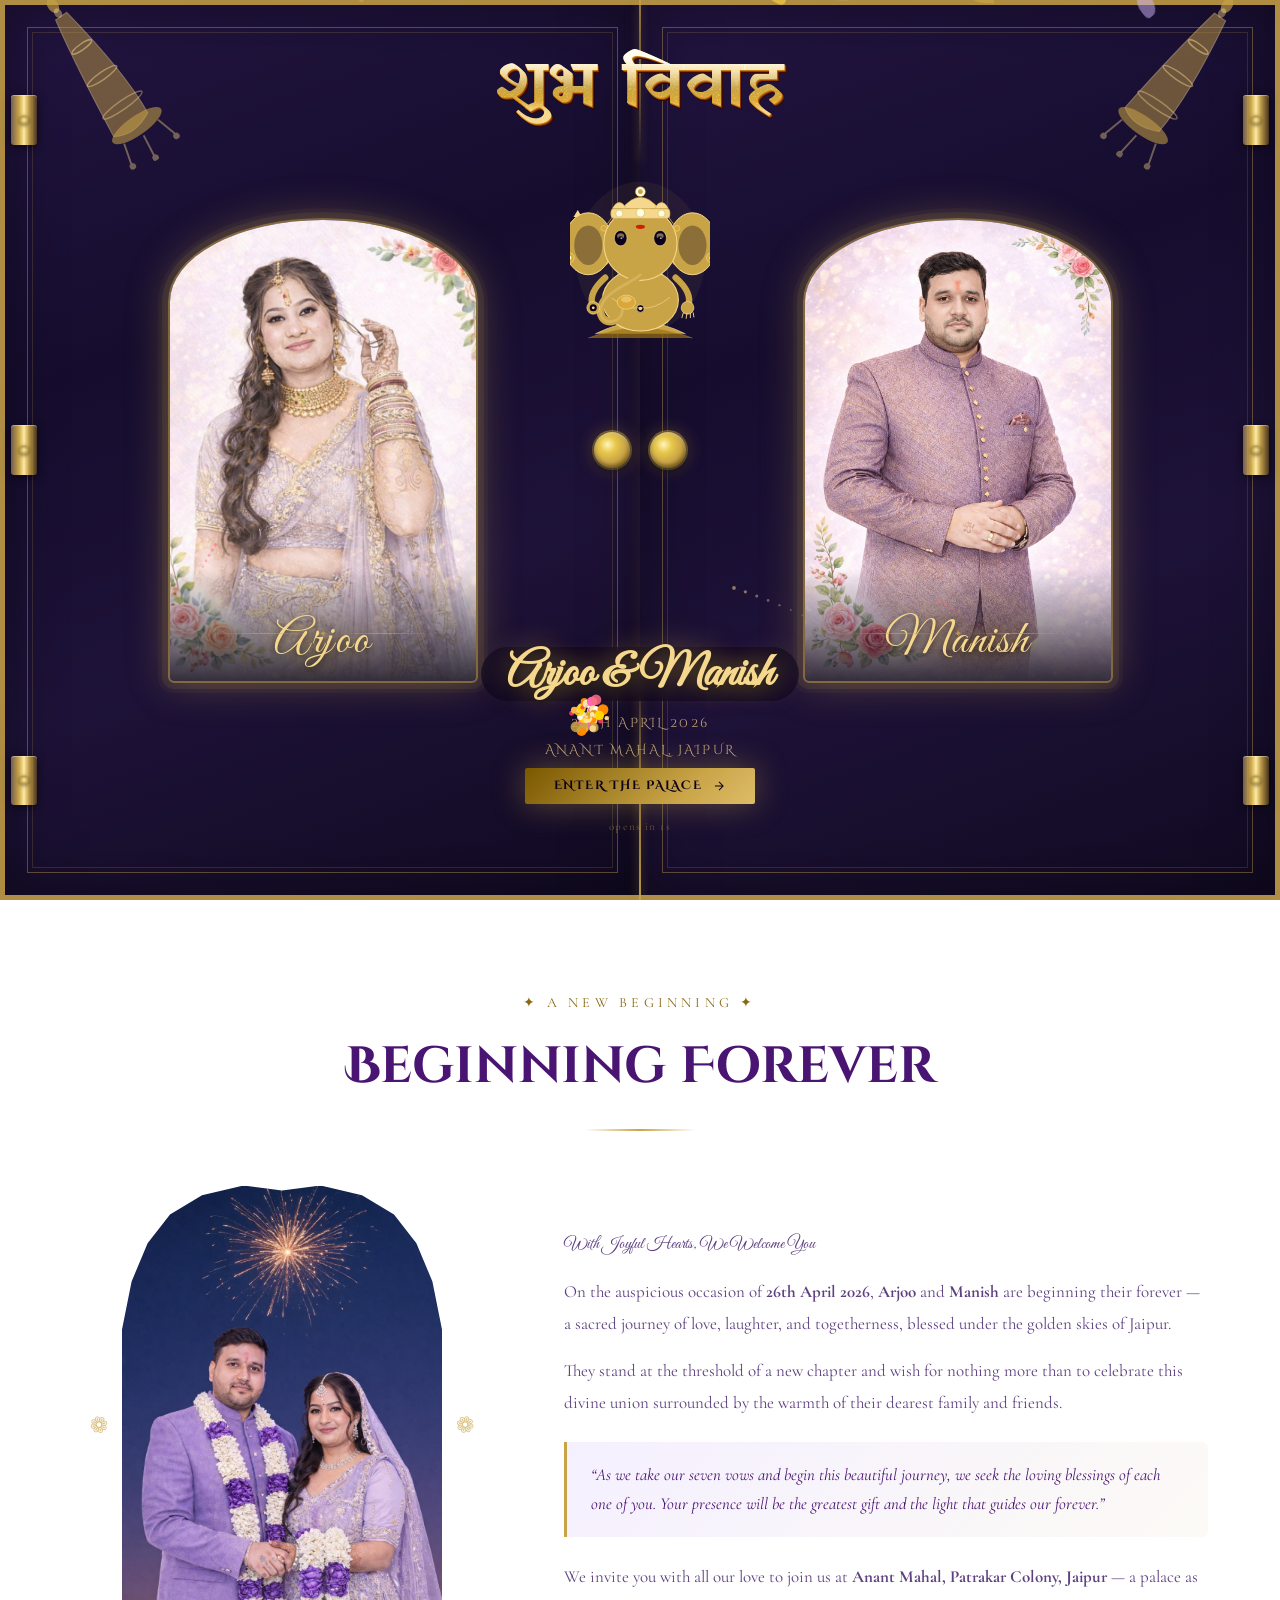
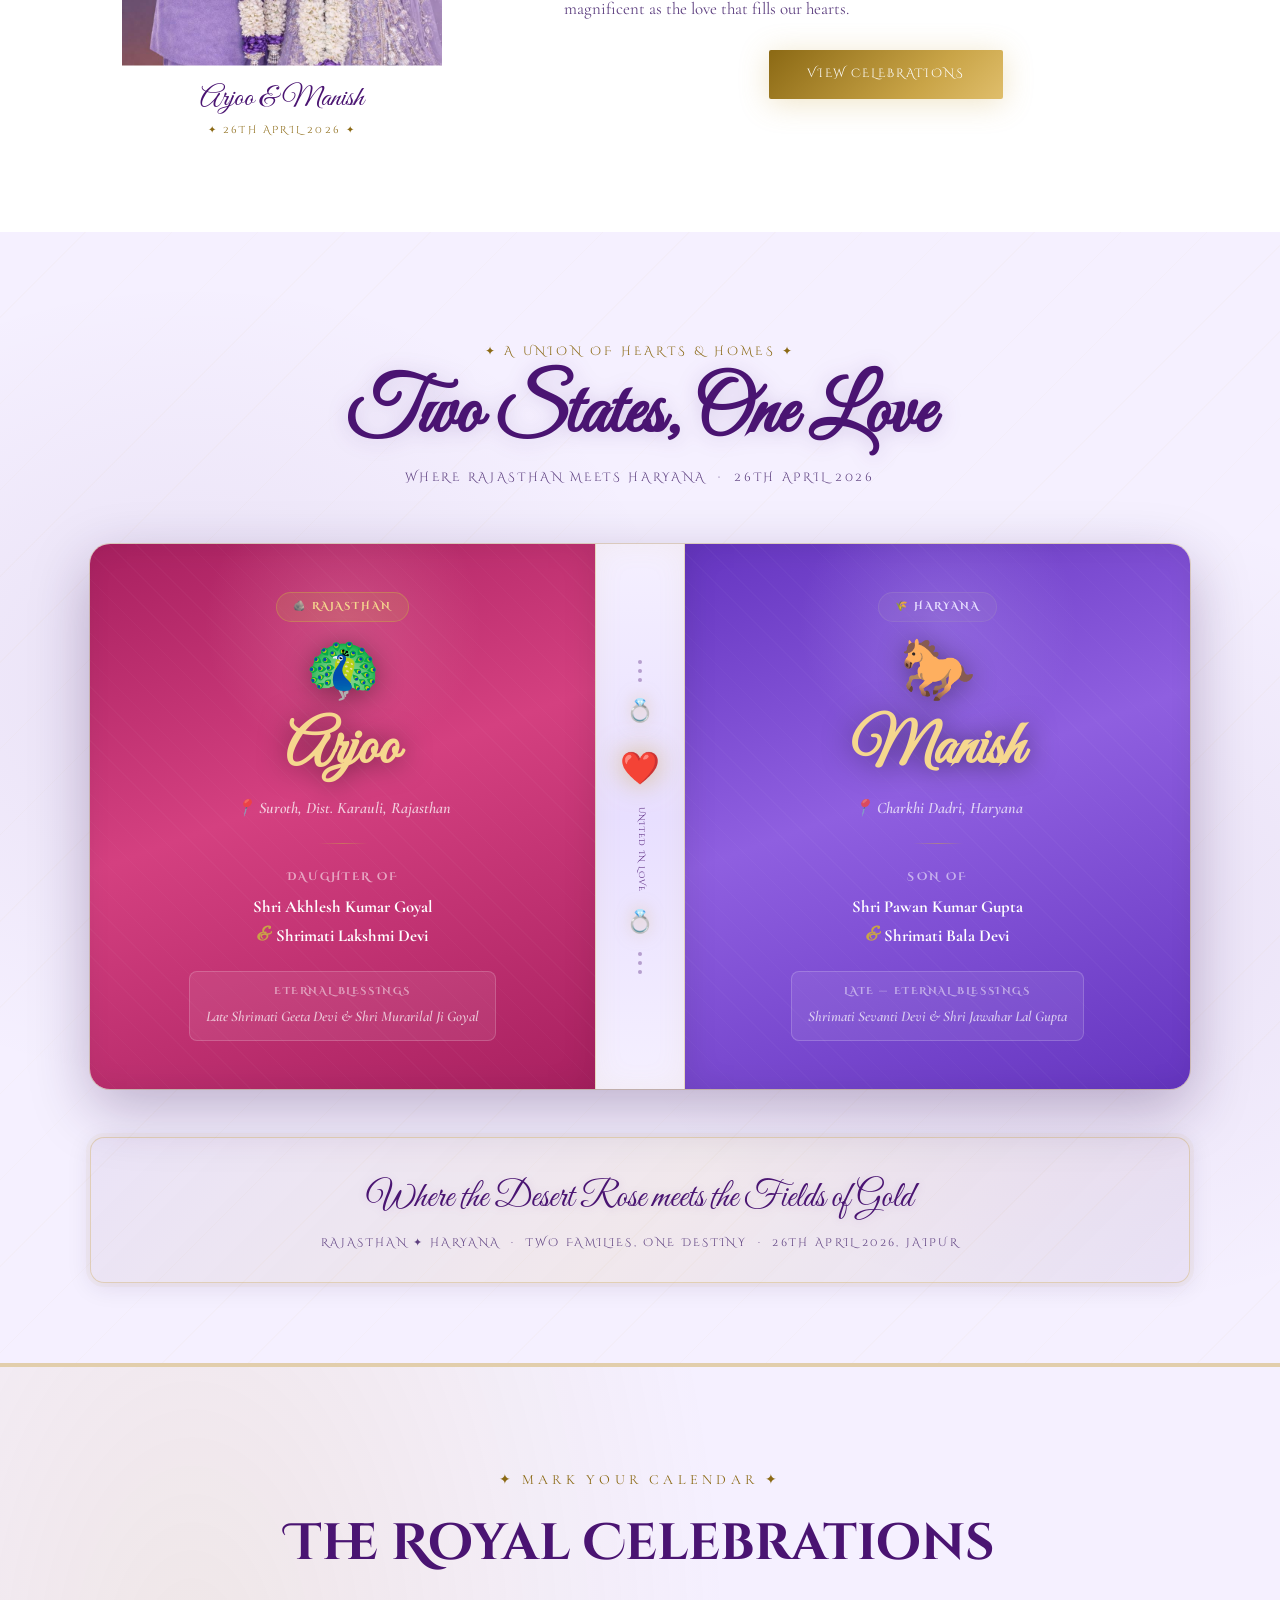
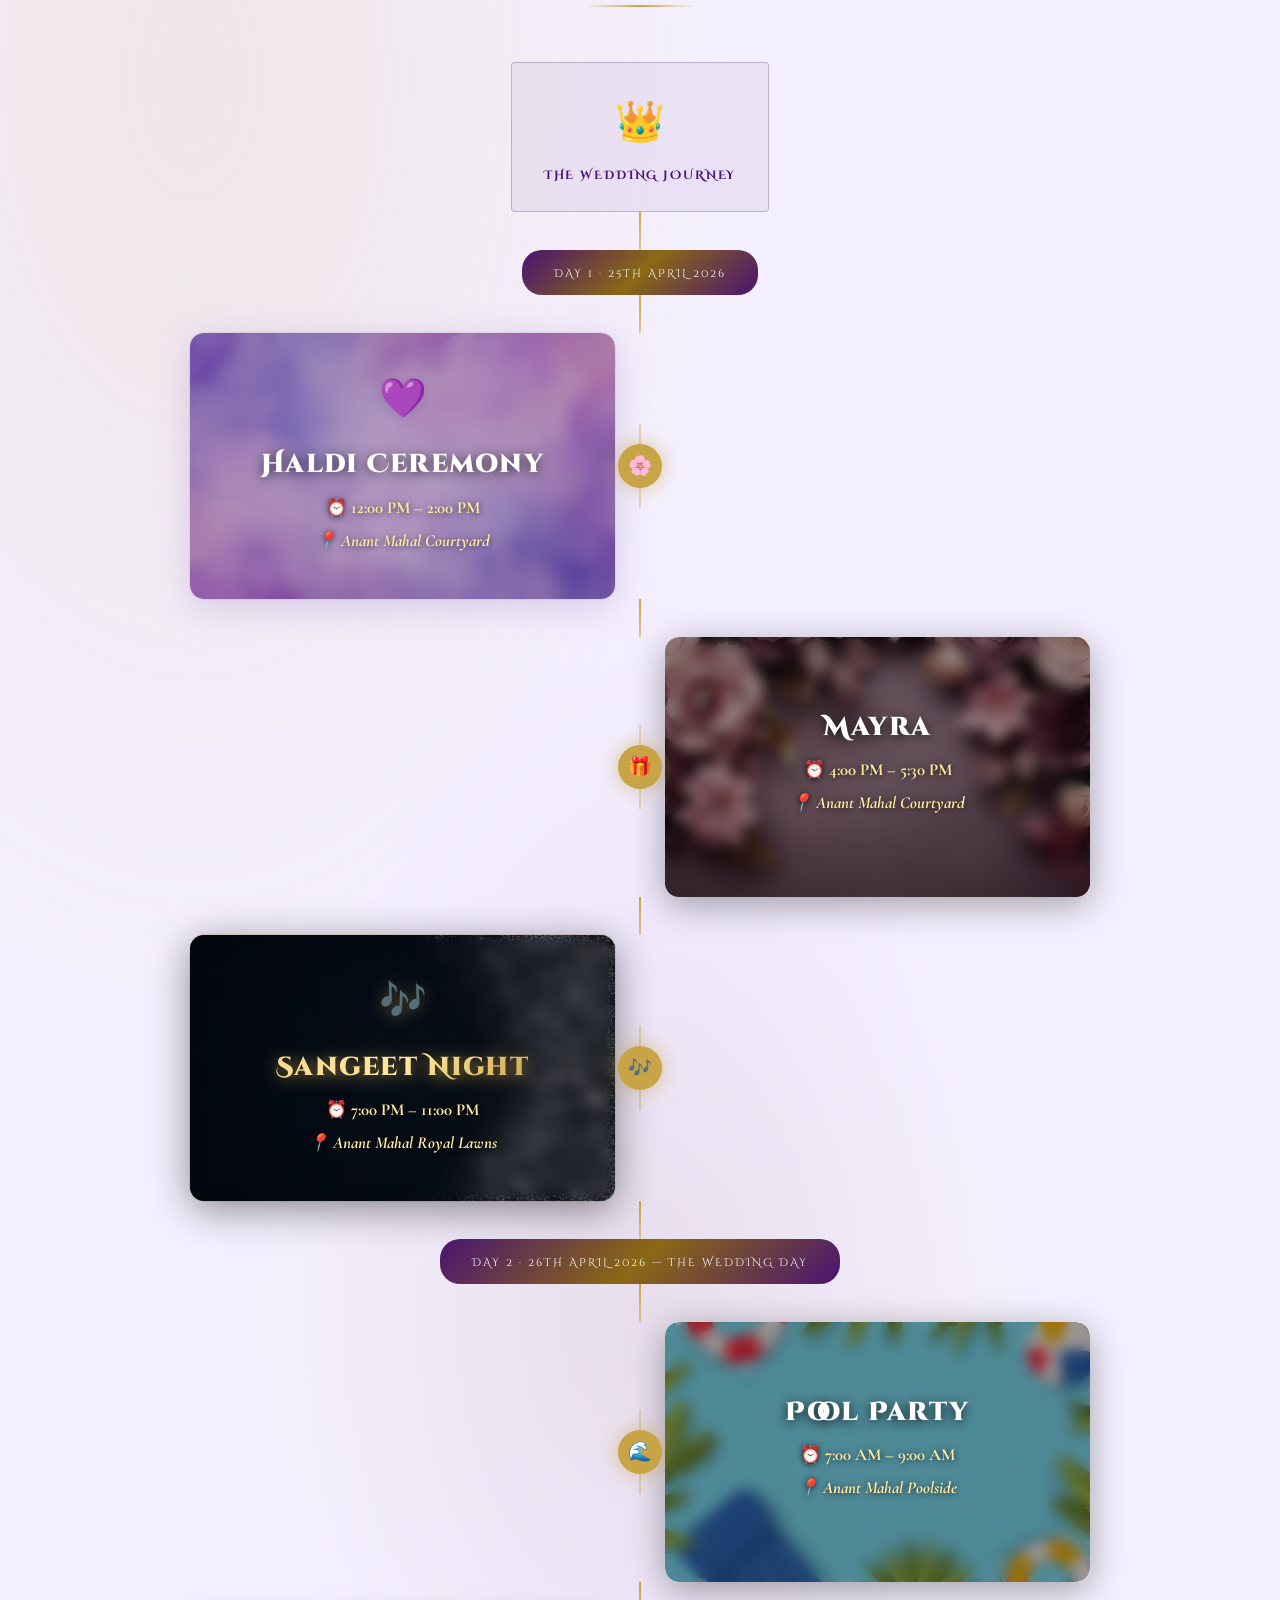
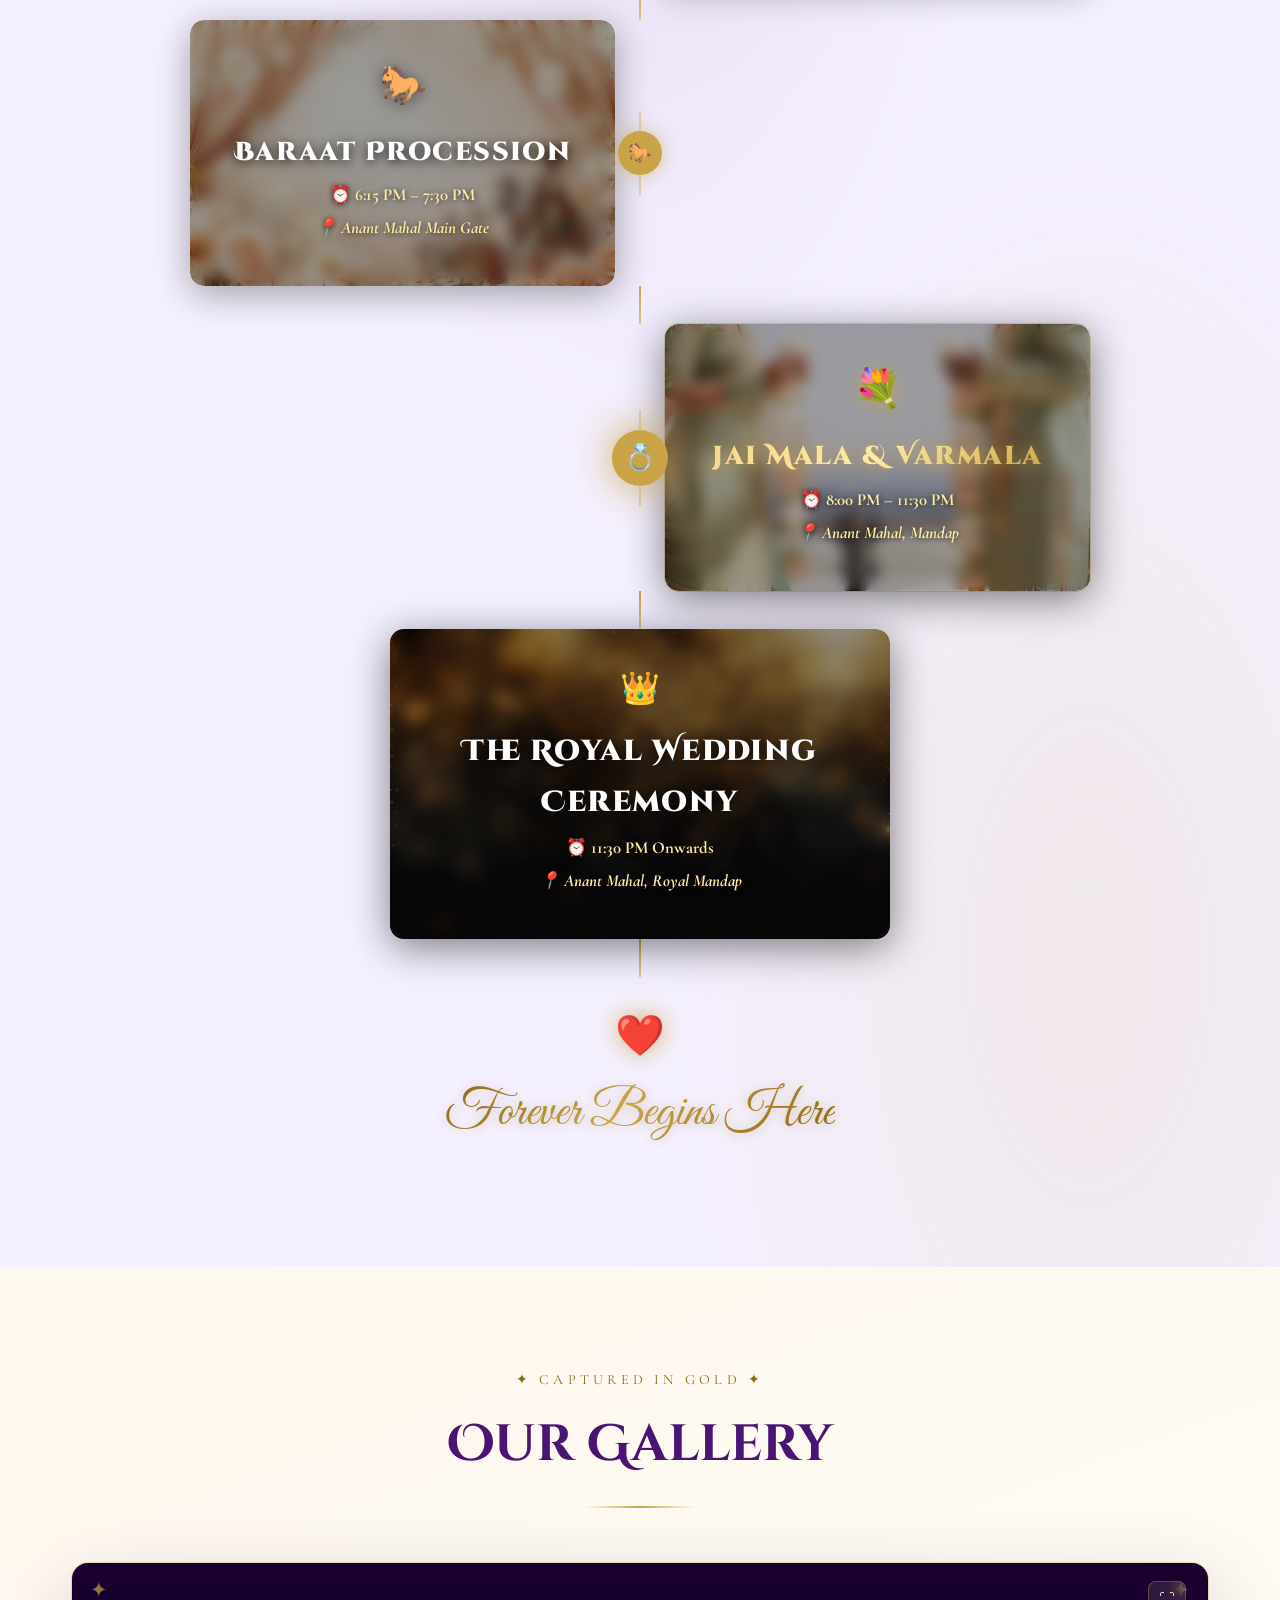
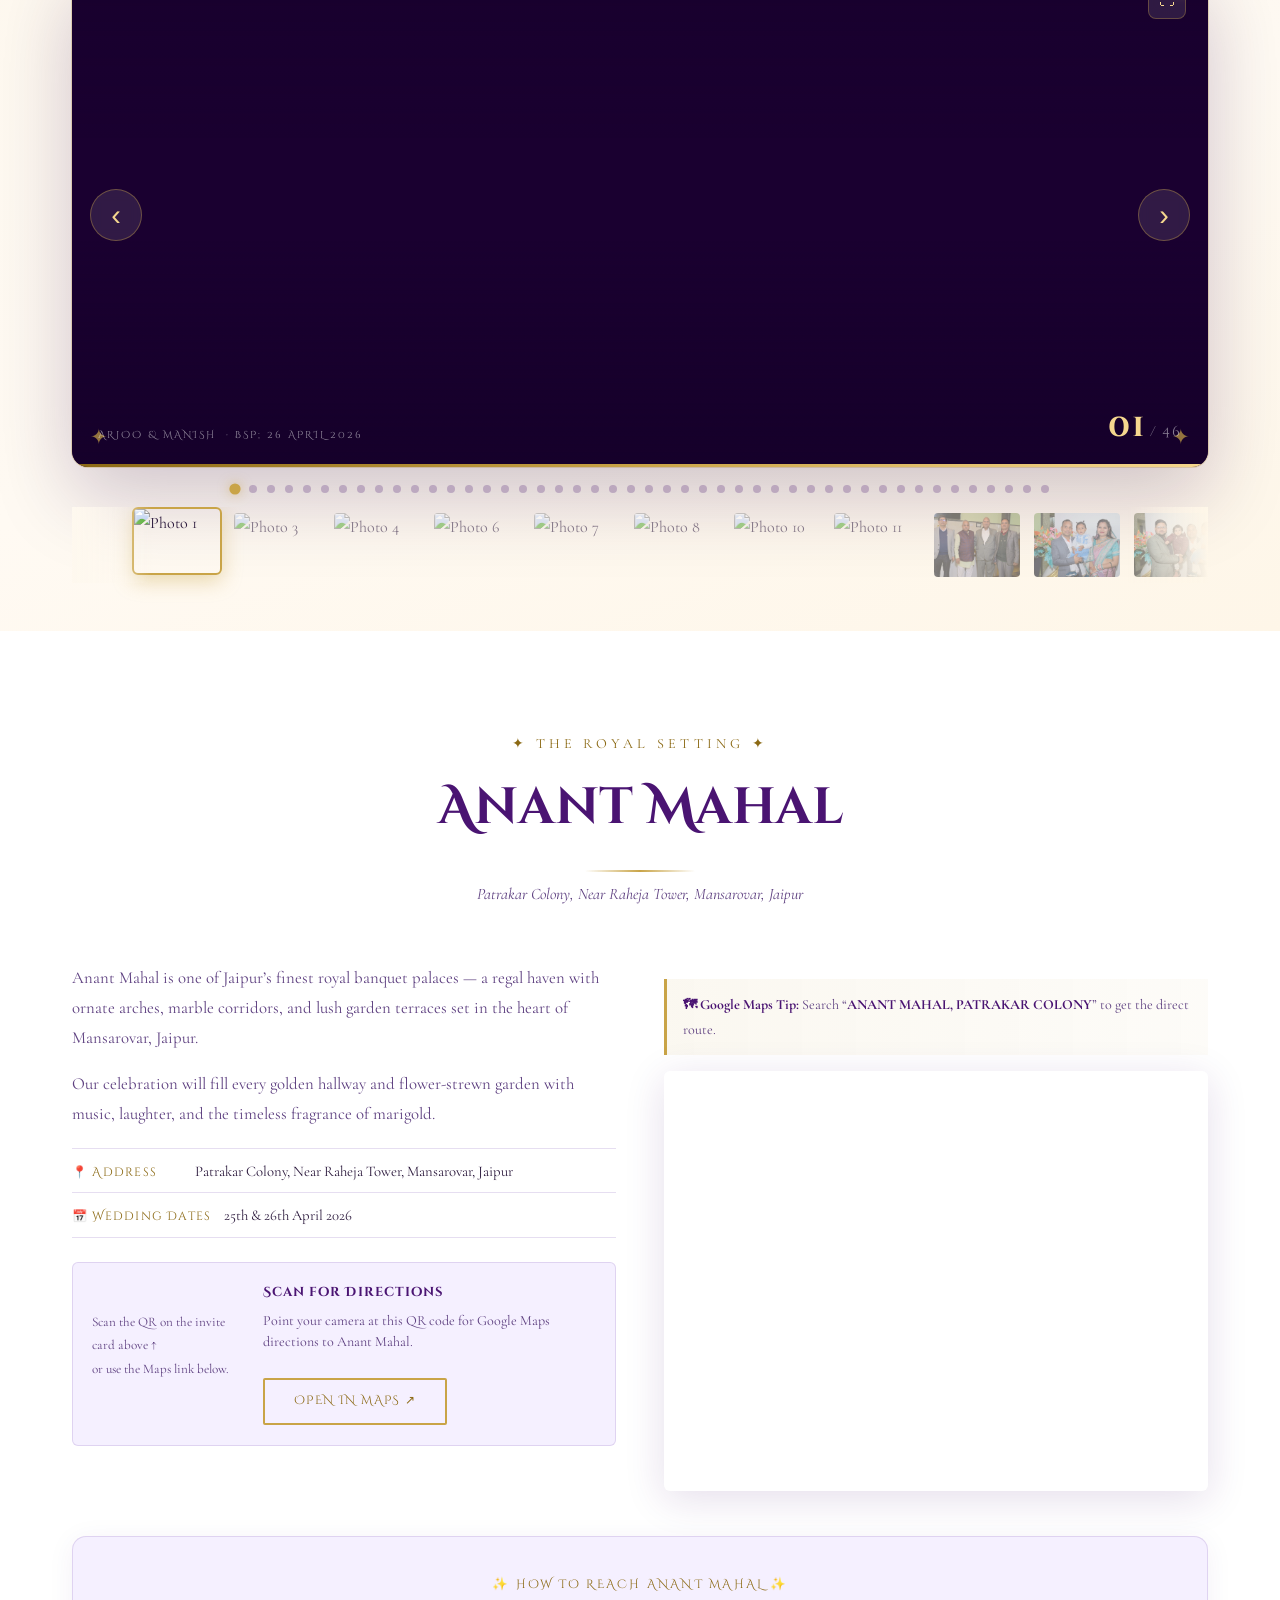
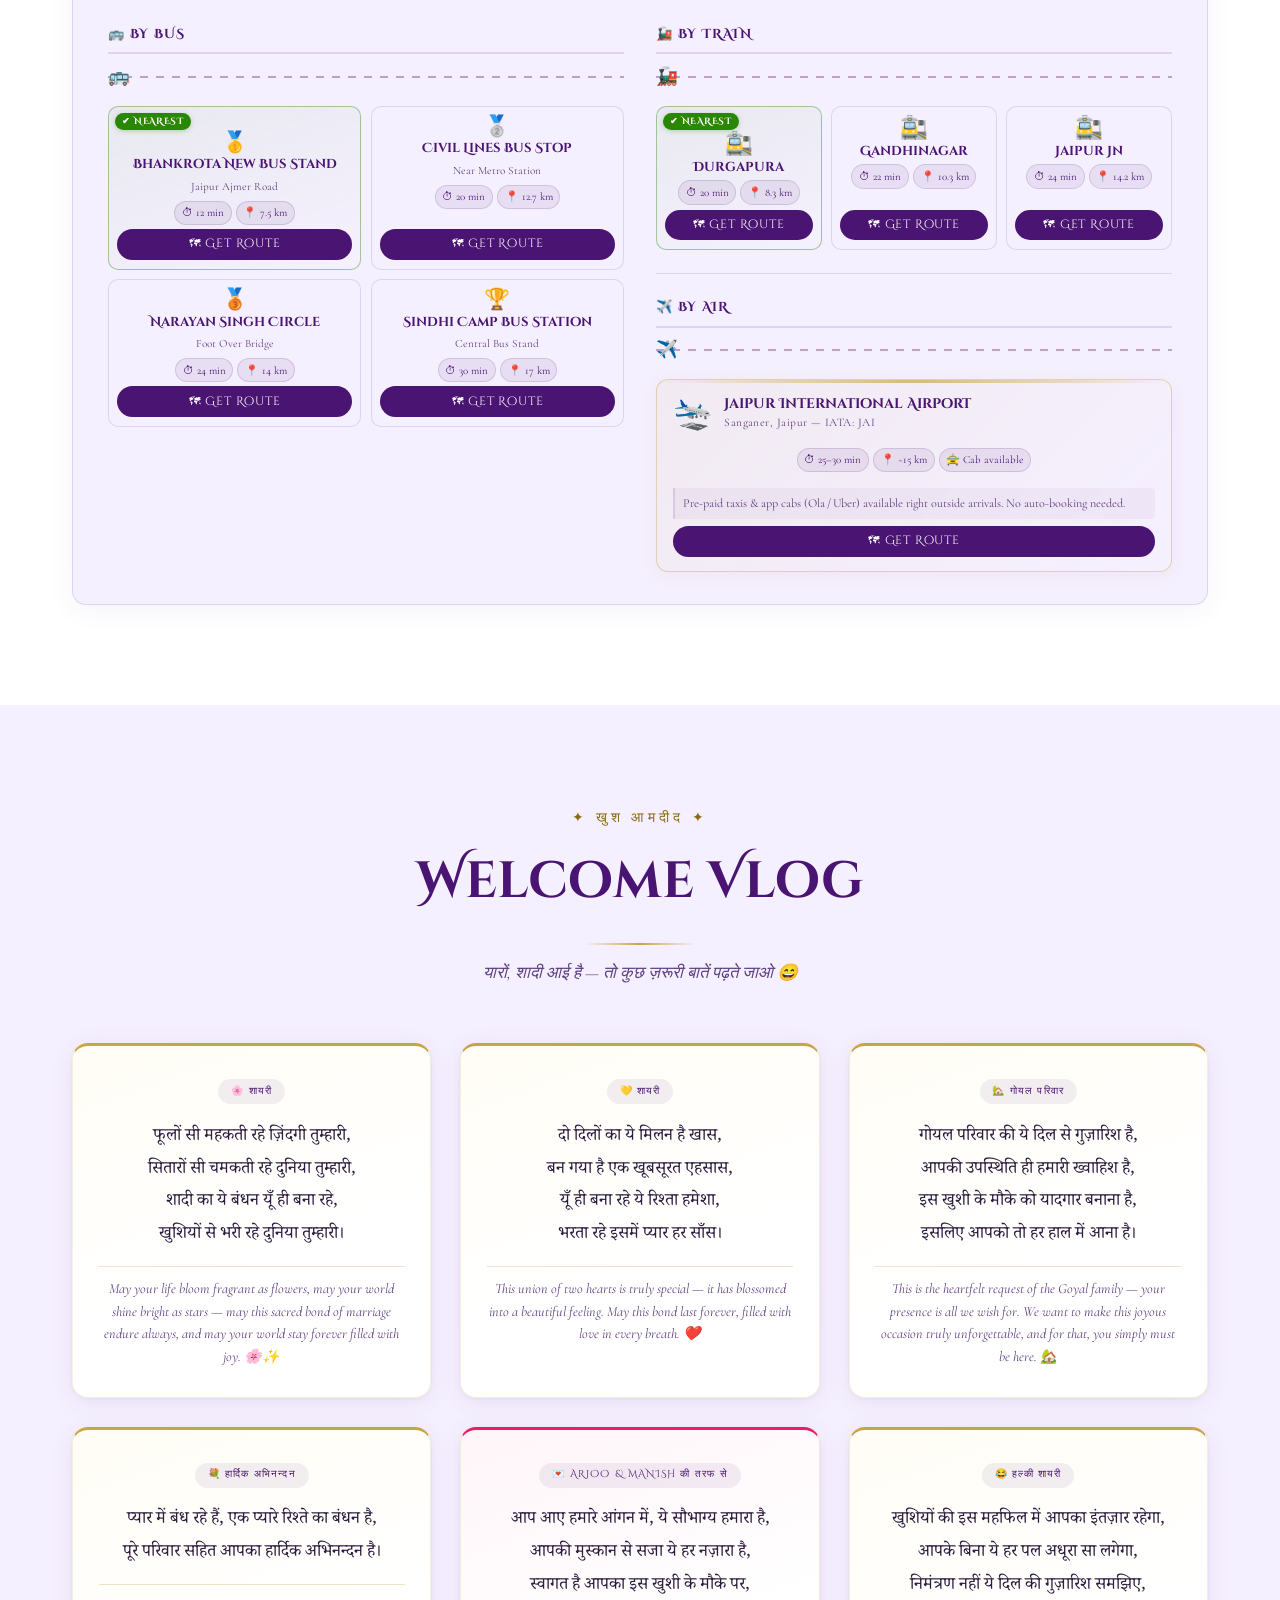
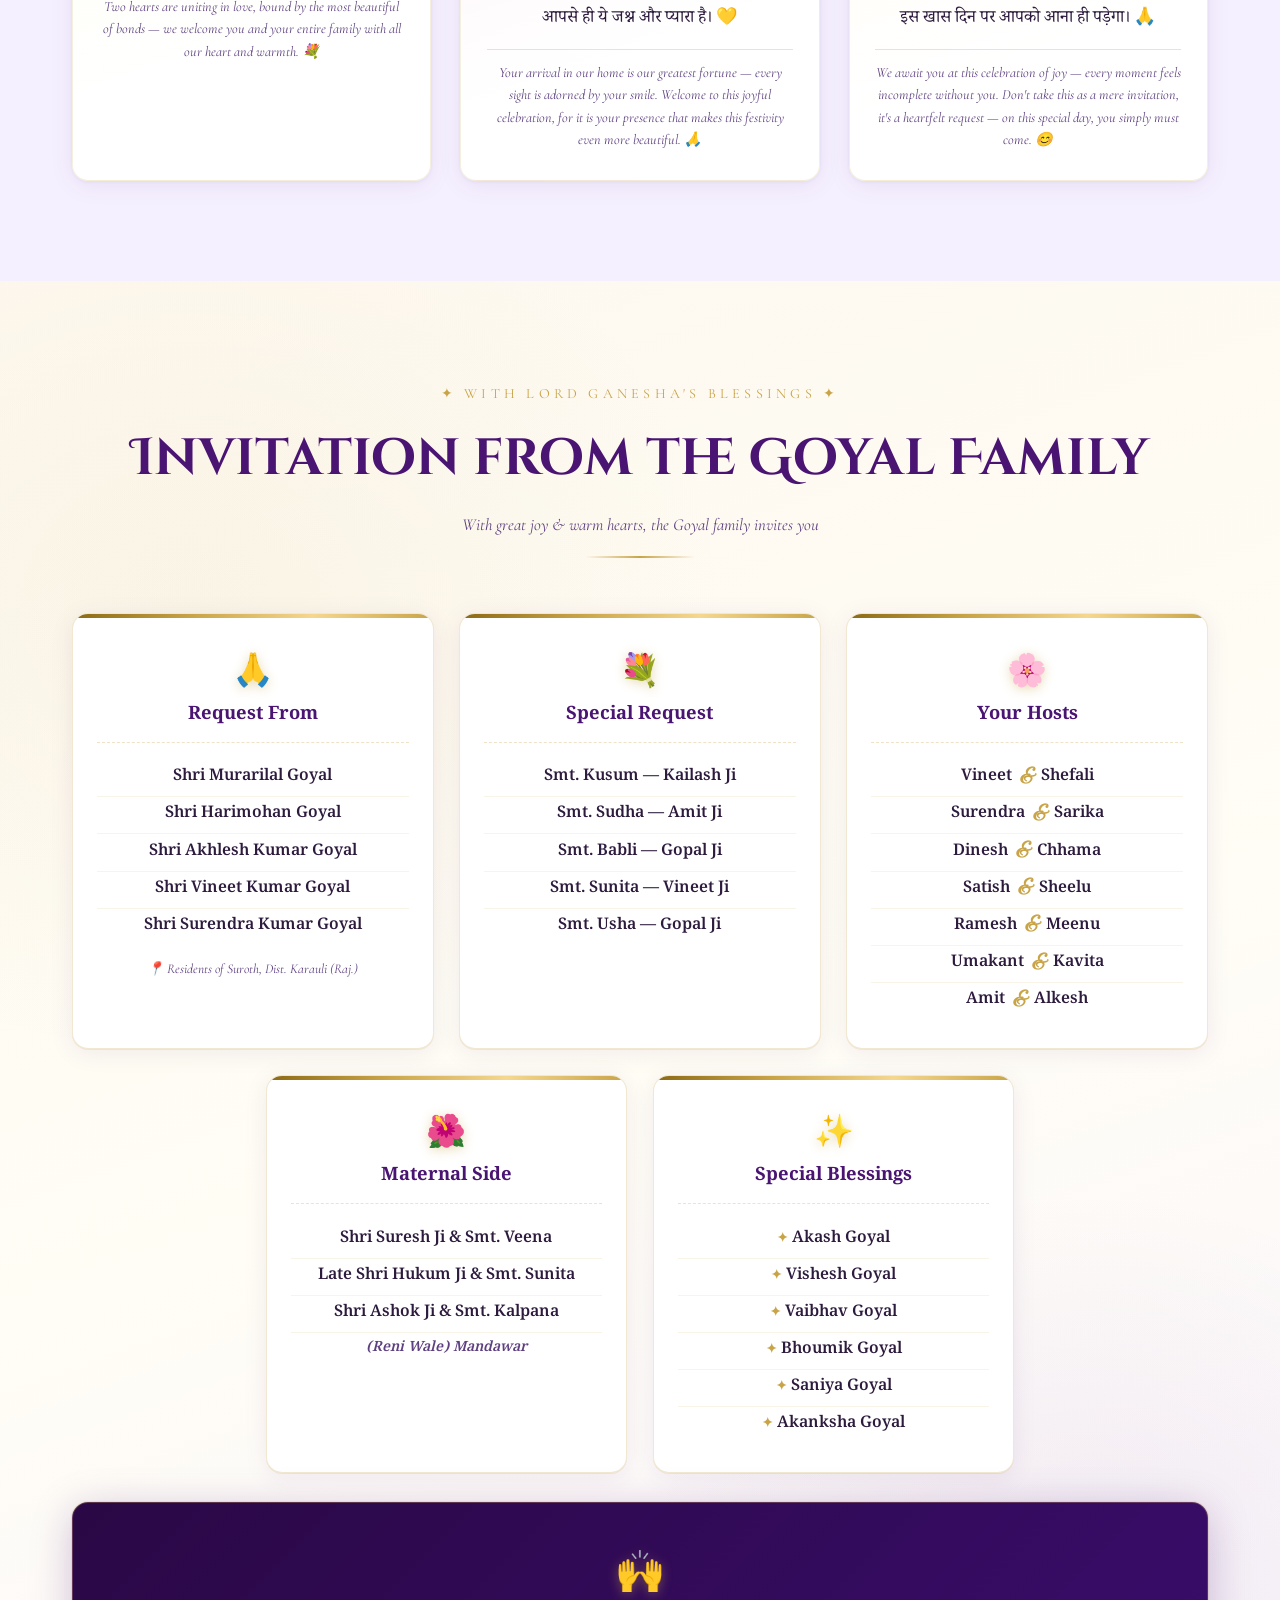
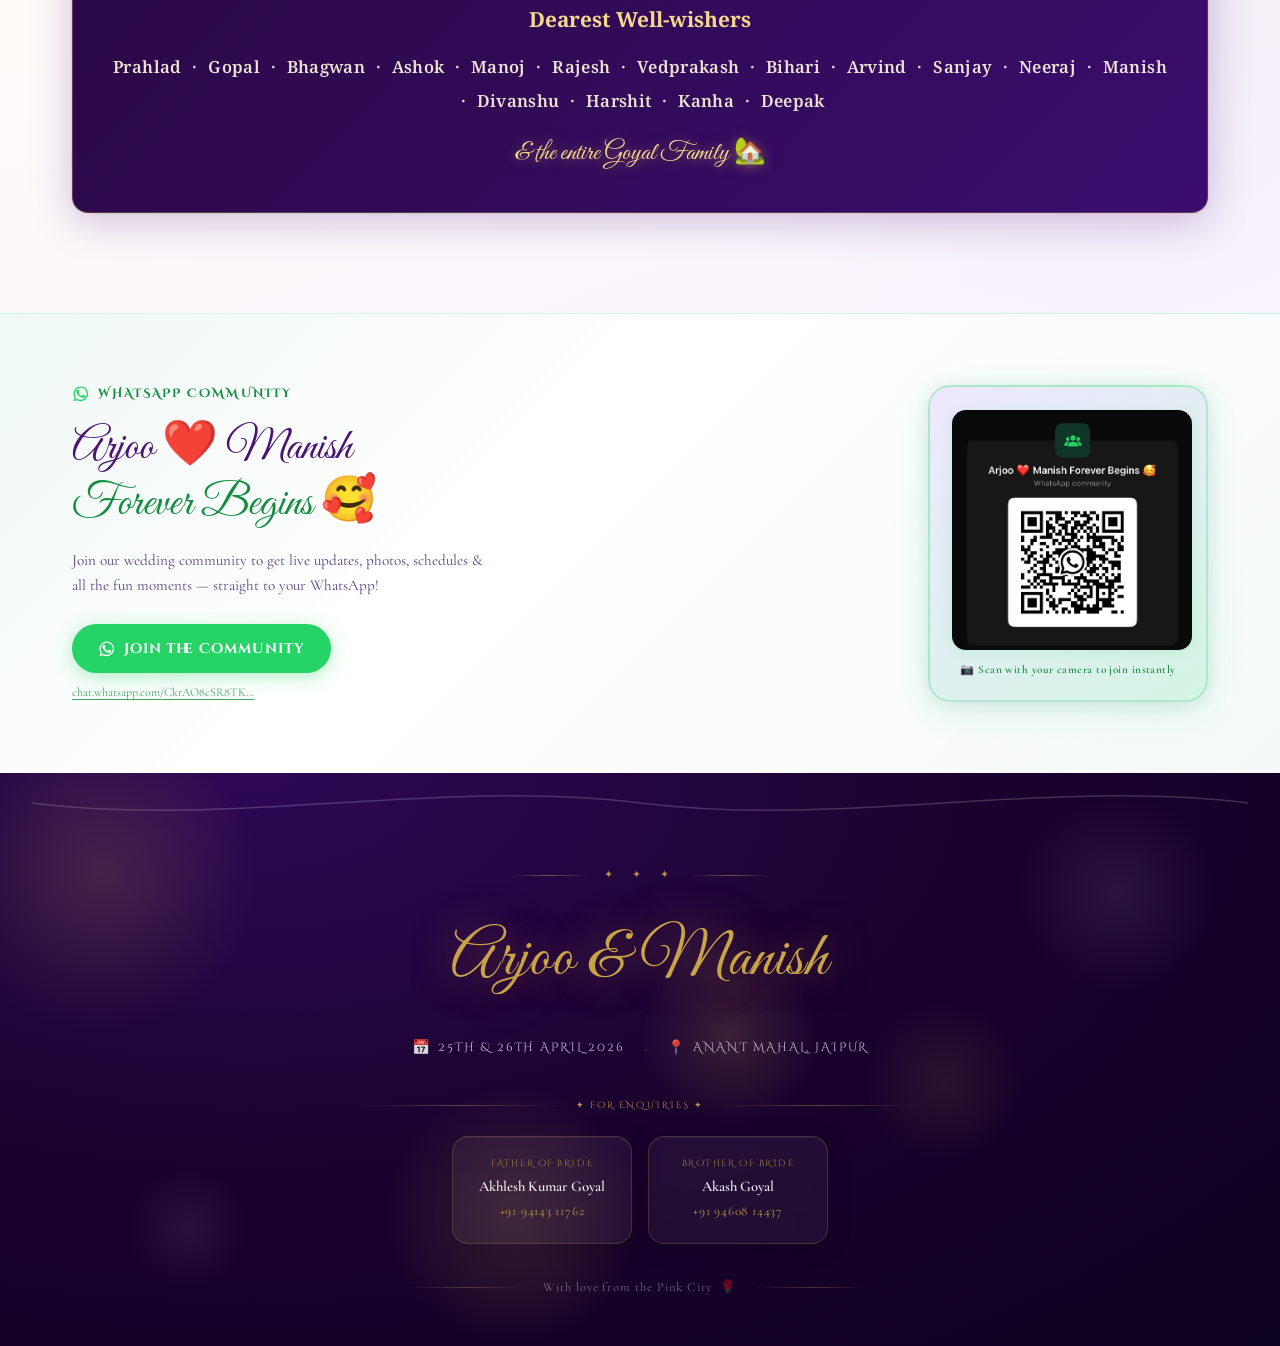
==== index.html @ 2f1358dc "chatbot" ====
<!DOCTYPE html>
<html lang="en">
<head>
  <meta charset="UTF-8" />
  <meta name="viewport" content="width=device-width, initial-scale=1.0, viewport-fit=cover" />
  <title>Arjoo &amp; Manish — A Royal Jaipur Wedding</title>
  <meta name="description" content="The royal wedding of Arjoo and Manish · 26 April 2026 · Anant Mahal, Patrakar Colony, Jaipur" />
  <link rel="preconnect" href="https://fonts.googleapis.com" />
  <link rel="preconnect" href="https://fonts.gstatic.com" crossorigin />
  <link href="https://fonts.googleapis.com/css2?family=Cinzel+Decorative:wght@400;700&family=Cormorant+Garamond:ital,wght@0,300;0,400;0,600;1,400&family=Great+Vibes&family=Yatra+One&family=Rozha+One&family=Noto+Serif+Devanagari:wght@400;600&display=swap" rel="stylesheet" />
  <link rel="stylesheet" href="https://unpkg.com/aos@2.3.4/dist/aos.css" />
  <link rel="stylesheet" href="css/gate.css" />
  <link rel="stylesheet" href="css/styles.css" />
  <link rel="stylesheet" href="css/union.css" />
  <link rel="stylesheet" href="css/effects.css" />
  <link rel="stylesheet" href="css/gallery.css" />
</head>
<body class="locked">

<!-- ===== GATE ENTRANCE (minimal calm redesign) ===== -->
<div id="gateOverlay" class="gate-overlay" role="dialog" aria-label="Entrance" aria-modal="true">

  <!-- Shehnai — top corners only (SVG injected by gate.js) -->
  <div class="gate-shehnai gshn-tl" aria-hidden="true"></div>
  <div class="gate-shehnai gshn-tr" aria-hidden="true"></div>

  <!-- Marigold toran — slides up after doors open (built by gate.js) -->
  <div id="gateGarland" class="gate-garland" aria-hidden="true"></div>

  <!-- Single centred column: शुभ विवाह → names → Ganesh → date → button -->
  <div class="gate-top-info">
    <!-- शुभ विवाह — 3D gold SVG, inline so it inherits page fonts -->
    <svg class="gate-pre" viewBox="0 0 800 300"
         width="800" height="300" overflow="hidden"
         xmlns="http://www.w3.org/2000/svg" aria-label="शुभ विवाह" role="img">
      <defs>
        <linearGradient id="svGold" x1="0" y1="72" x2="0" y2="198" gradientUnits="userSpaceOnUse">
          <stop offset="0%"   stop-color="#FFFDE0"/>
          <stop offset="22%"  stop-color="#F5D78E"/>
          <stop offset="55%"  stop-color="#C9A447"/>
          <stop offset="80%"  stop-color="#DAA838"/>
          <stop offset="100%" stop-color="#F5D78E"/>
        </linearGradient>
        <linearGradient id="svHigh" x1="0" y1="72" x2="0" y2="150" gradientUnits="userSpaceOnUse">
          <stop offset="0%"  stop-color="#ffffff" stop-opacity=".55"/>
          <stop offset="100%" stop-color="#ffffff" stop-opacity="0"/>
        </linearGradient>
        <filter id="svSparkle" x="-5%" y="-10%" width="110%" height="135%">
          <feTurbulence type="fractalNoise" baseFrequency=".78 .68" numOctaves="2" seed="7" result="noise"/>
          <feColorMatrix type="matrix"
            values="0 0 0 0 1  0 0 0 0 .82  0 0 0 0 .05  0 0 0 10 -6"
            in="noise" result="glitter"/>
          <feComposite in="glitter" in2="SourceGraphic" operator="in" result="masked"/>
          <!-- dim glitter to 28% before blending so it's a subtle sheen not a disco ball -->
          <feColorMatrix in="masked" type="matrix"
            values="1 0 0 0 0  0 1 0 0 0  0 0 1 0 0  0 0 0 0.28 0" result="soft"/>
          <feBlend in="SourceGraphic" in2="soft" mode="screen"/>
        </filter>
      </defs>

      <!-- 3D shadow stack (deepest → shallowest) -->
      <text font-family="'Yatra One','Noto Serif Devanagari',serif" font-size="148" text-anchor="middle" x="406" y="186" fill="#120100" textLength="680" lengthAdjust="spacingAndGlyphs">शुभ विवाह</text>
      <text font-family="'Yatra One','Noto Serif Devanagari',serif" font-size="148" text-anchor="middle" x="405" y="185" fill="#3D0900" textLength="680" lengthAdjust="spacingAndGlyphs">शुभ विवाह</text>
      <text font-family="'Yatra One','Noto Serif Devanagari',serif" font-size="148" text-anchor="middle" x="404" y="184" fill="#642000" textLength="680" lengthAdjust="spacingAndGlyphs">शुभ विवाह</text>
      <text font-family="'Yatra One','Noto Serif Devanagari',serif" font-size="148" text-anchor="middle" x="403" y="183" fill="#8C3C00" textLength="680" lengthAdjust="spacingAndGlyphs">शुभ विवाह</text>
      <text font-family="'Yatra One','Noto Serif Devanagari',serif" font-size="148" text-anchor="middle" x="402" y="182" fill="#B06200" textLength="680" lengthAdjust="spacingAndGlyphs">शुभ विवाह</text>
      <text font-family="'Yatra One','Noto Serif Devanagari',serif" font-size="148" text-anchor="middle" x="401" y="181" fill="#CA8020" textLength="680" lengthAdjust="spacingAndGlyphs">शुभ विवाह</text>

      <!-- top layer: gold gradient + glitter -->
      <text font-family="'Yatra One','Noto Serif Devanagari',serif" font-size="148" text-anchor="middle"
            x="400" y="180" fill="url(#svGold)" filter="url(#svSparkle)" textLength="680" lengthAdjust="spacingAndGlyphs">शुभ विवाह</text>
      <!-- bright top-surface highlight -->
      <text font-family="'Yatra One','Noto Serif Devanagari',serif" font-size="148" text-anchor="middle"
            x="400" y="180" fill="url(#svHigh)" textLength="680" lengthAdjust="spacingAndGlyphs">शुभ विवाह</text>
    </svg>
    <!-- Ganesh Ji — SVG injected by gate.js, lives in normal flow on desktop -->
    <div id="gateGanesh" class="gate-ganesh" role="img" aria-label="Ganesh Ji"></div>

    <!-- Name sits below the doors' midpoint, above the date/button -->
    <h1 class="gate-title">Arjoo &amp; Manish</h1>

    <p class="gate-date">26th April 2026</p>
    <p class="gate-place">Anant Mahal, Jaipur</p>
    <button class="gate-enter-btn" id="gateEnterBtn" aria-label="Enter">
      <span>Enter the Palace</span>
      <svg width="14" height="14" viewBox="0 0 24 24" fill="none" stroke="currentColor" stroke-width="1.8" aria-hidden="true"><path d="M5 12h14M12 5l7 7-7 7"/></svg>
    </button>
    <p class="gate-auto-text" id="gateAutoText">opens in <span id="gateCountdown">5</span>s</p>
  </div>

  <!-- Two simple door panels -->
  <div class="gate-stage">
    <span class="gate-seam-ornament" aria-hidden="true">✦</span>
    <div class="gate-door gate-left" id="gateLeft" aria-hidden="true">
      <div class="door-face">
        <div class="door-frame-deco" aria-hidden="true">
          <div class="door-hinges">
            <span class="door-hinge"></span>
            <span class="door-hinge"></span>
            <span class="door-hinge"></span>
          </div>
          <div class="door-handle"></div>
        </div>
        <div class="door-inset">
          <div class="door-portrait">
            <img src="assets/images/bride.jpeg" alt="Arjoo" />
          </div>
          <p class="door-name">Arjoo</p>
          <div class="door-rule"><span></span><em>&#10022;</em><span></span></div>
        </div>
      </div>
    </div>
    <div class="gate-door gate-right" id="gateRight" aria-hidden="true">
      <div class="door-face">
        <div class="door-frame-deco" aria-hidden="true">
          <div class="door-hinges">
            <span class="door-hinge"></span>
            <span class="door-hinge"></span>
            <span class="door-hinge"></span>
          </div>
          <div class="door-handle"></div>
        </div>
        <div class="door-inset">
          <div class="door-portrait">
            <img src="assets/images/groom.jpeg" alt="Manish" />
          </div>
          <p class="door-name">Manish</p>
          <div class="door-rule"><span></span><em>&#10022;</em><span></span></div>
        </div>
      </div>
    </div>
  </div><!-- /gate-stage -->

  <!-- Couple photo reveal — inside overlay, above doors, petals fall on top -->
  <div class="gate-couple" id="gateCouple" aria-hidden="true">

    <!-- Left golden botanical branch -->
    <div class="gate-branch gate-branch--left" aria-hidden="true">
      <svg viewBox="0 0 80 390" fill="none" xmlns="http://www.w3.org/2000/svg">
        <!-- Stem -->
        <path d="M68,18 Q71,98 67,195 Q63,292 68,372"
              stroke="#C9A447" stroke-width="1.2" opacity="0.72"/>
        <!-- Top ornament -->
        <circle cx="68" cy="13" r="4" stroke="#C9A447" stroke-width="1" opacity="0.65"/>
        <circle cx="68" cy="13" r="1.8" fill="#F5D78E" opacity="0.8"/>
        <!-- Branch 1 -->
        <path d="M68,58 Q48,52 20,46" stroke="#C9A447" stroke-width="1" opacity="0.70"/>
        <ellipse cx="17" cy="44" rx="7" ry="3" fill="#C9A447" opacity="0.50" transform="rotate(-14 17 44)"/>
        <circle cx="38" cy="50" r="1.8" fill="#F5D78E" opacity="0.60"/>
        <!-- Branch 2 -->
        <path d="M67,112 Q44,106 10,98" stroke="#C9A447" stroke-width="1" opacity="0.66"/>
        <ellipse cx="7" cy="96" rx="7" ry="3" fill="#C9A447" opacity="0.46" transform="rotate(-10 7 96)"/>
        <!-- Branch 3 (main / longest) -->
        <path d="M68,170 Q44,162 6,154" stroke="#C9A447" stroke-width="1.35" opacity="0.80"/>
        <ellipse cx="3" cy="152" rx="8" ry="3.5" fill="#C9A447" opacity="0.56" transform="rotate(-12 3 152)"/>
        <!-- Sub-branch off branch 3 -->
        <path d="M44,166 Q31,152 18,142" stroke="#C9A447" stroke-width="0.9" opacity="0.56"/>
        <ellipse cx="16" cy="140" rx="5.5" ry="2.5" fill="#C9A447" opacity="0.42" transform="rotate(-42 16 140)"/>
        <circle cx="29" cy="160" r="1.8" fill="#F5D78E" opacity="0.65"/>
        <!-- Diamond mid-stem -->
        <rect x="64.5" y="187" width="7" height="7" fill="#C9A447" opacity="0.62"
              transform="rotate(45 68 190.5)"/>
        <!-- Branch 4 -->
        <path d="M67,238 Q44,230 10,222" stroke="#C9A447" stroke-width="1.1" opacity="0.68"/>
        <ellipse cx="7" cy="220" rx="7" ry="3" fill="#C9A447" opacity="0.50" transform="rotate(-10 7 220)"/>
        <!-- Sub-branch off branch 4 -->
        <path d="M46,234 Q33,222 20,213" stroke="#C9A447" stroke-width="0.85" opacity="0.53"/>
        <circle cx="19" cy="212" r="2.2" fill="#C9A447" opacity="0.42"/>
        <circle cx="33" cy="229" r="1.8" fill="#F5D78E" opacity="0.58"/>
        <!-- Branch 5 -->
        <path d="M68,302 Q51,296 24,290" stroke="#C9A447" stroke-width="1" opacity="0.62"/>
        <ellipse cx="21" cy="288" rx="6.5" ry="3" fill="#C9A447" opacity="0.46" transform="rotate(-9 21 288)"/>
        <!-- Branch 6 (short / bottom) -->
        <path d="M68,354 Q57,351 40,348" stroke="#C9A447" stroke-width="0.9" opacity="0.48"/>
        <circle cx="38" cy="347" r="2.5" fill="#C9A447" opacity="0.40"/>
        <!-- Bottom ornament -->
        <circle cx="68" cy="373" r="3.5" stroke="#C9A447" stroke-width="0.9" opacity="0.50"/>
      </svg>
    </div>

    <!-- Photo + quote -->
    <div class="couple-main">
      <div class="couple-frame">
        <img src="assets/images/couple1.jpg" alt="Arjoo and Manish" class="couple-img" draggable="false"/>
      </div>
      <p class="couple-quote">&#10022;&ensp;Two souls, one eternal journey&ensp;&#10022;</p>
      <p class="couple-hashtag">#Arjoo_ka_man</p>
    </div>

    <!-- Right branch — same SVG, CSS mirrors it horizontally -->
    <div class="gate-branch gate-branch--right" aria-hidden="true">
      <svg viewBox="0 0 80 390" fill="none" xmlns="http://www.w3.org/2000/svg">
        <path d="M68,18 Q71,98 67,195 Q63,292 68,372"
              stroke="#C9A447" stroke-width="1.2" opacity="0.72"/>
        <circle cx="68" cy="13" r="4" stroke="#C9A447" stroke-width="1" opacity="0.65"/>
        <circle cx="68" cy="13" r="1.8" fill="#F5D78E" opacity="0.8"/>
        <path d="M68,58 Q48,52 20,46" stroke="#C9A447" stroke-width="1" opacity="0.70"/>
        <ellipse cx="17" cy="44" rx="7" ry="3" fill="#C9A447" opacity="0.50" transform="rotate(-14 17 44)"/>
        <circle cx="38" cy="50" r="1.8" fill="#F5D78E" opacity="0.60"/>
        <path d="M67,112 Q44,106 10,98" stroke="#C9A447" stroke-width="1" opacity="0.66"/>
        <ellipse cx="7" cy="96" rx="7" ry="3" fill="#C9A447" opacity="0.46" transform="rotate(-10 7 96)"/>
        <path d="M68,170 Q44,162 6,154" stroke="#C9A447" stroke-width="1.35" opacity="0.80"/>
        <ellipse cx="3" cy="152" rx="8" ry="3.5" fill="#C9A447" opacity="0.56" transform="rotate(-12 3 152)"/>
        <path d="M44,166 Q31,152 18,142" stroke="#C9A447" stroke-width="0.9" opacity="0.56"/>
        <ellipse cx="16" cy="140" rx="5.5" ry="2.5" fill="#C9A447" opacity="0.42" transform="rotate(-42 16 140)"/>
        <circle cx="29" cy="160" r="1.8" fill="#F5D78E" opacity="0.65"/>
        <rect x="64.5" y="187" width="7" height="7" fill="#C9A447" opacity="0.62"
              transform="rotate(45 68 190.5)"/>
        <path d="M67,238 Q44,230 10,222" stroke="#C9A447" stroke-width="1.1" opacity="0.68"/>
        <ellipse cx="7" cy="220" rx="7" ry="3" fill="#C9A447" opacity="0.50" transform="rotate(-10 7 220)"/>
        <path d="M46,234 Q33,222 20,213" stroke="#C9A447" stroke-width="0.85" opacity="0.53"/>
        <circle cx="19" cy="212" r="2.2" fill="#C9A447" opacity="0.42"/>
        <circle cx="33" cy="229" r="1.8" fill="#F5D78E" opacity="0.58"/>
        <path d="M68,302 Q51,296 24,290" stroke="#C9A447" stroke-width="1" opacity="0.62"/>
        <ellipse cx="21" cy="288" rx="6.5" ry="3" fill="#C9A447" opacity="0.46" transform="rotate(-9 21 288)"/>
        <path d="M68,354 Q57,351 40,348" stroke="#C9A447" stroke-width="0.9" opacity="0.48"/>
        <circle cx="38" cy="347" r="2.5" fill="#C9A447" opacity="0.40"/>
        <circle cx="68" cy="373" r="3.5" stroke="#C9A447" stroke-width="0.9" opacity="0.50"/>
      </svg>
    </div>

  </div>

  <!-- Petals container — LAST so it renders above everything including the photo -->
  <div id="petalsContainer" class="petals-container" aria-hidden="true"></div>

</div><!-- /gateOverlay -->

<!-- ===== NAVBAR ===== -->
<nav id="navbar" role="navigation" aria-label="Main navigation">
  <div class="nav-inner">
    <a href="#home" class="nav-logo" aria-label="Top">A &amp; M</a>
    <button class="nav-toggle" id="navToggle" aria-label="Toggle menu" aria-expanded="false" aria-controls="navMenu"><span></span><span></span><span></span></button>
    <ul class="nav-links" id="navMenu" role="list">
      <li><a href="#story">Our Story</a></li>
      <li><a href="#union">The Union</a></li>
      <li><a href="#events">Events</a></li>
      <li><a href="#gallery">Gallery</a></li>
      <li><a href="#venue">Venue</a></li>
      <li><a href="#vlog">Welcome</a></li>
      <li><a href="#family">Family</a></li>
      <li><a href="#whatsapp" class="nav-wa">📱 Join Us</a></li>
      <li><a href="#" class="nav-armaan" onclick="event.preventDefault();armaanOpen()" aria-label="Open Ask Armaan assistant">🤵 Ask Armaan</a></li>
    </ul>
  </div>
</nav>

<!-- ===== HERO ===== -->
<section id="home" class="hero" role="banner">
  <!-- Decorative gold corner brackets -->
  <div class="hero-corners" aria-hidden="true">
    <span class="hc hc-tl"></span>
    <span class="hc hc-tr"></span>
    <span class="hc hc-bl"></span>
    <span class="hc hc-br"></span>
  </div>
  <div class="hero-media">
    <video id="heroVideo" autoplay muted loop playsinline aria-hidden="true" poster="assets/images/hero-poster.jpg" style="display:none">
      <source src="assets/videos/hero.mp4" type="video/mp4" />
    </video>
    <div class="hero-overlay"></div>
  </div>
  <div class="hero-content">
    <p class="hero-pre" data-aos="fade-down">✦ A Royal Celebration ✦</p>
    <h1 class="hero-names" data-aos="zoom-in" data-aos-delay="200">Arjoo <span class="hero-amp">&amp;</span> Manish</h1>
    <div class="hero-ornament" data-aos="fade-up" data-aos-delay="400" aria-hidden="true">⸻ ✦ ⸻</div>
    <p class="hero-sub" data-aos="fade-up" data-aos-delay="500">Anant Mahal · Patrakar Colony · Jaipur</p>
    <p class="hero-date-text" data-aos="fade-up" data-aos-delay="600">26th April 2026</p>
    <div class="countdown" id="countdown" data-aos="fade-up" data-aos-delay="800" aria-label="Countdown">
      <div class="c-box"><span id="cDays">00</span><label>Days</label></div>
      <div class="c-box"><span id="cHours">00</span><label>Hours</label></div>
      <div class="c-box"><span id="cMins">00</span><label>Minutes</label></div>
      <div class="c-box"><span id="cSecs">00</span><label>Seconds</label></div>
    </div>
    <a href="#story" class="btn-royal" data-aos="zoom-in" data-aos-delay="1000">Begin the Journey ✦</a>
  </div>
  <div class="scroll-cue" aria-hidden="true"><span></span></div>
</section>

<!-- ===== OUR STORY ===== -->
<section id="story" class="story-section" aria-label="Our Story">
  <div class="container">
    <div class="section-header" data-aos="fade-up">
      <p class="sec-pre">✦ A New Beginning ✦</p>
      <h2 class="sec-title">Beginning Forever</h2>
      <div class="gold-rule"></div>
    </div>
    <div class="story-grid">
      <!-- Mughal Arch Frame -->
      <div class="royal-frame-wrap" data-aos="fade-right" data-aos-duration="1000">
        <div style="position:relative;display:inline-block">
          <div class="royal-arch-frame">
            <img src="assets/images/couple-new.jpeg" alt="Arjoo and Manish" loading="lazy" />
          </div>
          <!-- Gold decorative ornaments beside frame -->
          <span class="frame-ornament left">❁</span>
          <span class="frame-ornament right">❁</span>
        </div>
        <div class="arch-caption">
          <span>Arjoo &amp; Manish</span>
          <small>✦ 26th April 2026 ✦</small>
        </div>
      </div>

      <!-- Welcoming / Blessing text -->
      <div class="story-body" data-aos="fade-left" data-aos-delay="150">
        <p class="story-welcome">With Joyful Hearts, We Welcome You</p>

        <p>On the auspicious occasion of <strong>26th April 2026</strong>, <strong>Arjoo</strong> and <strong>Manish</strong> are beginning their forever — a sacred journey of love, laughter, and togetherness, blessed under the golden skies of Jaipur.</p>

        <p>They stand at the threshold of a new chapter and wish for nothing more than to celebrate this divine union surrounded by the warmth of their dearest family and friends.</p>

        <div class="blessings-box">
          <p>“As we take our seven vows and begin this beautiful journey, we seek the loving blessings of each one of you. Your presence will be the greatest gift and the light that guides our forever.”</p>
        </div>

        <p>We invite you with all our love to join us at <strong>Anant Mahal, Patrakar Colony, Jaipur</strong> — a palace as magnificent as the love that fills our hearts.</p>

        <div style="margin-top:1.6rem;text-align:center">
          <a href="#events" class="btn-royal">View Celebrations</a>
        </div>
      </div>
    </div>
  </div>
</section>

<!-- ===== TWO STATES ONE LOVE ===== -->
<section id="union" class="union-section" aria-label="Two States, One Love">
  <div class="container">

    <div class="union-header" data-aos="fade-up">
      <p class="union-pre">✦ A Union of Hearts &amp; Homes ✦</p>
      <h2 class="union-title">Two States, One Love</h2>
      <p class="union-tagline">Where Rajasthan Meets Haryana &nbsp;·&nbsp; 26th April 2026</p>
    </div>

    <div class="union-arena" data-aos="zoom-in" data-aos-duration="900">

      <!-- ══ ARJOO — RAJASTHAN ══ -->
      <div class="union-side rajasthan">
        <div class="union-state-badge">🪨 Rajasthan</div>
        <div class="union-motif">🦚</div>
        <h3 class="union-name">Arjoo</h3>
        <p class="union-location">📍 Suroth, Dist. Karauli, Rajasthan</p>
        <div class="union-rule"></div>
        <div class="union-parents">
          <p class="union-parents-label">Daughter of</p>
          <div class="union-parent-row">
            <span>Shri Akhlesh Kumar Goyal</span>
          </div>
          <div class="union-parent-row">
            <span class="union-parent-amp">&amp;</span>
            <span>Shrimati Lakshmi Devi</span>
          </div>
        </div>
        <div class="union-grandparents">
          <span>Eternal Blessings</span>
          Late Shrimati Geeta Devi &amp; Shri Murarilal Ji Goyal
        </div>
      </div>

      <!-- ══ CENTER PIN ══ -->
      <div class="union-pin">
        <div class="union-pin-dots"><span></span><span></span><span></span></div>
        <div class="union-pin-ring">💍</div>
        <div class="union-pin-heart">❤️</div>
        <div class="union-pin-text">United&nbsp;in&nbsp;Love</div>
        <div class="union-pin-ring">💍</div>
        <div class="union-pin-dots"><span></span><span></span><span></span></div>
      </div>

      <!-- ══ MANISH — HARYANA ══ -->
      <div class="union-side haryana">
        <div class="union-state-badge">🌾 Haryana</div>
        <div class="union-motif">🐎</div>
        <h3 class="union-name">Manish</h3>
        <p class="union-location">📍 Charkhi Dadri, Haryana</p>
        <div class="union-rule"></div>
        <div class="union-parents">
          <p class="union-parents-label">Son of</p>
          <div class="union-parent-row">
            <span>Shri Pawan Kumar Gupta</span>
          </div>
          <div class="union-parent-row">
            <span class="union-parent-amp">&amp;</span>
            <span>Shrimati Bala Devi</span>
          </div>
        </div>
        <div class="union-grandparents">
          <span>Late — Eternal Blessings</span>
          Shrimati Sevanti Devi &amp; Shri Jawahar Lal Gupta
        </div>
      </div>

    </div>

    <!-- Bottom banner -->
    <div class="union-banner" data-aos="fade-up" data-aos-delay="200">
      <p class="union-banner-title">Where the Desert Rose meets the Fields of Gold</p>
      <p class="union-banner-sub">Rajasthan ✦ Haryana &nbsp;&middot;&nbsp; Two families, one destiny &nbsp;&middot;&nbsp; 26th April 2026, Jaipur</p>
    </div>

  </div>
</section>

<!-- ===== EVENTS TREE TIMELINE ===== -->
<section id="events" class="events-section" aria-label="Wedding Events">
  <div class="events-bg" aria-hidden="true"></div>
  <div class="container">
    <div class="section-header" data-aos="fade-up">
      <p class="sec-pre">✦ Mark Your Calendar ✦</p>
      <h2 class="sec-title">The Royal Celebrations</h2>
      <div class="gold-rule"></div>
    </div>
    <div class="tree-timeline" role="list">
      <div class="tree-root" data-aos="zoom-in"><div class="root-icon">👑</div><p>The Wedding Journey</p></div>
      <div class="tree-connector"></div>
      <div class="tree-day-label" data-aos="fade-up"><span>Day 1 · 25th April 2026</span></div>
      <div class="tree-connector"></div>

      <!-- ① Haldi — LEFT -->
      <div class="tree-row" role="listitem">
        <article class="tree-card left haldi" data-aos="fade-right" data-aos-duration="700">
          <div class="tc-icon">💜</div><div class="tc-body"><h3>Haldi Ceremony</h3>
          <p class="tc-time">⏰ 12:00 PM – 2:00 PM</p><p class="tc-loc">📍 Anant Mahal Courtyard</p></div>
        </article>
        <div class="tree-node"><span>🌸</span></div>
        <div></div>
      </div>
      <div class="tree-connector"></div>

      <!-- ② Mayra Ceremony — RIGHT -->
      <div class="tree-row" role="listitem">
        <div></div>
        <div class="tree-node"><span>🎁</span></div>
        <article class="tree-card right mayra" data-aos="fade-left" data-aos-duration="700">
          <div class="tc-body"><h3>Mayra</h3>
          <p class="tc-time">⏰ 4:00 PM – 5:30 PM</p><p class="tc-loc">📍 Anant Mahal Courtyard</p></div>
        </article>
      </div>
      <div class="tree-connector"></div>

      <!-- ③ Sangeet — LEFT -->
      <div class="tree-row" role="listitem">
        <article class="tree-card left sangeet" data-aos="fade-right" data-aos-duration="800">
          <div class="tc-icon">🎶</div><div class="tc-body"><h3>Sangeet Night</h3>
          <p class="tc-time">⏰ 7:00 PM – 11:00 PM</p><p class="tc-loc">📍 Anant Mahal Royal Lawns</p></div>
        </article>
        <div class="tree-node"><span>🎶</span></div>
        <div></div>
      </div>
      <div class="tree-connector"></div>

      <div class="tree-day-label" data-aos="fade-up"><span>Day 2 · 26th April 2026 — The Wedding Day</span></div>
      <div class="tree-connector"></div>

      <!-- ① Pool Party — RIGHT -->
      <div class="tree-row" role="listitem">
        <div></div>
        <div class="tree-node"><span>🌊</span></div>
        <article class="tree-card right pool-party" data-aos="fade-left" data-aos-duration="700">
          <div class="tc-body"><h3>Pool Party</h3>
          <p class="tc-time">⏰ 7:00 AM – 9:00 AM</p><p class="tc-loc">📍 Anant Mahal Poolside</p></div>
        </article>
      </div>
      <div class="tree-connector"></div>

      <!-- ② Baraat — LEFT -->
      <div class="tree-row" role="listitem">
        <article class="tree-card left baraat" data-aos="fade-right" data-aos-duration="700">
          <div class="tc-icon">🐎</div><div class="tc-body"><h3>Baraat Procession</h3>
          <p class="tc-time">⏰ 6:15 PM – 7:30 PM</p><p class="tc-loc">📍 Anant Mahal Main Gate</p></div>
        </article>
        <div class="tree-node"><span>🐎</span></div>
        <div></div>
      </div>
      <div class="tree-connector"></div>

      <!-- ⑤ Jai Mala — RIGHT -->
      <div class="tree-row" role="listitem">
        <div></div>
        <div class="tree-node featured"><span>💍</span></div>
        <article class="tree-card right jaimala" data-aos="fade-left" data-aos-duration="700">
          <div class="tc-icon">💐</div><div class="tc-body"><h3>Jai Mala &amp; Varmala</h3>
          <p class="tc-time">⏰ 8:00 PM – 11:30 PM</p><p class="tc-loc">📍 Anant Mahal, Mandap</p></div>
        </article>
      </div>
      <div class="tree-connector"></div>

      <!-- ⑥ Wedding Ceremony — CENTER -->
      <div class="tree-row single" role="listitem">
        <article class="tree-card center grand reception" data-aos="zoom-in" data-aos-duration="900">
          <div class="grand-crown">👑</div>
          <div class="tc-body"><h3>The Royal Wedding Ceremony</h3>
          <p class="tc-time">⏰ 11:30 PM Onwards</p><p class="tc-loc">📍 Anant Mahal, Royal Mandap</p></div>
        </article>
      </div>
      <div class="tree-connector"></div>

      <div class="tree-end" data-aos="fade-up"><span>❤️</span><p>Forever begins here</p></div>
    </div>
  </div>
</section>

<!-- ===== GALLERY ===== -->
<section id="gallery" class="gallery-section" aria-label="Gallery">
  <div class="container">
    <div class="section-header" data-aos="fade-up">
      <p class="sec-pre">✦ Captured in Gold ✦</p>
      <h2 class="sec-title">Our Gallery</h2><div class="gold-rule"></div>
    </div>
    <div class="g-slider" data-aos="fade-up" data-aos-delay="150" aria-label="Wedding photo gallery" role="region">

      <!-- ── Main Stage ── -->
      <div class="g-stage">
        <div class="g-slides">
          <div class="g-slide" data-idx="0"><img class="g-img" src="assets/images/_DSC3765.JPG" alt="Arjoo &amp; Manish" /></div>
          <div class="g-slide" data-idx="1"><img class="g-img" src="assets/images/_DSC3966.JPG" alt="Arjoo &amp; Manish" /></div>
          <div class="g-slide" data-idx="2"><img class="g-img" src="assets/images/_DSC3973.JPG" alt="Arjoo &amp; Manish" /></div>
          <div class="g-slide" data-idx="3"><img class="g-img" src="assets/images/_DSC4015.JPG" alt="Arjoo &amp; Manish" /></div>
          <div class="g-slide" data-idx="4"><img class="g-img" src="assets/images/_DSC4029.JPG" alt="Arjoo &amp; Manish" /></div>
          <div class="g-slide" data-idx="5"><img class="g-img" src="assets/images/_DSC4085.JPG" alt="Arjoo &amp; Manish" /></div>
          <div class="g-slide" data-idx="6"><img class="g-img" src="assets/images/_DSC4062.JPG" alt="Arjoo &amp; Manish" /></div>
          <div class="g-slide" data-idx="7"><img class="g-img" src="assets/images/_DSC4058.JPG" alt="Arjoo &amp; Manish" /></div>
          <div class="g-slide" data-idx="8"><img class="g-img" src="assets/images/wa01.jpeg" alt="Arjoo &amp; Manish" /></div>
          <div class="g-slide" data-idx="9"><img class="g-img" src="assets/images/wa02.jpeg" alt="Arjoo &amp; Manish" /></div>
          <div class="g-slide" data-idx="10"><img class="g-img" src="assets/images/wa03.jpeg" alt="Arjoo &amp; Manish" /></div>
          <div class="g-slide" data-idx="11"><img class="g-img" src="assets/images/wa04.jpeg" alt="Arjoo &amp; Manish" /></div>
          <div class="g-slide" data-idx="12"><img class="g-img" src="assets/images/wa05.jpeg" alt="Arjoo &amp; Manish" /></div>
          <div class="g-slide" data-idx="13"><img class="g-img" src="assets/images/wa06.jpeg" alt="Arjoo &amp; Manish" /></div>
          <div class="g-slide" data-idx="14"><img class="g-img" src="assets/images/wa07.jpeg" alt="Arjoo &amp; Manish" /></div>
          <div class="g-slide" data-idx="15"><img class="g-img" src="assets/images/wa08.jpeg" alt="Arjoo &amp; Manish" /></div>
          <div class="g-slide" data-idx="16"><img class="g-img" src="assets/images/wa09.jpeg" alt="Arjoo &amp; Manish" /></div>
          <div class="g-slide" data-idx="17"><img class="g-img" src="assets/images/wa10.jpeg" alt="Arjoo &amp; Manish" /></div>
          <div class="g-slide" data-idx="18"><img class="g-img" src="assets/images/wa11.jpeg" alt="Arjoo &amp; Manish" /></div>
          <div class="g-slide" data-idx="19"><img class="g-img" src="assets/images/wa12.jpeg" alt="Arjoo &amp; Manish" /></div>
          <div class="g-slide" data-idx="20"><img class="g-img" src="assets/images/wa13.jpeg" alt="Arjoo &amp; Manish" /></div>
          <div class="g-slide" data-idx="21"><img class="g-img" src="assets/images/wa14.jpeg" alt="Arjoo &amp; Manish" /></div>
          <div class="g-slide" data-idx="22"><img class="g-img" src="assets/images/wa15.jpeg" alt="Arjoo &amp; Manish" /></div>
          <div class="g-slide" data-idx="23"><img class="g-img" src="assets/images/wa16.jpeg" alt="Arjoo &amp; Manish" /></div>
          <div class="g-slide" data-idx="24"><img class="g-img" src="assets/images/wa17.jpeg" alt="Arjoo &amp; Manish" /></div>
          <div class="g-slide" data-idx="25"><img class="g-img" src="assets/images/wa18.jpeg" alt="Arjoo &amp; Manish" /></div>
          <div class="g-slide" data-idx="26"><img class="g-img" src="assets/images/wa19.jpeg" alt="Arjoo &amp; Manish" /></div>
          <div class="g-slide" data-idx="27"><img class="g-img" src="assets/images/wa20.jpeg" alt="Arjoo &amp; Manish" /></div>
          <div class="g-slide" data-idx="28"><img class="g-img" src="assets/images/wa21.jpeg" alt="Arjoo &amp; Manish" /></div>
          <div class="g-slide" data-idx="29"><img class="g-img" src="assets/images/wa22.jpeg" alt="Arjoo &amp; Manish" /></div>
          <div class="g-slide" data-idx="30"><img class="g-img" src="assets/images/wa23.jpeg" alt="Arjoo &amp; Manish" /></div>
          <div class="g-slide" data-idx="31"><img class="g-img" src="assets/images/wa24.jpeg" alt="Arjoo &amp; Manish" /></div>
          <div class="g-slide" data-idx="32"><img class="g-img" src="assets/images/wa25.jpeg" alt="Arjoo &amp; Manish" /></div>
          <div class="g-slide" data-idx="33"><img class="g-img" src="assets/images/wa26.jpeg" alt="Arjoo &amp; Manish" /></div>
          <div class="g-slide" data-idx="34"><img class="g-img" src="assets/images/wa27.jpeg" alt="Arjoo &amp; Manish" /></div>
          <div class="g-slide" data-idx="35"><img class="g-img" src="assets/images/wa28.jpeg" alt="Arjoo &amp; Manish" /></div>
          <div class="g-slide" data-idx="36"><img class="g-img" src="assets/images/wa29.jpeg" alt="Arjoo &amp; Manish" /></div>
          <div class="g-slide" data-idx="37"><img class="g-img" src="assets/images/wa30.jpeg" alt="Arjoo &amp; Manish" /></div>
          <div class="g-slide" data-idx="38"><img class="g-img" src="assets/images/wa31.jpeg" alt="Arjoo &amp; Manish" /></div>
          <div class="g-slide" data-idx="39"><img class="g-img" src="assets/images/wa32.jpeg" alt="Arjoo &amp; Manish" /></div>
          <div class="g-slide" data-idx="40"><img class="g-img" src="assets/images/wa33.jpeg" alt="Arjoo &amp; Manish" /></div>
          <div class="g-slide" data-idx="41"><img class="g-img" src="assets/images/wa34.jpeg" alt="Arjoo &amp; Manish" /></div>
          <div class="g-slide" data-idx="42"><img class="g-img" src="assets/images/wa35.jpeg" alt="Arjoo &amp; Manish" /></div>
          <div class="g-slide" data-idx="43"><img class="g-img" src="assets/images/wa36.jpeg" alt="Arjoo &amp; Manish" /></div>
          <div class="g-slide" data-idx="44"><img class="g-img" src="assets/images/wa37.jpeg" alt="Arjoo &amp; Manish" /></div>
          <div class="g-slide" data-idx="45"><img class="g-img" src="assets/images/wa38.jpeg" alt="Arjoo &amp; Manish" /></div>
        </div>

        <!-- Gold corner ornaments -->
        <div class="g-corners" aria-hidden="true">
          <span class="gc tl">✦</span><span class="gc tr">✦</span>
          <span class="gc bl">✦</span><span class="gc br">✦</span>
        </div>

        <!-- Caption -->
        <p class="g-caption" aria-hidden="true">Arjoo &amp; Manish &nbsp;·
bsp; 26 April 2026</p>

        <!-- Counter -->
        <div class="g-counter" aria-live="polite" aria-label="Photo number">
          <span class="g-curr">01</span>
          <span class="g-sep">/</span>
          <span class="g-total">46</span>
        </div>

        <!-- Expand -->
        <button class="g-expand" aria-label="View photo fullscreen">⛶</button>

        <!-- Arrows -->
        <button class="g-arrow g-prev" aria-label="Previous photo">&#8249;</button>
        <button class="g-arrow g-next" aria-label="Next photo">&#8250;</button>

        <!-- Progress bar -->
        <div class="g-progress" aria-hidden="true"><div class="g-progress-bar"></div></div>
      </div>

      <!-- ── Dot nav ── -->
      <div class="g-dots" role="tablist" aria-label="Photo navigation">
        <button class="g-dot" role="tab" aria-label="Photo 1"></button>
        <button class="g-dot" role="tab" aria-label="Photo 2"></button>
        <button class="g-dot" role="tab" aria-label="Photo 3"></button>
        <button class="g-dot" role="tab" aria-label="Photo 4"></button>
        <button class="g-dot" role="tab" aria-label="Photo 5"></button>
        <button class="g-dot" role="tab" aria-label="Photo 6"></button>
        <button class="g-dot" role="tab" aria-label="Photo 7"></button>
        <button class="g-dot" role="tab" aria-label="Photo 8"></button>
        <button class="g-dot" role="tab" aria-label="Photo 9"></button>
        <button class="g-dot" role="tab" aria-label="Photo 10"></button>
        <button class="g-dot" role="tab" aria-label="Photo 11"></button>
        <button class="g-dot" role="tab" aria-label="Photo 12"></button>
        <button class="g-dot" role="tab" aria-label="Photo 13"></button>
        <button class="g-dot" role="tab" aria-label="Photo 14"></button>
        <button class="g-dot" role="tab" aria-label="Photo 15"></button>
        <button class="g-dot" role="tab" aria-label="Photo 16"></button>
        <button class="g-dot" role="tab" aria-label="Photo 17"></button>
        <button class="g-dot" role="tab" aria-label="Photo 18"></button>
        <button class="g-dot" role="tab" aria-label="Photo 19"></button>
        <button class="g-dot" role="tab" aria-label="Photo 20"></button>
        <button class="g-dot" role="tab" aria-label="Photo 21"></button>
        <button class="g-dot" role="tab" aria-label="Photo 22"></button>
        <button class="g-dot" role="tab" aria-label="Photo 23"></button>
        <button class="g-dot" role="tab" aria-label="Photo 24"></button>
        <button class="g-dot" role="tab" aria-label="Photo 25"></button>
        <button class="g-dot" role="tab" aria-label="Photo 26"></button>
        <button class="g-dot" role="tab" aria-label="Photo 27"></button>
        <button class="g-dot" role="tab" aria-label="Photo 28"></button>
        <button class="g-dot" role="tab" aria-label="Photo 29"></button>
        <button class="g-dot" role="tab" aria-label="Photo 30"></button>
        <button class="g-dot" role="tab" aria-label="Photo 31"></button>
        <button class="g-dot" role="tab" aria-label="Photo 32"></button>
        <button class="g-dot" role="tab" aria-label="Photo 33"></button>
        <button class="g-dot" role="tab" aria-label="Photo 34"></button>
        <button class="g-dot" role="tab" aria-label="Photo 35"></button>
        <button class="g-dot" role="tab" aria-label="Photo 36"></button>
        <button class="g-dot" role="tab" aria-label="Photo 37"></button>
        <button class="g-dot" role="tab" aria-label="Photo 38"></button>
        <button class="g-dot" role="tab" aria-label="Photo 39"></button>
        <button class="g-dot" role="tab" aria-label="Photo 40"></button>
        <button class="g-dot" role="tab" aria-label="Photo 41"></button>
        <button class="g-dot" role="tab" aria-label="Photo 42"></button>
        <button class="g-dot" role="tab" aria-label="Photo 43"></button>
        <button class="g-dot" role="tab" aria-label="Photo 44"></button>
        <button class="g-dot" role="tab" aria-label="Photo 45"></button>
        <button class="g-dot" role="tab" aria-label="Photo 46"></button>
      </div>

      <!-- ── Film strip ── -->
      <div class="g-strip-wrap">
        <div class="g-strip">
          <div class="g-thumb"><img src="assets/images/_DSC3765.JPG" alt="Photo 1" loading="lazy" /></div>
          <div class="g-thumb"><img src="assets/images/_DSC3966.JPG" alt="Photo 3" loading="lazy" /></div>
          <div class="g-thumb"><img src="assets/images/_DSC3973.JPG" alt="Photo 4" loading="lazy" /></div>
          <div class="g-thumb"><img src="assets/images/_DSC4015.JPG" alt="Photo 6" loading="lazy" /></div>
          <div class="g-thumb"><img src="assets/images/_DSC4029.JPG" alt="Photo 7" loading="lazy" /></div>
          <div class="g-thumb"><img src="assets/images/_DSC4085.JPG" alt="Photo 8" loading="lazy" /></div>
          <div class="g-thumb"><img src="assets/images/_DSC4062.JPG" alt="Photo 10" loading="lazy" /></div>
          <div class="g-thumb"><img src="assets/images/_DSC4058.JPG" alt="Photo 11" loading="lazy" /></div>
          <div class="g-thumb"><img src="assets/images/wa01.jpeg" alt="Photo 13" loading="lazy" /></div>
          <div class="g-thumb"><img src="assets/images/wa02.jpeg" alt="Photo 14" loading="lazy" /></div>
          <div class="g-thumb"><img src="assets/images/wa03.jpeg" alt="Photo 15" loading="lazy" /></div>
          <div class="g-thumb"><img src="assets/images/wa04.jpeg" alt="Photo 16" loading="lazy" /></div>
          <div class="g-thumb"><img src="assets/images/wa05.jpeg" alt="Photo 17" loading="lazy" /></div>
          <div class="g-thumb"><img src="assets/images/wa06.jpeg" alt="Photo 18" loading="lazy" /></div>
          <div class="g-thumb"><img src="assets/images/wa07.jpeg" alt="Photo 19" loading="lazy" /></div>
          <div class="g-thumb"><img src="assets/images/wa08.jpeg" alt="Photo 20" loading="lazy" /></div>
          <div class="g-thumb"><img src="assets/images/wa09.jpeg" alt="Photo 21" loading="lazy" /></div>
          <div class="g-thumb"><img src="assets/images/wa10.jpeg" alt="Photo 22" loading="lazy" /></div>
          <div class="g-thumb"><img src="assets/images/wa11.jpeg" alt="Photo 23" loading="lazy" /></div>
          <div class="g-thumb"><img src="assets/images/wa12.jpeg" alt="Photo 24" loading="lazy" /></div>
          <div class="g-thumb"><img src="assets/images/wa13.jpeg" alt="Photo 25" loading="lazy" /></div>
          <div class="g-thumb"><img src="assets/images/wa14.jpeg" alt="Photo 26" loading="lazy" /></div>
          <div class="g-thumb"><img src="assets/images/wa15.jpeg" alt="Photo 27" loading="lazy" /></div>
          <div class="g-thumb"><img src="assets/images/wa16.jpeg" alt="Photo 28" loading="lazy" /></div>
          <div class="g-thumb"><img src="assets/images/wa17.jpeg" alt="Photo 29" loading="lazy" /></div>
          <div class="g-thumb"><img src="assets/images/wa18.jpeg" alt="Photo 30" loading="lazy" /></div>
          <div class="g-thumb"><img src="assets/images/wa19.jpeg" alt="Photo 31" loading="lazy" /></div>
          <div class="g-thumb"><img src="assets/images/wa20.jpeg" alt="Photo 32" loading="lazy" /></div>
          <div class="g-thumb"><img src="assets/images/wa21.jpeg" alt="Photo 33" loading="lazy" /></div>
          <div class="g-thumb"><img src="assets/images/wa22.jpeg" alt="Photo 34" loading="lazy" /></div>
          <div class="g-thumb"><img src="assets/images/wa23.jpeg" alt="Photo 35" loading="lazy" /></div>
          <div class="g-thumb"><img src="assets/images/wa24.jpeg" alt="Photo 36" loading="lazy" /></div>
          <div class="g-thumb"><img src="assets/images/wa25.jpeg" alt="Photo 37" loading="lazy" /></div>
          <div class="g-thumb"><img src="assets/images/wa26.jpeg" alt="Photo 38" loading="lazy" /></div>
          <div class="g-thumb"><img src="assets/images/wa27.jpeg" alt="Photo 39" loading="lazy" /></div>
          <div class="g-thumb"><img src="assets/images/wa28.jpeg" alt="Photo 40" loading="lazy" /></div>
          <div class="g-thumb"><img src="assets/images/wa29.jpeg" alt="Photo 41" loading="lazy" /></div>
          <div class="g-thumb"><img src="assets/images/wa30.jpeg" alt="Photo 42" loading="lazy" /></div>
          <div class="g-thumb"><img src="assets/images/wa31.jpeg" alt="Photo 43" loading="lazy" /></div>
          <div class="g-thumb"><img src="assets/images/wa32.jpeg" alt="Photo 44" loading="lazy" /></div>
          <div class="g-thumb"><img src="assets/images/wa33.jpeg" alt="Photo 45" loading="lazy" /></div>
          <div class="g-thumb"><img src="assets/images/wa34.jpeg" alt="Photo 46" loading="lazy" /></div>
          <div class="g-thumb"><img src="assets/images/wa35.jpeg" alt="Photo 47" loading="lazy" /></div>
          <div class="g-thumb"><img src="assets/images/wa36.jpeg" alt="Photo 48" loading="lazy" /></div>
          <div class="g-thumb"><img src="assets/images/wa37.jpeg" alt="Photo 49" loading="lazy" /></div>
          <div class="g-thumb"><img src="assets/images/wa38.jpeg" alt="Photo 50" loading="lazy" /></div>
        </div>
      </div>

    </div>
  </div>
</section>

<!-- ===== VENUE ===== -->
<section id="venue" class="venue-section" aria-label="Venue">
  <div class="container">
    <div class="section-header" data-aos="fade-up">
      <p class="sec-pre">✦ The Royal Setting ✦</p>
      <h2 class="sec-title">Anant Mahal</h2><div class="gold-rule"></div>
      <p class="venue-tagline-top">Patrakar Colony, Near Raheja Tower, Mansarovar, Jaipur</p>
    </div>
    <div class="venue-grid">

      <!-- LEFT: description + quick facts + QR -->
      <div class="venue-info" data-aos="fade-right">
        <p>Anant Mahal is one of Jaipur’s finest royal banquet palaces — a regal haven with ornate arches, marble corridors, and lush garden terraces set in the heart of Mansarovar, Jaipur.</p>
        <p>Our celebration will fill every golden hallway and flower-strewn garden with music, laughter, and the timeless fragrance of marigold.</p>
        <div class="venue-deets">
          <div class="vd"><span class="vd-l">📍 Address</span><span>Patrakar Colony, Near Raheja Tower, Mansarovar, Jaipur</span></div>
          <div class="vd"><span class="vd-l">📅 Wedding Dates</span><span>25th &amp; 26th April 2026</span></div>
        </div>
        <div class="venue-qr-block" data-aos="fade-up">
          <div id="qrCode"></div>
          <div class="qr-text">
            <h4>Scan for Directions</h4>
            <p>Point your camera at this QR code for Google Maps directions to Anant Mahal.</p>
            <a href="https://maps.app.goo.gl/TnrJqUGxTUnnCfHn9" target="_blank" rel="noopener" class="btn-outline" style="margin-top:.6rem;display:inline-block">Open in Maps ↗</a>
          </div>
        </div>
      </div>

      <!-- RIGHT: tip + map (full height, clean) -->
      <div class="venue-map" data-aos="fade-left">
        <div class="venue-tip" style="margin-bottom:1rem">
          <strong>🗺 Google Maps Tip:</strong> Search “<strong>ANANT MAHAL, PATRAKAR COLONY</strong>” to get the direct route.
        </div>
        <div class="venue-map-wrap">
          <iframe
            src="https://www.google.com/maps/embed?pb=!1m18!1m12!1m3!1d4107.07084893575!2d75.7337716!3d26.837424499999997!2m3!1f0!2f0!3f0!3m2!1i1024!2i768!4f13.1!3m3!1m2!1s0x396db53beb4ab939%3A0x7dc21e9162faf521!2sAnant%20Mahal!5e1!3m2!1sen!2sin!4v1775116371909!5m2!1sen!2sin"
            width="100%" height="420" style="border:0" allowfullscreen loading="lazy"
            referrerpolicy="no-referrer-when-downgrade"
            title="Anant Mahal, Patrakar Colony, Jaipur" aria-label="Map of Anant Mahal Jaipur">
          </iframe>
        </div>
      </div>

    </div><!-- end venue-grid -->

    <!-- ──── HOW TO REACH US — full-width band below the grid ──── -->
    <div class="vgh-band" data-aos="fade-up" data-aos-delay="100">
      <div class="vgh-band-header">
        <span class="vgh-eyebrow">✨ How to Reach Anant Mahal ✨</span>
      </div>

      <div class="vgh-cols">

        <!-- LEFT: Bus (2×2 grid) -->
        <div class="vgh-col">
          <p class="vgh-col-title">🚌 By Bus</p>
          <div class="rail-track-wrap" aria-hidden="true">
            <div class="rail-track"></div>
            <span class="bus-anim">🚌</span>
          </div>
          <div class="bus-stands-list">
            <div class="bus-card bus-card--nearest">
              <span class="bus-medal">🥇</span>
              <p class="bus-name">Bhankrota New Bus Stand</p>
              <p class="bus-sub">Jaipur Ajmer Road</p>
              <div class="rail-chips">
                <span class="chip">⏱ 12 min</span>
                <span class="chip">📍 7.5 km</span>
              </div>
              <a class="rail-dir-btn" href="https://www.google.com/maps/dir/Anant+Mahal,+Patrakar+Colony,+Jaipur/Bhankrota+New+Bus+Stand,+Jaipur" target="_blank" rel="noopener">🗺 Get Route</a>
            </div>
            <div class="bus-card">
              <span class="bus-medal">🥈</span>
              <p class="bus-name">Civil Lines Bus Stop</p>
              <p class="bus-sub">Near Metro Station</p>
              <div class="rail-chips">
                <span class="chip">⏱ 20 min</span>
                <span class="chip">📍 12.7 km</span>
              </div>
              <a class="rail-dir-btn" href="https://www.google.com/maps/dir/Anant+Mahal,+Patrakar+Colony,+Jaipur/Civil+Lines+Metro+Station,+Jaipur" target="_blank" rel="noopener">🗺 Get Route</a>
            </div>
            <div class="bus-card">
              <span class="bus-medal">🥉</span>
              <p class="bus-name">Narayan Singh Circle</p>
              <p class="bus-sub">Foot Over Bridge</p>
              <div class="rail-chips">
                <span class="chip">⏱ 24 min</span>
                <span class="chip">📍 14 km</span>
              </div>
              <a class="rail-dir-btn" href="https://www.google.com/maps/dir/Anant+Mahal,+Patrakar+Colony,+Jaipur/Narayan+Singh+Circle,+Jaipur" target="_blank" rel="noopener">🗺 Get Route</a>
            </div>
            <div class="bus-card">
              <span class="bus-medal">🏆</span>
              <p class="bus-name">Sindhi Camp Bus Station</p>
              <p class="bus-sub">Central Bus Stand</p>
              <div class="rail-chips">
                <span class="chip">⏱ 30 min</span>
                <span class="chip">📍 17 km</span>
              </div>
              <a class="rail-dir-btn" href="https://www.google.com/maps/dir/Anant+Mahal,+Patrakar+Colony,+Jaipur/Sindhi+Camp+Bus+Station,+Jaipur" target="_blank" rel="noopener">🗺 Get Route</a>
            </div>
          </div>
        </div>

        <!-- RIGHT: Train (top) + Airport (bottom) stacked -->
        <div class="vgh-right-stack">

          <!-- Train -->
          <div class="vgh-col">
            <p class="vgh-col-title">🚂 By Train</p>
            <div class="rail-track-wrap" aria-hidden="true">
              <div class="rail-track"></div>
              <span class="rail-train">🚂</span>
            </div>
            <div class="rail-stations-list">
              <div class="rail-card rail-card--nearest">
                <span class="rail-icon">🚉</span>
                <p class="rail-name">Durgapura</p>
                <div class="rail-chips">
                  <span class="chip">⏱ 20 min</span>
                  <span class="chip">📍 8.3 km</span>
                </div>
                <a class="rail-dir-btn" href="https://www.google.com/maps/dir/Anant+Mahal,+Patrakar+Colony,+Jaipur/Durgapura+Railway+Station,+Jaipur" target="_blank" rel="noopener">🗺 Get Route</a>
              </div>
              <div class="rail-card">
                <span class="rail-icon">🚉</span>
                <p class="rail-name">Gandhinagar</p>
                <div class="rail-chips">
                  <span class="chip">⏱ 22 min</span>
                  <span class="chip">📍 10.3 km</span>
                </div>
                <a class="rail-dir-btn" href="https://www.google.com/maps/dir/Anant+Mahal,+Patrakar+Colony,+Jaipur/Gandhinagar+Railway+Station,+Jaipur" target="_blank" rel="noopener">🗺 Get Route</a>
              </div>
              <div class="rail-card">
                <span class="rail-icon">🚉</span>
                <p class="rail-name">Jaipur Jn</p>
                <div class="rail-chips">
                  <span class="chip">⏱ 24 min</span>
                  <span class="chip">📍 14.2 km</span>
                </div>
                <a class="rail-dir-btn" href="https://www.google.com/maps/dir/Anant+Mahal,+Patrakar+Colony,+Jaipur/Jaipur+Junction+Railway+Station" target="_blank" rel="noopener">🗺 Get Route</a>
              </div>
            </div>
          </div>

          <!-- Subtle rule between train and airport -->
          <div class="vgh-stack-rule" aria-hidden="true"></div>

          <!-- Airport -->
          <div class="vgh-col">
            <p class="vgh-col-title">✈️ By Air</p>
            <div class="rail-track-wrap" aria-hidden="true">
              <div class="rail-track"></div>
              <span class="air-anim">✈️</span>
            </div>
            <div class="airport-card">
              <div class="airport-card-top">
                <span class="airport-icon">🛬</span>
                <div>
                  <p class="airport-name">Jaipur International Airport</p>
                  <p class="airport-sub">Sanganer, Jaipur &mdash; IATA: JAI</p>
                </div>
              </div>
              <div class="rail-chips" style="justify-content:center;margin:.5rem 0">
                <span class="chip">⏱ 25–30 min</span>
                <span class="chip">📍 ~15 km</span>
                <span class="chip">🚖 Cab available</span>
              </div>
              <p class="airport-note">Pre-paid taxis &amp; app cabs (Ola&thinsp;/&thinsp;Uber) available right outside arrivals. No auto-booking needed.</p>
              <a class="rail-dir-btn airport-dir-btn"
                 href="https://www.google.com/maps/dir/Jaipur+International+Airport/Anant+Mahal,+Patrakar+Colony,+Jaipur"
                 target="_blank" rel="noopener">🗺 Get Route</a>
            </div>
          </div>

        </div><!-- end vgh-right-stack -->

      </div><!-- end vgh-cols -->
    </div><!-- end vgh-band -->
  </div>
</section>

<!-- ===== WELCOME VLOG ===== -->
<section id="vlog" class="vlog-section" aria-label="Welcome Vlog">
  <div class="container">

    <div class="section-header" data-aos="fade-up">
      <p class="sec-pre">✦ खुश आमदीद ✦</p>
      <h2 class="sec-title">Welcome Vlog</h2>
      <div class="gold-rule"></div>
      <p class="vlog-subtitle">यारों, शादी आई है — तो कुछ ज़रूरी बातें पढ़ते जाओ 😄</p>
    </div>

    <div class="vlog-grid">

      <!-- Opening shayari -->
      <div class="vlog-card vc-shayari" data-aos="fade-up" data-aos-delay="100">
        <span class="vc-tag">🌸 शायरी</span>
        <p class="vc-hindi">फूलों सी महकती रहे ज़िंदगी तुम्हारी,<br>सितारों सी चमकती रहे दुनिया तुम्हारी,<br>शादी का ये बंधन यूँ ही बना रहे,<br>खुशियों से भरी रहे दुनिया तुम्हारी।</p>
        <p class="vc-trans">May your life bloom fragrant as flowers, may your world shine bright as stars — may this sacred bond of marriage endure always, and may your world stay forever filled with joy. 🌸✨</p>
      </div>

      <!-- Romantic shayari -->
      <div class="vlog-card vc-shayari" data-aos="fade-up" data-aos-delay="200">
        <span class="vc-tag">💛 शायरी</span>
        <p class="vc-hindi">दो दिलों का ये मिलन है खास,<br>बन गया है एक खूबसूरत एहसास,<br>यूँ ही बना रहे ये रिश्ता हमेशा,<br>भरता रहे इसमें प्यार हर साँस।</p>
        <p class="vc-trans">This union of two hearts is truly special — it has blossomed into a beautiful feeling. May this bond last forever, filled with love in every breath. ❤️</p>
      </div>

      <!-- Funny warnings -->
      <div class="vlog-card vc-shayari" data-aos="fade-up" data-aos-delay="300">
        <span class="vc-tag">🏡 गोयल परिवार</span>
        <p class="vc-hindi">गोयल परिवार की ये दिल से गुज़ारिश है,<br>आपकी उपस्थिति ही हमारी ख्वाहिश है,<br>इस खुशी के मौके को यादगार बनाना है,<br>इसलिए आपको तो हर हाल में आना है।</p>
        <p class="vc-trans">This is the heartfelt request of the Goyal family — your presence is all we wish for. We want to make this joyous occasion truly unforgettable, and for that, you simply must be here. 🏡</p>
      </div>

      <!-- Shayari 6 -->
      <div class="vlog-card vc-shayari" data-aos="fade-up" data-aos-delay="400">
        <span class="vc-tag">💐 हार्दिक अभिनन्दन</span>
        <p class="vc-hindi">प्यार में बंध रहे हैं, एक प्यारे रिश्ते का बंधन है,<br>पूरे परिवार सहित आपका हार्दिक अभिनन्दन है।</p>
        <p class="vc-trans">Two hearts are uniting in love, bound by the most beautiful of bonds — we welcome you and your entire family with all our heart and warmth. 💐</p>
      </div>

      <!-- Couple's note -->
      <div class="vlog-card vc-note" data-aos="fade-up" data-aos-delay="500">
        <span class="vc-tag">💌 Arjoo &amp; Manish की तरफ से</span>
        <p class="vc-hindi">आप आए हमारे आंगन में, ये सौभाग्य हमारा है,<br>आपकी मुस्कान से सजा ये हर नज़ारा है,<br>स्वागत है आपका इस खुशी के मौके पर,<br>आपसे ही ये जश्न और प्यारा है। 💛</p>
        <p class="vc-trans">Your arrival in our home is our greatest fortune — every sight is adorned by your smile. Welcome to this joyful celebration, for it is your presence that makes this festivity even more beautiful. 🙏</p>
      </div>

      <!-- Light-hearted shayari -->
      <div class="vlog-card vc-shayari" data-aos="fade-up" data-aos-delay="600">
        <span class="vc-tag">😂 हल्की शायरी</span>
        <p class="vc-hindi">खुशियों की इस महफिल में आपका इंतज़ार रहेगा,<br>आपके बिना ये हर पल अधूरा सा लगेगा,<br>निमंत्रण नहीं ये दिल की गुज़ारिश समझिए,<br>इस खास दिन पर आपको आना ही पड़ेगा। 🙏</p>
        <p class="vc-trans">We await you at this celebration of joy — every moment feels incomplete without you. Don't take this as a mere invitation, it's a heartfelt request — on this special day, you simply must come. 😊</p>
      </div>

      <!-- Dance floor rules -->


    </div>
  </div>
</section>

<!-- ===== FAMILY INVITATION ===== -->
<section id="family" class="family-section" aria-label="Family Invitation">
  <div class="container">

    <div class="section-header" data-aos="fade-up">
      <p class="sec-pre" style="color:var(--gold)">✦ With Lord Ganesha's Blessings ✦</p>
      <h2 class="sec-title" style="color:var(--plum)">Invitation from the Goyal Family</h2>
      <p class="family-subtitle">With great joy &amp; warm hearts, the Goyal family invites you</p>
      <div class="gold-rule"></div>
    </div>

    <div class="family-grid">

      <!-- Request from -->
      <div class="fam-card fam-vinati" data-aos="fade-up" data-aos-delay="100">
        <div class="fam-card-header">
          <span class="fam-icon">🙏</span>
          <h3 class="fam-cat">Request From</h3>
        </div>
        <ul class="fam-names">
          <li>Shri Murarilal Goyal</li>
          <li>Shri Harimohan Goyal</li>
          <li>Shri Akhlesh Kumar Goyal</li>
          <li>Shri Vineet Kumar Goyal</li>
          <li>Shri Surendra Kumar Goyal</li>
        </ul>
        <p class="fam-location">📍 Residents of Suroth, Dist. Karauli (Raj.)</p>
      </div>

      <!-- Special Request -->
      <div class="fam-card fam-aagrah" data-aos="fade-up" data-aos-delay="150">
        <div class="fam-card-header">
          <span class="fam-icon">💐</span>
          <h3 class="fam-cat">Special Request</h3>
        </div>
        <ul class="fam-names">
          <li>Smt. Kusum — Kailash Ji</li>
          <li>Smt. Sudha — Amit Ji</li>
          <li>Smt. Babli — Gopal Ji</li>
          <li>Smt. Sunita — Vineet Ji</li>
          <li>Smt. Usha — Gopal Ji</li>
        </ul>
      </div>

      <!-- Your Hosts -->
      <div class="fam-card fam-swagat" data-aos="fade-up" data-aos-delay="200">
        <div class="fam-card-header">
          <span class="fam-icon">🌸</span>
          <h3 class="fam-cat">Your Hosts</h3>
        </div>
        <ul class="fam-names fam-names--pairs">
          <li><span>Vineet</span><span class="fam-amp">&amp;</span><span>Shefali</span></li>
          <li><span>Surendra</span><span class="fam-amp">&amp;</span><span>Sarika</span></li>
          <li><span>Dinesh</span><span class="fam-amp">&amp;</span><span>Chhama</span></li>
          <li><span>Satish</span><span class="fam-amp">&amp;</span><span>Sheelu</span></li>
          <li><span>Ramesh</span><span class="fam-amp">&amp;</span><span>Meenu</span></li>
          <li><span>Umakant</span><span class="fam-amp">&amp;</span><span>Kavita</span></li>
          <li><span>Amit</span><span class="fam-amp">&amp;</span><span>Alkesh</span></li>
        </ul>
      </div>

      <!-- Maternal Side -->
      <div class="fam-card fam-nanihal" data-aos="fade-up" data-aos-delay="250">
        <div class="fam-card-header">
          <span class="fam-icon">🌺</span>
          <h3 class="fam-cat">Maternal Side</h3>
        </div>
        <ul class="fam-names">
          <li>Shri Suresh Ji &amp; Smt. Veena</li>
          <li>Late Shri Hukum Ji &amp; Smt. Sunita</li>
          <li>Shri Ashok Ji &amp; Smt. Kalpana</li>
          <li class="fam-note">(Reni Wale) Mandawar</li>
        </ul>
      </div>

      <!-- Special Blessings -->
      <div class="fam-card fam-anugrahi" data-aos="fade-up" data-aos-delay="300">
        <div class="fam-card-header">
          <span class="fam-icon">✨</span>
          <h3 class="fam-cat">Special Blessings</h3>
        </div>
        <ul class="fam-names fam-names--stars">
          <li>Akash Goyal</li>
          <li>Vishesh Goyal</li>
          <li>Vaibhav Goyal</li>
          <li>Bhoumik Goyal</li>
          <li>Saniya Goyal</li>
          <li>Akanksha Goyal</li>
        </ul>
      </div>

    </div>

    <!-- Dearest Well-wishers — full width -->
    <div class="fam-darshan" data-aos="fade-up" data-aos-delay="350">
      <span class="fam-icon">🙌</span>
      <h3 class="fam-cat">Dearest Well-wishers</h3>
      <p class="fam-darshan-names">
        Prahlad &nbsp;·&nbsp; Gopal &nbsp;·&nbsp; Bhagwan &nbsp;·&nbsp; Ashok &nbsp;·&nbsp; Manoj &nbsp;·&nbsp;
        Rajesh &nbsp;·&nbsp; Vedprakash &nbsp;·&nbsp; Bihari &nbsp;·&nbsp; Arvind &nbsp;·&nbsp;
        Sanjay &nbsp;·&nbsp; Neeraj &nbsp;·&nbsp; Manish &nbsp;·&nbsp; Divanshu &nbsp;·&nbsp;
        Harshit &nbsp;·&nbsp; Kanha &nbsp;·&nbsp; Deepak
      </p>
      <p class="fam-darshan-closing">&amp; the entire Goyal Family 🏡</p>
    </div>

  </div>
</section>

<!-- ===== WHATSAPP COMMUNITY ===== -->
<section id="whatsapp" class="wa-section" aria-label="WhatsApp Community">
  <div class="container">
    <div class="wa-band" data-aos="fade-up">

      <!-- LEFT: text + CTA -->
      <div class="wa-text">
        <div class="wa-eyebrow">
          <svg class="wa-icon" viewBox="0 0 24 24" fill="currentColor" aria-hidden="true"><path d="M17.472 14.382c-.297-.149-1.758-.867-2.03-.967-.273-.099-.471-.148-.67.15-.197.297-.767.966-.94 1.164-.173.199-.347.223-.644.075-.297-.15-1.255-.463-2.39-1.475-.883-.788-1.48-1.761-1.653-2.059-.173-.297-.018-.458.13-.606.134-.133.298-.347.446-.52.149-.174.198-.298.298-.497.099-.198.05-.371-.025-.52-.075-.149-.669-1.612-.916-2.207-.242-.579-.487-.5-.669-.51-.173-.008-.371-.01-.57-.01-.198 0-.52.074-.792.372-.272.297-1.04 1.016-1.04 2.479 0 1.462 1.065 2.875 1.213 3.074.149.198 2.096 3.2 5.077 4.487.709.306 1.262.489 1.694.625.712.227 1.36.195 1.871.118.571-.085 1.758-.719 2.006-1.413.248-.694.248-1.289.173-1.413-.074-.124-.272-.198-.57-.347z"/><path d="M12.004 2C6.472 2 2 6.477 2 12.01a10 10 0 0 0 1.37 5.104L2 22l5.01-1.35A9.978 9.978 0 0 0 12.004 22C17.535 22 22 17.523 22 12.01 22 6.477 17.535 2 12.004 2zm0 18.18a8.19 8.19 0 0 1-4.187-1.148l-.3-.178-3.113.838.842-3.063-.196-.314A8.2 8.2 0 0 1 3.82 12.01C3.82 7.48 7.48 3.82 12.004 3.82c4.522 0 8.18 3.66 8.18 8.19 0 4.523-3.658 8.17-8.18 8.17z"/></svg>
          <span>WhatsApp Community</span>
        </div>
        <h2 class="wa-title">Arjoo <span class="wa-heart">❤️</span> Manish<br><em>Forever Begins</em> 🥰</h2>
        <p class="wa-desc">Join our wedding community to get live updates, photos, schedules &amp; all the fun moments — straight to your WhatsApp!</p>
        <div class="wa-actions">
          <a href="https://chat.whatsapp.com/CkrAO8cSR8TKoxgeAxbOzB"
             target="_blank" rel="noopener"
             class="wa-btn" aria-label="Join WhatsApp Community">
            <svg viewBox="0 0 24 24" fill="currentColor" aria-hidden="true"><path d="M17.472 14.382c-.297-.149-1.758-.867-2.03-.967-.273-.099-.471-.148-.67.15-.197.297-.767.966-.94 1.164-.173.199-.347.223-.644.075-.297-.15-1.255-.463-2.39-1.475-.883-.788-1.48-1.761-1.653-2.059-.173-.297-.018-.458.13-.606.134-.133.298-.347.446-.52.149-.174.198-.298.298-.497.099-.198.05-.371-.025-.52-.075-.149-.669-1.612-.916-2.207-.242-.579-.487-.5-.669-.51-.173-.008-.371-.01-.57-.01-.198 0-.52.074-.792.372-.272.297-1.04 1.016-1.04 2.479 0 1.462 1.065 2.875 1.213 3.074.149.198 2.096 3.2 5.077 4.487.709.306 1.262.489 1.694.625.712.227 1.36.195 1.871.118.571-.085 1.758-.719 2.006-1.413.248-.694.248-1.289.173-1.413-.074-.124-.272-.198-.57-.347z"/><path d="M12.004 2C6.472 2 2 6.477 2 12.01a10 10 0 0 0 1.37 5.104L2 22l5.01-1.35A9.978 9.978 0 0 0 12.004 22C17.535 22 22 17.523 22 12.01 22 6.477 17.535 2 12.004 2zm0 18.18a8.19 8.19 0 0 1-4.187-1.148l-.3-.178-3.113.838.842-3.063-.196-.314A8.2 8.2 0 0 1 3.82 12.01C3.82 7.48 7.48 3.82 12.004 3.82c4.522 0 8.18 3.66 8.18 8.19 0 4.523-3.658 8.17-8.18 8.17z"/></svg>
            Join the Community
          </a>
          <a href="https://chat.whatsapp.com/CkrAO8cSR8TKoxgeAxbOzB"
             target="_blank" rel="noopener" class="wa-link">
            chat.whatsapp.com/CkrAO8cSR8TK&hellip;
          </a>
        </div>
      </div>

      <!-- RIGHT: QR code -->
      <div class="wa-qr-wrap">
        <div class="wa-qr-card">
          <img src="assets/images/whatsapp-qr.jpeg"
               alt="Scan to join Arjoo &amp; Manish WhatsApp Community"
               class="wa-qr-img"
               loading="lazy" />
          <p class="wa-qr-hint">📷 Scan with your camera to join instantly</p>
        </div>
      </div>

    </div>
  </div>
</section>

<footer class="site-footer" role="contentinfo">

  <!-- top wave separator -->
  <div class="footer-wave" aria-hidden="true">
    <svg viewBox="0 0 1440 60" preserveAspectRatio="none" xmlns="http://www.w3.org/2000/svg">
      <path d="M0,30 C240,55 480,5 720,30 C960,55 1200,5 1440,30"
            fill="none" stroke="rgba(255,255,255,0.18)" stroke-width="1.5"/>
    </svg>
  </div>

  <!-- bokeh blobs (decorative, CSS-animated) -->
  <div class="footer-bokeh" aria-hidden="true">
    <span></span><span></span><span></span>
    <span></span><span></span><span></span>
  </div>

  <!-- ornament row -->
  <div class="footer-orn-row" aria-hidden="true">
    <span class="footer-orn-line"></span>
    <span class="footer-orn-gems">✦ ✦ ✦</span>
    <span class="footer-orn-line"></span>
  </div>

  <!-- couple names -->
  <p class="footer-names">Arjoo &amp; Manish</p>

  <!-- date + venue -->
  <div class="footer-meta">
    <span class="footer-meta-item"><span class="footer-meta-icon">📅</span>25th &amp; 26th April 2026</span>
    <span class="footer-meta-dot" aria-hidden="true">·</span>
    <span class="footer-meta-item"><span class="footer-meta-icon">📍</span>Anant Mahal, Jaipur</span>
  </div>

  <!-- contacts -->
  <div class="footer-contacts">
    <div class="footer-rule" aria-hidden="true">
      <span class="footer-rule-line"></span>
      <span class="footer-rule-label">✦ For Enquiries ✦</span>
      <span class="footer-rule-line"></span>
    </div>
    <div class="footer-contact-grid">
      <a href="tel:+919414311762" class="footer-contact-card">
        <span class="fc-role">Father of Bride</span>
        <span class="fc-name">Akhlesh Kumar Goyal</span>
        <span class="fc-phone">+91 94143 11762</span>
      </a>
      <a href="tel:+919460814437" class="footer-contact-card">
        <span class="fc-role">Brother of Bride</span>
        <span class="fc-name">Akash Goyal</span>
        <span class="fc-phone">+91 94608 14437</span>
      </a>
    </div>
  </div>

  <!-- sign-off -->
  <div class="footer-signoff">
    <span class="footer-signoff-line" aria-hidden="true"></span>
    <p class="footer-copy">With love from the Pink City &nbsp;🌹</p>
    <span class="footer-signoff-line" aria-hidden="true"></span>
  </div>

</footer>

<!-- Lightbox -->
<div id="lightbox" class="lightbox" role="dialog" aria-modal="true" hidden>
  <button id="lbClose" class="lb-close" aria-label="Close">×</button>
  <img id="lbImg" src="" alt="" />
</div>

<script src="https://unpkg.com/aos@2.3.4/dist/aos.js"></script>
<script src="js/gate.js"></script>
<script src="js/main.js"></script>
<script src="js/armaan.js"></script>
<script src="js/effects.js"></script>
<script src="js/gallery.js"></script>
<script>
  /* Inline QR — generates directions QR client-side */
  (function(){
    const el = document.getElementById('qrCode');
    if (!el) return;
    const url = 'https://maps.app.goo.gl/TnrJqUGxTUnnCfHn9';
    /* Simple module-7 QR placeholder image via Google Charts-compatible SVG */
    const img = document.createElement('img');
    img.src = 'https://api.qrserver.com/v1/create-qr-code/?size=130x130&data=' + encodeURIComponent(url) + '&color=4A1472&bgcolor=FFFFFF';
    img.alt = 'QR code for Anant Mahal directions';
    img.width = 130; img.height = 130;
    img.style.cssText = 'border:3px solid #C9A447;border-radius:4px;display:block';
    img.onerror = function(){
      /* If API blocked, show fallback text link */
      el.innerHTML = '<p style="font-size:.82rem;color:var(--text-mid)">Scan the QR on the invite card above ↑<br/>or use the Maps link below.</p>';
    };
    el.appendChild(img);
  })();
</script>

</body>
</html>
---- css/gate.css ----
/*
  gate.css — Minimal Calm Gate
  Arjoo & Manish · Anant Mahal, Jaipur
  Two clean dark panels · gold monograms · soft petal fall
*/

/* ══ OVERLAY ════════════════════════════════════════════════════════ */
.gate-overlay {
  position: fixed; inset: 0; z-index: 9999;
  display: flex; flex-direction: column;
  align-items: center; justify-content: flex-start;
  padding-top: clamp(.8rem, 2vh, 1.8rem);
  overflow: hidden;
  /* Deep velvet midnight — dark plum-navy base */
  background: radial-gradient(
    ellipse 80% 70% at 50% 48%,
    #2A1848 0%,
    #1A0F32 40%,
    #100920 72%,
    #080514 100%
  );
  transition: opacity 1.4s ease, transform 1s ease;
}
/* Warm golden candlelight glow layers */
.gate-overlay::before {
  content: '';
  position: absolute; inset: 0; z-index: 0; pointer-events: none;
  background:
    /* Strong gold bloom at centre — where the couple appears */
    radial-gradient(ellipse 65% 55% at 50% 48%,
      rgba(201,164,71,.55) 0%,
      rgba(201,164,71,.20) 45%,
      transparent 70%),
    /* Warm honey shimmer at top */
    radial-gradient(ellipse 100% 35% at 50% 0%,
      rgba(220,180,80,.30) 0%, transparent 65%),
    /* Soft diya glow — bottom corners */
    radial-gradient(ellipse 50% 30% at 8%  95%,
      rgba(201,164,71,.22) 0%, transparent 60%),
    radial-gradient(ellipse 50% 30% at 92% 95%,
      rgba(201,164,71,.22) 0%, transparent 60%);
}
.gate-overlay.exit {
  opacity: 0; transform: scale(1.04);
  pointer-events: none; transition: opacity 1.4s ease, transform 1s ease;
}

/* ══ PETALS ══════════════════════════════════════════════════════════ */
.petals-container { position: absolute; inset: 0; pointer-events: none; z-index: 9; }
.petal-css {
  position: absolute; top: -30px;
  opacity: 0; user-select: none;
  animation: petalFall linear infinite;
  border-radius: 80% 0 80% 0;
  transform-origin: center bottom;
}
@keyframes petalFall {
  0%   { opacity: 0;   transform: translateY(-10px) rotate(0deg)   scale(.7); }
  8%   { opacity: .85; }
  88%  { opacity: .6;  }
  100% { opacity: 0;   transform: translateY(108vh) rotate(540deg) scale(1.1); }
}

/* ══ TOP INFO — centred column over the doors ══════════════════════ */
.gate-top-info {
  position: relative; z-index: 10;
  pointer-events: all;
  text-align: center;
  width: 100%;
  max-width: min(560px, 90vw);
  /* fill the remaining viewport height so name+date can be pushed to bottom */
  height: calc(100dvh - clamp(.8rem, 2vh, 1.8rem));
  padding: clamp(.4rem,1vh,.8rem) 1rem clamp(3rem, 7vh, 5rem); /* bigger bottom padding = group sits higher */
  display: flex; flex-direction: column; align-items: center;
  gap: clamp(.2rem, .5vh, .45rem);
  background: none;
  transition: opacity .5s ease;
}


.gate-pre {
  display: block;
  width: min(340px, 78vw);   /* scaled down — was 560px, too wide on desktop */
  height: auto;
  margin: 0 auto clamp(.5rem, 1.2vh, 1rem) auto;
  animation:
    shubhReveal   1.3s cubic-bezier(.22,1,.36,1) .1s both,
    shubhImgGlow  3.6s ease-in-out 1.4s infinite;
}
.gate-title {
  font-family: 'Great Vibes', cursive;
  font-size: clamp(2rem, 3.8vw, 3rem);
  color: #F5D78E;
  text-shadow:
    0 0 28px rgba(201,164,71,.70),
    0 2px 8px rgba(0,0,0,.80);
  line-height: 1;
  margin-top: auto;   /* ← spacer: pushes name+date+button down to bottom zone */
  margin-bottom: clamp(.3rem, .8vh, .55rem);
  padding: .2rem 1.6rem;
  /* subtle dark pill so name reads clearly over the door seam */
  background: rgba(10, 1, 24, 0.55);
  border-radius: 2rem;
  backdrop-filter: blur(4px);
  text-transform: capitalize;
  animation: gUp 1.2s ease .3s both;
}
.gate-date {
  font-family: 'Cinzel Decorative', serif;
  font-size: clamp(.65rem, 1.1vw, .80rem);
  color: rgba(245,215,142,.75);
  letter-spacing: .18em; text-transform: uppercase;
  margin-top: 0;
  margin-bottom: 0;
  animation: gUp 1.4s ease .5s both;
}
.gate-place {
  font-family: 'Cinzel Decorative', serif;
  font-size: clamp(.65rem, 1.1vw, .80rem);
  color: rgba(245,215,142,.75);
  letter-spacing: .18em; text-transform: uppercase;
  margin: 0;
  animation: gUp 1.4s ease .6s both;
}
.gate-enter-btn {
  display: inline-flex; align-items: center; gap: .6rem;
  padding: .6rem 1.8rem;
  background: linear-gradient(135deg, #7A5800, #C9A447, #F5D78E, #C9A447, #7A5800);
  background-size: 300% 100%;
  color: #0B011A; font-weight: 600;
  border: none; border-radius: 2px; cursor: pointer;
  font-family: 'Cinzel Decorative', serif;
  font-size: clamp(.65rem, 1.1vw, .78rem);
  letter-spacing: .14em; text-transform: uppercase;
  box-shadow: 0 0 32px rgba(201,164,71,.4);
  transition: all .4s ease;
  animation: gUp 1.4s ease .9s both, goldPulse 3s ease 2s infinite;
}
.gate-enter-btn:hover {
  background-position: right center; transform: translateY(-2px);
  box-shadow: 0 0 55px rgba(201,164,71,.7);
}
.gate-enter-btn:focus-visible { outline: 2px solid #C9A447; outline-offset: 3px; }
.gate-auto-text {
  margin-top: .55rem;
  color: rgba(201,164,71,.45);
  font-size: .7rem; letter-spacing: .1em;
  animation: gUp 1.4s ease 1.1s both;
}

/* ══ DOOR STAGE ══════════════════════════════════════════════════════ */
.gate-stage {
  position: absolute; inset: 0;
  display: flex; z-index: 4;
}
.gate-door {
  flex: 1;
  transition: transform 2s cubic-bezier(0.77, 0, 0.18, 1);
}
.gate-left  { transform-origin: left center; }
.gate-right { transform-origin: right center; }
.gate-left.open  { transform: translateX(-100%); }
.gate-right.open { transform: translateX(100%);  }

.door-face {
  width: 100%; height: 100%;
  background: linear-gradient(160deg,
    #221440 0%,
    #160D2E 35%,
    #1E1238 65%,
    #110A22 100%);
  display: flex; align-items: center; justify-content: center;
  position: relative;
  /* Depth shadow only — no all-sides border (that caused the centre bar) */
  box-shadow: inset 0 0 60px rgba(0,0,0,.40);
}
/* Left door: gold frame on outer(left) + top + bottom, NOT on right/inner edge */
.gate-left .door-face {
  border-top:    5px solid rgba(201,164,71,.85);
  border-left:   5px solid rgba(201,164,71,.85);
  border-bottom: 5px solid rgba(201,164,71,.85);
  border-right:  none;
  box-shadow:
    inset 0 0 60px rgba(0,0,0,.40),
    -4px 0 20px rgba(201,164,71,.15);
}
/* Right door: gold frame on outer(right) + top + bottom, NOT on left/inner edge */
.gate-right .door-face {
  border-top:    5px solid rgba(201,164,71,.85);
  border-right:  5px solid rgba(201,164,71,.85);
  border-bottom: 5px solid rgba(201,164,71,.85);
  border-left:   none;
  box-shadow:
    inset 0 0 60px rgba(0,0,0,.40),
    4px 0 20px rgba(201,164,71,.15);
}
/* Inner decorative border line */
.door-face::before {
  content: '';
  position: absolute;
  inset: 22px;
  border: 1px solid rgba(201,164,71,.40);
  pointer-events: none;
  z-index: 1;
}
/* Innermost echo line */
.door-face::after {
  content: '';
  position: absolute;
  inset: 27px;
  border: 1px solid rgba(201,164,71,.18);
  pointer-events: none;
  z-index: 1;
}

/* ══ GATE DECORATION: hinges + handle ══════════════════════ */
.door-frame-deco {
  position: absolute;
  inset: 0;
  pointer-events: none;
  z-index: 6;
}

/* Hinge strip — 3 hinges stacked vertically on outer edge */
.door-hinges {
  position: absolute;
  top: 0; bottom: 0;
  display: flex;
  flex-direction: column;
  justify-content: space-between;
  padding: clamp(40px, 10vh, 90px) 0;
}
.gate-left  .door-hinges { left: 6px; align-items: flex-start; }
.gate-right .door-hinges { right: 6px; align-items: flex-end; }

.door-hinge {
  display: block;
  width:  clamp(14px, 2.2vw, 26px);
  height: clamp(34px, 5.5vh, 64px);
  border-radius: 3px;
  background: linear-gradient(
    to right,
    rgba(245,215,142,.4),
    rgba(201,164,71,1) 30%,
    rgba(255,235,160,1) 50%,
    rgba(201,164,71,.9) 70%,
    rgba(120,90,20,.5)
  );
  box-shadow:
    0 2px 8px rgba(0,0,0,.55),
    inset 0 1px 0 rgba(255,255,255,.35);
  position: relative;
}
/* Central screw dot */
.door-hinge::after {
  content: '';
  position: absolute;
  top: 50%; left: 50%;
  transform: translate(-50%, -50%);
  width: clamp(5px, .9vw, 9px);
  height: clamp(5px, .9vw, 9px);
  border-radius: 50%;
  background: radial-gradient(circle, #FFE9A0 0%, #8B6914 100%);
  box-shadow: 0 1px 4px rgba(0,0,0,.6);
}

/* Round door knob on inner edge */
.door-handle {
  position: absolute;
  top: 50%; 
  transform: translateY(-50%);
  width:  clamp(18px, 2.8vw, 36px);
  height: clamp(18px, 2.8vw, 36px);
  border-radius: 50%;
  background: radial-gradient(
    circle at 38% 35%,
    #FFF5C0 0%,
    #E8C84A 25%,
    #C9A447 55%,
    #8B6914 85%,
    #5A4010 100%
  );
  box-shadow:
    0 3px 10px rgba(0,0,0,.65),
    0 0 0 2px rgba(201,164,71,.5),
    0 0 18px rgba(201,164,71,.4),
    inset 0 -2px 4px rgba(0,0,0,.4),
    inset 0 1px 3px rgba(255,255,255,.4);
}
.gate-left  .door-handle { right: 10px; }
.gate-right .door-handle { left:  10px; }

/* ── Diamond ornament at junction of bottom seam ── */
.gate-seam-ornament {
  position: absolute;
  bottom: 26%;
  left: 50%;
  transform: translateX(-50%) translateY(50%);
  color: rgba(201,164,71,.80);
  font-size: .7rem;
  line-height: 1;
  z-index: 6;
  pointer-events: none;
  text-shadow: 0 0 12px rgba(201,164,71,.9), 0 0 24px rgba(201,164,71,.5);
  animation: seam-pulse 3s ease-in-out infinite;
}
@keyframes seam-pulse {
  0%, 100% { opacity: .8; text-shadow: 0 0 12px rgba(201,164,71,.9); }
  50%       { opacity: 1;  text-shadow: 0 0 20px rgba(201,164,71,1), 0 0 40px rgba(201,164,71,.5); }
}

/* ── Top seam: short gold hairline fading down from the top ── */
.gate-stage::before {
  content: '';
  position: absolute;
  top: 0;
  left: 50%; width: 2px;
  height: 18%;
  transform: translateX(-50%);
  background: linear-gradient(
    to bottom,
    rgba(201,164,71,.70) 0%,
    rgba(201,164,71,.45) 55%,
    transparent 100%
  );
  box-shadow: 0 0 8px rgba(201,164,71,.35);
  z-index: 5;
  pointer-events: none;
}

/* ── Bottom seam: rises from floor with ✦ diamond cap ── */
.gate-stage::after {
  content: '';
  position: absolute;
  bottom: 0;
  left: 50%; width: 2px;
  height: 26%;
  transform: translateX(-50%);
  background: linear-gradient(
    to bottom,
    transparent 0%,
    rgba(201,164,71,.45) 30%,
    rgba(201,164,71,.75) 70%,
    rgba(201,164,71,.90) 100%
  );
  box-shadow: 0 0 10px rgba(201,164,71,.45);
  z-index: 5;
  pointer-events: none;
}

/* Inset bordered rectangle — the calm frame on each door */
/* ── Arch-shaped portrait frame — fills the door panel ── */
.door-inset {
  width:  clamp(140px, 38vw, 310px);
  /* aspect-ratio matches the actual 2:3 portrait images — zero side-crop */
  aspect-ratio: 2 / 3;
  max-height: calc(68vh - 80px);  /* safety: never taller than usable door */
  border: 2px solid rgba(201,164,71,.6);
  border-radius: 50% 50% 6px 6px / 18% 18% 6px 6px;
  box-shadow:
    0 0 0 6px  rgba(201,164,71,.09),
    0 0 0 10px rgba(201,164,71,.04),
    0 0 40px   rgba(201,164,71,.35),
    inset 0 0 50px rgba(0,0,0,.45);
  position: relative;
  overflow: hidden;
  display: block;
}
/* no inner echo border on arch */
.door-inset::before { display: none; }

/* Photo fills the entire arch */
.door-portrait {
  width: 100%; height: 100%;
  border-radius: 0;
  border: none;
  box-shadow: none;
  overflow: hidden;
  display: block;
  position: relative;
}
.door-portrait img {
  width: 100%; height: 100%;
  object-fit: cover;
  object-position: top center;
  display: block;
  transition: transform .9s ease;
}
.gate-door:hover .door-portrait img { transform: scale(1.06); }

/* Name — glamorous overlay at bottom of arch */
.door-name {
  position: absolute;
  bottom: 0; left: 0; right: 0;
  padding: 3rem 0 1rem;
  text-align: center;
  background: linear-gradient(to top,
    rgba(5,0,15,.80) 0%,
    rgba(5,0,15,.35) 55%,
    transparent      100%);
  font-family: 'Great Vibes', cursive;
  font-size: clamp(2rem, 4.5vw, 3rem);
  color: #F5D78E;
  text-shadow:
    0 0 22px rgba(201,164,71,.9),
    0 2px 6px rgba(0,0,0,.7);
  line-height: 1;
  letter-spacing: .04em;
  text-transform: capitalize;
  z-index: 2;
}

/* Ornament rule — sits just above the name */
.door-rule {
  position: absolute;
  bottom: 2.6rem;
  left: 14%; right: 14%;
  z-index: 3;
  display: flex; align-items: center; gap: .5rem;
}
.door-rule span {
  flex: 1; height: 1px;
  background: linear-gradient(to right,
    transparent, rgba(201,164,71,.65), transparent);
}
.door-rule em {
  font-style: normal;
  color: rgba(201,164,71,.8);
  font-size: .65rem; line-height: 1;
}

/* ══ COUPLE PHOTO REVEAL ══════════════════════════════ */
/* Outer row: [branch] [photo+quote] [branch] */
.gate-couple {
  position: absolute;
  top: 50%; left: 50%;
  transform: translateX(-50%) translateY(-48%) scale(0.8);
  width: min(700px, 94vw);  /* wide enough for branches + photo           */
  z-index: 8;               /* doors=4, photo=8, petals=9 (fall ON photo) */
  pointer-events: none;
  opacity: 0;               /* JS fades in when doors open                */
  display: flex;
  align-items: center;
  gap: clamp(.6rem, 2vw, 1.6rem);
}

/* Centre column — photo + quote */
.couple-main {
  flex: 0 0 auto;
  width: clamp(200px, 36%, 270px);
  display: flex;
  flex-direction: column;
  align-items: center;
}

/* Branch columns */
.gate-branch {
  flex: 1;
  min-width: 0;
  display: flex;
  align-items: center;
  justify-content: center;
}
.gate-branch svg {
  width: 100%;
  height: auto;
  max-height: clamp(260px, 42vh, 360px);
}
/* Mirror the right branch horizontally */
.gate-branch--right svg { transform: scaleX(-1); }

/* Quote beneath the photo */
.couple-quote {
  font-family: 'Great Vibes', cursive;
  font-size: clamp(1rem, 2.2vw, 1.35rem);
  color: rgba(245,215,142,.80);
  text-align: center;
  margin-top: .65rem;
  line-height: 1.45;
  text-shadow: 0 0 22px rgba(201,164,71,.45);
  letter-spacing: .02em;
}

.couple-hashtag {
  font-family: 'Great Vibes', cursive;
  font-size: clamp(1.8rem, 3.5vw, 2.6rem);
  color: #F5D78E;
  text-align: center;
  margin: .7rem 0 0;
  line-height: 1.2;
  text-shadow:
    0 0 18px rgba(245,215,142,.80),
    0 0 40px rgba(201,164,71,.50);
  letter-spacing: .01em;
  position: relative;
  z-index: 10;
  padding: .15rem 1.2rem;
}
/* Dark pill sits behind the text, hides the gate seam line */
.couple-hashtag::before {
  content: '';
  position: absolute;
  inset: 0;
  background: rgba(11,1,26,.72);
  border-radius: 2rem;
  z-index: -1;
}
/* Dark pill sits behind the gradient text, hides the gate seam line */
.couple-hashtag::before {
  content: '';
  position: absolute;
  inset: 0;
  background: rgba(11,1,26,.72);
  border-radius: 2rem;
  z-index: -1;
}

/* The arch-shaped image frame — done in pure CSS */
.couple-frame {
  position: relative;
  width: 100%;
  aspect-ratio: 2 / 3;                /* exact match to couple1.jpg 2:3 ratio */
  border-radius: 50% 50% 0 0 / 42% 42% 0 0;  /* dome arch at the top        */
  overflow: hidden;
  /* Multi-layer inset box-shadow for gold arch border + outer glow        */
  box-shadow:
    inset 0 0 0 3px  #C9A447,
    inset 0 0 0 8px  rgba(11,1,26,.7),
    inset 0 0 0 11px rgba(201,164,71,.45),
    0 0 0 2px rgba(201,164,71,.3),
    0 0 45px rgba(201,164,71,.55),      /* gold glow (moved from filter)     */
    0 22px 60px rgba(0,0,0,.9);        /* depth shadow                      */
}
/* Warm golden veil over the photo for depth */
.couple-frame::after {
  content: '';
  position: absolute; inset: 0; pointer-events: none;
  background: radial-gradient(ellipse 80% 60% at 50% 0%,
    rgba(201,164,71,.13) 0%, transparent 65%);
}
/* Tiny keystone diamond gem at the apex */
.couple-frame::before {
  content: '';
  position: absolute; top: -1px; left: 50%;
  transform: translateX(-50%) rotate(45deg);
  width: 12px; height: 12px;
  background: linear-gradient(135deg, #F5D78E, #C9A447);
  box-shadow: 0 0 10px rgba(201,164,71,.8);
  z-index: 2;
}

.couple-img {
  width: 100%; height: 100%;
  object-fit: cover; object-position: center top;
  display: block;
}


/* ══ KEYFRAMES ═══════════════════════════════════════════════════════ */
/* शुभ विवाह entrance */
/* gold glow for <img> element */
@keyframes shubhImgGlow {
  0%,100% { filter: drop-shadow(0 0 10px rgba(212,168,50,.50))
                    drop-shadow(0 2px 24px rgba(201,164,71,.25)); }
  50%     { filter: drop-shadow(0 0 28px rgba(255,220,80,.90))
                    drop-shadow(0 2px 55px rgba(201,164,71,.55)); }
}
@keyframes shubhReveal {
  0%   { opacity:0; transform:scale(.84) translateY(22px); }
  70%  { opacity:1; transform:scale(1.05) translateY(-5px); }
  100% { opacity:1; transform:scale(1)    translateY(0); }
}
/* gold colour pulse — invitation-card warm glow */
  50% {
    color: #FFFDE0;
    text-shadow: 0 0 36px rgba(255,253,224,.95), 0 0 75px rgba(201,164,71,.55),
                 0 0 120px rgba(201,164,71,.20);
  }
}
/* glow halo breath */
  50%     { text-shadow:
    0 0 42px rgba(245,215,142,1),
    0 0 90px rgba(201,164,71,.55),
    0 0 150px rgba(201,164,71,.18); }
}

@keyframes gUp {
  from { opacity: 0; transform: translateY(18px); }
  to   { opacity: 1; transform: translateY(0); }
}
@keyframes goldPulse {
  0%,100% { box-shadow: 0 0 32px rgba(201,164,71,.45); }
  50%     { box-shadow: 0 0 58px rgba(201,164,71,.85); }
}
@keyframes ganeshFloat {
  /* In-flow element: just translate Y, no X needed */
  0%,100% { transform: translateY(0); }
  50%     { transform: translateY(-7px); }
}
@keyframes ganeshGlow {
  0%,100% { filter: drop-shadow(0 0 14px rgba(201,164,71,.55)); }
  50%     { filter: drop-shadow(0 0 36px rgba(245,215,142,.90)); }
}
@keyframes shehnaiShimmer {
  0%,100% { opacity: 0.82; }
  50%     { opacity: 1; }
}
@keyframes garlandDrop {
  from { transform: translateY(100%); opacity: 0; }
  to   { transform: translateY(0);    opacity: 1; }
}

/* ══ GANESH JI — in normal flex flow on desktop ══════════════════════ */
.gate-ganesh {
  position: relative;            /* in-flow, centred by parent flex  */
  z-index: 6;
  text-align: center;
  pointer-events: none;
  display: flex; flex-direction: column; align-items: center;
  gap: 0;
  margin-top: clamp(.4rem, 1vh, .9rem);     /* tightened — was clamp(.8rem, 2vh, 1.8rem) */
  margin-bottom: clamp(.5rem, 1.2vh, 1rem); /* tightened — was clamp(1.2rem, 3vh, 2.4rem) */
  animation: ganeshFloat 3.5s ease-in-out infinite,
             ganeshGlow  3.5s ease-in-out infinite;
  transition: opacity 1.2s ease, transform 1.2s ease;
  animation-delay: 0s, 0s;
}
.ganesh-svg {
  width: clamp(100px, 11vw, 150px);   /* was clamp(130px, 18vw, 195px) — too tall on desktop */
  height: auto;
  display: block;
}

/* Mobile-only शुभ विवाह label inside Ganesh element — same shimmer */
.ganesh-shubh-mobile {
  display: none;
  width: min(280px, 88vw);
  height: auto;
  order: 1;
  margin: 0 auto .6rem;
  animation:
    shubhReveal   1.2s cubic-bezier(.22,1,.36,1) .2s both,
    shubhImgGlow  3.6s ease-in-out 1.4s infinite;
}
/* ══ SHEHNAI CORNERS ══════════════════════════════════════════════════ */
.gate-shehnai {
  position: absolute;
  z-index: 5;
  width: clamp(38px, 5.5vw, 68px);
  pointer-events: none;
  animation: shehnaiShimmer 4s ease-in-out infinite;
  transition: opacity 0.8s ease;
}
.gate-shehnai svg { width: 100%; height: auto; display: block; }
/* Top corners: mouthpiece toward corner, bell points inward */
.gshn-tl { top: clamp(8px,2vh,20px);    left: clamp(8px,2vw,20px);  transform: rotate(-35deg); transform-origin: top    left;  }
.gshn-tr { top: clamp(8px,2vh,20px);    right: clamp(8px,2vw,20px); transform: rotate(35deg);  transform-origin: top    right; }
/* Bottom corners: bell at floor, mouthpiece tilts toward center */
.gshn-bl { bottom: clamp(8px,2vh,20px); left: clamp(8px,2vw,20px);  transform: rotate(35deg);  transform-origin: bottom left;  }
.gshn-br { bottom: clamp(8px,2vh,20px); right: clamp(8px,2vw,20px); transform: rotate(-35deg); transform-origin: bottom right; }
/* Stagger shimmer so all 4 don't pulse identically */
.gshn-tr { animation-delay: 0.8s; }
.gshn-bl { animation-delay: 1.6s; }
.gshn-br { animation-delay: 2.4s; }

/* ══ GARLAND / TORAN ══════════════════════════════════════════════════ */
.gate-garland {
  position: absolute;
  bottom: 0; left: 0; right: 0;
  z-index: 6;
  pointer-events: none;
  transform: translateY(110%);          /* hidden below screen           */
  opacity: 0;
  transition: transform .9s cubic-bezier(.34,1.56,.64,1), opacity .8s ease;
}
.gate-garland.visible {
  transform: translateY(0);
  opacity: 1;
}
.gate-garland svg {
  width: 100%;
  height: clamp(60px, 12vh, 115px);
  display: block;
}

/* ══ RESPONSIVE ══════════════════════════════════════════════════════ */
@media (max-width: 900px) {
  .gate-title      { font-size: clamp(2rem, 6vw, 3rem); }
  .gate-enter-btn  { padding: .6rem 1.6rem; }
  .door-inset  {
    width:      clamp(100px, 28vw, 210px);
    max-width:  calc(50vw - 30px);
    max-height: calc(60vh - 80px);
    /* aspect-ratio keeps 2:3 — no height needed */
  }
  .door-name   { font-size: clamp(1.6rem, 3.5vw, 2.4rem); padding: 2.2rem 0 .8rem; }
  .door-rule   { bottom: 2rem; }
  .door-hinge  { width: 18px; height: 44px; }
  .door-handle { width: 24px; height: 24px; }
}

/*
  Mobile: text block moves to the BOTTOM of the screen.
  - Takes it out of flex flow → absolute positioning
  - Gradient flips upward so it fades into the dark bg nicely
  - Couple photo keeps the upper 55% of the screen to itself
  - Enter button sits at thumb-friendly lower zone
*/
@media (max-width: 600px) {
  .gate-top-info {
    position: absolute;
    top: auto; bottom: clamp(2rem, 5vh, 3.5rem); /* lifted off screen bottom */
    left: 0; right: 0;
    max-width: 100%;
    height: auto; /* reset desktop full-height trick */
    padding: 1.4rem 1.2rem calc(1.6rem + env(safe-area-inset-bottom, 0px));
    background: linear-gradient(to top,
      rgba(11,1,26,.97) 0%,
      rgba(11,1,26,.88) 50%,
      rgba(11,1,26,.40) 80%,
      transparent 100%);
    border-radius: 0;
    gap: .25rem;
  }

  /* reset auto-margin — mobile stacks naturally */
  .gate-title { margin-top: 0; background: none; backdrop-filter: none; padding: .1rem .6rem; }
  .gate-date  { margin-top: 0; }

  /* Hide desktop शुभ विवाह in info block — it lives in Ganesh element on mobile */
  .gate-pre          { display: none; }
  .gate-title        { font-size: clamp(2.2rem, 11vw, 3.2rem); margin: 0; }
  .gate-date         { font-size: .75rem; letter-spacing: .14em; margin-bottom: .4rem; }
  .gate-place        { font-size: .75rem; letter-spacing: .14em; margin-top: .4rem; }
  .gate-enter-btn    { padding: .65rem 1.6rem; font-size: .72rem; letter-spacing: .12em; }
  .gate-auto-text    { font-size: .58rem; margin-top: .2rem; }

  /* Ganesh: break OUT of gate-top-info — fixed to viewport top */
  .gate-ganesh {
    position: fixed;
    top: 5vh; left: 50%;
    transform: translateX(-50%);
    animation: ganeshGlow 3.5s ease-in-out infinite;
    flex-direction: column;    /* shubh-mobile text goes ABOVE svg via order */
  }
  .ganesh-svg          { width: clamp(80px, 20vw, 118px); order: 2; }
  .ganesh-shubh-mobile { display: block; order: 1;         /* appears above SVG */ }

  /* Doors tighter on mobile — arch scales down */
  .door-inset  {
    width:     clamp(68px, 28vw, 118px);
    max-width: calc(50vw - 26px);
    max-height: calc(65vh - 80px);
    /* aspect-ratio 2/3 inherited — no explicit height */
  }
  .door-name   { font-size: clamp(1.1rem, 4.5vw, 1.6rem); padding: 1.5rem 0 .45rem; }
  .door-rule   { bottom: 1.2rem; left: 10%; right: 10%; }
  /* Hinges tiny, hide handle on very small */
  .door-hinge  { width: 10px; height: 26px; }
  .door-handle { width: 14px; height: 14px; }

  /* Shehnai smaller */
  .gate-shehnai { width: clamp(26px, 5.5vw, 40px); }

  /* Photo: no branches on mobile */
  .gate-branch  { display: none; }
  .couple-main  { width: 100%; }
  .gate-couple  { top: 38%; width: min(200px, 56vw); gap: 0; }
  .couple-quote { font-size: clamp(.85rem, 4.5vw, 1.05rem); margin-top: .5rem; }
  .couple-hashtag { font-size: clamp(1.6rem, 8vw, 2.1rem); margin-top: 1.6rem; }
}

@media (prefers-reduced-motion: reduce) {
  .gate-door       { transition-duration: .01ms !important; }
  .petal-css       { animation: none !important; }
  .gate-ganesh     { animation: none !important; }
  .gate-shehnai    { animation: none !important; }
}
---- css/styles.css ----
/* ============================================================
   styles.css — White & Lavender Royal Theme
   Arjoo & Manish · Anant Mahal, Jaipur
============================================================ */

:root {
  --gold:      #C9A447;
  --gold-lt:   #F5D78E;
  --gold-dk:   #8B6914;
  --plum:      #4A1472;    /* replaces maroon */
  --plum-dp:   #2A0845;    /* replaces maroon-dp */
  --lav:       #9B7EC8;    /* lavender accent */
  --lav-lt:    #E8DFFF;    /* very light lavender */
  --lav-pale:  #F5F0FF;    /* page background */
  --white:     #FFFFFF;
  --off-white: #FDFBFF;
  --text:      #2D1B3E;    /* deep plum text */
  --text-mid:  #5E4080;    /* medium purple text */
  --border:    rgba(155,126,200,0.25);
  --ff-serif:  'Cormorant Garamond', Georgia, serif;
  --ff-disp:   'Cinzel Decorative', serif;
  --ff-script: 'Great Vibes', cursive;
  --ease:      cubic-bezier(0.25,0.46,0.45,0.94);
  --shadow:    0 8px 40px rgba(74,20,114,0.12);
  --shadow-gold: 0 4px 30px rgba(201,164,71,0.3);
}

*, *::before, *::after { box-sizing: border-box; margin: 0; padding: 0; }
html { scroll-behavior: smooth; overflow-x: hidden; max-width: 100%; }
body { font-family: var(--ff-serif); background: var(--off-white); color: var(--text); line-height: 1.78; overflow-x: hidden; max-width: 100%; }
img { display: block; width: 100%; height: 100%; object-fit: cover; }
a { text-decoration: none; color: inherit; }
ul { list-style: none; }

/* ── Shared ────────────────────────────────────────────────── */
.container { max-width: 1200px; margin: 0 auto; padding: 0 2rem; }
.section-header { text-align: center; margin-bottom: 55px; }
.sec-pre { color: var(--gold-dk); font-size: 0.88rem; letter-spacing: 0.3em; text-transform: uppercase; margin-bottom: 0.4rem; font-family: var(--ff-serif); }
.sec-title { font-family: var(--ff-disp); font-size: clamp(1.8rem,5vw,3.2rem); color: var(--plum); font-weight: 700; }
.gold-rule { width: 110px; height: 2px; background: linear-gradient(90deg,transparent,var(--gold),transparent); margin: 1rem auto 0; }

.btn-royal {
  display: inline-flex; align-items: center; gap: 0.5rem;
  padding: 0.85rem 2.4rem;
  background: linear-gradient(135deg, var(--gold-dk), var(--gold), var(--gold-lt), var(--gold), var(--gold-dk));
  background-size: 300% 100%;
  color: #fff; border: none; border-radius: 2px; cursor: pointer;
  font-family: var(--ff-disp); font-size: 0.76rem; letter-spacing: 0.15em; text-transform: uppercase;
  box-shadow: var(--shadow-gold); transition: all 0.4s var(--ease);
}
.btn-royal:hover { background-position: right center; transform: translateY(-2px); box-shadow: 0 8px 40px rgba(201,164,71,0.5); }
.btn-royal:focus-visible { outline: 3px solid var(--gold); outline-offset: 3px; }
.btn-outline {
  display: inline-block; padding: 0.72rem 1.8rem;
  border: 2px solid var(--gold); color: var(--gold-dk);
  font-family: var(--ff-disp); font-size: 0.72rem; letter-spacing: 0.12em; text-transform: uppercase;
  border-radius: 2px; transition: all 0.3s;
}
.btn-outline:hover { background: var(--gold); color: #fff; }

/* ── NAV ───────────────────────────────────────────────────── */
#navbar { position: fixed; top:0; left:0; right:0; z-index:900; padding:1.2rem 0; transition:all .4s; }
#navbar.scrolled { background: rgba(250,248,255,0.97); backdrop-filter:blur(12px); padding:.65rem 0; box-shadow:0 2px 24px rgba(74,20,114,0.12); }
.nav-inner { max-width:1200px; margin:0 auto; padding:0 2rem; display:flex; align-items:center; justify-content:space-between; }
.nav-logo { font-family:var(--ff-script); font-size:2.2rem; color:var(--gold); }
.nav-links { display:flex; gap:2.5rem; align-items:center; }
.nav-links a { font-family:var(--ff-disp); font-size:0.66rem; letter-spacing:.15em; text-transform:uppercase; color:var(--plum); transition:color .3s; position:relative; }
.nav-links a::after { content:''; position:absolute; bottom:-4px; left:0; right:0; height:1px; background:var(--gold); transform:scaleX(0); transform-origin:center; transition:transform .3s; }
.nav-links a:hover,
.nav-links a.active { color:var(--gold-dk); }
.nav-links a:hover::after { transform:scaleX(1); }
.nav-cta { color:var(--gold-dk) !important; }
.nav-wa {
  background: #25D366 !important;
  color: #fff !important;
  padding: .3rem .85rem !important;
  border-radius: 2rem;
  line-height: 1;
  box-shadow: 0 2px 10px rgba(37,211,102,.35);
  transition: background .2s, box-shadow .2s !important;
}
.nav-wa:hover { background: #128C3E !important; box-shadow: 0 4px 16px rgba(37,211,102,.45) !important; color: #fff !important; }
.nav-wa::after { display: none !important; } /* no underline on pill */
.nav-toggle { display:none; flex-direction:column; gap:5px; background:none; border:none; cursor:pointer; padding:4px; }
.nav-toggle span { display:block; width:24px; height:2px; background:var(--plum); border-radius:2px; transition:all .3s; }


.hero { position:relative; height:100vh; min-height:680px; display:flex; align-items:center; justify-content:center; overflow:hidden; }
.hero-media {
  position:absolute; inset:0;
  /* Light lavender + warm golden-white — soft, airy, royal */
  background: linear-gradient(135deg,
    #F8F2FF 0%,
    #EFE6FF 20%,
    #FDF8F0 45%,
    #F5EDFF 70%,
    #FFF9F0 100%);
}
.hero-media video { width:100%; height:100%; object-fit:cover; }
.hero-overlay {
  position:absolute; inset:0;
  /* Subtle shimmer veil — light, not dark */
  background: linear-gradient(to bottom,
    rgba(201,164,71,.06) 0%,
    rgba(155,126,200,.08) 40%,
    rgba(201,164,71,.10) 100%);
}
.hero-content { position:relative; z-index:2; text-align:center; padding:2rem; }
.hero-pre { color:var(--text-mid); font-size:.9rem; letter-spacing:.4em; text-transform:uppercase; margin-bottom:.8rem; }
.hero-names {
  font-family:var(--ff-script); font-size:clamp(4.5rem,13vw,10rem);
  color: var(--plum-dp);
  line-height:1;
  text-shadow: 0 2px 24px rgba(201,164,71,.3), 0 1px 0 rgba(255,255,255,.8);
  margin-bottom:.3rem;
  text-transform: capitalize;
}
.hero-amp { color:var(--gold); }
.hero-ornament { color:var(--gold-dk); letter-spacing:.6em; font-size:1.1rem; margin:.4rem 0; }
.hero-sub { font-family:var(--ff-disp); color:var(--text-mid); font-size:clamp(.7rem,2vw,.92rem); letter-spacing:.18em; text-transform:uppercase; margin-bottom:.3rem; }
.hero-date-text { font-family:var(--ff-serif); font-style:italic; font-size:clamp(1rem,2.5vw,1.3rem); color:var(--gold-dk); margin-bottom:2rem; }

.countdown { display:flex; justify-content:center; gap:1.2rem; margin-bottom:2.5rem; }
.c-box { text-align:center; min-width:72px; background:rgba(255,255,255,.70); border:1px solid rgba(201,164,71,.5); border-radius:3px; padding:.8rem 1rem; backdrop-filter:blur(8px); box-shadow: 0 2px 12px rgba(155,126,200,.12); }
.c-box span { display:block; font-family:var(--ff-disp); font-size:2.2rem; color:var(--gold-dk); line-height:1; }
.c-box label { font-size:.6rem; letter-spacing:.2em; text-transform:uppercase; color:var(--text-mid); margin-top:.3rem; display:block; }
.scroll-cue { position:absolute; bottom:2rem; left:50%; transform:translateX(-50%); }
.scroll-cue span { display:block; width:1px; height:55px; background:linear-gradient(to bottom,var(--gold),transparent); animation:scrlPulse 2s ease-in-out infinite; }
@keyframes scrlPulse{0%,100%{opacity:1;transform:scaleY(1)}50%{opacity:.35;transform:scaleY(.6)}}

/* ── WHATSAPP COMMUNITY ─────────────────────────────────── */
.wa-section {
  padding: 70px 0;
  background: linear-gradient(135deg,
    rgba(37,211,102,.06) 0%,
    rgba(255,255,255,1) 40%,
    rgba(37,211,102,.04) 100%);
  border-top: 1px solid rgba(37,211,102,.18);
}
.wa-band {
  display: grid;
  grid-template-columns: 1fr auto;
  gap: 3rem;
  align-items: center;
}
.wa-eyebrow {
  display: inline-flex;
  align-items: center;
  gap: .5rem;
  font-family: var(--ff-disp);
  font-size: .72rem;
  letter-spacing: .18em;
  text-transform: uppercase;
  color: #128C3E;
  margin-bottom: 1rem;
  font-weight: 700;
}
.wa-icon { width: 1.1rem; height: 1.1rem; color: #25D366; flex-shrink: 0; }
.wa-title {
  font-family: var(--ff-script);
  font-size: clamp(1.8rem, 4vw, 2.8rem);
  color: var(--plum);
  line-height: 1.25;
  margin: 0 0 1rem;
  font-weight: 400;
}
.wa-title em { font-style: normal; color: #128C3E; }
.wa-heart { display: inline-block; animation: heartbeat 1.4s ease infinite; }
@keyframes heartbeat {
  0%,100% { transform: scale(1); }
  14%      { transform: scale(1.25); }
  28%      { transform: scale(1); }
  42%      { transform: scale(1.15); }
  70%      { transform: scale(1); }
}
.wa-desc { font-size: .95rem; color: var(--text-mid); line-height: 1.65; margin: 0 0 1.6rem; max-width: 420px; }
.wa-actions { display: flex; flex-direction: column; gap: .55rem; align-items: flex-start; }
.wa-btn {
  display: inline-flex;
  align-items: center;
  gap: .55rem;
  padding: .75rem 1.6rem;
  background: #25D366;
  color: #fff;
  font-family: var(--ff-disp);
  font-size: .88rem;
  font-weight: 700;
  letter-spacing: .06em;
  border-radius: 2rem;
  text-decoration: none;
  box-shadow: 0 4px 18px rgba(37,211,102,.35);
  transition: background .2s, transform .2s, box-shadow .2s;
}
.wa-btn svg { width: 1.1rem; height: 1.1rem; flex-shrink: 0; }
.wa-btn:hover { background: #128C3E; transform: translateY(-2px); box-shadow: 0 8px 24px rgba(37,211,102,.40); }
.wa-link { font-size: .75rem; color: #128C3E; text-decoration: underline; text-underline-offset: 3px; word-break: break-all; opacity: .8; }
.wa-link:hover { opacity: 1; }
.wa-qr-wrap { flex-shrink: 0; }
.wa-qr-card {
  background: linear-gradient(145deg, #ede8ff 0%, #d4f5e4 100%);
  border: 2px solid rgba(37,211,102,.28);
  border-radius: 22px;
  padding: 1.4rem;
  box-shadow: 0 8px 36px rgba(37,211,102,.16), 0 2px 16px rgba(155,126,200,.18);
  text-align: center;
  max-width: 280px;
}
.wa-qr-img { width: 240px; height: 240px; object-fit: cover; border-radius: 14px; display: block; margin: 0 auto; box-shadow: 0 2px 12px rgba(37,211,102,.15); }
.wa-qr-hint { font-size: .70rem; color: #128C3E; margin: .75rem 0 0; letter-spacing: .04em; line-height: 1.4; font-weight: 600; }
@media (max-width: 700px) {
  .wa-band { grid-template-columns: 1fr; text-align: center; }
  .wa-actions { align-items: center; }
  .wa-desc { max-width: 100%; margin-left: auto; margin-right: auto; }
  .wa-qr-wrap { display: flex; justify-content: center; }
  .wa-qr-card { max-width: 240px; }
  .wa-qr-img { width: 200px; height: 200px; }
  .wa-eyebrow { justify-content: center; }
}

/* ── FOOTER ────────────────────────────────────────────────── */
.story-section { padding: 90px 0; background: var(--white); }
.story-grid { display: grid; grid-template-columns: 420px 1fr; gap: 4.5rem; align-items: center; }

/* — Mughal Arch frame for couple photo — */
.royal-frame-wrap {
  display: flex; flex-direction: column; align-items: center; gap: 1.2rem;
}
.royal-arch-frame {
  position: relative;
  width: 320px;
  /* Mughal pointed arch via clip-path */
  clip-path: polygon(
    0% 100%,
    0% 30%,
    3% 20%,
    8% 12%,
    15% 6%,
    25% 2%,
    38% 0%,
    50% 1%,
    62% 0%,
    75% 2%,
    85% 6%,
    92% 12%,
    97% 20%,
    100% 30%,
    100% 100%
  );
  overflow: hidden;
  box-shadow: 0 20px 60px rgba(74,20,114,.22);
}
.royal-arch-frame img {
  width: 100%; height: 100%;
  aspect-ratio: 2 / 3;
  object-fit: cover; object-position: top center;
  display: block; transition: transform .8s;
}
.royal-arch-frame:hover img { transform: scale(1.04); }
/* Gold border ring around arch using outline technique */
.royal-arch-border {
  position: absolute; inset: 0;
  clip-path: polygon(
    0% 100%, 0% 30%, 3% 20%, 8% 12%, 15% 6%, 25% 2%, 38% 0%,
    50% 1%, 62% 0%, 75% 2%, 85% 6%, 92% 12%, 97% 20%, 100% 30%, 100% 100%
  );
  border: 3px solid rgba(201,164,71,.6);
  pointer-events: none; z-index: 2;
}
/* Decorative arch caption below photo */
.arch-caption {
  text-align: center;
}
.arch-caption span {
  font-family: var(--ff-script);
  font-size: 1.8rem;
  color: var(--plum);
  display: block;
  line-height: 1;
  text-transform: capitalize;
}
.arch-caption small {
  font-family: var(--ff-disp);
  font-size: .62rem;
  letter-spacing: .22em;
  text-transform: uppercase;
  color: var(--gold-dk);
}
/* Gold ornament frame: SVG overlay on sides */
.frame-ornament {
  position: absolute;
  font-size: 1.4rem; color: var(--gold);
  opacity: .65; pointer-events: none;
}
.frame-ornament.left  { left: -2rem; top: 50%; transform: translateY(-50%) rotate(-15deg); }
.frame-ornament.right { right: -2rem; top: 50%; transform: translateY(-50%) rotate(15deg); }

.story-welcome { font-family: var(--ff-script); font-size: 2rem; color: var(--plum); margin-bottom: 1rem; }
.story-body p { font-size: 1.06rem; color: var(--text-mid); margin-bottom: 1rem; line-height: 1.85; }
.blessings-box {
  margin: 1.5rem 0;
  padding: 1.2rem 1.5rem;
  background: linear-gradient(135deg, var(--lav-pale), rgba(201,164,71,.05));
  border-left: 3px solid var(--gold);
  border-radius: 0 6px 6px 0;
}
.blessings-box p {
  font-family: var(--ff-serif);
  font-style: italic;
  font-size: 1.05rem !important;
  color: var(--plum) !important;
  margin: 0 !important;
  line-height: 1.7;
}

/* ── HERO CORNER BRACKETS ──────────────────────────────────── */
.hero-corners { position:absolute; inset:0; pointer-events:none; z-index:3; }
.hc {
  position:absolute;
  width: clamp(36px, 5vw, 64px);
  height: clamp(36px, 5vw, 64px);
  border-color: rgba(201,164,71,.7);
  border-style: solid;
}
/* corner bracket thickness = 2px, length = full width/height of .hc */
.hc-tl { top:clamp(16px,2.5vw,32px); left:clamp(16px,2.5vw,32px); border-width:2px 0 0 2px; border-radius:2px 0 0 0; }
.hc-tr { top:clamp(16px,2.5vw,32px); right:clamp(16px,2.5vw,32px); border-width:2px 2px 0 0; border-radius:0 2px 0 0; }
.hc-bl { bottom:clamp(16px,2.5vw,32px); left:clamp(16px,2.5vw,32px); border-width:0 0 2px 2px; border-radius:0 0 0 2px; }
.hc-br { bottom:clamp(16px,2.5vw,32px); right:clamp(16px,2.5vw,32px); border-width:0 2px 2px 0; border-radius:0 0 2px 0; }
/* diamond dot at each corner apex */
.hc::before {
  content:'';
  position:absolute;
  width:6px; height:6px;
  background:var(--gold);
  transform:rotate(45deg);
  opacity:.9;
}
.hc-tl::before { top:-3px; left:-3px; }
.hc-tr::before { top:-3px; right:-3px; }
.hc-bl::before { bottom:-3px; left:-3px; }
.hc-br::before { bottom:-3px; right:-3px; }
/* inner tick marks (aesthetic) */
.hc::after {
  content:'';
  position:absolute;
  background:rgba(201,164,71,.45);
}
.hc-tl::after,.hc-tr::after { top:clamp(8px,1.2vw,14px); width:1px; height:clamp(8px,1.2vw,14px); }
.hc-bl::after,.hc-br::after { bottom:clamp(8px,1.2vw,14px); width:1px; height:clamp(8px,1.2vw,14px); }
.hc-tl::after { left:0; }
.hc-tr::after { right:0; }
.hc-bl::after { left:0; }
.hc-br::after { right:0; }



/* ── HERO SECTION ───────────────────────────────────────────── */
.events-section {
  padding: 100px 0;
  background: var(--lav-pale);
  position: relative;
  overflow: hidden;
  border-top: 4px solid rgba(201,164,71,.45);
}
/* warm gold shimmer layers */
.events-section::before {
  content: '';
  position: absolute;
  inset: 0;
  background:
    radial-gradient(ellipse 70% 50% at 15% 10%,  rgba(201,164,71,.13) 0%, transparent 60%),
    radial-gradient(ellipse 55% 45% at 85% 90%,  rgba(201,164,71,.11) 0%, transparent 60%),
    radial-gradient(ellipse 40% 35% at 50% 50%,  rgba(155,126,200,.12) 0%, transparent 70%);
  pointer-events: none;
  z-index: 0;
}
/* subtle diagonal silk sheen */
.events-section::after {
  content: '';
  position: absolute;
  inset: 0;
  background: repeating-linear-gradient(
    135deg,
    transparent 0px,
    transparent 60px,
    rgba(255,255,255,.018) 60px,
    rgba(255,255,255,.018) 61px
  );
  pointer-events: none;
  z-index: 0;
}
.events-section > * { position: relative; z-index: 1; }
.events-bg { position:absolute; top:50%; left:50%; transform:translate(-50%,-50%); width:900px; height:900px; border-radius:50%; background:radial-gradient(circle, rgba(201,164,71,.07) 0%, transparent 65%); pointer-events:none; z-index: 0; }
.tree-timeline { max-width:900px; margin:0 auto; display:flex; flex-direction:column; align-items:center; }
.tree-root { text-align:center; padding:1.5rem 2rem; border:1px solid rgba(74,20,114,.25); border-radius:4px; background:rgba(74,20,114,.06); }
.tree-root .root-icon { font-size:2.5rem; margin-bottom:.4rem; }
.tree-root p { font-family:var(--ff-disp); color:var(--plum); font-size:.78rem; letter-spacing:.15em; text-transform:uppercase; font-weight:600; }
.tree-day-label { background:linear-gradient(135deg,var(--plum),var(--gold-dk),var(--plum)); padding:.5rem 2rem; border-radius:20px; }
.tree-day-label span { font-family:var(--ff-disp); font-size:.7rem; letter-spacing:.18em; color:#fff; text-transform:uppercase; }
.tree-connector { width:2px; min-height:38px; background:linear-gradient(to bottom,var(--gold),rgba(201,164,71,.2)); flex-shrink:0; }
.tree-row { width:100%; display:grid; grid-template-columns:1fr 50px 1fr; align-items:center; }
.tree-row.single { grid-template-columns:1fr; }
.tree-node { display:flex; flex-direction:column; align-items:center; justify-content:center; }
.tree-node span { display:flex; align-items:center; justify-content:center; width:44px; height:44px; background:var(--gold); border-radius:50%; font-size:1.2rem; box-shadow:0 0 20px rgba(201,164,71,.6); position:relative; z-index:2; }
.tree-node.featured span { width:56px; height:56px; font-size:1.6rem; box-shadow:0 0 40px rgba(201,164,71,.95); }
.tree-node::before, .tree-node::after { content:''; display:block; width:2px; flex:1; min-height:20px; background:rgba(201,164,71,.35); }
.tree-card { background:rgba(255,255,255,.72); border:1px solid rgba(201,164,71,.25); border-radius:6px; padding:1.5rem 1.4rem; transition:all .4s var(--ease); backdrop-filter:blur(4px); }
.tree-card:hover { border-color:var(--gold); transform:translateY(-4px); box-shadow:0 16px 50px rgba(74,20,114,.15); }
.tree-card.left  { border-right:3px solid rgba(201,164,71,.28); border-radius:6px 0 0 6px; }
.tree-card.right { border-left:3px solid rgba(201,164,71,.28); border-radius:0 6px 6px 0; }
.tree-card.center { max-width:500px; margin:0 auto; text-align:center; border-color:rgba(201,164,71,.4); }
.tree-card.grand { border-color:var(--gold); background:rgba(201,164,71,.1); box-shadow:0 0 60px rgba(201,164,71,.2); }
.grand-crown { font-size:2rem; text-align:center; margin-bottom:.5rem; }

/* ── Timeline Animations ── */
@keyframes nodeGlow {
  0%, 100% { box-shadow: 0 0 20px rgba(201,164,71,.6); }
  50%       { box-shadow: 0 0 40px rgba(201,164,71,1), 0 0 60px rgba(201,164,71,.4); }
}
@keyframes nodePop {
  0%   { transform: scale(0) rotate(-15deg); opacity: 0; }
  70%  { transform: scale(1.15) rotate(4deg); }
  100% { transform: scale(1) rotate(0deg); opacity: 1; }
}
@keyframes shimmer {
  0%   { background-position: -200% center; }
  100% { background-position: 200% center; }
}
@keyframes floatCard {
  0%, 100% { transform: translateY(0); }
  50%       { transform: translateY(-5px); }
}

/* Node pop-in on scroll via AOS wrapper + always-on glow pulse */
.tree-node span {
  animation: nodeGlow 3s ease-in-out infinite;
}
.tree-node.featured span {
  animation: nodeGlow 2s ease-in-out infinite;
}
/* Gold shimmer line through the connector */
.tree-connector {
  background: linear-gradient(
    to bottom,
    var(--gold),
    rgba(201,164,71,.15) 60%,
    var(--gold)
  );
  background-size: 100% 300%;
  animation: shimmer 4s linear infinite;
}

/* ── Haldi — Lavender watercolor bg + readable text ── */
.tree-card.haldi {
  background: url('../assets/images/haldi-bg.png') center/cover no-repeat;
  border: none;
  border-radius: 14px;
  padding: 2rem 1.8rem;
  position: relative;
  overflow: hidden;
  box-shadow:
    0 8px 36px rgba(120,90,170,.25),
    0 0 0 1px rgba(160,140,200,.15);
}
.tree-card.haldi::before {
  content: '';
  position: absolute;
  inset: 0;
  background: rgba(60,20,100,.40);
  backdrop-filter: blur(7px);
  -webkit-backdrop-filter: blur(7px);
  border-radius: inherit;
  pointer-events: none;
  z-index: 0;
}
.tree-card.haldi > * {
  position: relative;
  z-index: 1;
}
.tree-card.haldi:hover {
  transform: translateY(-6px) scale(1.01);
  box-shadow:
    0 20px 56px rgba(120,90,170,.32),
    0 0 0 1.5px rgba(160,140,200,.25);
}
.tree-card.haldi {
  min-height: 260px;
  display: flex;
  flex-direction: column;
  align-items: center;
  justify-content: center;
  text-align: center;
}
.tree-card.haldi h3 {
  color: #fff;
  font-size: 1.6rem;
  font-weight: 800;
  letter-spacing: .05em;
  text-shadow: 0 2px 12px rgba(0,0,0,.7);
}
.tree-card.haldi .tc-icon {
  font-size: 2.4rem;
  filter: drop-shadow(0 2px 5px rgba(80,50,130,.25));
}
.tree-card.haldi .tc-time {
  color: #FFE9A0;
  font-size: 1.05rem;
  font-weight: 700;
  text-shadow: 0 1px 6px rgba(0,0,0,.7);
}
.tree-card.haldi .tc-loc {
  color: #FFE9A0;
  font-size: 1.05rem;
  font-weight: 700;
  text-shadow: 0 1px 6px rgba(0,0,0,.7);
}
.tree-card.haldi .tc-details li {
  color: #2E1248;
  font-size: 0.92rem;
  font-weight: 700;
  line-height: 1.7;
  text-shadow: 0 1px 2px rgba(255,255,255,.5);
}
.tree-card.haldi .tc-details li::marker {
  color: #4A1472;
}
.tree-card.haldi .tc-body {
  width: 100%;
  display: flex;
  flex-direction: column;
  align-items: center;
}
.tree-card.haldi .tc-details {
  list-style-position: inside;
  padding-left: 0;
  text-align: center;
}

/* ── Mayra Ceremony — Full-image bg, centered white text ── */
.tree-card.mayra {
  background: url('../assets/images/mayra.png') 30% center/cover no-repeat;
  border: none;
  border-radius: 14px;
  padding: 2rem 1.8rem;
  min-height: 260px;
  position: relative;
  overflow: hidden;
  display: flex;
  flex-direction: column;
  align-items: center;
  justify-content: center;
  text-align: center;
  box-shadow:
    0 8px 36px rgba(0,0,0,.35),
    0 0 0 1px rgba(255,255,255,.12);
}
.tree-card.mayra::before {
  content: '';
  position: absolute;
  inset: 0;
  background: rgba(0,0,0,.40);
  backdrop-filter: blur(7px);
  -webkit-backdrop-filter: blur(7px);
  border-radius: inherit;
  pointer-events: none;
  z-index: 0;
}
.tree-card.mayra > * {
  position: relative;
  z-index: 1;
}
.tree-card.mayra:hover {
  transform: translateY(-6px) scale(1.01);
  box-shadow:
    0 20px 56px rgba(0,0,0,.50),
    0 0 0 1.5px rgba(255,255,255,.18);
}
.tree-card.mayra h3 {
  color: #ffffff;
  background: none;
  -webkit-text-fill-color: #ffffff;
  font-size: 1.6rem;
  font-weight: 800;
  letter-spacing: .06em;
  text-shadow: 0 2px 12px rgba(0,0,0,.8);
}
.tree-card.mayra .tc-icon {
  font-size: 2.4rem;
  filter: drop-shadow(0 2px 8px rgba(0,0,0,.5));
}
.tree-card.mayra .tc-time {
  color: #FFE9A0;
  font-size: 1.05rem;
  font-weight: 700;
  text-shadow: 0 1px 6px rgba(0,0,0,.8);
}
.tree-card.mayra .tc-loc {
  color: #FFE9A0;
  font-size: 1.05rem;
  font-weight: 700;
  text-shadow: 0 1px 6px rgba(0,0,0,.8);
}
.tree-card.mayra .tc-details li {
  color: #ffffff;
  font-size: 0.92rem;
  font-weight: 700;
  line-height: 1.7;
  text-shadow: 0 1px 3px rgba(0,0,0,.75);
}
.tree-card.mayra .tc-details li::marker {
  color: rgba(255,255,255,.9);
}
.tree-card.mayra .tc-body {
  width: 100%;
  display: flex;
  flex-direction: column;
  align-items: center;
}
.tree-card.mayra .tc-details {
  list-style-position: inside;
  padding-left: 0;
  text-align: center;
}
.tree-row .tree-card.mayra { border-radius:14px; border:none; }

/* ── Pool Party — Full-image bg, centered white bold text ── */
.tree-card.pool-party {
  background: url('../assets/images/party.avif') 40% center/cover no-repeat;
  border: none;
  border-radius: 14px;
  padding: 2rem 1.8rem;
  min-height: 260px;
  position: relative;
  overflow: hidden;
  display: flex;
  flex-direction: column;
  align-items: center;
  justify-content: center;
  text-align: center;
  box-shadow:
    0 8px 36px rgba(0,0,0,.35),
    0 0 0 1px rgba(255,255,255,.12);
}
.tree-card.pool-party::before {
  content: '';
  position: absolute;
  inset: 0;
  background: rgba(0,0,0,.38);
  backdrop-filter: blur(7px);
  -webkit-backdrop-filter: blur(7px);
  border-radius: inherit;
  pointer-events: none;
  z-index: 0;
}
.tree-card.pool-party > * {
  position: relative;
  z-index: 1;
}
.tree-card.pool-party:hover {
  transform: translateY(-6px) scale(1.01);
  box-shadow:
    0 20px 56px rgba(0,0,0,.50),
    0 0 0 1.5px rgba(255,255,255,.18);
}
.tree-card.pool-party h3 {
  color: #ffffff;
  font-size: 1.6rem;
  font-weight: 800;
  letter-spacing: .06em;
  text-shadow: 0 2px 12px rgba(0,0,0,.85);
}
.tree-card.pool-party .tc-time,
.tree-card.pool-party .tc-loc {
  color: #FFE9A0;
  font-size: 1.05rem;
  font-weight: 700;
  text-shadow: 0 1px 6px rgba(0,0,0,.8);
}
.tree-card.pool-party .tc-details li {
  color: #ffffff;
  font-size: 0.92rem;
  font-weight: 700;
  line-height: 1.7;
  text-shadow: 0 1px 3px rgba(0,0,0,.75);
}
.tree-card.pool-party .tc-details li::marker {
  color: rgba(255,255,255,.9);
}
.tree-card.pool-party .tc-body {
  width: 100%;
  display: flex;
  flex-direction: column;
  align-items: center;
}
.tree-card.pool-party .tc-details {
  list-style-position: inside;
  padding-left: 0;
  text-align: center;
}
.tree-row .tree-card.pool-party { border-radius:14px; border:none; }

/* ── Baraat Procession — Full-image bg, centered white bold text ── */
.tree-card.baraat {
  background: url('../assets/images/barat.jpeg') center/cover no-repeat;
  border: none;
  border-radius: 14px;
  padding: 2rem 1.8rem;
  min-height: 260px;
  position: relative;
  overflow: hidden;
  display: flex;
  flex-direction: column;
  align-items: center;
  justify-content: center;
  text-align: center;
  box-shadow:
    0 8px 36px rgba(0,0,0,.35),
    0 0 0 1px rgba(255,255,255,.12);
}
.tree-card.baraat::before {
  content: '';
  position: absolute;
  inset: 0;
  background: rgba(0,0,0,.40);
  backdrop-filter: blur(7px);
  -webkit-backdrop-filter: blur(7px);
  border-radius: inherit;
  pointer-events: none;
  z-index: 0;
}
.tree-card.baraat > * {
  position: relative;
  z-index: 1;
}
.tree-card.baraat:hover {
  transform: translateY(-6px) scale(1.01);
  box-shadow:
    0 20px 56px rgba(0,0,0,.52),
    0 0 0 1.5px rgba(255,255,255,.18);
}
.tree-card.baraat h3 {
  color: #ffffff;
  font-size: 1.6rem;
  font-weight: 800;
  letter-spacing: .06em;
  text-shadow: 0 2px 12px rgba(0,0,0,.85);
}
.tree-card.baraat .tc-icon {
  font-size: 2.4rem;
  filter: drop-shadow(0 2px 8px rgba(0,0,0,.5));
}
.tree-card.baraat .tc-time,
.tree-card.baraat .tc-loc {
  color: #FFE9A0;
  font-size: 1.05rem;
  font-weight: 700;
  text-shadow: 0 1px 6px rgba(0,0,0,.8);
}
.tree-card.baraat .tc-details li {
  color: #ffffff;
  font-size: 0.92rem;
  font-weight: 700;
  line-height: 1.7;
  text-shadow: 0 1px 3px rgba(0,0,0,.75);
}
.tree-card.baraat .tc-details {
  list-style-position: inside;
  padding-left: 0;
  text-align: center;
}
.tree-card.baraat .tc-body {
  width: 100%;
  display: flex;
  flex-direction: column;
  align-items: center;
}
.tree-row .tree-card.baraat { border-radius:14px; border:none; }

/* ── Jai Mala / Varmala card ────────────────────────────── */
.tree-card.jaimala {
  background: url('../assets/images/varmala.jpg') center/cover no-repeat;
  border: none !important;
  border-radius: 14px !important;
  padding: 2rem 1.8rem;
  position: relative;
  overflow: hidden;
  min-height: 260px;
  display: flex;
  flex-direction: column;
  align-items: center;
  justify-content: center;
  text-align: center;
  box-shadow:
    0 8px 40px rgba(0,0,0,.5),
    0 0 0 1px rgba(201,164,71,.35);
}
.tree-card.jaimala::before {
  content: '';
  position: absolute;
  inset: 0;
  background: rgba(0,0,0,.35);
  backdrop-filter: blur(7px);
  -webkit-backdrop-filter: blur(7px);
  border-radius: inherit;
  pointer-events: none;
  z-index: 0;
}
.tree-card.jaimala > * {
  position: relative;
  z-index: 1;
}
.tree-card.jaimala:hover {
  transform: translateY(-6px) scale(1.01);
  box-shadow:
    0 24px 64px rgba(0,0,0,.6),
    0 0 30px rgba(201,164,71,.3),
    0 0 0 1.5px rgba(201,164,71,.45);
}
.tree-card.jaimala h3 {
  background: linear-gradient(135deg, #F5D78E, #FFE9A0, #C9A447);
  -webkit-background-clip: text;
  -webkit-text-fill-color: transparent;
  background-clip: text;
  font-size: 1.6rem;
  font-weight: 800;
  letter-spacing: .06em;
  filter: drop-shadow(0 2px 8px rgba(201,164,71,.8));
}
.tree-card.jaimala .tc-icon {
  font-size: 2.4rem;
  filter: drop-shadow(0 2px 8px rgba(201,164,71,.6));
}
.tree-card.jaimala .tc-time {
  color: #FFE9A0;
  font-size: 1.05rem;
  font-weight: 700;
  text-shadow: 0 1px 6px rgba(0,0,0,.8);
}
.tree-card.jaimala .tc-loc {
  color: #FFE9A0;
  font-size: 1.05rem;
  font-weight: 700;
  text-shadow: 0 1px 6px rgba(0,0,0,.8);
}
.tree-card.jaimala .tc-details li {
  color: #FFE4A0;
  font-size: 0.92rem;
  font-weight: 700;
  line-height: 1.7;
  text-shadow: 0 1px 3px rgba(0,0,0,.7);
}
.tree-card.jaimala .tc-details li::marker {
  color: #C9A447;
}
.tree-card.jaimala .tc-body {
  width: 100%;
  display: flex;
  flex-direction: column;
  align-items: center;
}
.tree-card.jaimala .tc-details {
  list-style-position: inside;
  padding-left: 0;
  text-align: center;
}
.tree-row .tree-card.jaimala { border-radius:14px; border:none; }

/* ── Grand Reception card ────────────────────────────── */
.tree-card.reception {
  background: url('../assets/images/reception.jpg') center/cover no-repeat;
  border: none !important;
  border-radius: 14px !important;
  padding: 2rem 1.8rem;
  position: relative;
  overflow: hidden;
  min-height: 260px;
  display: flex;
  flex-direction: column;
  align-items: center;
  justify-content: center;
  text-align: center;
  box-shadow:
    0 8px 40px rgba(0,0,0,.5),
    0 0 0 1px rgba(255,255,255,.15);
}
.tree-card.reception::before {
  content: '';
  position: absolute;
  inset: 0;
  background: rgba(0,0,0,.40);
  backdrop-filter: blur(7px);
  -webkit-backdrop-filter: blur(7px);
  border-radius: inherit;
  pointer-events: none;
  z-index: 0;
}
.tree-card.reception > * {
  position: relative;
  z-index: 1;
}
.tree-card.reception:hover {
  transform: translateY(-6px) scale(1.01);
  box-shadow:
    0 24px 64px rgba(0,0,0,.6),
    0 0 30px rgba(255,255,255,.1),
    0 0 0 1.5px rgba(255,255,255,.2);
}
.tree-card.reception h3 {
  color: #ffffff;
  font-size: 1.8rem;
  font-weight: 800;
  letter-spacing: .05em;
  text-shadow: 0 2px 12px rgba(0,0,0,.85);
  margin-bottom: .3rem;
}
.tree-card.reception .tc-icon {
  font-size: 2.8rem;
  filter: drop-shadow(0 2px 10px rgba(0,0,0,.6));
  margin-bottom: .4rem;
}
.tree-card.reception .tc-subtitle {
  color: #FFE9A0;
  font-size: 1.5rem;
  font-weight: 600;
  text-shadow: 0 1px 8px rgba(0,0,0,.8);
  margin-bottom: .5rem;
}
.tree-card.reception .tc-time,
.tree-card.reception .tc-loc {
  color: #FFE9A0;
  font-size: 1.05rem;
  font-weight: 700;
  text-shadow: 0 1px 6px rgba(0,0,0,.8);
}
.tree-card.reception .tc-details li {
  color: #ffffff;
  font-size: 0.96rem;
  font-weight: 700;
  line-height: 1.8;
  text-shadow: 0 1px 4px rgba(0,0,0,.75);
}
.tree-card.reception .tc-details li::marker {
  color: rgba(255,255,255,.9);
}
.tree-card.reception .tc-body {
  width: 100%;
  display: flex;
  flex-direction: column;
  align-items: center;
}
.tree-card.reception .tc-details {
  list-style-position: inside;
  padding-left: 0;
  text-align: center;
}
.tree-row .tree-card.reception { border-radius:14px; border:none; }

/* ── Sangeet Night — Black & gold glitter bg ── */
.tree-card.sangeet {
  background: url('../assets/images/sangeet.avif') center/cover no-repeat;
  border: none !important;
  border-radius: 14px !important;
  padding: 2rem 1.8rem;
  position: relative;
  overflow: hidden;
  box-shadow:
    0 8px 40px rgba(0,0,0,.45),
    0 0 0 1px rgba(201,164,71,.2);
}
.tree-card.sangeet::before {
  content: '';
  position: absolute;
  inset: 0;
  background: rgba(0,0,0,.25);
  backdrop-filter: blur(7px);
  -webkit-backdrop-filter: blur(7px);
  border-radius: inherit;
  pointer-events: none;
  z-index: 0;
}
.tree-card.sangeet > * {
  position: relative;
  z-index: 1;
}
.tree-card.sangeet:hover {
  transform: translateY(-6px) scale(1.01);
  box-shadow:
    0 24px 64px rgba(0,0,0,.55),
    0 0 30px rgba(201,164,71,.2),
    0 0 0 1.5px rgba(201,164,71,.3);
}
.tree-card.sangeet {
  min-height: 260px;
  display: flex;
  flex-direction: column;
  align-items: center;
  justify-content: center;
  text-align: center;
}
.tree-card.sangeet::before {
  background: rgba(0,0,0,.42) !important;
  backdrop-filter: blur(7px) !important;
  -webkit-backdrop-filter: blur(7px) !important;
}
.tree-card.sangeet h3 {
  background: linear-gradient(135deg, #F5D78E, #FFE9A0, #C9A447);
  -webkit-background-clip: text;
  -webkit-text-fill-color: transparent;
  background-clip: text;
  font-size: 1.6rem;
  font-weight: 800;
  letter-spacing: .06em;
  filter: drop-shadow(0 2px 8px rgba(201,164,71,.8));
}
.tree-card.sangeet .tc-icon {
  font-size: 2.4rem;
  filter: drop-shadow(0 2px 8px rgba(201,164,71,.5));
}
.tree-card.sangeet .tc-time {
  color: #FFE9A0;
  font-size: 1.05rem;
  font-weight: 700;
  text-shadow: 0 1px 6px rgba(0,0,0,.8);
}
.tree-card.sangeet .tc-loc {
  color: #FFE9A0;
  font-size: 1.05rem;
  font-weight: 700;
  text-shadow: 0 1px 6px rgba(0,0,0,.8);
}
.tree-card.sangeet .tc-details li {
  color: #FFE4A0;
  font-size: 0.92rem;
  font-weight: 700;
  line-height: 1.7;
  text-shadow: 0 1px 3px rgba(0,0,0,.7);
}
.tree-card.sangeet .tc-details li::marker {
  color: #C9A447;
}
.tree-card.sangeet .tc-body {
  width: 100%;
  display: flex;
  flex-direction: column;
  align-items: center;
}
.tree-card.sangeet .tc-details {
  list-style-position: inside;
  padding-left: 0;
  text-align: center;
}

.tc-icon { font-size:1.8rem; margin-bottom:.6rem; }
.tree-card h3 { font-family:var(--ff-disp); color:var(--plum); font-size:.98rem; margin-bottom:.3rem; }
.tc-subtitle { font-family:var(--ff-script); color:var(--gold-dk); font-size:1.4rem; margin-bottom:.5rem; }
.tc-time { color:var(--text-mid); font-size:.87rem; margin-bottom:.2rem; }
.tc-loc  { color:var(--gold-dk); font-size:.84rem; font-style:italic; margin-bottom:.7rem; }
.tc-details { padding-left:1rem; }
.tc-details li { color:var(--text); font-size:.86rem; line-height:1.6; list-style:disc; }
.tree-card.center .tc-details { display:inline-block; text-align:left; }
.tree-end { text-align:center; padding:1.5rem 1rem; }
.tree-end span { font-size:2.5rem; display:block; filter:drop-shadow(0 0 12px rgba(201,164,71,.8)); margin-bottom:.6rem; }
.tree-end p {
  font-family: var(--ff-script);
  font-size: clamp(2.2rem, 4.5vw, 3.2rem);
  line-height: 1.2;
  margin-top: .4rem;
  text-transform: capitalize;
  /* Rich gold gradient — readable on light lavender bg */
  background: linear-gradient(135deg, var(--gold-dk) 0%, var(--gold) 45%, var(--gold-dk) 100%);
  -webkit-background-clip: text;
  -webkit-text-fill-color: transparent;
  background-clip: text;
  filter: drop-shadow(0 1px 6px rgba(139,105,20,.35));
}

/* ── GALLERY ──────────────────────────────────────────────────── */
.gallery-section { padding:100px 0; background: linear-gradient(160deg, #FEF8EE 0%, #FFFAF3 60%, #FEF6E8 100%); }
.gallery-grid { display:grid; grid-template-columns:repeat(3,1fr); gap:10px; margin-bottom:3.5rem; }
.gi { position:relative; overflow:hidden; border-radius:3px; cursor:pointer; background:linear-gradient(135deg,var(--plum),var(--plum-dp)); aspect-ratio: 2/3; }
.gi.tall { aspect-ratio: 1/2; }
.gi.wide { grid-column:span 2; aspect-ratio: 4/3; }
.gi img { width:100%; height:100%; object-fit:cover; transition:transform .6s; }
.gi:hover img { transform:scale(1.08); }
.gi-hover { position:absolute;inset:0;background:rgba(42,8,69,.52);display:flex;align-items:center;justify-content:center;font-size:2rem;color:var(--gold-lt);opacity:0;transition:opacity .4s; }
.gi:hover .gi-hover,.gi:focus-visible .gi-hover { opacity:1; }
.gi:focus-visible { outline:3px solid var(--gold); outline-offset:2px; }
.video-grid { display:grid; grid-template-columns:repeat(3,1fr); gap:1.2rem; }
.vid-wrap { border-radius:4px; overflow:hidden; box-shadow:0 8px 30px rgba(74,20,114,0.15); background:var(--plum-dp); }
.vid-wrap video { width:100%; aspect-ratio:16/9; display:block; }
.vid-wrap p { padding:.6rem 1rem; font-family:var(--ff-disp); font-size:.7rem; letter-spacing:.1em; color:var(--gold); text-align:center; }

/* ── VENUE ────────────────────────────────────────────────────── */
.venue-section { padding:100px 0; background:var(--white); }
.venue-grid { display:grid; grid-template-columns:1fr 1fr; gap:3rem; align-items:start; }
.venue-tagline-top { color:var(--text-mid); font-style:italic; font-size:1rem; margin-top:.5rem; }
.venue-info p { color:var(--text-mid); font-size:1.05rem; margin-bottom:1rem; }
.venue-deets { margin:1.2rem 0; border-top:1px solid var(--border); }
/* Horizontal key-value rows — much more compact */
.vd { display:flex; flex-direction:row; align-items:baseline; gap:.8rem; padding:.55rem 0; border-bottom:1px solid var(--border); }
.vd-l { color:var(--gold-dk); font-size:.76rem; letter-spacing:.1em; font-family:var(--ff-disp); flex-shrink:0; min-width:110px; }
.vd span:last-child { color:var(--text); font-size:.92rem; }
.venue-map-wrap { border-radius:6px; overflow:hidden; box-shadow:0 8px 40px rgba(74,20,114,0.14); }
.venue-map-wrap iframe { display:block; border-radius:6px; filter:contrast(.92) saturate(1.1); }

/* QR code block */
.venue-qr-block { margin-top:1.5rem; display:flex; align-items:center; gap:1.2rem; padding:1.2rem; background:var(--lav-pale); border:1px solid var(--border); border-radius:6px; }
#qrCode canvas, #qrCode img { border:3px solid var(--gold); border-radius:4px; }
.qr-text h4 { font-family:var(--ff-disp); font-size:.8rem; color:var(--plum); letter-spacing:.08em; margin-bottom:.3rem; }
.qr-text p { font-size:.88rem; color:var(--text-mid); line-height:1.5; }
.venue-tip { margin-top:1rem; padding:.8rem 1rem; background:linear-gradient(90deg,rgba(201,164,71,.08),rgba(201,164,71,.04)); border-left:3px solid var(--gold); font-size:.88rem; color:var(--text-mid); }
.venue-tip strong { color:var(--plum); }

/* ── How to Reach Us — full-width transport band ────────── */
.vgh-band {
  margin-top: 2.8rem;
  padding: 2rem 2.2rem;
  background: var(--lav-pale);
  border: 1px solid var(--border);
  border-radius: 14px;
  box-shadow: 0 4px 28px rgba(74,20,114,.06);
}
.vgh-band-header {
  text-align: center;
  margin-bottom: 1.6rem;
}
.vgh-eyebrow {
  font-family: var(--ff-disp);
  font-size: .78rem;
  letter-spacing: .18em;
  text-transform: uppercase;
  color: var(--gold-dk);
}
/* Left: Bus (2×2) | Right: Train stacked above Airport */
.vgh-cols {
  display: grid;
  grid-template-columns: 1fr 1fr;
  gap: 2rem;
  align-items: start;
}
/* Right column — train on top, airport below */
.vgh-right-stack {
  display: flex;
  flex-direction: column;
}
/* Soft rule between train and airport in the right stack */
.vgh-stack-rule {
  height: 1px;
  background: var(--border);
  margin: 1.4rem 0;
}
.vgh-divider {
  background: var(--border);
  align-self: stretch;
}
.vgh-col {
  display: flex;
  flex-direction: column;
  gap: .6rem;
}
.vgh-col-title {
  font-family: var(--ff-disp);
  font-size: .82rem;
  font-weight: 700;
  letter-spacing: .10em;
  text-transform: uppercase;
  color: var(--plum);
  margin: 0 0 .1rem;
  padding-bottom: .4rem;
  border-bottom: 2px solid var(--border);
}
.rail-stations-label {
  font-family: var(--ff-disp);
  font-size: .72rem;
  letter-spacing: .12em;
  text-transform: uppercase;
  color: var(--gold-dk);
  margin-bottom: .7rem;
  display: none; /* replaced by vgh-col-title */
}

/* Dashed track with animated train */
.rail-track-wrap {
  position: relative;
  height: 22px;
  margin-bottom: .55rem;
  overflow: hidden;
}
.rail-track {
  position: absolute;
  top: 50%;
  left: 0; right: 0;
  height: 2px;
  background: repeating-linear-gradient(
    to right,
    var(--plum) 0, var(--plum) 8px,
    transparent 8px, transparent 16px
  );
  opacity: .35;
  transform: translateY(-50%);
}
.rail-train {
  position: absolute;
  top: 50%;
  transform: translateY(-50%);
  font-size: 1.1rem;
  line-height: 1;
  animation: trainRide 5s linear infinite;
  will-change: left;
}
@keyframes trainRide {
  from { left: -1.4rem; }
  to   { left: calc(100% + .2rem); }
}

/* 3-column compact grid */
.rail-stations-list {
  display: grid;
  grid-template-columns: repeat(3, 1fr);
  gap: .6rem;
}
.rail-card {
  display: flex;
  flex-direction: column;
  align-items: center;
  text-align: center;
  gap: .3rem;
  padding: .6rem .5rem .55rem;
  background: var(--lav-pale);
  border: 1px solid var(--border);
  border-radius: 10px;
  overflow: hidden;      /* same on all cards — prevents Durgapura looking narrower */
  position: relative;    /* needed for ::before stamp on --nearest */
  transition: box-shadow .25s, border-color .25s, transform .2s;
}
.rail-card:hover {
  border-color: var(--gold);
  box-shadow: 0 4px 16px rgba(201,164,71,.14);
  transform: translateY(-2px);
}
.rail-card--nearest {
  border-color: rgba(42,135,3,.40);
  background: linear-gradient(160deg, rgba(42,135,3,.06) 0%, var(--lav-pale) 100%);
  padding-top: 1.6rem; /* room for the ✔ Nearest pill */
}
/* ✓ Nearest pill — top-left, no rotation, green on both card types */
.rail-card--nearest::before {
  content: '✔ Nearest';
  position: absolute;
  top: .38rem;
  left: .38rem;
  padding: .15rem .45rem;
  border-radius: 20px;
  background: #2a8703;
  color: #fff;
  font-family: var(--ff-disp);
  font-size: .56rem;
  font-weight: 700;
  letter-spacing: .08em;
  text-transform: uppercase;
  box-shadow: 0 1px 5px rgba(42,135,3,.30);
  line-height: 1.4;
}
.rail-icon { font-size: 1.4rem; line-height: 1; }
.rail-name {
  font-family: var(--ff-disp);
  font-size: .82rem;
  font-weight: 600;
  color: var(--plum);
  margin: 0;
  line-height: 1.2;
}
.rail-chips {
  display: flex;
  flex-wrap: wrap;
  justify-content: center;
  gap: .25rem;
}
.chip {
  display: inline-block;
  padding: .1rem .42rem;
  border-radius: 20px;
  font-size: .68rem;
  background: rgba(74,20,114,.08);
  color: var(--plum);
  border: 1px solid rgba(74,20,114,.15);
  white-space: nowrap;
}

.rail-dir-btn {
  margin-top: auto;              /* sticks to card bottom — all 3 align */
  display: inline-flex;
  align-items: center;
  justify-content: center;
  gap: .3rem;
  width: 100%;                   /* fills card → identical width on all */
  padding: .32rem 0;
  background: var(--plum);
  color: #fff;
  font-family: var(--ff-disp);
  font-size: .72rem;
  letter-spacing: .07em;
  border-radius: 20px;
  text-decoration: none;
  white-space: nowrap;
  transition: background .2s, transform .2s, box-shadow .2s;
}
.rail-dir-btn:hover {
  background: var(--gold-dk);
  transform: translateY(-2px);
  box-shadow: 0 4px 12px rgba(201,164,71,.28);
}
/* ── Train cards: responsive grid breakpoints ─────────────────────
   NEVER use flex-direction:row on cards that have overflow:hidden —
   the parent clips children pushed past its right edge. Always column.
   Control density via grid-template-columns only.
────────────────────────────────────────────────── */
@media (max-width: 480px) {
  /* 3-col train → 1-col stacked; button is full-width, always visible */
  .rail-stations-list { grid-template-columns: 1fr; gap: .45rem; }
  /* tighten the card padding a touch so it’s compact but readable */
  .rail-card { padding: .5rem .65rem; gap: .25rem; }
}
@media (prefers-reduced-motion: reduce) {
  .rail-train { animation: none; left: 0; }
}

/* ── Bus Stands block ────────────────────────────── */
.bus-stands-block {
  margin: 1.1rem 0 1rem;
}
/* Animated bus — same track, different vehicle */
.bus-anim {
  position: absolute;
  top: 50%;
  transform: translateY(-50%);
  font-size: 1.1rem;
  line-height: 1;
  animation: busRide 6s linear infinite;
  will-change: left;
}
@keyframes busRide {
  from { left: -1.4rem; }
  to   { left: calc(100% + .2rem); }
}
/* 2×2 grid for 4 stands */
.bus-stands-list {
  display: grid;
  grid-template-columns: repeat(2, 1fr);
  gap: .6rem;
}
/* Cards reuse .rail-card styles — just add medal + sub */
.bus-card {
  display: flex;
  flex-direction: column;
  align-items: center;
  text-align: center;
  gap: .25rem;
  padding: .6rem .5rem .55rem;
  background: var(--lav-pale);
  border: 1px solid var(--border);
  border-radius: 10px;
  overflow: hidden;      /* same on all cards — consistent rendering */
  position: relative;
  transition: box-shadow .25s, border-color .25s, transform .2s;
}
.bus-card:hover {
  border-color: var(--gold);
  box-shadow: 0 4px 16px rgba(201,164,71,.14);
  transform: translateY(-2px);
}
/* Gold corner stamp on nearest bus stand */
.bus-card--nearest {
  border-color: rgba(42,135,3,.40);
  background: linear-gradient(160deg, rgba(42,135,3,.06) 0%, var(--lav-pale) 100%);
  padding-top: 1.6rem; /* room for the ✔ Nearest pill */
}
.bus-card--nearest::before {
  content: '✔ Nearest';
  position: absolute;
  top: .38rem;
  left: .38rem;
  padding: .15rem .45rem;
  border-radius: 20px;
  background: #2a8703;
  color: #fff;
  font-family: var(--ff-disp);
  font-size: .56rem;
  font-weight: 700;
  letter-spacing: .08em;
  text-transform: uppercase;
  box-shadow: 0 1px 5px rgba(42,135,3,.30);
  line-height: 1.4;
}
.bus-medal {
  font-size: 1.3rem;
  line-height: 1;
}
.bus-name {
  font-family: var(--ff-disp);
  font-size: .80rem;
  font-weight: 600;
  color: var(--plum);
  margin: 0;
  line-height: 1.2;
}
.bus-sub {
  font-size: .70rem;
  color: var(--text-mid);
  margin: 0;
}
@media (prefers-reduced-motion: reduce) {
  .bus-anim { animation: none; left: 0; }
}
@media (max-width: 480px) {
  /* Bus stays 2-col — each card ~160px is fine in column layout */
  /* 1-col only below 360px (tiny phones) */
  .bus-card { padding: .5rem .55rem; gap: .2rem; }
}
@media (max-width: 360px) {
  .bus-stands-list { grid-template-columns: 1fr; gap: .45rem; }
}

/* ── Airport column ──────────────────────────────── */
.air-anim {
  position: absolute;
  top: 50%;
  transform: translateY(-50%);
  font-size: 1.1rem;
  line-height: 1;
  animation: airFly 7s linear infinite;
  will-change: left;
}
@keyframes airFly {
  from { left: -1.4rem; }
  to   { left: calc(100% + .2rem); }
}
/* Featured airport card */
.airport-card {
  display: flex;
  flex-direction: column;
  gap: .45rem;
  padding: .9rem 1rem;
  background: linear-gradient(135deg, rgba(201,164,71,.07) 0%, var(--lav-pale) 100%);
  border: 1.5px solid rgba(201,164,71,.40);
  border-radius: 12px;
  box-shadow: 0 4px 20px rgba(201,164,71,.10);
  position: relative;
  overflow: hidden;
}
/* Subtle gold shimmer stripe at top */
.airport-card::before {
  content: '';
  position: absolute;
  top: 0; left: 0; right: 0;
  height: 3px;
  background: linear-gradient(to right, transparent, var(--gold), transparent);
  opacity: .70;
}
.airport-card-top {
  display: flex;
  align-items: center;
  gap: .7rem;
}
.airport-icon { font-size: 2rem; line-height: 1; flex-shrink: 0; }
.airport-name {
  font-family: var(--ff-disp);
  font-size: .88rem;
  font-weight: 700;
  color: var(--plum);
  margin: 0;
  line-height: 1.25;
}
.airport-sub {
  font-size: .72rem;
  color: var(--text-mid);
  margin: 0;
  letter-spacing: .04em;
}
.airport-note {
  font-size: .76rem;
  color: var(--text-mid);
  line-height: 1.5;
  margin: 0;
  padding: .4rem .5rem;
  background: rgba(74,20,114,.04);
  border-left: 2px solid var(--border);
  border-radius: 0 4px 4px 0;
}
.airport-dir-btn {
  align-self: stretch;
  text-align: center;
}
@media (prefers-reduced-motion: reduce) {
  .air-anim { animation: none; left: 0; }
}

/* ── WELCOME VLOG ────────────────────────────────────────────── */
.vlog-section { padding: 100px 0; background: var(--lav-pale); }
.vlog-subtitle {
  font-size: 1.05rem; color: var(--text-mid); margin-top: .8rem;
  font-style: italic;
}
.vlog-grid {
  display: grid;
  grid-template-columns: repeat(3, 1fr);
  gap: 1.8rem;
  margin-top: 3rem;
}
.vlog-card {
  background: #fff;
  border-radius: 16px;
  padding: 1.8rem 1.6rem;
  position: relative;
  box-shadow: 0 4px 24px rgba(74,20,114,.08), 0 1px 4px rgba(74,20,114,.06);
  border: 1px solid rgba(201,164,71,.18);
  transition: transform .3s, box-shadow .3s;
  text-align: center;        /* centres tag pill + shayari + translation */
}
.vlog-card:hover {
  transform: translateY(-4px);
  box-shadow: 0 12px 36px rgba(74,20,114,.13), 0 2px 8px rgba(201,164,71,.12);
}
/* Subtle colour tints per card type */
.vc-shayari { border-top: 3px solid var(--gold); background: linear-gradient(160deg,#fffdf5 0%,#fff 60%); }
.vc-note    { border-top: 3px solid #E91E63;    background: linear-gradient(160deg,#fff5f8 0%,#fff 60%); }
/* Tag pill */
.vc-tag {
  display: inline-block;
  font-family: var(--ff-disp);
  font-size: .62rem;
  letter-spacing: .12em;
  text-transform: uppercase;
  color: var(--plum);
  background: rgba(74,20,114,.07);
  border-radius: 2rem;
  padding: .22rem .8rem;
  margin-bottom: 1.1rem;
}
/* Hindi shayari text */
.vc-hindi {
  font-family: 'Noto Serif', 'Noto Serif Devanagari', serif;
  font-size: 1.08rem;
  line-height: 1.9;
  color: var(--text);
  margin: 0 0 .8rem;
  text-align: center;
}
/* English translation */
.vc-trans {
  font-size: .88rem;
  color: var(--text-mid);
  font-style: italic;
  line-height: 1.6;
  margin: 0;
  text-align: center;
  border-top: 1px solid rgba(201,164,71,.30);
  padding-top: .7rem;
}
/* Bullet list cards */

@media (max-width: 900px) {
  .vlog-grid { grid-template-columns: repeat(2, 1fr); }
}
@media (max-width: 600px) {
  .vlog-grid { grid-template-columns: 1fr; gap: 1.2rem; }
  .vlog-card { padding: 1.4rem 1.2rem; }
}

/* ── FAMILY INVITATION ───────────────────────────────── */
.family-section {
  padding: 100px 0;
  background: linear-gradient(160deg, #fdf8ef 0%, #fffdf5 50%, #f9f4ff 100%);
  position: relative;
}
.family-section::before {
  content: '';
  position: absolute;
  inset: 0;
  background:
    radial-gradient(ellipse 60% 40% at 15% 20%, rgba(201,164,71,.07) 0%, transparent 70%),
    radial-gradient(ellipse 50% 35% at 85% 80%, rgba(74,20,114,.06) 0%, transparent 70%);
  pointer-events: none;
}
.family-subtitle {
  font-family: var(--ff-serif);
  font-style: italic;
  color: var(--text-mid);
  font-size: 1.05rem;
  margin: .4rem 0 1rem;
}
.family-grid {
  display: grid;
  grid-template-columns: repeat(6, 1fr);
  gap: 1.6rem;
  margin-bottom: 1.8rem;
}
.fam-card { grid-column: span 2; }
/* centre the lone pair on row 2 */
.fam-card:nth-child(4) { grid-column: 2 / 4; }
.fam-card:nth-child(5) { grid-column: 4 / 6; }
.fam-card {
  background: #ffffff;
  border-radius: 16px;
  padding: 1.8rem 1.5rem;
  border: 1.5px solid rgba(201,164,71,.25);
  box-shadow: 0 4px 24px rgba(74,20,114,.08), 0 1px 0 rgba(201,164,71,.15);
  transition: transform .35s var(--ease), box-shadow .35s var(--ease);
  position: relative;
  overflow: hidden;
}
.fam-card::before {
  content: '';
  position: absolute;
  top: 0; left: 0; right: 0;
  height: 4px;
  background: linear-gradient(90deg, var(--gold-dk), var(--gold), var(--gold-lt), var(--gold));
  border-radius: 16px 16px 0 0;
}
.fam-card:hover {
  transform: translateY(-5px);
  box-shadow: 0 12px 40px rgba(74,20,114,.14), 0 0 0 1.5px rgba(201,164,71,.35);
}
.fam-card-header {
  text-align: center;
  margin-bottom: 1.1rem;
  padding-bottom: .8rem;
  border-bottom: 1px dashed rgba(201,164,71,.3);
}
.fam-icon {
  display: block;
  font-size: 2rem;
  margin-bottom: .3rem;
  filter: drop-shadow(0 2px 6px rgba(201,164,71,.4));
}
.fam-cat {
  font-family: 'Noto Serif', 'Noto Serif Devanagari', serif;
  font-size: 1.15rem;
  font-weight: 700;
  color: var(--plum);
  margin: 0;
  line-height: 1.3;
}
.fam-cat-en {
  font-family: var(--ff-disp);
  font-size: .62rem;
  letter-spacing: .15em;
  text-transform: uppercase;
  color: var(--gold-dk);
  margin: .2rem 0 0;
}
.fam-names {
  list-style: none;
  padding: 0;
  margin: 0;
}
.fam-names li {
  font-family: 'Noto Serif', 'Noto Serif Devanagari', serif;
  font-size: 1rem;
  font-weight: 600;
  color: var(--text);
  padding: .38rem 0;
  border-bottom: 1px solid rgba(201,164,71,.12);
  text-align: center;
  line-height: 1.5;
}
.fam-names li:last-child { border-bottom: none; }
.fam-names--pairs li {
  display: flex;
  align-items: center;
  justify-content: center;
  gap: .5rem;
}
.fam-amp {
  color: var(--gold);
  font-family: var(--ff-script);
  font-size: 1.3rem;
  line-height: 1;
}
.fam-names--stars li::before {
  content: '✦ ';
  color: var(--gold);
  font-size: .8rem;
}
.fam-note {
  font-size: .88rem !important;
  color: var(--text-mid) !important;
  font-style: italic;
}
.fam-location {
  font-size: .84rem;
  color: var(--text-mid);
  text-align: center;
  margin-top: .8rem;
  font-style: italic;
}
/* Darshana block — full width */
.fam-darshan {
  background: linear-gradient(135deg, var(--plum-dp), #3a0d6e);
  border-radius: 16px;
  padding: 2.2rem 2rem;
  text-align: center;
  border: 1.5px solid rgba(201,164,71,.3);
  box-shadow: 0 8px 40px rgba(74,20,114,.25), 0 0 0 1px rgba(201,164,71,.15);
}
.fam-darshan .fam-icon { font-size: 2.4rem; }
.fam-darshan .fam-cat {
  color: var(--gold-lt);
  font-size: 1.3rem;
  margin: .3rem 0 0;
}
.fam-darshan .fam-cat-en { color: var(--gold); }
.fam-darshan-names {
  font-family: 'Noto Serif', 'Noto Serif Devanagari', serif;
  font-size: 1.05rem;
  font-weight: 600;
  color: rgba(255,245,220,.92);
  line-height: 2;
  margin: 1rem 0 .6rem;
  letter-spacing: .02em;
}
.fam-darshan-closing {
  font-family: var(--ff-script);
  font-size: 1.6rem;
  color: var(--gold-lt);
  margin: 0;
  filter: drop-shadow(0 1px 6px rgba(201,164,71,.5));
}
/* Responsive */
@media (max-width: 900px) {
  .family-grid { grid-template-columns: repeat(2, 1fr); }
  .fam-card { grid-column: span 1; }
  .fam-card:nth-child(4),
  .fam-card:nth-child(5) { grid-column: span 1; }
}
@media (max-width: 580px) {
  .family-grid { grid-template-columns: 1fr; gap: 1.2rem; }
  .fam-card,
  .fam-card:nth-child(4),
  .fam-card:nth-child(5) { grid-column: span 1; }
  .fam-darshan { padding: 1.8rem 1.2rem; }
  .fam-darshan-names { font-size: .95rem; }
}

/* ── FOOTER ────────────────────────────────────────────────── */
.site-footer {
  background: radial-gradient(ellipse at 20% 0%, #2e0855 0%, #1a022e 50%, #0d0120 100%);
  text-align: center;
  padding: 0 2rem 3rem;
  position: relative;
  overflow: hidden;
}

/* Wave top */
.footer-wave { line-height:0; margin-bottom:2rem; }
.footer-wave svg { width:100%; display:block; height:60px; }

/* Bokeh blobs */
.footer-bokeh { position: absolute; inset: 0; pointer-events: none; z-index: 0; }
.footer-bokeh span {
  position: absolute;
  border-radius: 50%;
  background: radial-gradient(circle, rgba(201,164,71,.18) 0%, transparent 70%);
  animation: bokehFloat 8s ease-in-out infinite;
}
.footer-bokeh span:nth-child(1) { width:320px; height:320px; top:-60px;  left:-60px;  animation-delay:0s; }
.footer-bokeh span:nth-child(2) { width:200px; height:200px; top:20px;   right:5%;   animation-delay:2s;  background:radial-gradient(circle,rgba(155,126,200,.14) 0%,transparent 70%); }
.footer-bokeh span:nth-child(3) { width:260px; height:260px; bottom:0;   left:30%;   animation-delay:1s; }
.footer-bokeh span:nth-child(4) { width:160px; height:160px; top:40%;    right:20%;  animation-delay:3s;  background:radial-gradient(circle,rgba(201,164,71,.10) 0%,transparent 70%); }
.footer-bokeh span:nth-child(5) { width:120px; height:120px; bottom:10%; left:10%;   animation-delay:4s;  background:radial-gradient(circle,rgba(155,126,200,.12) 0%,transparent 70%); }
.footer-bokeh span:nth-child(6) { width:180px; height:180px; top:30%;    left:50%;   animation-delay:5s; }
@keyframes bokehFloat {
  0%,100% { transform: translateY(0) scale(1); opacity:.7; }
  50%      { transform: translateY(-18px) scale(1.06); opacity:1; }
}

/* Everything above bokeh */
.site-footer > *:not(.footer-wave):not(.footer-bokeh) { position: relative; z-index: 1; }

/* ✦ ─── ✦ ─── ✦ ornament row */
.footer-orn-row {
  display: flex;
  align-items: center;
  justify-content: center;
  gap: .9rem;
  margin-bottom: 1.2rem;
}
.footer-orn-line {
  flex: 1;
  max-width: 80px;
  height: 1px;
  background: linear-gradient(to right, transparent, rgba(201,164,71,.5), transparent);
  display: block;
}
.footer-orn-gems {
  color: var(--gold);
  font-size: .7rem;
  letter-spacing: .5rem;
  opacity: .85;
}

/* Couple names */
.footer-names {
  font-family: var(--ff-script);
  font-size: clamp(2.2rem, 8vw, 4rem);
  color: var(--gold);
  margin-bottom: .8rem;
  white-space: nowrap;
  text-shadow: 0 0 40px rgba(201,164,71,.5), 0 0 80px rgba(201,164,71,.2);
  letter-spacing: .02em;
}

/* Date + venue meta row */
.footer-meta {
  display: flex;
  align-items: center;
  justify-content: center;
  flex-wrap: wrap;
  gap: .6rem 1.2rem;
  margin-bottom: 2rem;
}
.footer-meta-item {
  display: inline-flex;
  align-items: center;
  gap: .4rem;
  font-family: var(--ff-disp);
  font-size: .72rem;
  letter-spacing: .16em;
  text-transform: uppercase;
  color: var(--lav-lt);
  opacity: .85;
}
.footer-meta-icon { font-size: .9rem; }
.footer-meta-dot  { color: rgba(201,164,71,.4); font-size: 1.2rem; }

/* ── For Enquiries rule */
.footer-contacts { margin: 0 auto 2rem; max-width: 560px; }
.footer-rule {
  display: flex;
  align-items: center;
  gap: .8rem;
  margin-bottom: 1.4rem;
}
.footer-rule-line {
  flex: 1;
  height: 1px;
  background: linear-gradient(to right, transparent, rgba(201,164,71,.4), transparent);
  display: block;
}
.footer-rule-label {
  font-family: var(--ff-disp);
  font-size: .58rem;
  letter-spacing: .22em;
  text-transform: uppercase;
  color: var(--gold);
  white-space: nowrap;
  opacity: .9;
}

/* Contact grid */
.footer-contact-grid { display:flex; gap:1rem; justify-content:center; flex-wrap:wrap; }
.footer-contact-card {
  text-decoration: none;
  display: flex;
  flex-direction: column;
  align-items: center;
  gap: .3rem;
  background: rgba(255,255,255,.05);
  border: 1px solid rgba(201,164,71,.22);
  border-radius: 16px;
  padding: 1.2rem 1.6rem;
  min-width: 180px;
  backdrop-filter: blur(12px);
  -webkit-backdrop-filter: blur(12px);
  transition: background .25s, border-color .25s, transform .25s, box-shadow .25s;
  box-shadow: 0 4px 24px rgba(0,0,0,.2), inset 0 1px 0 rgba(255,255,255,.06);
}
.footer-contact-card:hover {
  background: rgba(201,164,71,.10);
  border-color: rgba(201,164,71,.55);
  transform: translateY(-4px);
  box-shadow: 0 12px 32px rgba(201,164,71,.18), inset 0 1px 0 rgba(255,255,255,.08);
}
.fc-role  { font-family:var(--ff-disp); font-size:.54rem; letter-spacing:.18em; text-transform:uppercase; color:var(--gold); opacity:.75; }
.fc-name  { font-family:var(--ff-serif); font-size:.92rem; font-weight:600; color:rgba(255,255,255,.9); line-height:1.3; }
.fc-phone { font-size:.82rem; color:var(--gold); letter-spacing:.06em; opacity:.9; }

/* Sign-off row */
.footer-signoff {
  display: flex;
  align-items: center;
  justify-content: center;
  gap: 1rem;
  margin-top: 1.5rem;
}
.footer-signoff-line {
  flex: 1;
  max-width: 120px;
  height: 1px;
  background: linear-gradient(to right, transparent, rgba(201,164,71,.3), transparent);
  display: block;
}
.footer-copy {
  font-size: .78rem;
  color: rgba(232,223,255,.45);
  letter-spacing: .08em;
  white-space: nowrap;
}

@media (max-width: 500px) {
  .footer-names  { white-space: normal; }
  .footer-meta   { flex-direction: column; gap: .4rem; }
  .footer-meta-dot { display: none; }
  .footer-contact-card { min-width: 140px; padding: 1rem 1.2rem; }
}


/* ── ASK ARMAAN CHAT WIDGET ────────────────────────────────── */
#armaan-widget {
  position: fixed;
  bottom: 1.5rem;
  right: 1.5rem;
  z-index: 9500;
  font-family: var(--ff-disp);
  display: flex;
  flex-direction: column;
  align-items: flex-end;
  gap: .75rem;
}

/* ─ Pill toggle button ─ */
#armaan-toggle {
  display: flex;
  align-items: center;
  gap: .45rem;
  padding: .55rem 1.1rem .55rem .85rem;
  border-radius: 2rem;
  background: linear-gradient(135deg, var(--gold), var(--gold-lt));
  border: none;
  cursor: pointer;
  color: var(--plum-dp);
  font-family: var(--ff-disp);
  font-size: .82rem;
  font-weight: 700;
  letter-spacing: .05em;
  box-shadow: 0 4px 20px rgba(201,164,71,.45);
  transition: transform .2s, box-shadow .2s;
  white-space: nowrap;
}
#armaan-toggle:hover       { transform: translateY(-2px); box-shadow: 0 6px 28px rgba(201,164,71,.65); }
#armaan-toggle svg         { width: 18px; height: 18px; stroke: var(--plum-dp); flex-shrink: 0; }
.armaan-toggle-label       { pointer-events: none; }

/* ─ Chat window: hidden by default; visible when widget has .armaan-open ─ */
#armaan-chat {
  display: none;                    /* <-- single source of truth, no hidden attr needed */
  flex-direction: column;
  width: 340px;
  max-height: 520px;
  background: #FFFBF0;
  border-radius: 18px;
  box-shadow: 0 8px 40px rgba(201,164,71,.22), 0 2px 12px rgba(74,20,114,.10);
  overflow: hidden;
  border: 1px solid rgba(201,164,71,.35);
  transform-origin: bottom right;
}
#armaan-widget.armaan-open #armaan-chat {
  display: flex;
  animation: armaanSlideUp .22s ease;
}
@keyframes armaanSlideUp {
  from { opacity: 0; transform: translateY(10px) scale(.97); }
  to   { opacity: 1; transform: translateY(0)    scale(1); }
}

/* ─ Header ─ */
#armaan-header {
  background: linear-gradient(135deg, var(--gold-dk), var(--gold), var(--gold-lt));
  padding: .85rem 1rem;
  display: flex;
  align-items: center;
  justify-content: space-between;
  flex-shrink: 0;
}
.armaan-header-info { display: flex; align-items: center; gap: .65rem; }
.armaan-avatar {
  width: 36px; height: 36px;
  background: rgba(255,255,255,.28);
  border-radius: 50%;
  display: flex;
  align-items: center;
  justify-content: center;
  font-size: 1.1rem;
  flex-shrink: 0;
  border: 1.5px solid rgba(255,255,255,.45);
}
#armaan-header strong { display: block; color: var(--plum-dp); font-size: .82rem; letter-spacing: .06em; }
#armaan-header span   { color: rgba(42,8,69,.65); font-size: .65rem; }

/* ─ Close button (SVG ×) ─ */
#armaan-close {
  width: 30px; height: 30px;
  display: flex;
  align-items: center;
  justify-content: center;
  background: rgba(42,8,69,.12);
  border: none;
  border-radius: 50%;
  cursor: pointer;
  flex-shrink: 0;
  transition: background .18s;
  padding: 0;
}
#armaan-close:hover       { background: rgba(42,8,69,.22); }
#armaan-close svg          { width: 14px; height: 14px; stroke: var(--plum-dp); }

/* ─ Messages ─ */
#armaan-messages {
  flex: 1;
  overflow-y: auto;
  padding: 1rem .9rem;
  display: flex;
  flex-direction: column;
  gap: .6rem;
  scroll-behavior: smooth;
  background: #FFFBF0;
}
#armaan-messages::-webkit-scrollbar       { width: 4px; }
#armaan-messages::-webkit-scrollbar-thumb { background: rgba(201,164,71,.35); border-radius: 4px; }

/* ─ Bubbles ─ */
.armaan-msg { display: flex; }
.armaan-msg--bot  { justify-content: flex-start; }
.armaan-msg--user { justify-content: flex-end; }
.armaan-bubble {
  max-width: 82%;
  padding: .6rem .85rem;
  border-radius: 14px;
  font-size: .78rem;
  line-height: 1.55;
}
/* bot: soft warm cream-gold */
.armaan-msg--bot  .armaan-bubble { background: #FFF3D6; color: var(--plum-dp); border-bottom-left-radius: 4px; }
/* user: light gold — richer but same family */
.armaan-msg--user .armaan-bubble { background: var(--gold-lt); color: var(--plum-dp); border-bottom-right-radius: 4px; }

/* ─ Links ─ */
.armaan-link {
  display: inline-block;
  margin-top: .3rem;
  color: var(--gold-dk);
  font-weight: 700;
  text-decoration: underline;
  text-underline-offset: 2px;
  font-size: .76rem;
}
.armaan-msg--user .armaan-link { color: var(--gold-dk); }
.armaan-link--wa {
  background: #25D366;
  color: #fff !important;
  text-decoration: none;
  padding: .3rem .8rem;
  border-radius: 20px;
  font-size: .74rem;
}
.armaan-link--wa:hover { background: #128C3E; }

/* ─ Quick replies ─ */
.armaan-qr-row { display: flex; flex-wrap: wrap; gap: .4rem; padding: 0 .1rem; }
.armaan-qr-btn {
  background: #fff;
  border: 1.5px solid rgba(201,164,71,.5);
  border-radius: 20px;
  padding: .32rem .75rem;
  font-family: var(--ff-disp);
  font-size: .7rem;
  color: var(--gold-dk);
  cursor: pointer;
  letter-spacing: .04em;
  transition: background .18s, border-color .18s, color .18s;
}
.armaan-qr-btn:hover:not(:disabled) { background: linear-gradient(135deg, var(--gold-dk), var(--gold)); border-color: var(--gold); color: #fff; }
.armaan-qr-btn:disabled { opacity: .45; cursor: default; }

/* ─ Input row ─ */
#armaan-input-row {
  display: flex;
  align-items: center;
  gap: .4rem;
  padding: .7rem .8rem;
  border-top: 1px solid rgba(201,164,71,.3);
  background: #FFFBF0;
  flex-shrink: 0;
}
#armaan-input {
  flex: 1;
  border: 1.5px solid rgba(201,164,71,.4);
  border-radius: 20px;
  padding: .45rem .85rem;
  font-family: var(--ff-disp);
  font-size: .76rem;
  color: var(--text);
  outline: none;
  background: #fff;
  transition: border-color .2s, box-shadow .2s;
}
#armaan-input:focus { border-color: var(--gold); box-shadow: 0 0 0 3px rgba(201,164,71,.18); }
#armaan-send {
  width: 34px; height: 34px;
  border-radius: 50%;
  background: linear-gradient(135deg, var(--gold-dk), var(--gold));
  border: none;
  cursor: pointer;
  display: flex;
  align-items: center;
  justify-content: center;
  flex-shrink: 0;
  transition: background .2s, transform .2s;
}
#armaan-send:hover  { opacity: .82; transform: scale(1.08); }
#armaan-send svg    { width: 16px; height: 16px; fill: #fff; }

/* ─ Navbar link ─ */
.nav-armaan {
  background: linear-gradient(135deg, var(--gold), var(--gold-lt)) !important;
  color: var(--plum-dp) !important;
  padding: .3rem .9rem !important;
  border-radius: 2rem !important;
  font-weight: 700 !important;
  letter-spacing: .04em;
  box-shadow: 0 2px 12px rgba(201,164,71,.35);
  transition: opacity .2s, transform .2s !important;
  text-decoration: none;
}
.nav-armaan:hover { opacity: .88; transform: translateY(-1px); }

/* ─ Mobile ─ */
@media (max-width: 400px) {
  #armaan-chat { width: calc(100vw - 2rem); }
}

/* ── LIGHTBOX ───────────────────────────────────────────────────── */
.lightbox { position:fixed;inset:0;z-index:9990;background:rgba(0,0,0,.92);display:flex;align-items:center;justify-content:center;padding:2rem; }
.lightbox[hidden] { display:none; }
.lightbox img { max-width:90vw;max-height:85vh;object-fit:contain;border:1px solid var(--gold);box-shadow:0 0 40px rgba(201,164,71,.3); }
.lb-close { position:absolute;top:1.5rem;right:2rem;background:none;border:none;color:var(--gold);font-size:2.5rem;cursor:pointer;transition:transform .2s; }
.lb-close:hover { transform:scale(1.2); }

/* ── RESPONSIVE ────────────────────────────────────────── */
@media (max-width:900px) {
  .story-grid { grid-template-columns:1fr; gap:2.5rem; }
  .story-grid { justify-items: center; }
  .royal-arch-frame, .royal-arch-frame img { width: 260px; }
  .royal-arch-frame img { height: 340px; }
  .venue-grid { grid-template-columns:1fr; gap:2.5rem; }
  .vgh-cols { grid-template-columns:1fr; gap:1.4rem; }
  .vgh-right-stack { gap:0; } /* stack-rule provides spacing */
  .vgh-band { padding:1.4rem 1.2rem; }
  .form-row { grid-template-columns:1fr; }
  .gallery-grid { grid-template-columns:repeat(2,1fr); }
  .gi.wide { grid-column:span 2; }
  .tree-row { grid-template-columns:1fr 40px 1fr; }
  .video-grid { grid-template-columns:1fr; }
  .nav-links { display:none;position:absolute;top:100%;left:0;right:0;background:rgba(250,248,255,.97);flex-direction:column;gap:0;padding:1rem 0;box-shadow:0 8px 24px rgba(74,20,114,.12); }
  .nav-links.open { display:flex; }
  .nav-links a { padding:.75rem 2rem; }
  .nav-links li:last-child { padding:.5rem 1.5rem; }
  .nav-wa { display:block; text-align:center; border-radius:2rem; margin: 0 1.5rem; padding:.6rem 1rem !important; }
  .nav-toggle { display:flex; }
  .venue-qr-block { flex-direction:column; text-align:center; }
}
@media (max-width:640px) {
  .container { padding: 0 1.2rem; }   /* 2rem → 1.2rem saves 25px each side */
  .venue-section { padding: 60px 0; } /* 100px → 60px on phones */
  .vgh-band { padding: 1.1rem 1rem; }
  /* venue-deets: keep row but shrink label min-width */
  .vd-l { min-width: 90px; font-size: .70rem; }
  .vd span:last-child { font-size: .85rem; }
  .tree-row { grid-template-columns:1fr; }
  .tree-row > div:empty { display:none; }
  .tree-row .tree-card.left,.tree-row .tree-card.right { border-radius:6px;border:1px solid rgba(201,164,71,.22); }
  .tree-row .tree-card.haldi { border-radius:14px; border:none; }
  .tree-row .tree-card.sangeet { border-radius:14px; border:none; }
  .tree-node { display:none; }
  .gallery-grid { grid-template-columns:1fr; }
  .gi.tall,.gi.wide { grid-column:auto; grid-row:auto; aspect-ratio: 2/3; }
  .video-grid { grid-template-columns:1fr; }

  /* ── Hero mobile — all scaled proportionally ────────────── */
  .hero-names    { font-size: clamp(3rem, 14vw, 4.5rem); }
  .hero-pre      { font-size: clamp(.6rem, 2.8vw, .8rem); letter-spacing:.22em; margin-bottom:.5rem; }
  .hero-sub      { font-size: clamp(.55rem, 2.6vw, .75rem); letter-spacing:.1em; }
  .hero-date-text{ font-size: clamp(.85rem, 3.8vw, 1.1rem); margin-bottom:1.2rem; }
  .hero-ornament { font-size:.8rem; margin:.2rem 0; }
  .hero-content  { padding:1.2rem; }

  /* Countdown: too big on mobile — scale everything down */
  .countdown     { gap:.5rem; margin-bottom:1.5rem; flex-wrap:wrap; justify-content:center; }
  .c-box         { min-width: clamp(52px,18vw,68px); padding:.5rem .55rem; }
  .c-box span    { font-size: clamp(1.3rem,6vw,1.8rem); }
  .c-box label   { font-size: clamp(.45rem,2vw,.58rem); letter-spacing:.1em; margin-top:.2rem; }

  /* Corner brackets: smaller on mobile */
  .hc { width:28px; height:28px; }
  .hc-tl { top:10px; left:10px; }
  .hc-tr { top:10px; right:10px; }
  .hc-bl { bottom:10px; left:10px; }
  .hc-br { bottom:10px; right:10px; }
  /* footer — each line stays on one row */
  .footer-sub { font-size:.65rem; letter-spacing:.08em; }
}
@media (max-width:480px) {
  .container { padding: 0 1rem; }     /* tightest padding for small phones */
  /* venue quick-facts: go vertical so label+value never squeeze */
  .vd { flex-direction: column; gap: .1rem; padding: .5rem 0; }
  .vd-l { min-width: unset; }
  /* vgh-band even tighter */
  .vgh-band { padding: 1rem .85rem; }
  /* Airport note: smaller font */
  .airport-note { font-size: .70rem; }
  /* Section headers: tighten up */
  .sec-title { font-size: clamp(1.6rem, 7vw, 2.2rem); }
}
@media (prefers-reduced-motion:reduce) {
  *,*::before,*::after{animation-duration:.01ms!important;transition-duration:.01ms!important;}
  html{scroll-behavior:auto;}
}
---- css/union.css ----
/* ═══════════════════════════════════════════════════════════
   UNION SECTION  —  Where Two States Become One
   Rajasthan  ♥  Haryana  ·  theme: plum + gold
═══════════════════════════════════════════════════════════ */

/* ── Section wrapper ── */
.union-section {
  position: relative;
  padding: 110px 0 80px;
  overflow: hidden;
  background: var(--lav-pale);
}

/* plum glow wash — matches story / family sections */
.union-section::before {
  content: '';
  position: absolute;
  inset: 0;
  background:
    radial-gradient(ellipse 60% 55% at 15% 40%, rgba(74, 20, 114, .07) 0%, transparent 65%),
    radial-gradient(ellipse 60% 55% at 85% 60%, rgba(74, 20, 114, .07) 0%, transparent 65%),
    radial-gradient(ellipse 40% 35% at 50% 50%, rgba(201,164,71, .06) 0%, transparent 60%);
  pointer-events: none;
  z-index: 0;
}

/* diagonal silk-sheen line — same subtle texture as events section */
.union-section::after {
  content: '';
  position: absolute;
  inset: 0;
  background: repeating-linear-gradient(
    135deg,
    transparent 0px, transparent 60px,
    rgba(201,164,71,.03) 60px, rgba(201,164,71,.03) 61px
  );
  pointer-events: none;
  z-index: 0;
}

.union-section > * { position: relative; z-index: 1; }

/* ── Section header ── */
.union-header {
  text-align: center;
  margin-bottom: 3.5rem;
}
.union-pre {
  font-family: var(--ff-disp);
  font-size: .72rem;
  letter-spacing: .28em;
  text-transform: uppercase;
  color: var(--gold-dk);
  margin-bottom: .5rem;
}
.union-title {
  font-family: var(--ff-script);
  font-size: clamp(2.8rem, 6vw, 4.8rem);
  color: var(--plum);
  line-height: 1.15;
  margin-bottom: .5rem;
  filter: drop-shadow(0 2px 10px rgba(74,20,114,.18));
}
.union-tagline {
  font-family: var(--ff-disp);
  font-size: .76rem;
  letter-spacing: .22em;
  text-transform: uppercase;
  color: var(--text-mid);
}

/* ── Main arena: two sides + center pin ── */
.union-arena {
  display: grid;
  grid-template-columns: 1fr auto 1fr;
  gap: 0;
  align-items: stretch;
  max-width: 1100px;
  margin: 0 auto 3rem;
  border-radius: 20px;
  overflow: hidden;
  box-shadow:
    0 20px 60px rgba(42, 8, 69, .28),
    0 0 0 1px rgba(201,164,71,.3);
}

/* ── Shared panel base ── */
.union-side {
  padding: 3rem 2.4rem;
  position: relative;
  overflow: hidden;
  display: flex;
  flex-direction: column;
  align-items: center;
  text-align: center;
  gap: .4rem;
}

/* Rajasthan — plum-maroon: plum meets saffron warmth */
.union-side.rajasthan {
  background: linear-gradient(160deg, #A82060 0%, #D44080 45%, #A82060 100%);
  box-shadow: inset -6px 0 30px rgba(0,0,0,.08);
}
/* Haryana — bright purple */
.union-side.haryana {
  background: linear-gradient(160deg, #6535C0 0%, #8F5FE0 45%, #6535C0 100%);
  box-shadow: inset 6px 0 30px rgba(0,0,0,.08);
}

/* subtle diagonal weave — same as before */
.union-side::before {
  content: '';
  position: absolute;
  inset: 0;
  background: repeating-linear-gradient(
    45deg,
    transparent 0px, transparent 18px,
    rgba(255,255,255,.025) 18px, rgba(255,255,255,.025) 19px
  );
  pointer-events: none;
}

/* gold radial crown from top */
.union-side::after {
  content: '';
  position: absolute;
  top: -60px; left: 50%; transform: translateX(-50%);
  width: 280px; height: 280px;
  border-radius: 50%;
  pointer-events: none;
}
.union-side.rajasthan::after {
  background: radial-gradient(circle, rgba(255,180,200,.22) 0%, transparent 70%);
}
.union-side.haryana::after {
  background: radial-gradient(circle, rgba(200,180,255,.25) 0%, transparent 70%);
}

/* ── State badge ── */
.union-state-badge {
  display: inline-flex;
  align-items: center;
  gap: .5rem;
  padding: .3rem 1rem;
  border-radius: 50px;
  font-family: var(--ff-disp);
  font-size: .62rem;
  letter-spacing: .2em;
  text-transform: uppercase;
  font-weight: 700;
  margin-bottom: .8rem;
  position: relative;
  z-index: 1;
}
/* Rajasthan badge — saffron-gold */
.rajasthan .union-state-badge {
  background: rgba(201,164,71,.18);
  border: 1px solid rgba(201,164,71,.45);
  color: var(--gold-lt);
}
/* Haryana badge — lavender */
.haryana .union-state-badge {
  background: rgba(155,126,200,.2);
  border: 1px solid rgba(155,126,200,.45);
  color: var(--lav-lt);
}

/* ── Motif icon ── */
.union-motif {
  font-size: 3.8rem;
  margin-bottom: .5rem;
  filter: drop-shadow(0 4px 14px rgba(0,0,0,.4));
  position: relative; z-index: 1;
  line-height: 1;
}

/* ── Name display ── */
.union-name {
  font-family: var(--ff-script);
  font-size: clamp(2.6rem, 5vw, 3.8rem);
  color: var(--gold-lt);
  line-height: 1.1;
  font-weight: 700;
  text-transform: capitalize;
  position: relative; z-index: 1;
  filter: drop-shadow(0 2px 14px rgba(0,0,0,.5));
}
.union-nickname {
  font-family: var(--ff-disp);
  font-size: .78rem;
  letter-spacing: .18em;
  text-transform: uppercase;
  font-weight: 600;
  position: relative; z-index: 1;
}
.rajasthan .union-nickname { color: rgba(245,215,142,.9); }
.haryana   .union-nickname { color: rgba(232,223,255,.9); }

/* ── Location ── */
.union-location {
  display: inline-flex;
  align-items: center;
  gap: .3rem;
  font-family: var(--ff-serif);
  font-style: italic;
  font-size: 1rem;
  font-weight: 600;
  color: rgba(255,255,255,.75);
  margin: .3rem 0;
  position: relative; z-index: 1;
}

/* ── Divider rule ── */
.union-rule {
  width: 50px;
  height: 1px;
  background: linear-gradient(90deg, transparent, rgba(201,164,71,.5), transparent);
  margin: .6rem auto;
  position: relative; z-index: 1;
}

/* ── Parents block ── */
.union-parents {
  position: relative; z-index: 1;
  margin-top: .4rem;
}
.union-parents-label {
  font-family: var(--ff-disp);
  font-size: .68rem;
  letter-spacing: .2em;
  text-transform: uppercase;
  color: rgba(255,255,255,.55);
  font-weight: 600;
  margin-bottom: .5rem;
}
.union-parent-row {
  display: flex;
  align-items: center;
  justify-content: center;
  gap: .4rem;
  font-family: var(--ff-serif);
  font-size: 1.05rem;
  color: #ffffff;
  line-height: 1.6;
  font-weight: 700;
}
.union-parent-row + .union-parent-row { margin-top: .15rem; }
.union-parent-amp {
  font-family: var(--ff-script);
  font-size: 1.2rem;
  line-height: 1;
  color: var(--gold);
}

/* ── Grandparents blessing ── */
.union-grandparents {
  margin-top: .9rem;
  padding: .7rem 1rem;
  border-radius: 8px;
  font-family: var(--ff-serif);
  font-style: italic;
  font-size: .92rem;
  font-weight: 600;
  color: rgba(255,255,255,.7);
  position: relative; z-index: 1;
  line-height: 1.65;
  background: rgba(255,255,255,.08);
  border: 1px solid rgba(255,255,255,.18);
}
.union-grandparents span {
  display: block;
  font-family: var(--ff-disp);
  font-size: .62rem;
  letter-spacing: .16em;
  text-transform: uppercase;
  color: rgba(255,255,255,.5);
  font-weight: 600;
  margin-bottom: .3rem;
  font-style: normal;
}

/* ── Center connector pin ── */
.union-pin {
  display: flex;
  flex-direction: column;
  align-items: center;
  justify-content: center;
  width: 90px;
  background: linear-gradient(180deg, var(--lav-pale) 0%, var(--lav-lt) 50%, var(--lav-pale) 100%);
  border-left:  1px solid rgba(201,164,71,.35);
  border-right: 1px solid rgba(201,164,71,.35);
  gap: .6rem;
  padding: 2rem 0;
  flex-shrink: 0;
  box-shadow: inset 0 0 30px rgba(201,164,71,.08);
}
.union-pin-heart {
  font-size: 2rem;
  filter: drop-shadow(0 0 14px rgba(201,164,71,.7));
  animation: heartbeat 2.2s ease-in-out infinite;
}
@keyframes heartbeat {
  0%, 100% { transform: scale(1); }
  14%       { transform: scale(1.18); }
  28%       { transform: scale(1); }
  42%       { transform: scale(1.1); }
}
.union-pin-text {
  font-family: var(--ff-disp);
  font-size: .48rem;
  letter-spacing: .16em;
  text-transform: uppercase;
  color: var(--plum);
  writing-mode: vertical-rl;
  text-orientation: mixed;
}
.union-pin-ring {
  font-size: 1.4rem;
  filter: drop-shadow(0 0 8px rgba(201,164,71,.5));
}
.union-pin-dots {
  display: flex;
  flex-direction: column;
  gap: 5px;
}
.union-pin-dots span {
  display: block;
  width: 4px; height: 4px;
  border-radius: 50%;
  background: rgba(74,20,114,.35);
  margin: 0 auto;
}

/* ── Bottom banner ── */
.union-banner {
  max-width: 1100px;
  margin: 0 auto;
  padding: 1.8rem 2rem;
  border-radius: 14px;
  background: linear-gradient(135deg,
    rgba(74,20,114,.06) 0%,
    rgba(201,164,71,.1) 50%,
    rgba(74,20,114,.06) 100%
  );
  border: 1px solid rgba(201,164,71,.35);
  text-align: center;
  box-shadow: 0 4px 24px rgba(42,8,69,.1), 0 0 0 4px rgba(201,164,71,.05);
}
.union-banner-title {
  font-family: var(--ff-script);
  font-size: clamp(1.4rem, 3vw, 2.2rem);
  color: var(--plum);
  filter: drop-shadow(0 1px 4px rgba(74,20,114,.15));
  margin-bottom: .3rem;
}
.union-banner-sub {
  font-family: var(--ff-disp);
  font-size: .66rem;
  letter-spacing: .22em;
  text-transform: uppercase;
  color: var(--text-mid);
}

/* ── Responsive ── */
@media (max-width: 820px) {
  .union-arena {
    grid-template-columns: 1fr;
    grid-template-rows: auto auto auto;
  }
  .union-pin {
    width: 100%;
    flex-direction: row;
    padding: 1rem 2rem;
    border-left: none; border-right: none;
    border-top:    1px solid rgba(201,164,71,.2);
    border-bottom: 1px solid rgba(201,164,71,.2);
    justify-content: center;
  }
  .union-pin-text { writing-mode: horizontal-tb; }
  .union-pin-dots { flex-direction: row; }
  .union-side { padding: 2.4rem 1.6rem; }
}
@media (max-width: 480px) {
  .union-section { padding: 80px 0 60px; }
  .union-name { font-size: 2.2rem; }
}
---- css/effects.css ----
/* ═══════════════════════════════════════════════════════════
   effects.css — Page-level ambient effects
   Fireworks canvas · Falling petals · Hero sparkles
═══════════════════════════════════════════════════════════ */

/* ── Fireworks canvas ── */
#fireworksCanvas {
  position: fixed;
  inset: 0;
  width: 100%;
  height: 100%;
  pointer-events: none;
  z-index: 9999;
}

/* ── Page-level falling petals ── */
.page-petal {
  position: fixed;
  top: -40px;
  pointer-events: none;
  z-index: 9998;
  font-size: 1.1rem;
  animation: pagePetalFall linear forwards;
  will-change: transform, opacity;
  user-select: none;
}

@keyframes pagePetalFall {
  0% {
    transform: translateY(0) rotate(0deg) translateX(0px);
    opacity: 1;
  }
  70% { opacity: .85; }
  100% {
    transform: translateY(105vh) rotate(720deg) translateX(var(--drift, 60px));
    opacity: 0;
  }
}

/* ── Hero ambient sparkles ── */
.hero-sparkle {
  position: absolute;
  pointer-events: none;
  color: var(--gold-lt, #F5D78E);
  font-size: .7rem;
  animation: sparkleFloat ease-in-out infinite;
  will-change: transform, opacity;
  z-index: 3;
}

@keyframes sparkleFloat {
  0%   { opacity: 0;   transform: translateY(0)     scale(.6); }
  30%  { opacity: 1;   transform: translateY(-14px) scale(1); }
  60%  { opacity: .6;  transform: translateY(-26px) scale(.9); }
  100% { opacity: 0;   transform: translateY(-40px) scale(.5); }
}

/* ── Scroll shimmer burst ── */
.shimmer-burst {
  position: fixed;
  pointer-events: none;
  z-index: 9997;
  font-size: .6rem;
  color: #F5D78E;
  animation: shimmerBurst .8s ease-out forwards;
  user-select: none;
}

@keyframes shimmerBurst {
  0%   { opacity: 1; transform: scale(1)   translateY(0); }
  100% { opacity: 0; transform: scale(2.5) translateY(-30px); }
}

/* ── Reduce motion respect ── */
@media (prefers-reduced-motion: reduce) {
  .page-petal,
  .hero-sparkle,
  .shimmer-burst { animation: none !important; }
  #fireworksCanvas { display: none; }
}
---- css/gallery.css ----
/* ═══════════════════════════════════════════════════════════
   gallery.css — Cinematic slider · Ken Burns · Film strip
   Manish & Arjoo  ·  26 April 2026
═══════════════════════════════════════════════════════════ */

/* ── Section ── */
.gallery-section {
  padding: 100px 0 0;
  background: linear-gradient(160deg, #FEF8EE 0%, #FFFAF3 60%, #FEF6E8 100%);
  overflow: hidden;
}
.gallery-section .container { max-width: 1200px; }

/* ── Slider wrapper ── */
.g-slider { position: relative; user-select: none; }

/* ══════════════════════════════════════
   MAIN STAGE
══════════════════════════════════════ */
.g-stage {
  position: relative;
  height: 56vh;
  min-height: 380px;
  max-height: 600px;
  overflow: hidden;
  border-radius: 16px;
  box-shadow:
    0 30px 80px rgba(42,8,69,.22),
    0 0 0 1px rgba(201,164,71,.3);
  background: #1a0030;
}

/* slides stack */
.g-slides { position: absolute; inset: 0; }

.g-slide {
  position: absolute;
  inset: 0;
  opacity: 0;
  transition: opacity 1.1s cubic-bezier(.4,0,.2,1);
  z-index: 1;
}
.g-slide.active  { opacity: 1; z-index: 2; }
.g-slide.leaving { opacity: 0; z-index: 1; }

/* ── Ken Burns on the image ── */
.g-img {
  width: 100%; height: 100%;
  object-fit: contain;        /* show full portrait photo — no cropping */
  object-position: center;
  display: block;
  transform-origin: center;
  will-change: transform;
}
/* 4 KB variants cycle round-robin */
.g-slide.active .g-img.kb-1 { animation: kb1 9s ease-in-out forwards; }
.g-slide.active .g-img.kb-2 { animation: kb2 9s ease-in-out forwards; }
.g-slide.active .g-img.kb-3 { animation: kb3 9s ease-in-out forwards; }
.g-slide.active .g-img.kb-4 { animation: kb4 9s ease-in-out forwards; }

@keyframes kb1 {
  0%   { transform: scale(1)    translate(0,    0); }
  100% { transform: scale(1.12) translate(-2%,  -1.5%); }
}
@keyframes kb2 {
  0%   { transform: scale(1.1)  translate(2%,   1%); }
  100% { transform: scale(1)    translate(-1%, -0.5%); }
}
@keyframes kb3 {
  0%   { transform: scale(1.06) translate(-3%,  0); }
  100% { transform: scale(1.1)  translate(2%,  -1%); }
}
@keyframes kb4 {
  0%   { transform: scale(1.08) translate(2%,  -1%); }
  100% { transform: scale(1)    translate(-2%,  1%); }
}

/* ── Dark gradient overlay (bottom) ── */
.g-stage::after {
  content: '';
  position: absolute;
  inset: 0;
  background:
    linear-gradient(to top, rgba(20,0,40,.7) 0%, transparent 45%),
    linear-gradient(to bottom, rgba(20,0,40,.25) 0%, transparent 35%);
  pointer-events: none;
  z-index: 3;
}

/* ── Gold corner ornaments ── */
.g-corners { position: absolute; inset: 18px; pointer-events: none; z-index: 5; }
.gc {
  position: absolute;
  color: var(--gold);
  font-size: 1.3rem;
  opacity: .7;
  line-height: 1;
}
.gc.tl { top: 0;  left: 0;  }
.gc.tr { top: 0;  right: 0; }
.gc.bl { bottom: 0; left: 0; }
.gc.br { bottom: 0; right: 0; }

/* ── Photo counter ── */
.g-counter {
  position: absolute;
  bottom: 22px;
  right: 26px;
  z-index: 6;
  display: flex;
  align-items: baseline;
  gap: 4px;
  font-family: var(--ff-disp);
  letter-spacing: .12em;
}
.g-curr { font-size: 2rem; color: var(--gold-lt); font-weight: 700; line-height: 1; }
.g-sep  { font-size: .9rem; color: rgba(255,255,255,.4); }
.g-total{ font-size: .9rem; color: rgba(255,255,255,.5); }

/* ── Caption slot (bottom-left) ── */
.g-caption {
  position: absolute;
  bottom: 22px;
  left: 26px;
  z-index: 6;
  font-family: var(--ff-disp);
  font-size: .62rem;
  letter-spacing: .2em;
  text-transform: uppercase;
  color: rgba(255,255,255,.55);
}

/* ── Arrows ── */
.g-arrow {
  position: absolute;
  top: 50%;
  transform: translateY(-50%);
  z-index: 7;
  background: rgba(255,255,255,.1);
  border: 1px solid rgba(201,164,71,.4);
  backdrop-filter: blur(6px);
  color: var(--gold-lt);
  font-size: 1.8rem;
  width: 52px; height: 52px;
  border-radius: 50%;
  cursor: pointer;
  display: flex; align-items: center; justify-content: center;
  transition: all .3s;
  line-height: 1;
}
.g-arrow:hover {
  background: rgba(201,164,71,.22);
  border-color: var(--gold);
  transform: translateY(-50%) scale(1.08);
}
.g-prev { left: 18px; }
.g-next { right: 18px; }
.g-arrow:focus-visible { outline: 2px solid var(--gold); outline-offset: 3px; }

/* ── Expand / fullscreen ── */
.g-expand {
  position: absolute;
  top: 18px;
  right: 22px;
  z-index: 7;
  background: rgba(255,255,255,.1);
  border: 1px solid rgba(201,164,71,.35);
  backdrop-filter: blur(6px);
  color: var(--gold-lt);
  font-size: 1rem;
  width: 38px; height: 38px;
  border-radius: 8px;
  cursor: pointer;
  display: flex; align-items: center; justify-content: center;
  transition: all .3s;
}
.g-expand:hover { background: rgba(201,164,71,.22); border-color: var(--gold); }

/* ── Progress bar ── */
.g-progress {
  position: absolute;
  bottom: 0; left: 0; right: 0;
  height: 3px;
  background: rgba(255,255,255,.12);
  z-index: 8;
}
.g-progress-bar {
  height: 100%;
  width: 0;
  background: linear-gradient(90deg, var(--gold-dk), var(--gold), var(--gold-lt));
  transition: width linear;
}

/* ══════════════════════════════════════
   DOT NAVIGATION
══════════════════════════════════════ */
.g-dots {
  display: flex;
  justify-content: center;
  align-items: center;
  gap: 10px;
  padding: 18px 0 14px;
}
.g-dot {
  width: 8px; height: 8px;
  border-radius: 50%;
  background: rgba(74,20,114,.25);
  border: none;
  cursor: pointer;
  padding: 0;
  transition: all .35s;
}
.g-dot.active {
  background: var(--gold);
  transform: scale(1.4);
  box-shadow: 0 0 8px rgba(201,164,71,.6);
}
.g-dot:hover:not(.active) { background: var(--lav); transform: scale(1.2); }

/* ══════════════════════════════════════
   FILM STRIP
══════════════════════════════════════ */
.g-strip-wrap {
  overflow: hidden;
  padding: 0 0 48px;
  position: relative;
}
.g-strip-wrap::before,
.g-strip-wrap::after {
  content: '';
  position: absolute;
  top: 0; bottom: 48px;
  width: 80px;
  z-index: 2;
  pointer-events: none;
}
.g-strip-wrap::before {
  left: 0;
  background: linear-gradient(to right, #FEF8EE, transparent);
}
.g-strip-wrap::after {
  right: 0;
  background: linear-gradient(to left, #FEF6E8, transparent);
}

.g-strip {
  display: flex;
  gap: 10px;
  padding: 4px 60px;
  transition: transform .5s cubic-bezier(.4,0,.2,1);
  will-change: transform;
}

.g-thumb {
  flex-shrink: 0;
  width: 90px;
  height: 68px;
  border-radius: 6px;
  overflow: hidden;
  cursor: pointer;
  border: 2px solid transparent;
  transition: all .35s;
  opacity: .55;
  position: relative;
}
.g-thumb img {
  width: 100%; height: 100%;
  object-fit: cover;
  display: block;
  transition: transform .4s;
}
.g-thumb:hover { opacity: .85; transform: translateY(-3px); }
.g-thumb:hover img { transform: scale(1.08); }
.g-thumb.active {
  border-color: var(--gold);
  opacity: 1;
  transform: translateY(-4px);
  box-shadow: 0 6px 20px rgba(201,164,71,.4);
}

/* ── Responsive ── */
@media (max-width: 768px) {
  .g-stage {
    height: auto;
    min-height: unset;
    max-height: unset;
    aspect-ratio: 4 / 3;
    border-radius: 10px;
  }
  .g-img { object-fit: contain; }
  .g-arrow { width: 40px; height: 40px; font-size: 1.4rem; }
  .g-curr { font-size: 1.5rem; }
  .g-thumb { width: 68px; height: 52px; }
}
@media (max-width: 480px) {
  .g-stage { aspect-ratio: 3 / 2; }
  .g-counter { bottom: 14px; right: 14px; }
  .g-caption { display: none; }
  .g-arrow { display: none; }
}

/* ── Reduced motion ── */
@media (prefers-reduced-motion: reduce) {
  .g-slide { transition: opacity .3s; }
  .g-img   { animation: none !important; }
}
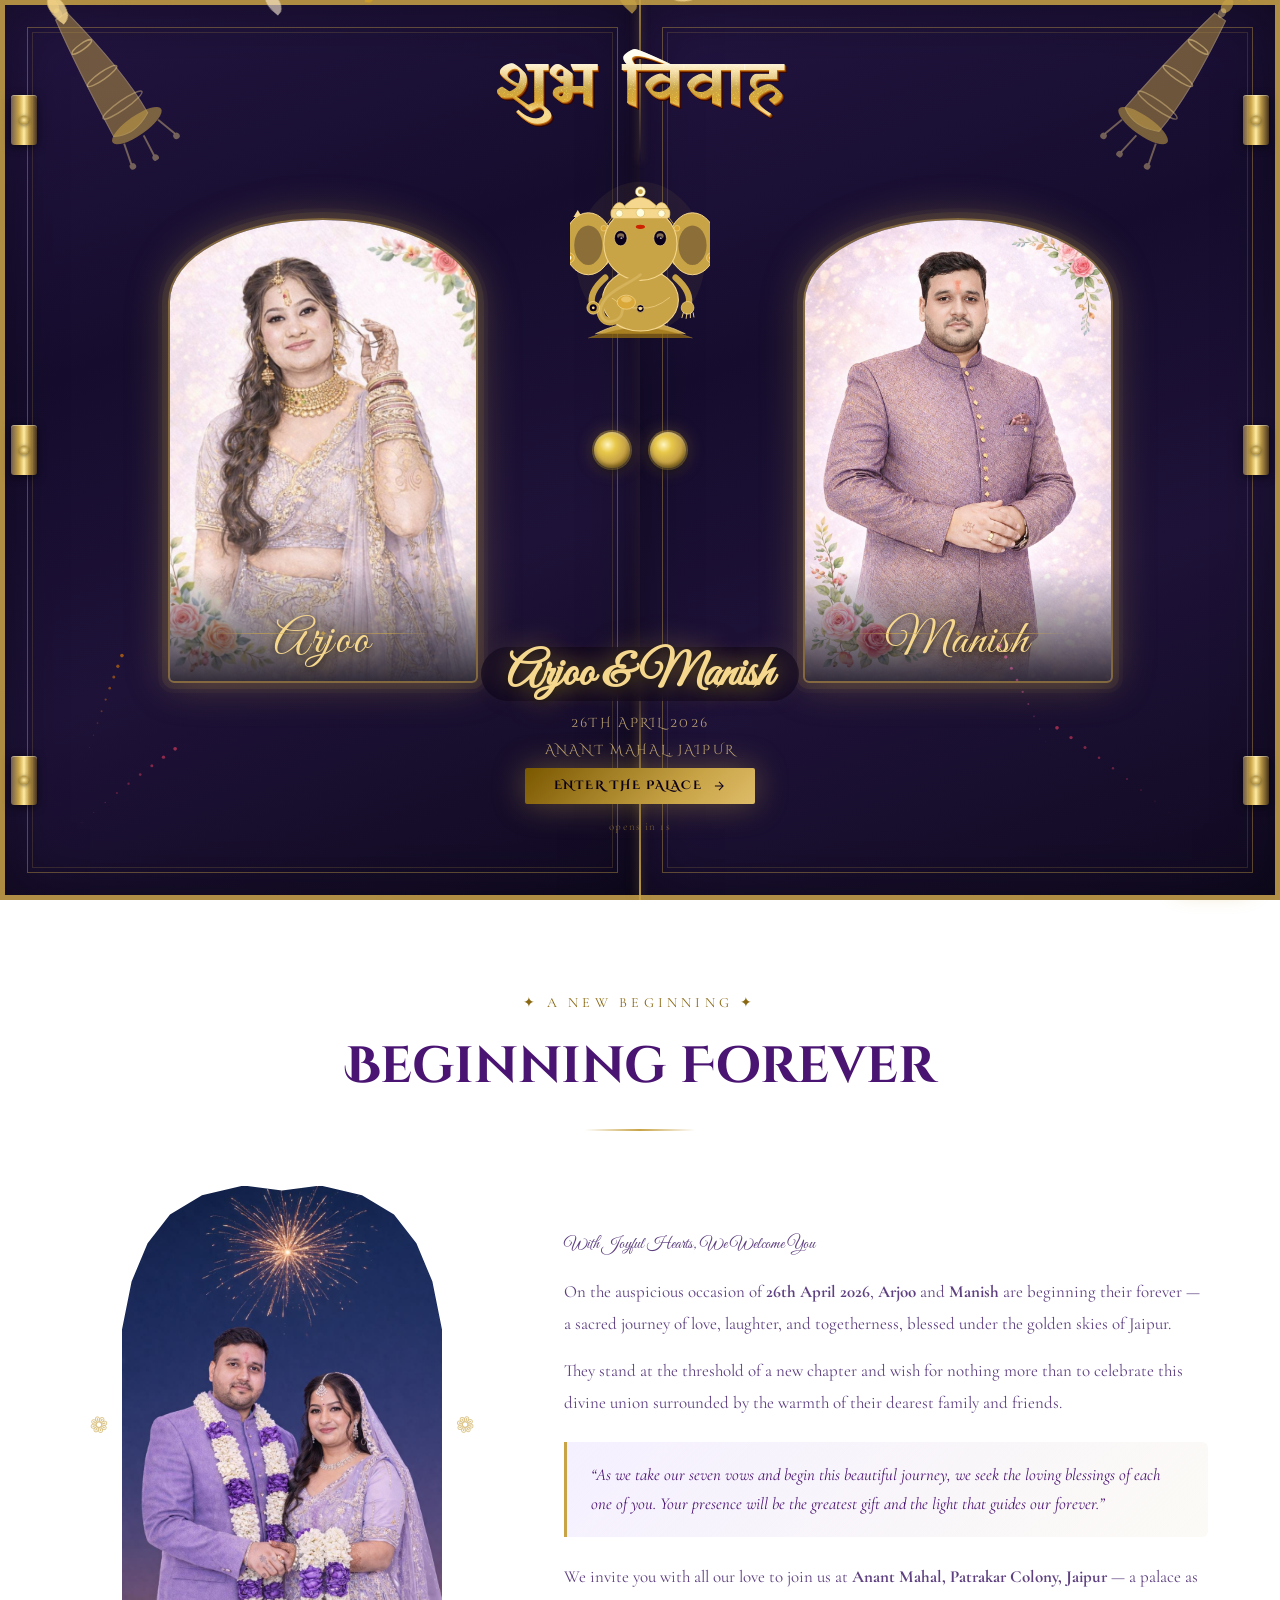
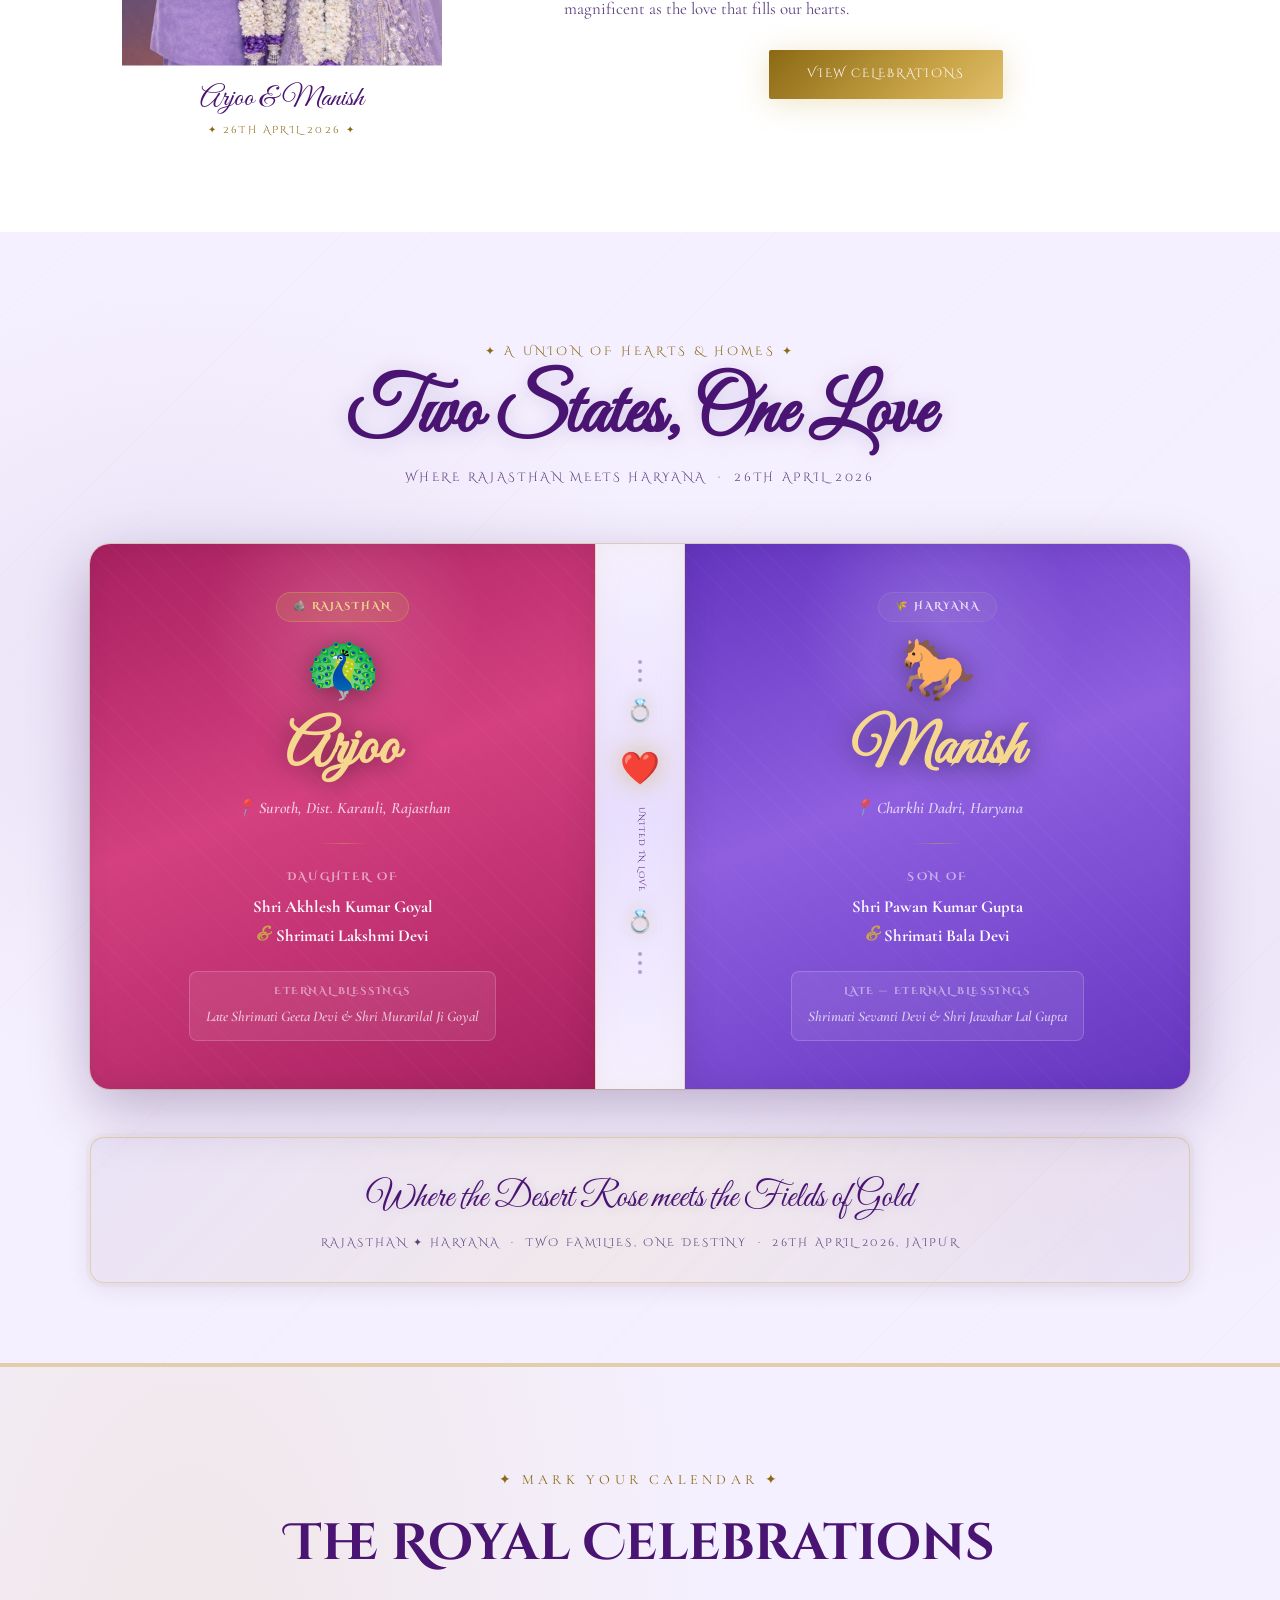
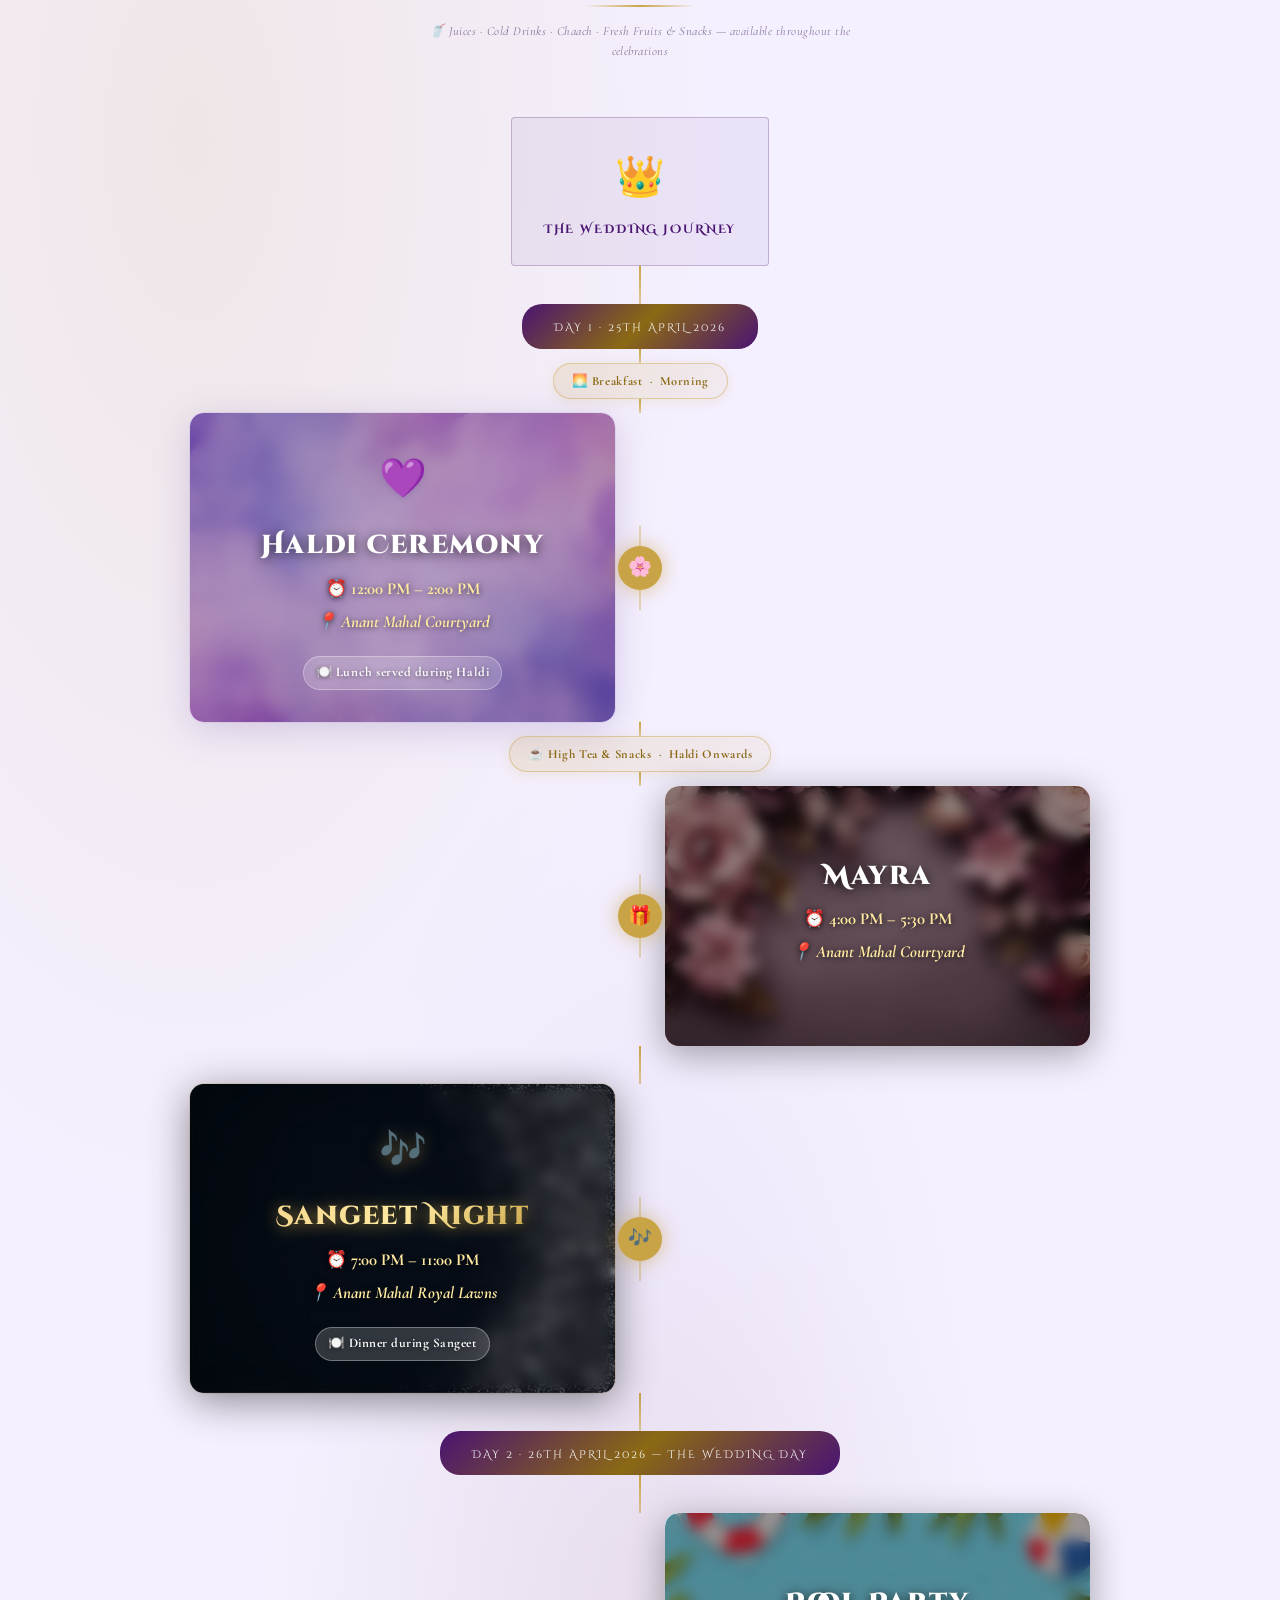
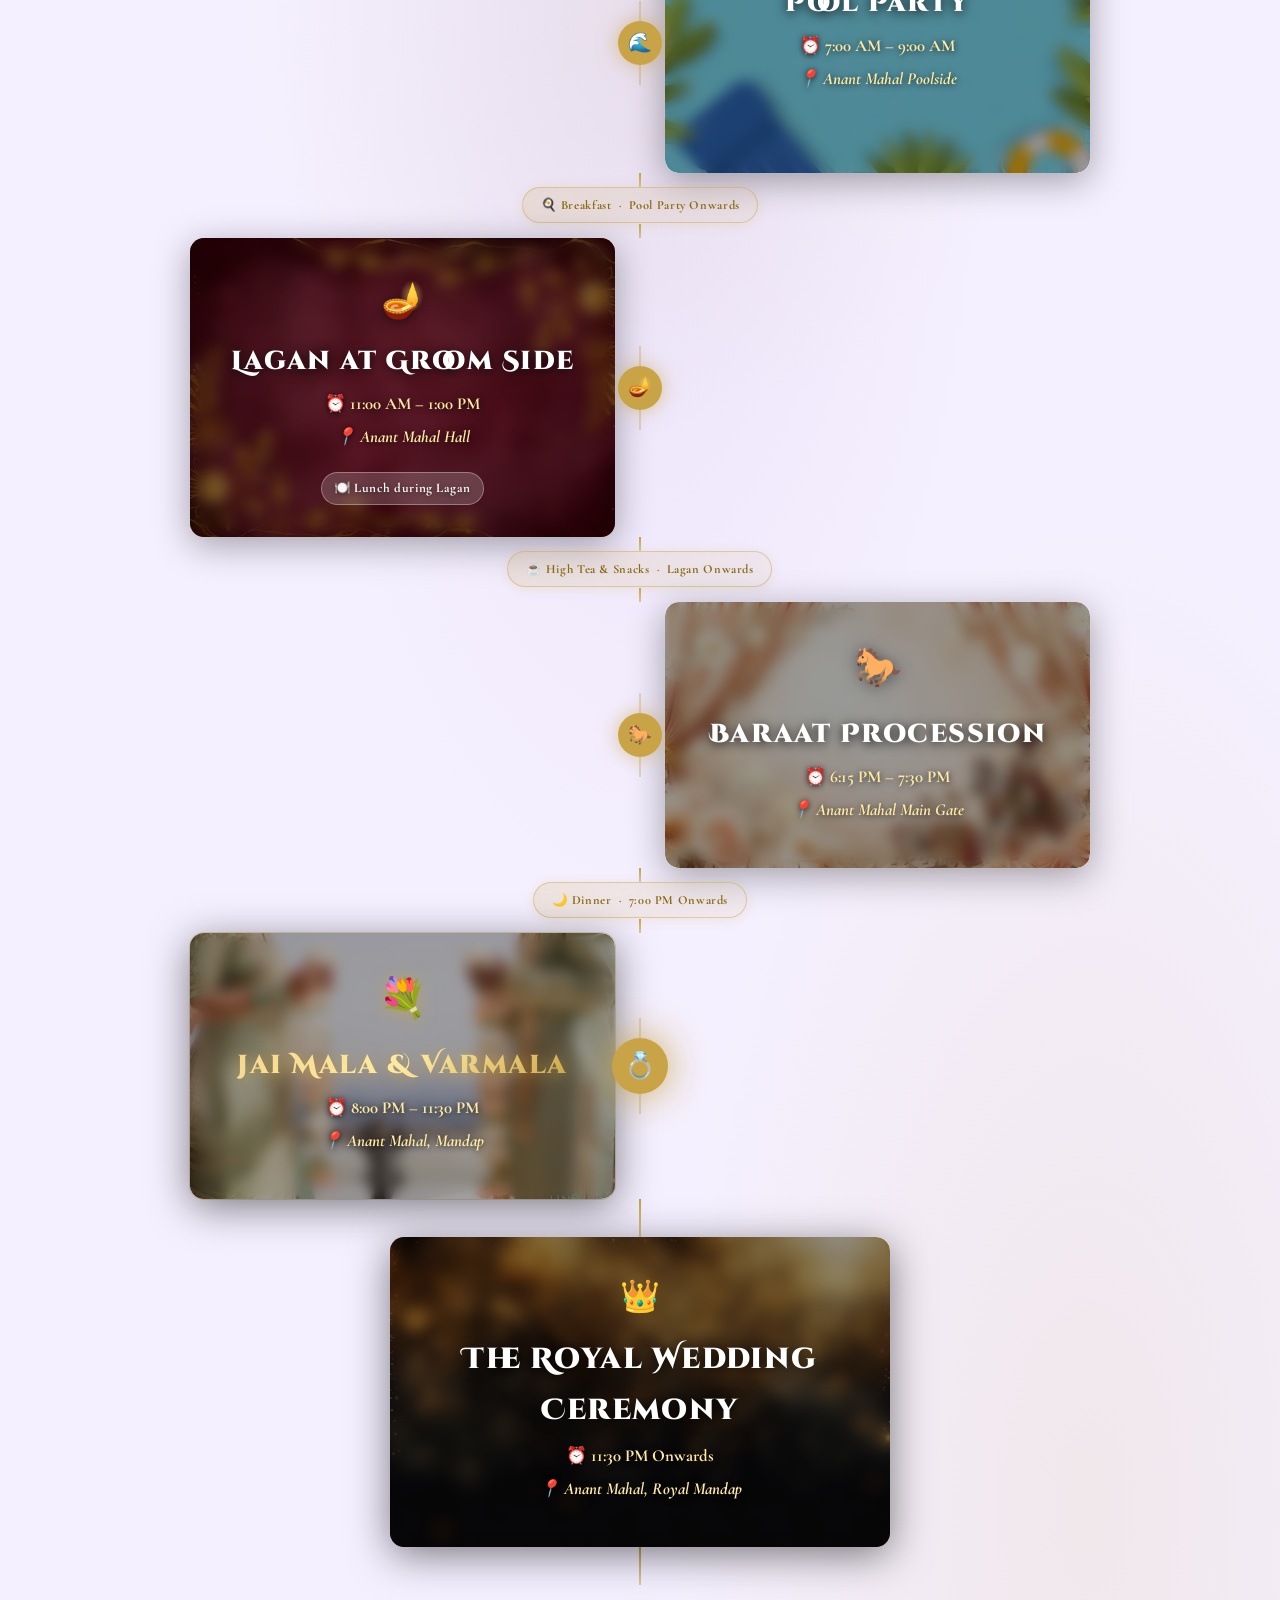
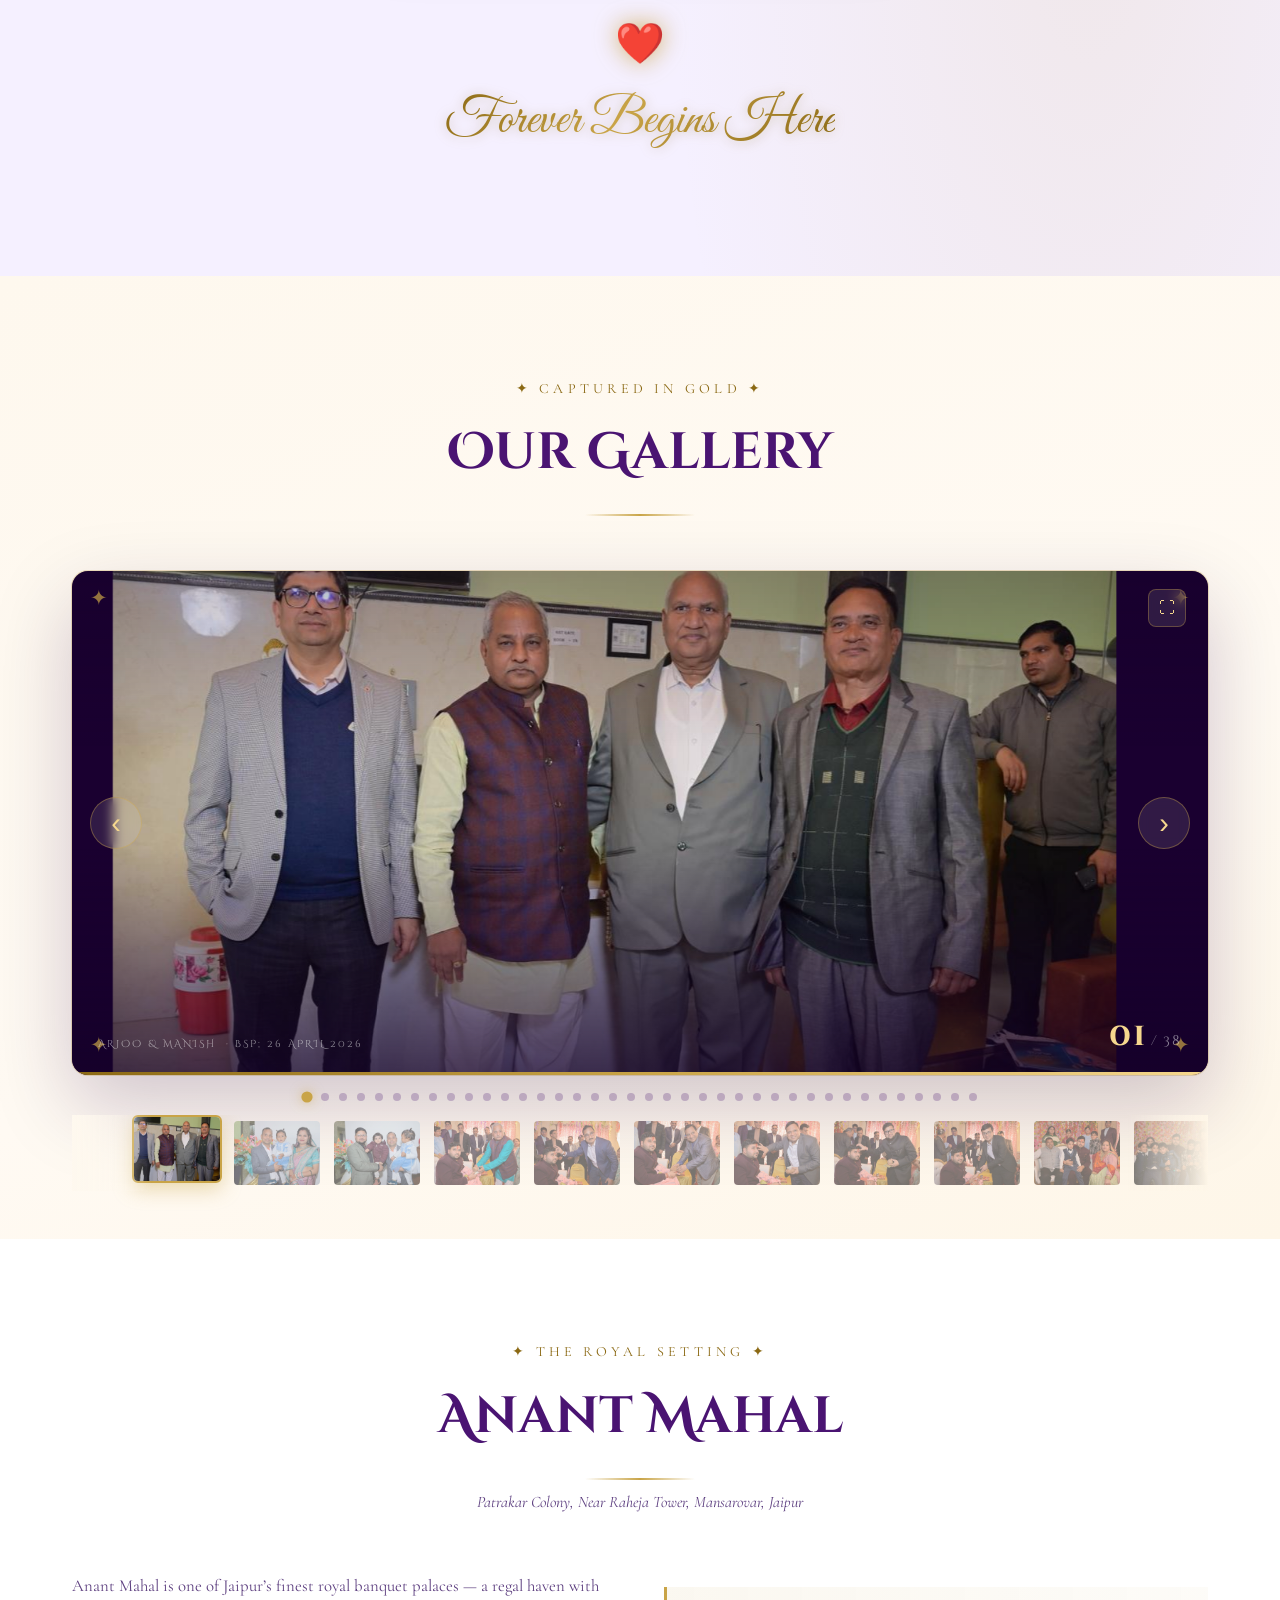
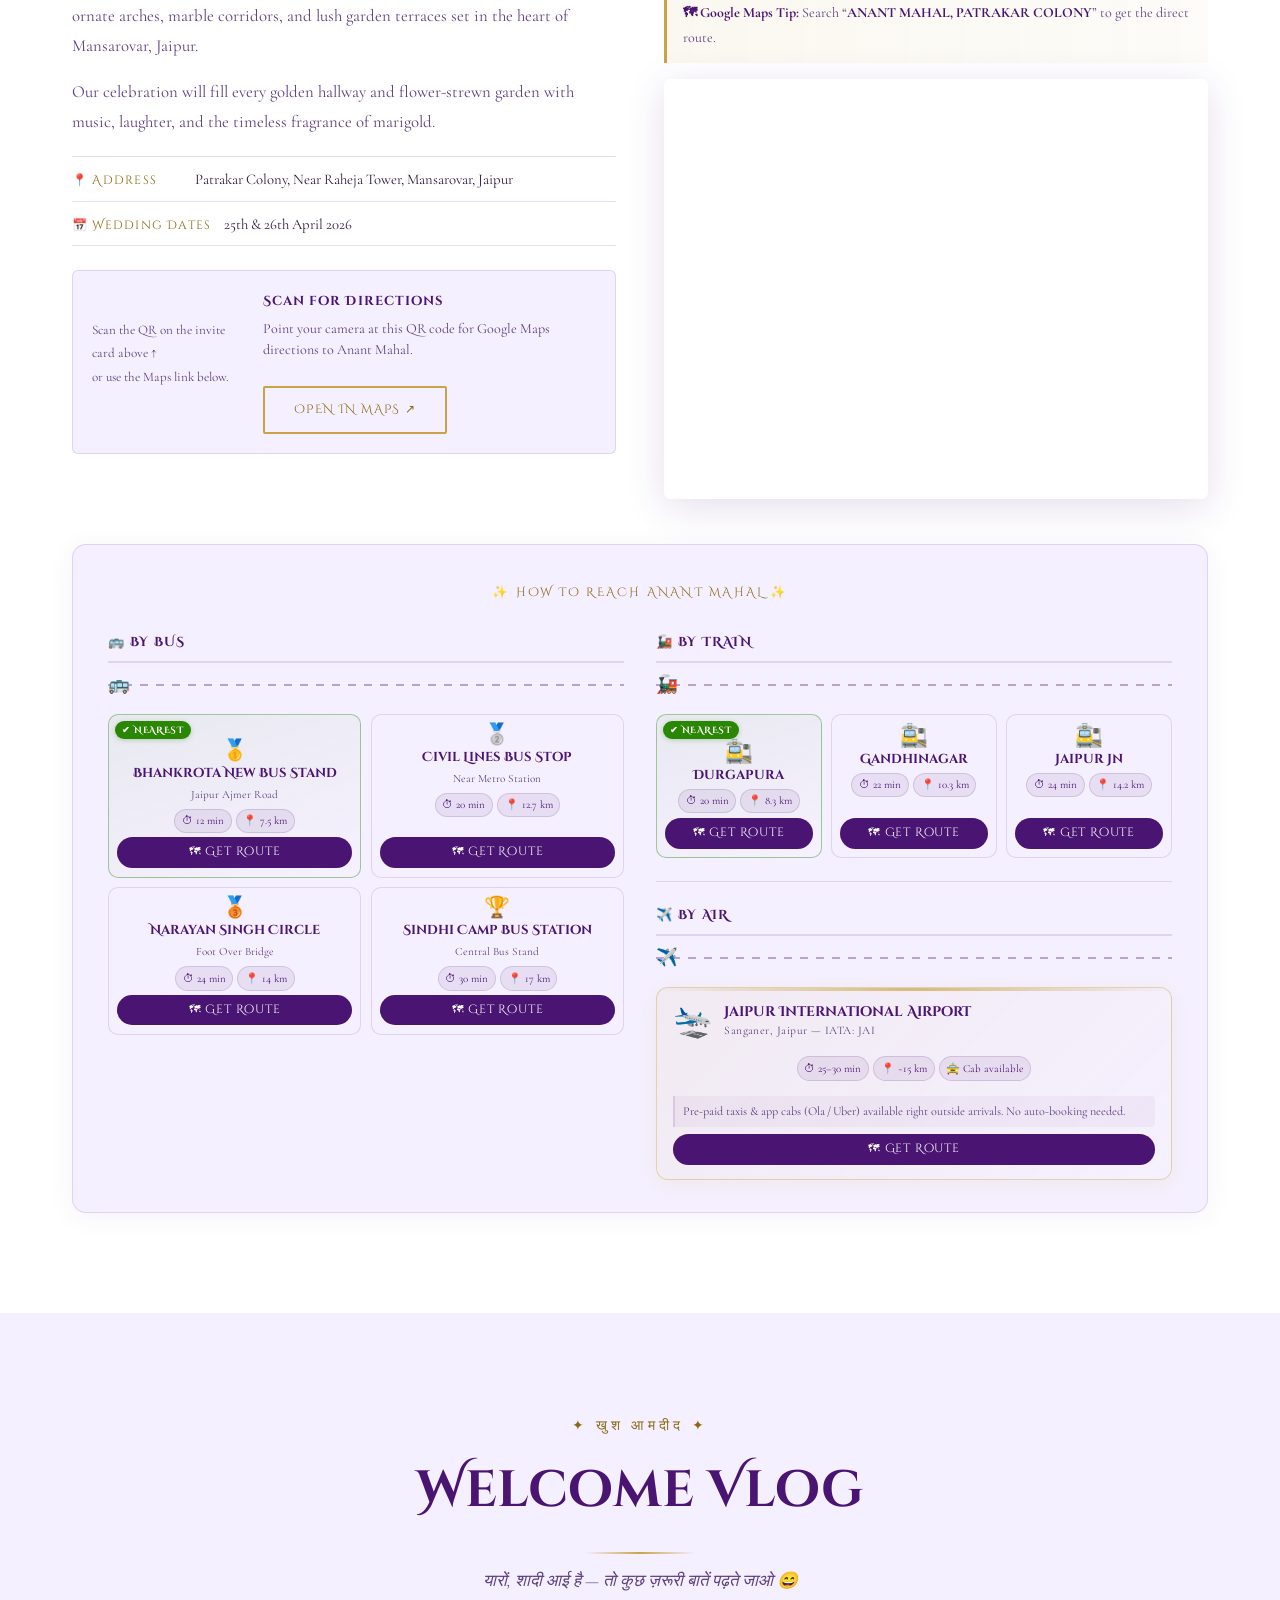
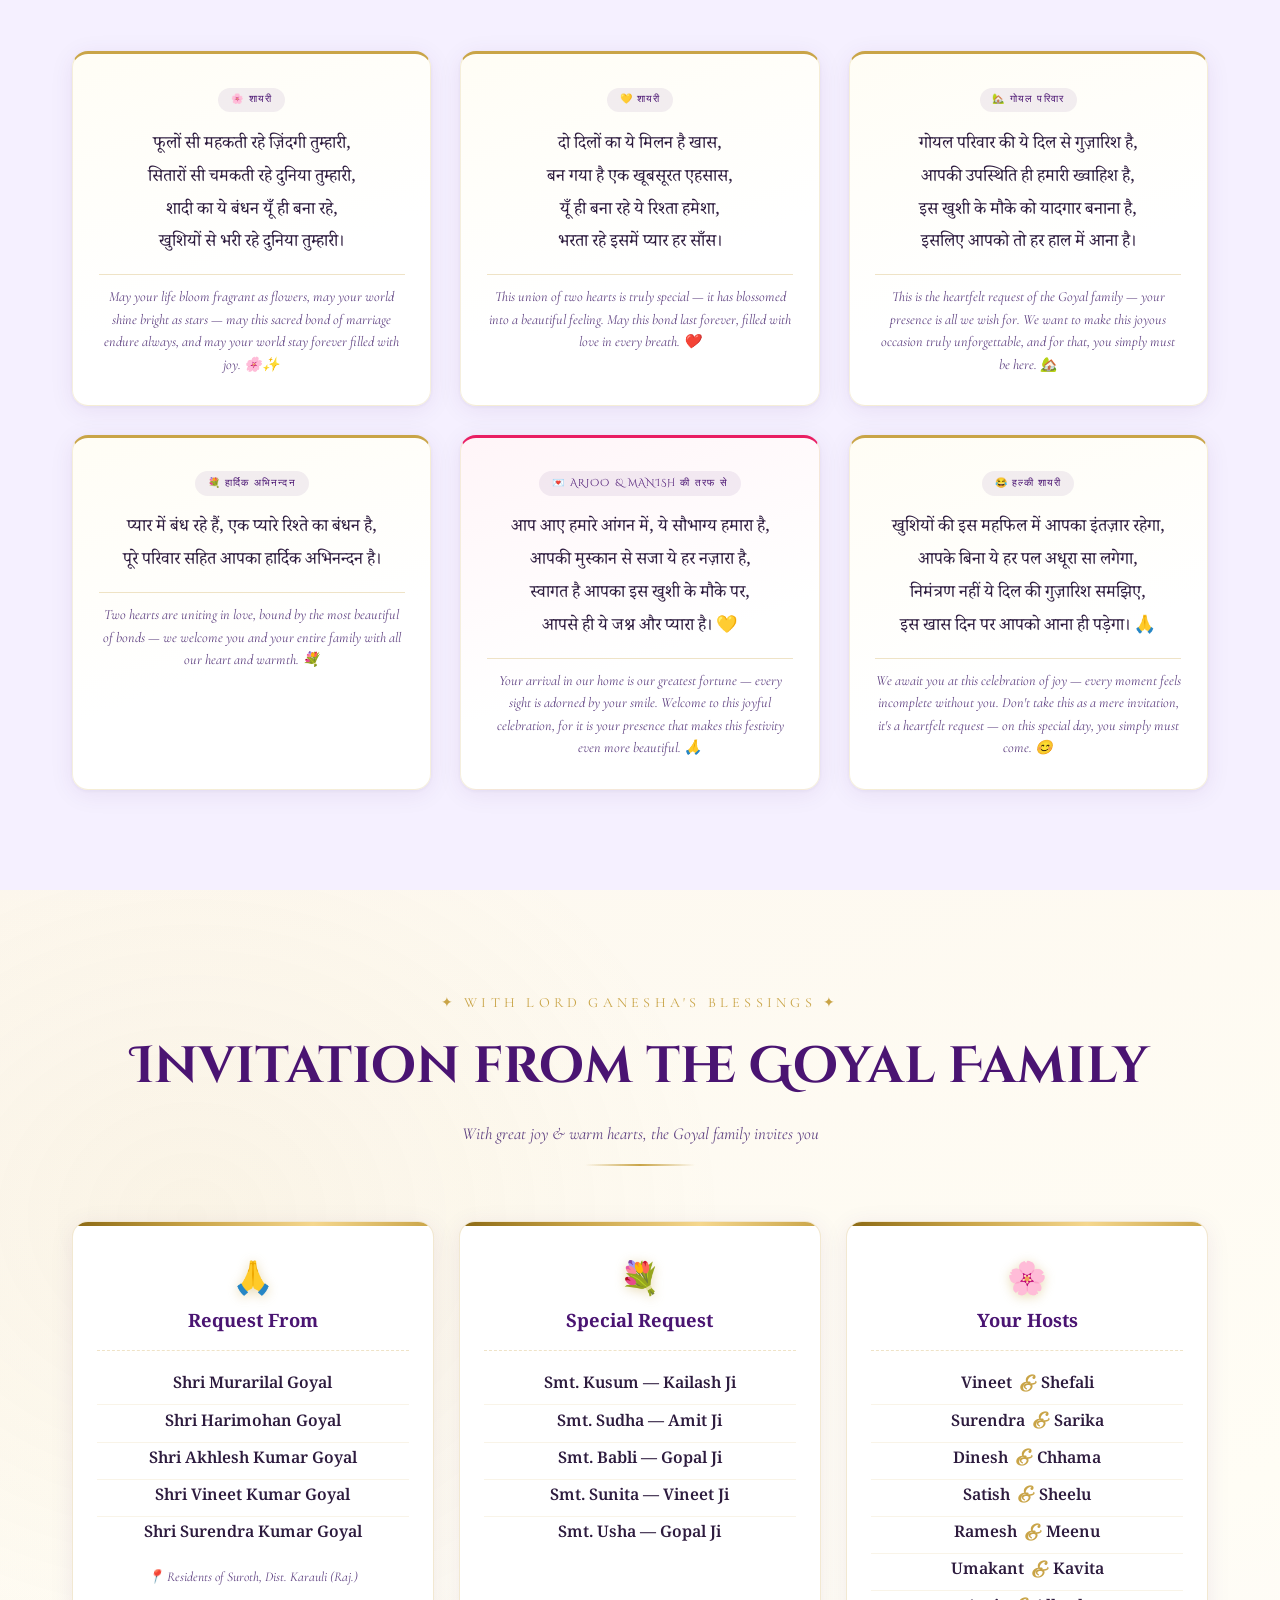
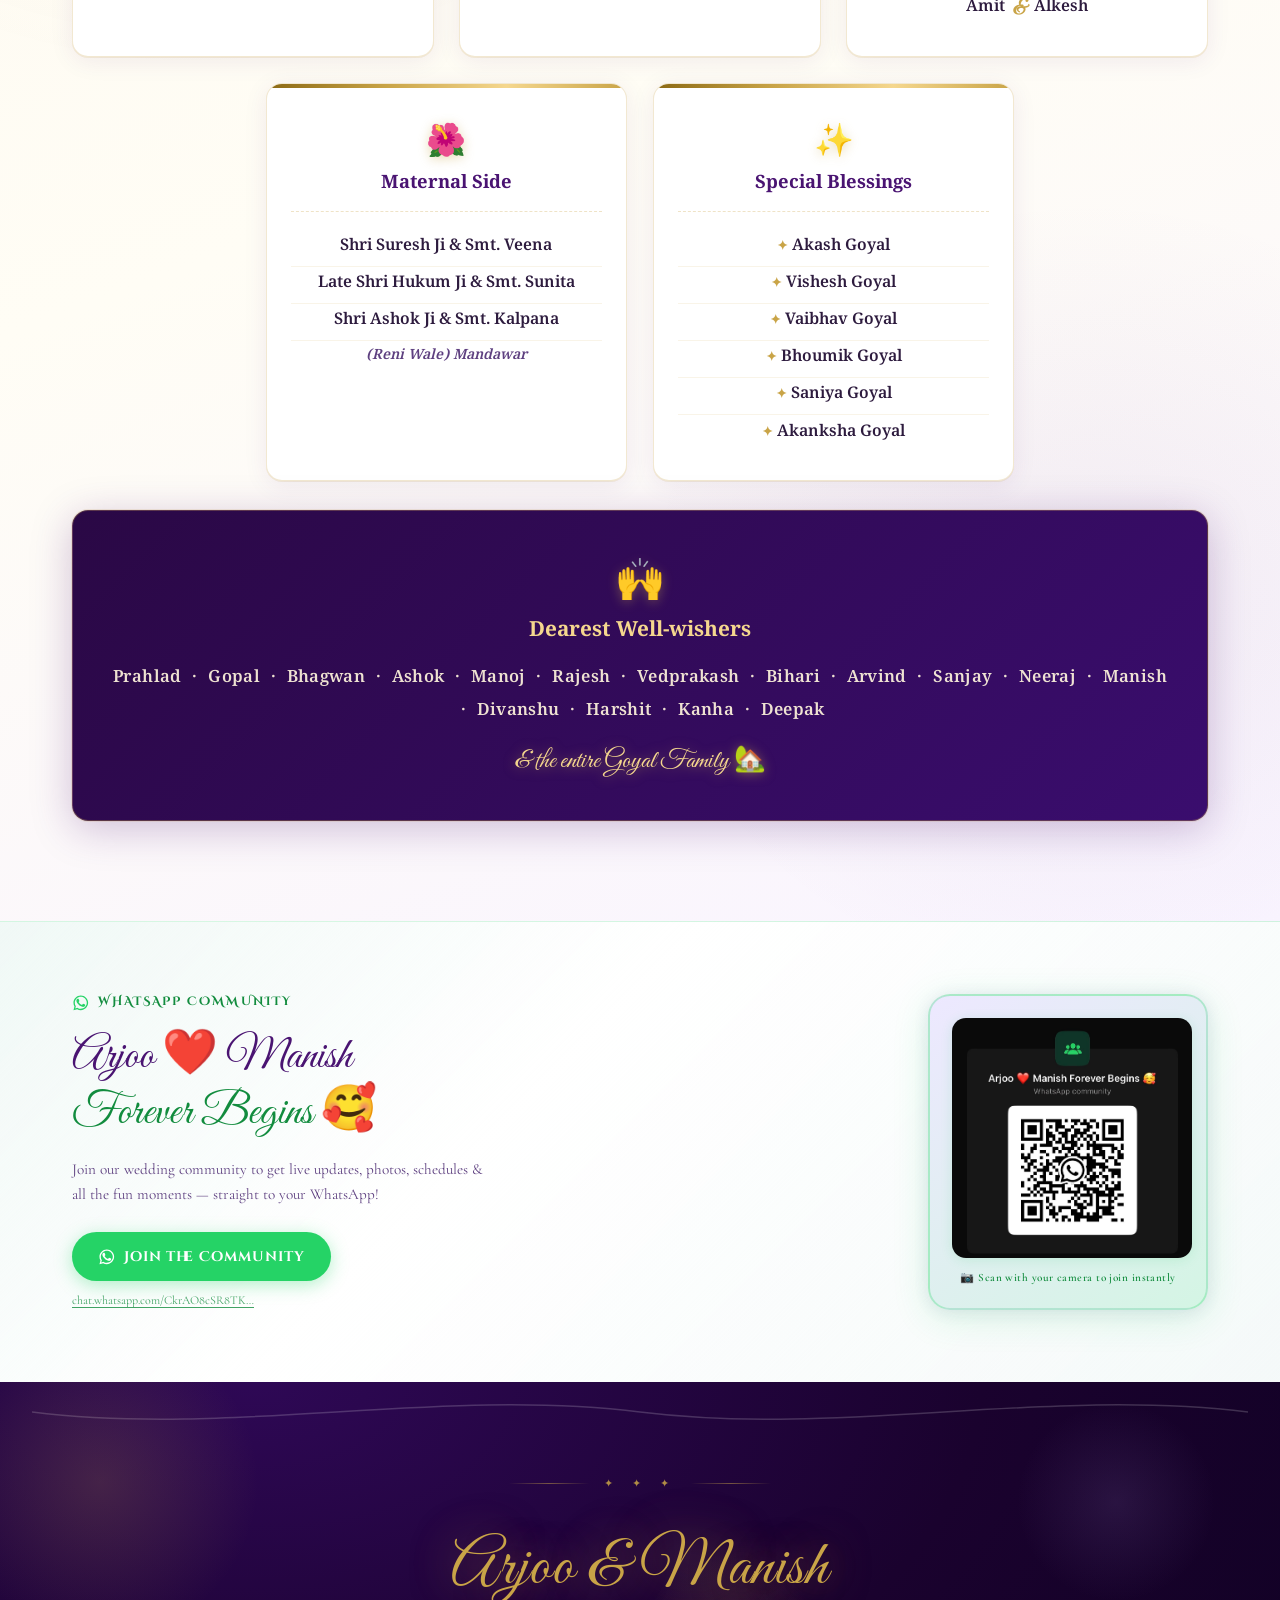
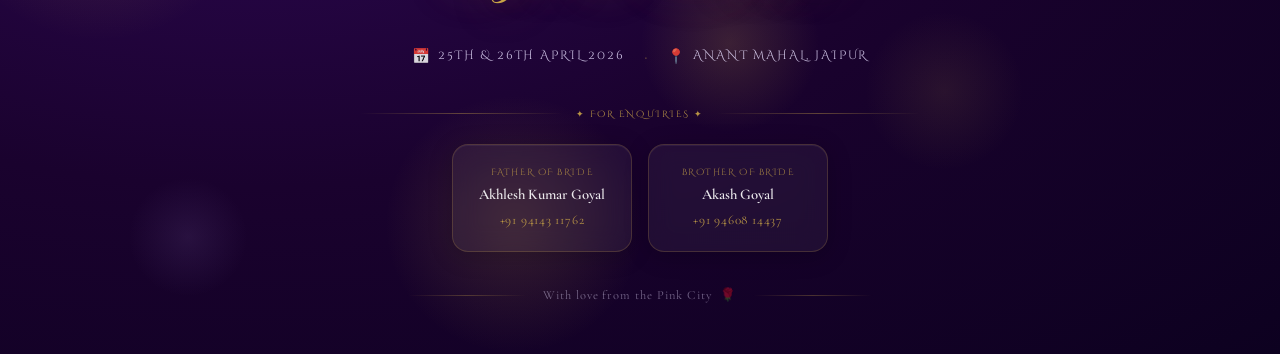
==== commit 6a25d13d: "chatbot" ====
--- a/index.html
+++ b/index.html
@@ -411,23 +411,29 @@
       <p class="sec-pre">✦ Mark Your Calendar ✦</p>
       <h2 class="sec-title">The Royal Celebrations</h2>
       <div class="gold-rule"></div>
+      <p class="sec-refresh-note" data-aos="fade-up">🥤 Juices &middot; Cold Drinks &middot; Chaach &middot; Fresh Fruits &amp; Snacks — available throughout the celebrations</p>
     </div>
     <div class="tree-timeline" role="list">
       <div class="tree-root" data-aos="zoom-in"><div class="root-icon">👑</div><p>The Wedding Journey</p></div>
       <div class="tree-connector"></div>
       <div class="tree-day-label" data-aos="fade-up"><span>Day 1 · 25th April 2026</span></div>
-      <div class="tree-connector"></div>
+      <div class="tree-connector tree-connector--sm"></div>
+      <div class="tree-food-break" data-aos="fade-up">🌅 Breakfast &nbsp;·&nbsp; Morning</div>
+      <div class="tree-connector tree-connector--sm"></div>
 
       <!-- ① Haldi — LEFT -->
       <div class="tree-row" role="listitem">
         <article class="tree-card left haldi" data-aos="fade-right" data-aos-duration="700">
           <div class="tc-icon">💜</div><div class="tc-body"><h3>Haldi Ceremony</h3>
-          <p class="tc-time">⏰ 12:00 PM – 2:00 PM</p><p class="tc-loc">📍 Anant Mahal Courtyard</p></div>
+          <p class="tc-time">⏰ 12:00 PM – 2:00 PM</p><p class="tc-loc">📍 Anant Mahal Courtyard</p>
+          <p class="tc-meal">🍽️ Lunch served during Haldi</p></div>
         </article>
         <div class="tree-node"><span>🌸</span></div>
         <div></div>
       </div>
-      <div class="tree-connector"></div>
+      <div class="tree-connector tree-connector--sm"></div>
+      <div class="tree-food-break" data-aos="fade-up">☕ High Tea &amp; Snacks &nbsp;·&nbsp; Haldi Onwards</div>
+      <div class="tree-connector tree-connector--sm"></div>
 
       <!-- ② Mayra Ceremony — RIGHT -->
       <div class="tree-row" role="listitem">
@@ -444,7 +450,8 @@
       <div class="tree-row" role="listitem">
         <article class="tree-card left sangeet" data-aos="fade-right" data-aos-duration="800">
           <div class="tc-icon">🎶</div><div class="tc-body"><h3>Sangeet Night</h3>
-          <p class="tc-time">⏰ 7:00 PM – 11:00 PM</p><p class="tc-loc">📍 Anant Mahal Royal Lawns</p></div>
+          <p class="tc-time">⏰ 7:00 PM – 11:00 PM</p><p class="tc-loc">📍 Anant Mahal Royal Lawns</p>
+          <p class="tc-meal">🍽️ Dinner during Sangeet</p></div>
         </article>
         <div class="tree-node"><span>🎶</span></div>
         <div></div>
@@ -463,27 +470,46 @@
           <p class="tc-time">⏰ 7:00 AM – 9:00 AM</p><p class="tc-loc">📍 Anant Mahal Poolside</p></div>
         </article>
       </div>
-      <div class="tree-connector"></div>
-
-      <!-- ② Baraat — LEFT -->
+      <div class="tree-connector tree-connector--sm"></div>
+      <div class="tree-food-break" data-aos="fade-up">🍳 Breakfast &nbsp;·&nbsp; Pool Party Onwards</div>
+      <div class="tree-connector tree-connector--sm"></div>
+
+      <!-- ② Lagan at Groom Side — LEFT -->
       <div class="tree-row" role="listitem">
-        <article class="tree-card left baraat" data-aos="fade-right" data-aos-duration="700">
+        <article class="tree-card left lagan" data-aos="fade-right" data-aos-duration="700">
+          <div class="tc-icon">🪔</div>
+          <div class="tc-body"><h3>Lagan at Groom Side</h3>
+          <p class="tc-time">⏰ 11:00 AM – 1:00 PM</p><p class="tc-loc">📍 Anant Mahal Hall</p>
+          <p class="tc-meal">🍽️ Lunch during Lagan</p></div>
+        </article>
+        <div class="tree-node"><span>🪔</span></div>
+        <div></div>
+      </div>
+      <div class="tree-connector tree-connector--sm"></div>
+      <div class="tree-food-break" data-aos="fade-up">☕ High Tea &amp; Snacks &nbsp;·&nbsp; Lagan Onwards</div>
+      <div class="tree-connector tree-connector--sm"></div>
+
+      <!-- ③ Baraat — RIGHT -->
+      <div class="tree-row" role="listitem">
+        <div></div>
+        <div class="tree-node"><span>🐎</span></div>
+        <article class="tree-card right baraat" data-aos="fade-left" data-aos-duration="700">
           <div class="tc-icon">🐎</div><div class="tc-body"><h3>Baraat Procession</h3>
           <p class="tc-time">⏰ 6:15 PM – 7:30 PM</p><p class="tc-loc">📍 Anant Mahal Main Gate</p></div>
         </article>
-        <div class="tree-node"><span>🐎</span></div>
-        <div></div>
-      </div>
-      <div class="tree-connector"></div>
-
-      <!-- ⑤ Jai Mala — RIGHT -->
+      </div>
+      <div class="tree-connector tree-connector--sm"></div>
+      <div class="tree-food-break" data-aos="fade-up">🌙 Dinner &nbsp;·&nbsp; 7:00 PM Onwards</div>
+      <div class="tree-connector tree-connector--sm"></div>
+
+      <!-- ④ Jai Mala — LEFT -->
       <div class="tree-row" role="listitem">
-        <div></div>
-        <div class="tree-node featured"><span>💍</span></div>
-        <article class="tree-card right jaimala" data-aos="fade-left" data-aos-duration="700">
+        <article class="tree-card left jaimala" data-aos="fade-right" data-aos-duration="700">
           <div class="tc-icon">💐</div><div class="tc-body"><h3>Jai Mala &amp; Varmala</h3>
           <p class="tc-time">⏰ 8:00 PM – 11:30 PM</p><p class="tc-loc">📍 Anant Mahal, Mandap</p></div>
         </article>
+        <div class="tree-node featured"><span>💍</span></div>
+        <div></div>
       </div>
       <div class="tree-connector"></div>
 
@@ -514,52 +540,44 @@
       <!-- ── Main Stage ── -->
       <div class="g-stage">
         <div class="g-slides">
-          <div class="g-slide" data-idx="0"><img class="g-img" src="assets/images/_DSC3765.JPG" alt="Arjoo &amp; Manish" /></div>
-          <div class="g-slide" data-idx="1"><img class="g-img" src="assets/images/_DSC3966.JPG" alt="Arjoo &amp; Manish" /></div>
-          <div class="g-slide" data-idx="2"><img class="g-img" src="assets/images/_DSC3973.JPG" alt="Arjoo &amp; Manish" /></div>
-          <div class="g-slide" data-idx="3"><img class="g-img" src="assets/images/_DSC4015.JPG" alt="Arjoo &amp; Manish" /></div>
-          <div class="g-slide" data-idx="4"><img class="g-img" src="assets/images/_DSC4029.JPG" alt="Arjoo &amp; Manish" /></div>
-          <div class="g-slide" data-idx="5"><img class="g-img" src="assets/images/_DSC4085.JPG" alt="Arjoo &amp; Manish" /></div>
-          <div class="g-slide" data-idx="6"><img class="g-img" src="assets/images/_DSC4062.JPG" alt="Arjoo &amp; Manish" /></div>
-          <div class="g-slide" data-idx="7"><img class="g-img" src="assets/images/_DSC4058.JPG" alt="Arjoo &amp; Manish" /></div>
-          <div class="g-slide" data-idx="8"><img class="g-img" src="assets/images/wa01.jpeg" alt="Arjoo &amp; Manish" /></div>
-          <div class="g-slide" data-idx="9"><img class="g-img" src="assets/images/wa02.jpeg" alt="Arjoo &amp; Manish" /></div>
-          <div class="g-slide" data-idx="10"><img class="g-img" src="assets/images/wa03.jpeg" alt="Arjoo &amp; Manish" /></div>
-          <div class="g-slide" data-idx="11"><img class="g-img" src="assets/images/wa04.jpeg" alt="Arjoo &amp; Manish" /></div>
-          <div class="g-slide" data-idx="12"><img class="g-img" src="assets/images/wa05.jpeg" alt="Arjoo &amp; Manish" /></div>
-          <div class="g-slide" data-idx="13"><img class="g-img" src="assets/images/wa06.jpeg" alt="Arjoo &amp; Manish" /></div>
-          <div class="g-slide" data-idx="14"><img class="g-img" src="assets/images/wa07.jpeg" alt="Arjoo &amp; Manish" /></div>
-          <div class="g-slide" data-idx="15"><img class="g-img" src="assets/images/wa08.jpeg" alt="Arjoo &amp; Manish" /></div>
-          <div class="g-slide" data-idx="16"><img class="g-img" src="assets/images/wa09.jpeg" alt="Arjoo &amp; Manish" /></div>
-          <div class="g-slide" data-idx="17"><img class="g-img" src="assets/images/wa10.jpeg" alt="Arjoo &amp; Manish" /></div>
-          <div class="g-slide" data-idx="18"><img class="g-img" src="assets/images/wa11.jpeg" alt="Arjoo &amp; Manish" /></div>
-          <div class="g-slide" data-idx="19"><img class="g-img" src="assets/images/wa12.jpeg" alt="Arjoo &amp; Manish" /></div>
-          <div class="g-slide" data-idx="20"><img class="g-img" src="assets/images/wa13.jpeg" alt="Arjoo &amp; Manish" /></div>
-          <div class="g-slide" data-idx="21"><img class="g-img" src="assets/images/wa14.jpeg" alt="Arjoo &amp; Manish" /></div>
-          <div class="g-slide" data-idx="22"><img class="g-img" src="assets/images/wa15.jpeg" alt="Arjoo &amp; Manish" /></div>
-          <div class="g-slide" data-idx="23"><img class="g-img" src="assets/images/wa16.jpeg" alt="Arjoo &amp; Manish" /></div>
-          <div class="g-slide" data-idx="24"><img class="g-img" src="assets/images/wa17.jpeg" alt="Arjoo &amp; Manish" /></div>
-          <div class="g-slide" data-idx="25"><img class="g-img" src="assets/images/wa18.jpeg" alt="Arjoo &amp; Manish" /></div>
-          <div class="g-slide" data-idx="26"><img class="g-img" src="assets/images/wa19.jpeg" alt="Arjoo &amp; Manish" /></div>
-          <div class="g-slide" data-idx="27"><img class="g-img" src="assets/images/wa20.jpeg" alt="Arjoo &amp; Manish" /></div>
-          <div class="g-slide" data-idx="28"><img class="g-img" src="assets/images/wa21.jpeg" alt="Arjoo &amp; Manish" /></div>
-          <div class="g-slide" data-idx="29"><img class="g-img" src="assets/images/wa22.jpeg" alt="Arjoo &amp; Manish" /></div>
-          <div class="g-slide" data-idx="30"><img class="g-img" src="assets/images/wa23.jpeg" alt="Arjoo &amp; Manish" /></div>
-          <div class="g-slide" data-idx="31"><img class="g-img" src="assets/images/wa24.jpeg" alt="Arjoo &amp; Manish" /></div>
-          <div class="g-slide" data-idx="32"><img class="g-img" src="assets/images/wa25.jpeg" alt="Arjoo &amp; Manish" /></div>
-          <div class="g-slide" data-idx="33"><img class="g-img" src="assets/images/wa26.jpeg" alt="Arjoo &amp; Manish" /></div>
-          <div class="g-slide" data-idx="34"><img class="g-img" src="assets/images/wa27.jpeg" alt="Arjoo &amp; Manish" /></div>
-          <div class="g-slide" data-idx="35"><img class="g-img" src="assets/images/wa28.jpeg" alt="Arjoo &amp; Manish" /></div>
-          <div class="g-slide" data-idx="36"><img class="g-img" src="assets/images/wa29.jpeg" alt="Arjoo &amp; Manish" /></div>
-          <div class="g-slide" data-idx="37"><img class="g-img" src="assets/images/wa30.jpeg" alt="Arjoo &amp; Manish" /></div>
-          <div class="g-slide" data-idx="38"><img class="g-img" src="assets/images/wa31.jpeg" alt="Arjoo &amp; Manish" /></div>
-          <div class="g-slide" data-idx="39"><img class="g-img" src="assets/images/wa32.jpeg" alt="Arjoo &amp; Manish" /></div>
-          <div class="g-slide" data-idx="40"><img class="g-img" src="assets/images/wa33.jpeg" alt="Arjoo &amp; Manish" /></div>
-          <div class="g-slide" data-idx="41"><img class="g-img" src="assets/images/wa34.jpeg" alt="Arjoo &amp; Manish" /></div>
-          <div class="g-slide" data-idx="42"><img class="g-img" src="assets/images/wa35.jpeg" alt="Arjoo &amp; Manish" /></div>
-          <div class="g-slide" data-idx="43"><img class="g-img" src="assets/images/wa36.jpeg" alt="Arjoo &amp; Manish" /></div>
-          <div class="g-slide" data-idx="44"><img class="g-img" src="assets/images/wa37.jpeg" alt="Arjoo &amp; Manish" /></div>
-          <div class="g-slide" data-idx="45"><img class="g-img" src="assets/images/wa38.jpeg" alt="Arjoo &amp; Manish" /></div>
+          <div class="g-slide" data-idx="0"><img class="g-img" src="assets/images/wa01.jpeg" alt="Arjoo &amp; Manish" /></div>
+          <div class="g-slide" data-idx="1"><img class="g-img" src="assets/images/wa02.jpeg" alt="Arjoo &amp; Manish" /></div>
+          <div class="g-slide" data-idx="2"><img class="g-img" src="assets/images/wa03.jpeg" alt="Arjoo &amp; Manish" /></div>
+          <div class="g-slide" data-idx="3"><img class="g-img" src="assets/images/wa04.jpeg" alt="Arjoo &amp; Manish" /></div>
+          <div class="g-slide" data-idx="4"><img class="g-img" src="assets/images/wa05.jpeg" alt="Arjoo &amp; Manish" /></div>
+          <div class="g-slide" data-idx="5"><img class="g-img" src="assets/images/wa06.jpeg" alt="Arjoo &amp; Manish" /></div>
+          <div class="g-slide" data-idx="6"><img class="g-img" src="assets/images/wa07.jpeg" alt="Arjoo &amp; Manish" /></div>
+          <div class="g-slide" data-idx="7"><img class="g-img" src="assets/images/wa08.jpeg" alt="Arjoo &amp; Manish" /></div>
+          <div class="g-slide" data-idx="8"><img class="g-img" src="assets/images/wa09.jpeg" alt="Arjoo &amp; Manish" /></div>
+          <div class="g-slide" data-idx="9"><img class="g-img" src="assets/images/wa10.jpeg" alt="Arjoo &amp; Manish" /></div>
+          <div class="g-slide" data-idx="10"><img class="g-img" src="assets/images/wa11.jpeg" alt="Arjoo &amp; Manish" /></div>
+          <div class="g-slide" data-idx="11"><img class="g-img" src="assets/images/wa12.jpeg" alt="Arjoo &amp; Manish" /></div>
+          <div class="g-slide" data-idx="12"><img class="g-img" src="assets/images/wa13.jpeg" alt="Arjoo &amp; Manish" /></div>
+          <div class="g-slide" data-idx="13"><img class="g-img" src="assets/images/wa14.jpeg" alt="Arjoo &amp; Manish" /></div>
+          <div class="g-slide" data-idx="14"><img class="g-img" src="assets/images/wa15.jpeg" alt="Arjoo &amp; Manish" /></div>
+          <div class="g-slide" data-idx="15"><img class="g-img" src="assets/images/wa16.jpeg" alt="Arjoo &amp; Manish" /></div>
+          <div class="g-slide" data-idx="16"><img class="g-img" src="assets/images/wa17.jpeg" alt="Arjoo &amp; Manish" /></div>
+          <div class="g-slide" data-idx="17"><img class="g-img" src="assets/images/wa18.jpeg" alt="Arjoo &amp; Manish" /></div>
+          <div class="g-slide" data-idx="18"><img class="g-img" src="assets/images/wa19.jpeg" alt="Arjoo &amp; Manish" /></div>
+          <div class="g-slide" data-idx="19"><img class="g-img" src="assets/images/wa20.jpeg" alt="Arjoo &amp; Manish" /></div>
+          <div class="g-slide" data-idx="20"><img class="g-img" src="assets/images/wa21.jpeg" alt="Arjoo &amp; Manish" /></div>
+          <div class="g-slide" data-idx="21"><img class="g-img" src="assets/images/wa22.jpeg" alt="Arjoo &amp; Manish" /></div>
+          <div class="g-slide" data-idx="22"><img class="g-img" src="assets/images/wa23.jpeg" alt="Arjoo &amp; Manish" /></div>
+          <div class="g-slide" data-idx="23"><img class="g-img" src="assets/images/wa24.jpeg" alt="Arjoo &amp; Manish" /></div>
+          <div class="g-slide" data-idx="24"><img class="g-img" src="assets/images/wa25.jpeg" alt="Arjoo &amp; Manish" /></div>
+          <div class="g-slide" data-idx="25"><img class="g-img" src="assets/images/wa26.jpeg" alt="Arjoo &amp; Manish" /></div>
+          <div class="g-slide" data-idx="26"><img class="g-img" src="assets/images/wa27.jpeg" alt="Arjoo &amp; Manish" /></div>
+          <div class="g-slide" data-idx="27"><img class="g-img" src="assets/images/wa28.jpeg" alt="Arjoo &amp; Manish" /></div>
+          <div class="g-slide" data-idx="28"><img class="g-img" src="assets/images/wa29.jpeg" alt="Arjoo &amp; Manish" /></div>
+          <div class="g-slide" data-idx="29"><img class="g-img" src="assets/images/wa30.jpeg" alt="Arjoo &amp; Manish" /></div>
+          <div class="g-slide" data-idx="30"><img class="g-img" src="assets/images/wa31.jpeg" alt="Arjoo &amp; Manish" /></div>
+          <div class="g-slide" data-idx="31"><img class="g-img" src="assets/images/wa32.jpeg" alt="Arjoo &amp; Manish" /></div>
+          <div class="g-slide" data-idx="32"><img class="g-img" src="assets/images/wa33.jpeg" alt="Arjoo &amp; Manish" /></div>
+          <div class="g-slide" data-idx="33"><img class="g-img" src="assets/images/wa34.jpeg" alt="Arjoo &amp; Manish" /></div>
+          <div class="g-slide" data-idx="34"><img class="g-img" src="assets/images/wa35.jpeg" alt="Arjoo &amp; Manish" /></div>
+          <div class="g-slide" data-idx="35"><img class="g-img" src="assets/images/wa36.jpeg" alt="Arjoo &amp; Manish" /></div>
+          <div class="g-slide" data-idx="36"><img class="g-img" src="assets/images/wa37.jpeg" alt="Arjoo &amp; Manish" /></div>
+          <div class="g-slide" data-idx="37"><img class="g-img" src="assets/images/wa38.jpeg" alt="Arjoo &amp; Manish" /></div>
         </div>
 
         <!-- Gold corner ornaments -->
@@ -576,7 +594,7 @@
         <div class="g-counter" aria-live="polite" aria-label="Photo number">
           <span class="g-curr">01</span>
           <span class="g-sep">/</span>
-          <span class="g-total">46</span>
+          <span class="g-total">38</span>
         </div>
 
         <!-- Expand -->
@@ -630,65 +648,49 @@
         <button class="g-dot" role="tab" aria-label="Photo 36"></button>
         <button class="g-dot" role="tab" aria-label="Photo 37"></button>
         <button class="g-dot" role="tab" aria-label="Photo 38"></button>
-        <button class="g-dot" role="tab" aria-label="Photo 39"></button>
-        <button class="g-dot" role="tab" aria-label="Photo 40"></button>
-        <button class="g-dot" role="tab" aria-label="Photo 41"></button>
-        <button class="g-dot" role="tab" aria-label="Photo 42"></button>
-        <button class="g-dot" role="tab" aria-label="Photo 43"></button>
-        <button class="g-dot" role="tab" aria-label="Photo 44"></button>
-        <button class="g-dot" role="tab" aria-label="Photo 45"></button>
-        <button class="g-dot" role="tab" aria-label="Photo 46"></button>
       </div>
 
       <!-- ── Film strip ── -->
       <div class="g-strip-wrap">
         <div class="g-strip">
-          <div class="g-thumb"><img src="assets/images/_DSC3765.JPG" alt="Photo 1" loading="lazy" /></div>
-          <div class="g-thumb"><img src="assets/images/_DSC3966.JPG" alt="Photo 3" loading="lazy" /></div>
-          <div class="g-thumb"><img src="assets/images/_DSC3973.JPG" alt="Photo 4" loading="lazy" /></div>
-          <div class="g-thumb"><img src="assets/images/_DSC4015.JPG" alt="Photo 6" loading="lazy" /></div>
-          <div class="g-thumb"><img src="assets/images/_DSC4029.JPG" alt="Photo 7" loading="lazy" /></div>
-          <div class="g-thumb"><img src="assets/images/_DSC4085.JPG" alt="Photo 8" loading="lazy" /></div>
-          <div class="g-thumb"><img src="assets/images/_DSC4062.JPG" alt="Photo 10" loading="lazy" /></div>
-          <div class="g-thumb"><img src="assets/images/_DSC4058.JPG" alt="Photo 11" loading="lazy" /></div>
-          <div class="g-thumb"><img src="assets/images/wa01.jpeg" alt="Photo 13" loading="lazy" /></div>
-          <div class="g-thumb"><img src="assets/images/wa02.jpeg" alt="Photo 14" loading="lazy" /></div>
-          <div class="g-thumb"><img src="assets/images/wa03.jpeg" alt="Photo 15" loading="lazy" /></div>
-          <div class="g-thumb"><img src="assets/images/wa04.jpeg" alt="Photo 16" loading="lazy" /></div>
-          <div class="g-thumb"><img src="assets/images/wa05.jpeg" alt="Photo 17" loading="lazy" /></div>
-          <div class="g-thumb"><img src="assets/images/wa06.jpeg" alt="Photo 18" loading="lazy" /></div>
-          <div class="g-thumb"><img src="assets/images/wa07.jpeg" alt="Photo 19" loading="lazy" /></div>
-          <div class="g-thumb"><img src="assets/images/wa08.jpeg" alt="Photo 20" loading="lazy" /></div>
-          <div class="g-thumb"><img src="assets/images/wa09.jpeg" alt="Photo 21" loading="lazy" /></div>
-          <div class="g-thumb"><img src="assets/images/wa10.jpeg" alt="Photo 22" loading="lazy" /></div>
-          <div class="g-thumb"><img src="assets/images/wa11.jpeg" alt="Photo 23" loading="lazy" /></div>
-          <div class="g-thumb"><img src="assets/images/wa12.jpeg" alt="Photo 24" loading="lazy" /></div>
-          <div class="g-thumb"><img src="assets/images/wa13.jpeg" alt="Photo 25" loading="lazy" /></div>
-          <div class="g-thumb"><img src="assets/images/wa14.jpeg" alt="Photo 26" loading="lazy" /></div>
-          <div class="g-thumb"><img src="assets/images/wa15.jpeg" alt="Photo 27" loading="lazy" /></div>
-          <div class="g-thumb"><img src="assets/images/wa16.jpeg" alt="Photo 28" loading="lazy" /></div>
-          <div class="g-thumb"><img src="assets/images/wa17.jpeg" alt="Photo 29" loading="lazy" /></div>
-          <div class="g-thumb"><img src="assets/images/wa18.jpeg" alt="Photo 30" loading="lazy" /></div>
-          <div class="g-thumb"><img src="assets/images/wa19.jpeg" alt="Photo 31" loading="lazy" /></div>
-          <div class="g-thumb"><img src="assets/images/wa20.jpeg" alt="Photo 32" loading="lazy" /></div>
-          <div class="g-thumb"><img src="assets/images/wa21.jpeg" alt="Photo 33" loading="lazy" /></div>
-          <div class="g-thumb"><img src="assets/images/wa22.jpeg" alt="Photo 34" loading="lazy" /></div>
-          <div class="g-thumb"><img src="assets/images/wa23.jpeg" alt="Photo 35" loading="lazy" /></div>
-          <div class="g-thumb"><img src="assets/images/wa24.jpeg" alt="Photo 36" loading="lazy" /></div>
-          <div class="g-thumb"><img src="assets/images/wa25.jpeg" alt="Photo 37" loading="lazy" /></div>
-          <div class="g-thumb"><img src="assets/images/wa26.jpeg" alt="Photo 38" loading="lazy" /></div>
-          <div class="g-thumb"><img src="assets/images/wa27.jpeg" alt="Photo 39" loading="lazy" /></div>
-          <div class="g-thumb"><img src="assets/images/wa28.jpeg" alt="Photo 40" loading="lazy" /></div>
-          <div class="g-thumb"><img src="assets/images/wa29.jpeg" alt="Photo 41" loading="lazy" /></div>
-          <div class="g-thumb"><img src="assets/images/wa30.jpeg" alt="Photo 42" loading="lazy" /></div>
-          <div class="g-thumb"><img src="assets/images/wa31.jpeg" alt="Photo 43" loading="lazy" /></div>
-          <div class="g-thumb"><img src="assets/images/wa32.jpeg" alt="Photo 44" loading="lazy" /></div>
-          <div class="g-thumb"><img src="assets/images/wa33.jpeg" alt="Photo 45" loading="lazy" /></div>
-          <div class="g-thumb"><img src="assets/images/wa34.jpeg" alt="Photo 46" loading="lazy" /></div>
-          <div class="g-thumb"><img src="assets/images/wa35.jpeg" alt="Photo 47" loading="lazy" /></div>
-          <div class="g-thumb"><img src="assets/images/wa36.jpeg" alt="Photo 48" loading="lazy" /></div>
-          <div class="g-thumb"><img src="assets/images/wa37.jpeg" alt="Photo 49" loading="lazy" /></div>
-          <div class="g-thumb"><img src="assets/images/wa38.jpeg" alt="Photo 50" loading="lazy" /></div>
+          <div class="g-thumb"><img src="assets/images/wa01.jpeg" alt="Photo 1" loading="lazy" /></div>
+          <div class="g-thumb"><img src="assets/images/wa02.jpeg" alt="Photo 2" loading="lazy" /></div>
+          <div class="g-thumb"><img src="assets/images/wa03.jpeg" alt="Photo 3" loading="lazy" /></div>
+          <div class="g-thumb"><img src="assets/images/wa04.jpeg" alt="Photo 4" loading="lazy" /></div>
+          <div class="g-thumb"><img src="assets/images/wa05.jpeg" alt="Photo 5" loading="lazy" /></div>
+          <div class="g-thumb"><img src="assets/images/wa06.jpeg" alt="Photo 6" loading="lazy" /></div>
+          <div class="g-thumb"><img src="assets/images/wa07.jpeg" alt="Photo 7" loading="lazy" /></div>
+          <div class="g-thumb"><img src="assets/images/wa08.jpeg" alt="Photo 8" loading="lazy" /></div>
+          <div class="g-thumb"><img src="assets/images/wa09.jpeg" alt="Photo 9" loading="lazy" /></div>
+          <div class="g-thumb"><img src="assets/images/wa10.jpeg" alt="Photo 10" loading="lazy" /></div>
+          <div class="g-thumb"><img src="assets/images/wa11.jpeg" alt="Photo 11" loading="lazy" /></div>
+          <div class="g-thumb"><img src="assets/images/wa12.jpeg" alt="Photo 12" loading="lazy" /></div>
+          <div class="g-thumb"><img src="assets/images/wa13.jpeg" alt="Photo 13" loading="lazy" /></div>
+          <div class="g-thumb"><img src="assets/images/wa14.jpeg" alt="Photo 14" loading="lazy" /></div>
+          <div class="g-thumb"><img src="assets/images/wa15.jpeg" alt="Photo 15" loading="lazy" /></div>
+          <div class="g-thumb"><img src="assets/images/wa16.jpeg" alt="Photo 16" loading="lazy" /></div>
+          <div class="g-thumb"><img src="assets/images/wa17.jpeg" alt="Photo 17" loading="lazy" /></div>
+          <div class="g-thumb"><img src="assets/images/wa18.jpeg" alt="Photo 18" loading="lazy" /></div>
+          <div class="g-thumb"><img src="assets/images/wa19.jpeg" alt="Photo 19" loading="lazy" /></div>
+          <div class="g-thumb"><img src="assets/images/wa20.jpeg" alt="Photo 20" loading="lazy" /></div>
+          <div class="g-thumb"><img src="assets/images/wa21.jpeg" alt="Photo 21" loading="lazy" /></div>
+          <div class="g-thumb"><img src="assets/images/wa22.jpeg" alt="Photo 22" loading="lazy" /></div>
+          <div class="g-thumb"><img src="assets/images/wa23.jpeg" alt="Photo 23" loading="lazy" /></div>
+          <div class="g-thumb"><img src="assets/images/wa24.jpeg" alt="Photo 24" loading="lazy" /></div>
+          <div class="g-thumb"><img src="assets/images/wa25.jpeg" alt="Photo 25" loading="lazy" /></div>
+          <div class="g-thumb"><img src="assets/images/wa26.jpeg" alt="Photo 26" loading="lazy" /></div>
+          <div class="g-thumb"><img src="assets/images/wa27.jpeg" alt="Photo 27" loading="lazy" /></div>
+          <div class="g-thumb"><img src="assets/images/wa28.jpeg" alt="Photo 28" loading="lazy" /></div>
+          <div class="g-thumb"><img src="assets/images/wa29.jpeg" alt="Photo 29" loading="lazy" /></div>
+          <div class="g-thumb"><img src="assets/images/wa30.jpeg" alt="Photo 30" loading="lazy" /></div>
+          <div class="g-thumb"><img src="assets/images/wa31.jpeg" alt="Photo 31" loading="lazy" /></div>
+          <div class="g-thumb"><img src="assets/images/wa32.jpeg" alt="Photo 32" loading="lazy" /></div>
+          <div class="g-thumb"><img src="assets/images/wa33.jpeg" alt="Photo 33" loading="lazy" /></div>
+          <div class="g-thumb"><img src="assets/images/wa34.jpeg" alt="Photo 34" loading="lazy" /></div>
+          <div class="g-thumb"><img src="assets/images/wa35.jpeg" alt="Photo 35" loading="lazy" /></div>
+          <div class="g-thumb"><img src="assets/images/wa36.jpeg" alt="Photo 36" loading="lazy" /></div>
+          <div class="g-thumb"><img src="assets/images/wa37.jpeg" alt="Photo 37" loading="lazy" /></div>
+          <div class="g-thumb"><img src="assets/images/wa38.jpeg" alt="Photo 38" loading="lazy" /></div>
         </div>
       </div>
 
@@ -1163,6 +1165,7 @@
 <script src="https://unpkg.com/aos@2.3.4/dist/aos.js"></script>
 <script src="js/gate.js"></script>
 <script src="js/main.js"></script>
+<script src="js/armaan-strings.js"></script>
 <script src="js/armaan.js"></script>
 <script src="js/effects.js"></script>
 <script src="js/gallery.js"></script>
--- a/css/styles.css
+++ b/css/styles.css
@@ -38,6 +38,16 @@
 .sec-pre { color: var(--gold-dk); font-size: 0.88rem; letter-spacing: 0.3em; text-transform: uppercase; margin-bottom: 0.4rem; font-family: var(--ff-serif); }
 .sec-title { font-family: var(--ff-disp); font-size: clamp(1.8rem,5vw,3.2rem); color: var(--plum); font-weight: 700; }
 .gold-rule { width: 110px; height: 2px; background: linear-gradient(90deg,transparent,var(--gold),transparent); margin: 1rem auto 0; }
+.sec-refresh-note {
+  text-align: center;
+  font-size: .78rem;
+  font-style: italic;
+  color: rgba(42,8,69,.52);
+  letter-spacing: .04em;
+  margin: .9rem auto 0;
+  max-width: 480px;
+  line-height: 1.6;
+}
 
 .btn-royal {
   display: inline-flex; align-items: center; gap: 0.5rem;
@@ -398,12 +408,55 @@
 .tree-day-label { background:linear-gradient(135deg,var(--plum),var(--gold-dk),var(--plum)); padding:.5rem 2rem; border-radius:20px; }
 .tree-day-label span { font-family:var(--ff-disp); font-size:.7rem; letter-spacing:.18em; color:#fff; text-transform:uppercase; }
 .tree-connector { width:2px; min-height:38px; background:linear-gradient(to bottom,var(--gold),rgba(201,164,71,.2)); flex-shrink:0; }
+.tree-connector--sm { min-height:14px; }
 .tree-row { width:100%; display:grid; grid-template-columns:1fr 50px 1fr; align-items:center; }
 .tree-row.single { grid-template-columns:1fr; }
 .tree-node { display:flex; flex-direction:column; align-items:center; justify-content:center; }
 .tree-node span { display:flex; align-items:center; justify-content:center; width:44px; height:44px; background:var(--gold); border-radius:50%; font-size:1.2rem; box-shadow:0 0 20px rgba(201,164,71,.6); position:relative; z-index:2; }
 .tree-node.featured span { width:56px; height:56px; font-size:1.6rem; box-shadow:0 0 40px rgba(201,164,71,.95); }
 .tree-node::before, .tree-node::after { content:''; display:block; width:2px; flex:1; min-height:20px; background:rgba(201,164,71,.35); }
+
+/* ── Meal pill — inside event cards ── */
+.tc-meal {
+  display: inline-flex;
+  align-items: center;
+  gap: .35rem;
+  margin-top: .55rem;
+  padding: .25rem .75rem;
+  background: rgba(255,255,255,.18);
+  border: 1px solid rgba(255,255,255,.32);
+  border-radius: 999px;
+  font-size: .82rem;
+  font-weight: 700;
+  color: #fff;
+  letter-spacing: .04em;
+  backdrop-filter: blur(4px);
+  -webkit-backdrop-filter: blur(4px);
+  text-shadow: 0 1px 4px rgba(0,0,0,.5);
+}
+
+/* ── Food break chip — standalone on the timeline spine ── */
+.tree-food-break {
+  display: flex;
+  align-items: center;
+  justify-content: center;
+  gap: .5rem;
+  padding: .38rem 1.1rem;
+  background: linear-gradient(135deg,rgba(201,164,71,.18),rgba(201,164,71,.08));
+  border: 1px solid rgba(201,164,71,.45);
+  border-radius: 999px;
+  backdrop-filter: blur(6px);
+  -webkit-backdrop-filter: blur(6px);
+  font-size: .78rem;
+  font-weight: 700;
+  color: var(--gold-dk, #8B6914);
+  letter-spacing: .05em;
+  white-space: nowrap;
+  align-self: center;
+  width: fit-content;
+  margin: 0 auto;
+  box-shadow: 0 2px 12px rgba(201,164,71,.18);
+}
 .tree-card { background:rgba(255,255,255,.72); border:1px solid rgba(201,164,71,.25); border-radius:6px; padding:1.5rem 1.4rem; transition:all .4s var(--ease); backdrop-filter:blur(4px); }
 .tree-card:hover { border-color:var(--gold); transform:translateY(-4px); box-shadow:0 16px 50px rgba(74,20,114,.15); }
 .tree-card.left  { border-right:3px solid rgba(201,164,71,.28); border-radius:6px 0 0 6px; }
@@ -698,6 +751,66 @@
   text-align: center;
 }
 .tree-row .tree-card.pool-party { border-radius:14px; border:none; }
+
+/* ── Lagan at Groom Side — full-image bg, centred white text ── */
+.tree-card.lagan {
+  background: url('../assets/images/lagan.avif') center/cover no-repeat;
+  border: none;
+  border-radius: 14px;
+  padding: 2rem 1.8rem;
+  min-height: 260px;
+  position: relative;
+  overflow: hidden;
+  display: flex;
+  flex-direction: column;
+  align-items: center;
+  justify-content: center;
+  text-align: center;
+  box-shadow:
+    0 8px 36px rgba(0,0,0,.35),
+    0 0 0 1px rgba(255,255,255,.12);
+}
+.tree-card.lagan::before {
+  content: '';
+  position: absolute;
+  inset: 0;
+  background: rgba(0,0,0,.42);
+  backdrop-filter: blur(7px);
+  -webkit-backdrop-filter: blur(7px);
+  border-radius: inherit;
+  pointer-events: none;
+  z-index: 0;
+}
+.tree-card.lagan > * {
+  position: relative;
+  z-index: 1;
+}
+.tree-card.lagan:hover {
+  transform: translateY(-6px) scale(1.01);
+  box-shadow:
+    0 20px 56px rgba(0,0,0,.50),
+    0 0 0 1.5px rgba(255,255,255,.18);
+}
+.tree-card.lagan h3 {
+  color: #ffffff;
+  font-size: 1.6rem;
+  font-weight: 800;
+  letter-spacing: .06em;
+  text-shadow: 0 2px 12px rgba(0,0,0,.85);
+}
+.tree-card.lagan .tc-icon {
+  font-size: 2.2rem;
+  margin-bottom: .4rem;
+  filter: drop-shadow(0 2px 6px rgba(0,0,0,.5));
+}
+.tree-card.lagan .tc-time,
+.tree-card.lagan .tc-loc {
+  color: #FFE9A0;
+  font-size: 1.05rem;
+  font-weight: 700;
+  text-shadow: 0 1px 6px rgba(0,0,0,.8);
+}
+.tree-row .tree-card.lagan { border-radius:14px; border:none; }
 
 /* ── Baraat Procession — Full-image bg, centered white bold text ── */
 .tree-card.baraat {
@@ -1923,7 +2036,7 @@
   z-index: 9500;
   font-family: var(--ff-disp);
   display: flex;
-  flex-direction: column;
+  flex-direction: column-reverse;   /* toggle stays at BOTTOM; chat grows upward */
   align-items: flex-end;
   gap: .75rem;
 }
@@ -1953,10 +2066,10 @@
 
 /* ─ Chat window: hidden by default; visible when widget has .armaan-open ─ */
 #armaan-chat {
-  display: none;                    /* <-- single source of truth, no hidden attr needed */
+  display: none;
   flex-direction: column;
-  width: 340px;
-  max-height: 520px;
+  width: min(340px, calc(100vw - 2rem));          /* never overflow viewport width  */
+  max-height: min(520px, calc(100dvh - 7rem));    /* never overflow viewport height */
   background: #FFFBF0;
   border-radius: 18px;
   box-shadow: 0 8px 40px rgba(201,164,71,.22), 0 2px 12px rgba(74,20,114,.10);
@@ -2092,8 +2205,40 @@
   background: #FFFBF0;
   flex-shrink: 0;
 }
+#armaan-input-wrap {
+  position: relative;
+  flex: 1;
+  display: flex;
+  align-items: center;
+}
+#armaan-hint {
+  position: absolute;
+  left: .85rem;
+  right: .5rem;
+  top: 0; bottom: 0;
+  display: flex;
+  align-items: center;
+  pointer-events: none;
+  color: rgba(45,27,62,.42);
+  font-size: .76rem;
+  font-family: var(--ff-disp);
+  white-space: nowrap;
+  overflow: hidden;
+  text-overflow: ellipsis;
+  opacity: 0;
+  user-select: none;
+}
+#armaan-hint.armaan-hint--anim {
+  animation: armaan-hint-pulse 3.2s ease forwards;
+}
+@keyframes armaan-hint-pulse {
+  0%   { opacity:0; transform:translateY(6px); }
+  12%  { opacity:1; transform:translateY(0);   }
+  78%  { opacity:1; transform:translateY(0);   }
+  100% { opacity:0; transform:translateY(-4px);}
+}
 #armaan-input {
-  flex: 1;
+  width: 100%;
   border: 1.5px solid rgba(201,164,71,.4);
   border-radius: 20px;
   padding: .45rem .85rem;
@@ -2135,8 +2280,15 @@
 .nav-armaan:hover { opacity: .88; transform: translateY(-1px); }
 
 /* ─ Mobile ─ */
-@media (max-width: 400px) {
-  #armaan-chat { width: calc(100vw - 2rem); }
+@media (max-width: 480px) {
+  #armaan-widget {
+    bottom: .75rem;
+    right:  .75rem;
+  }
+  #armaan-chat {
+    width:      calc(100vw - 1.5rem);
+    max-height: min(480px, calc(100dvh - 6rem));
+  }
 }
 
 /* ── LIGHTBOX ───────────────────────────────────────────────────── */
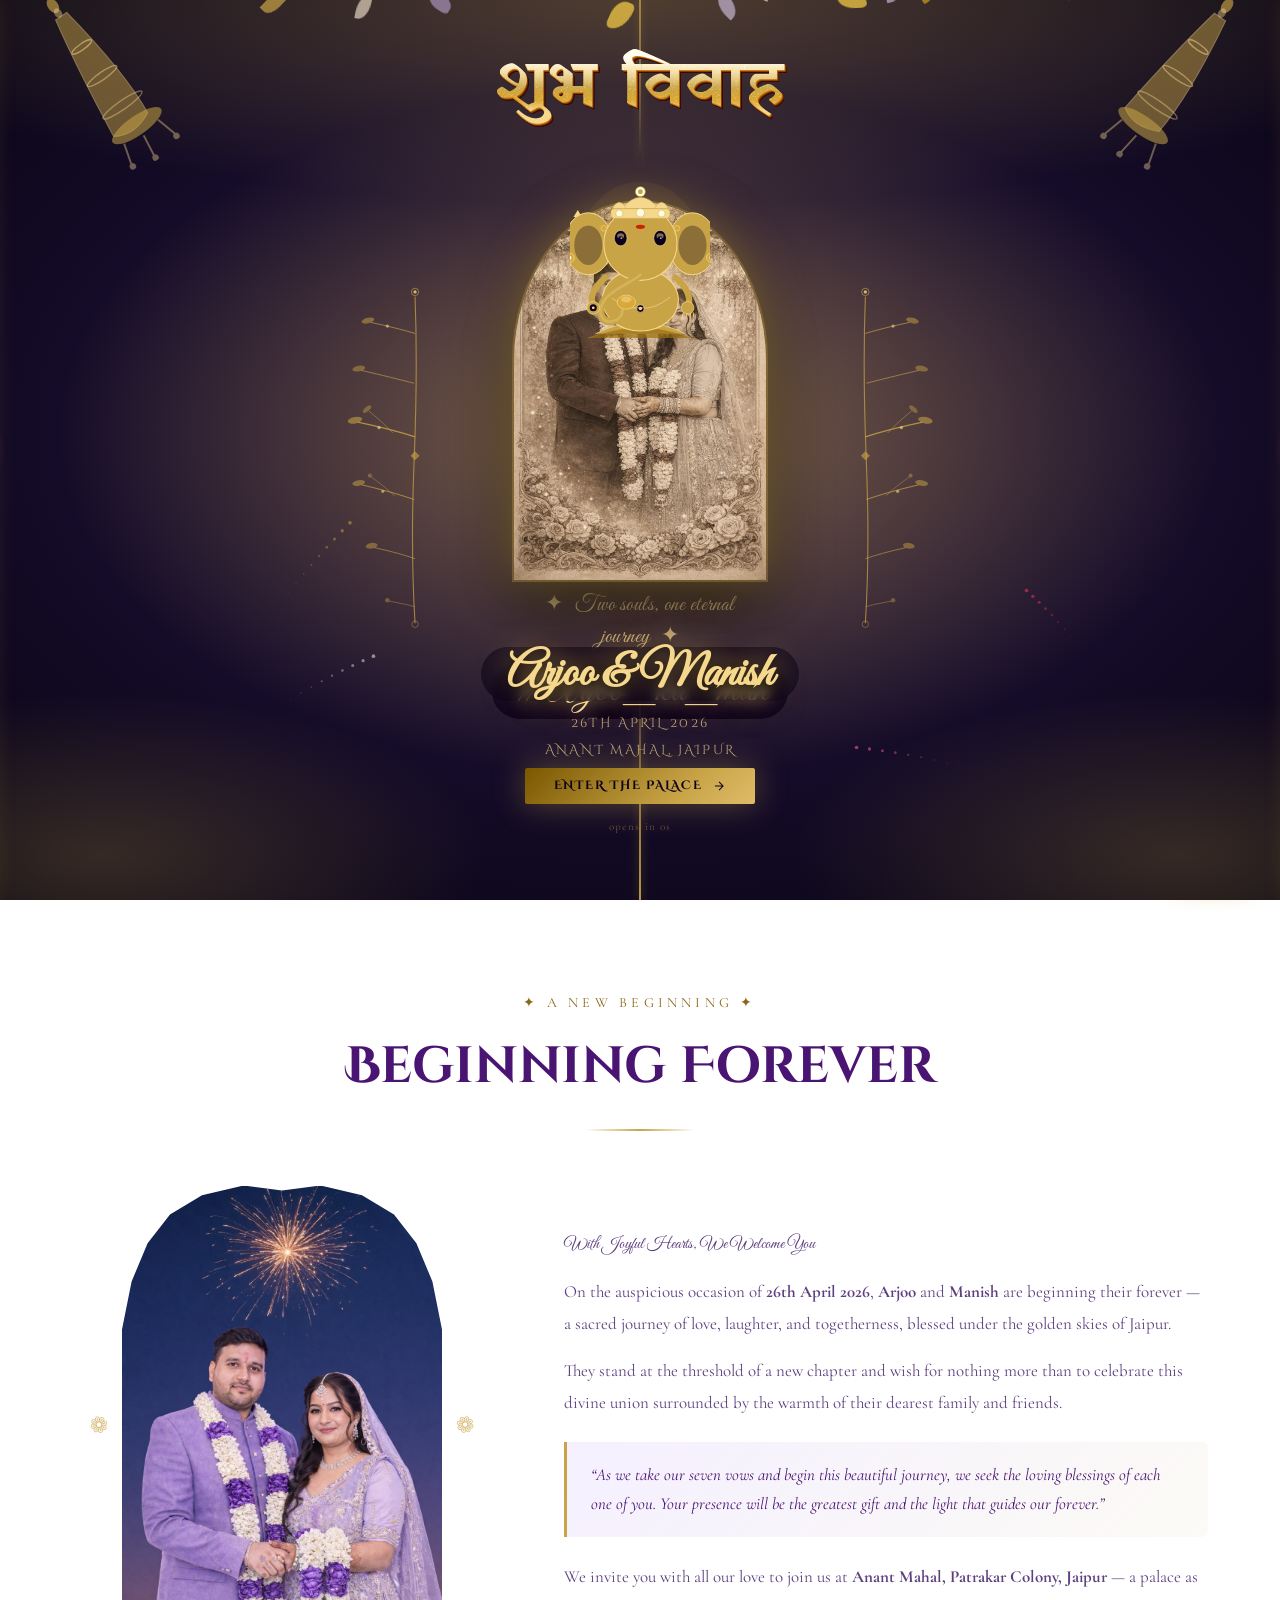
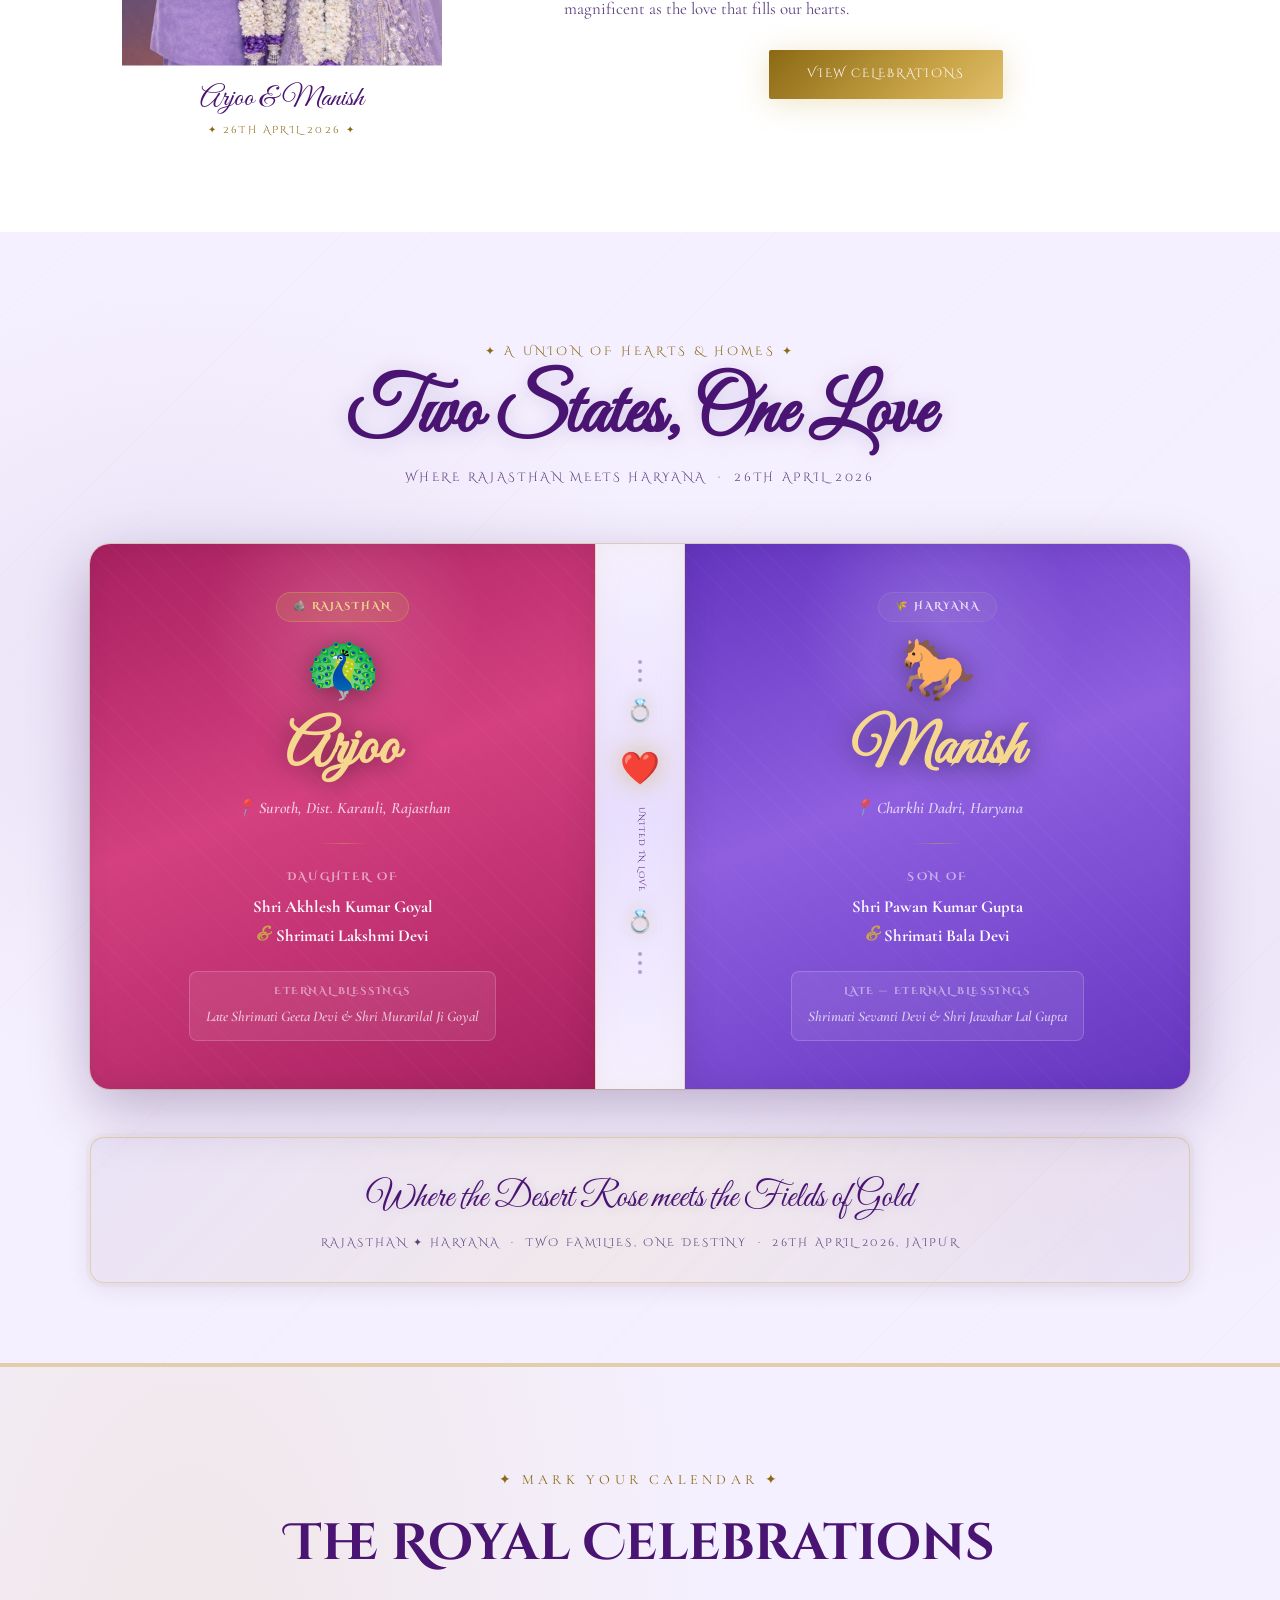
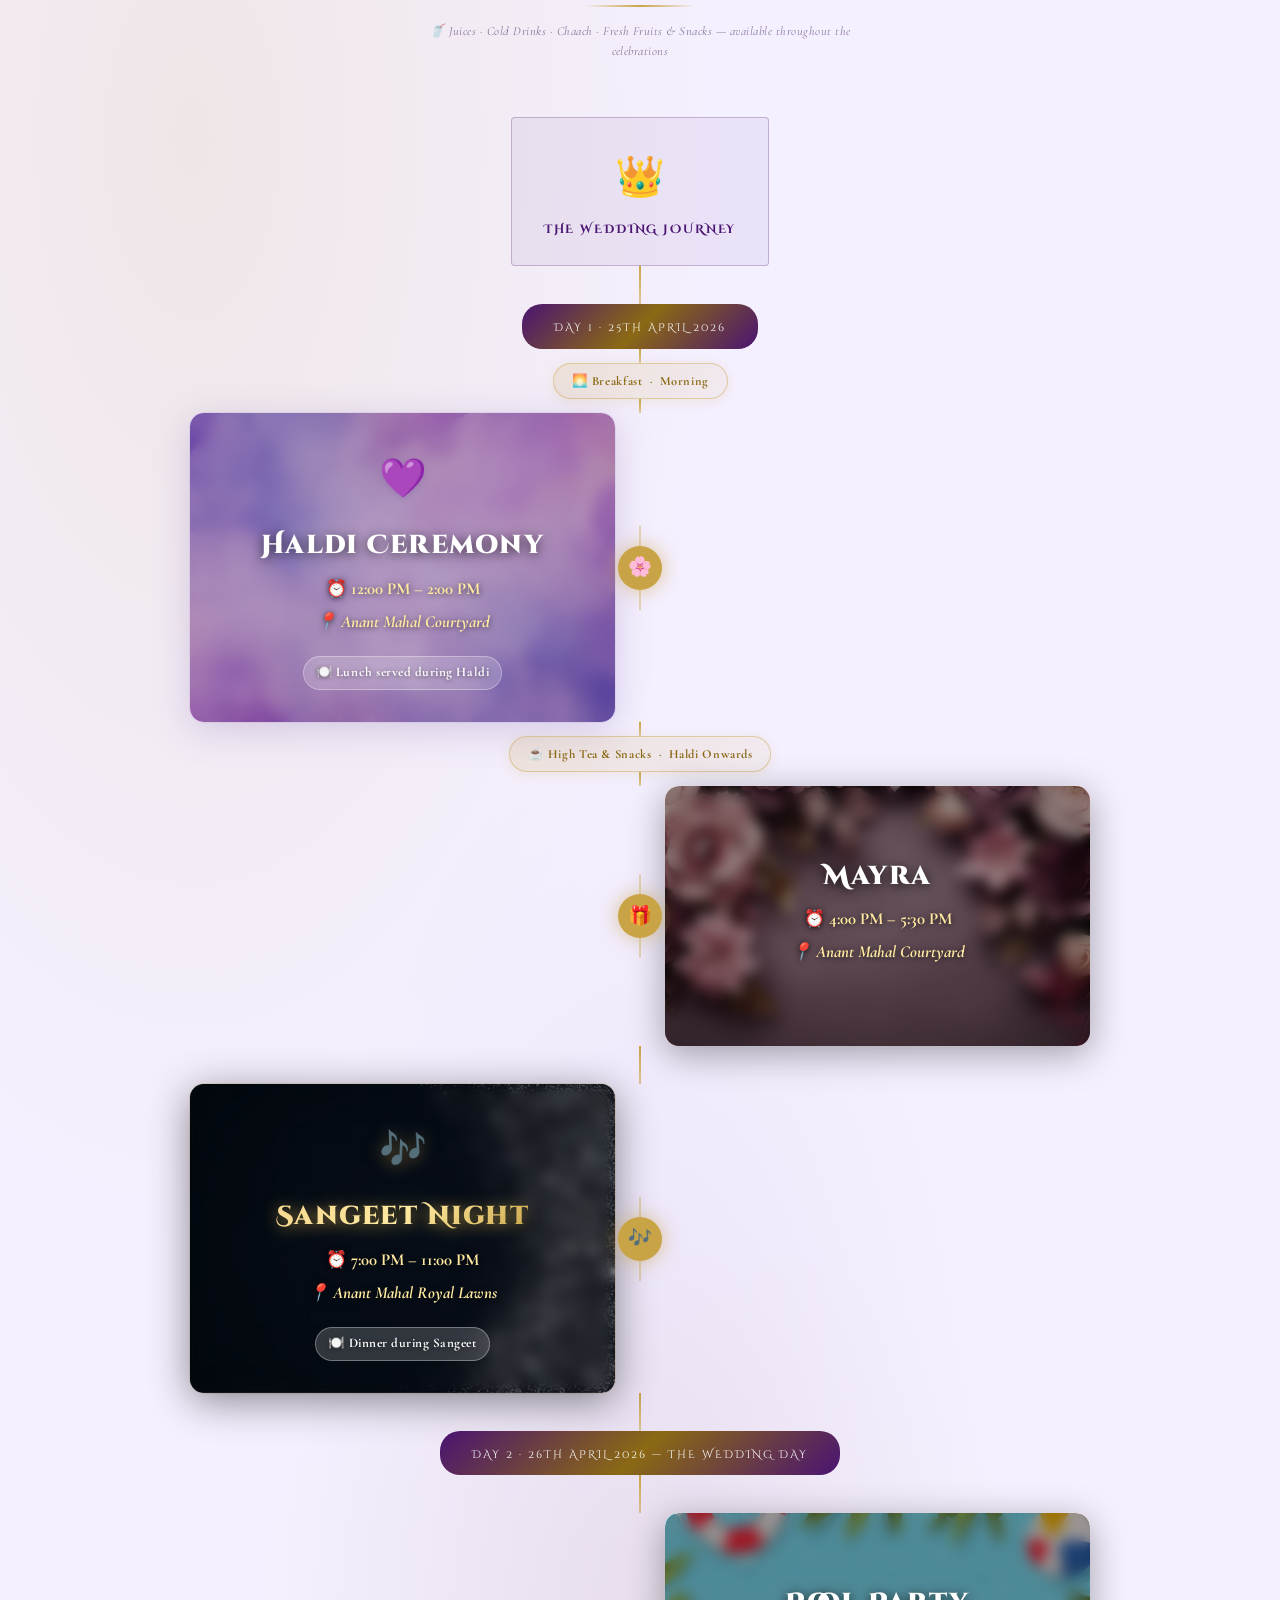
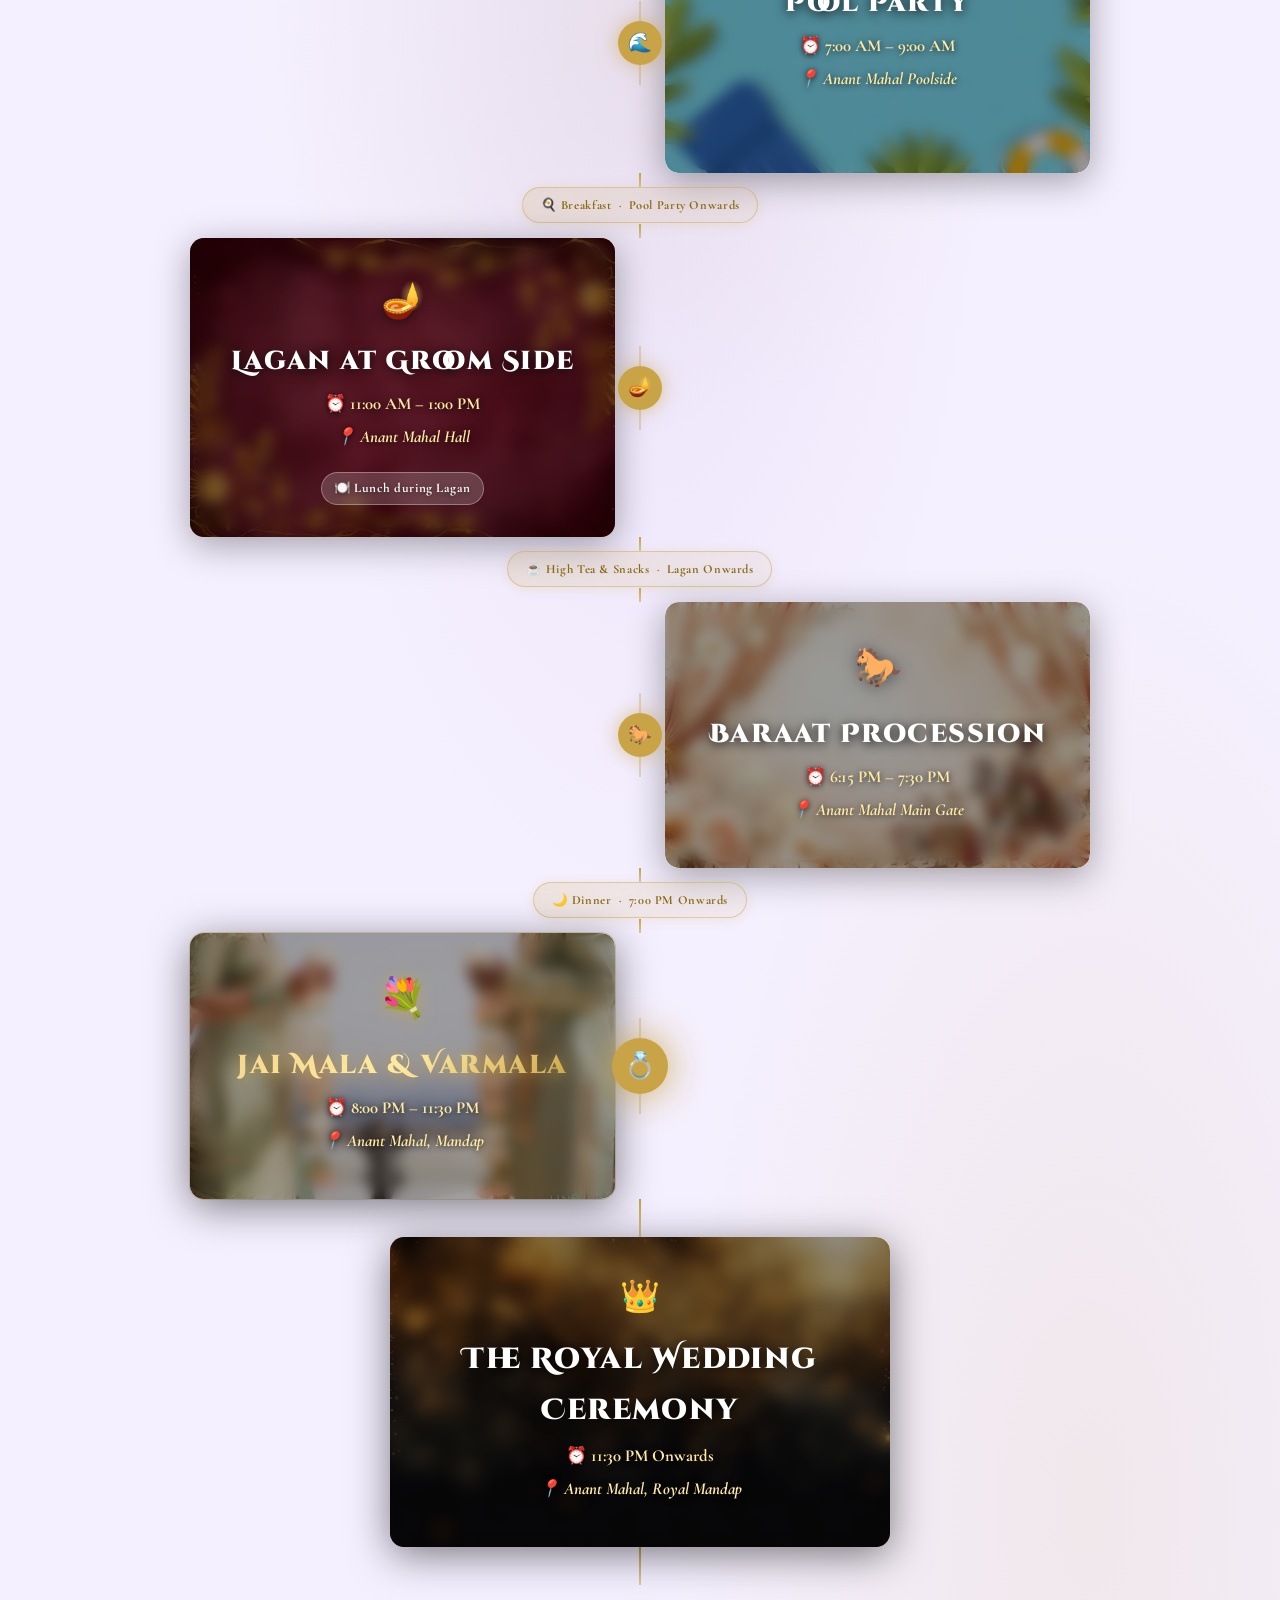
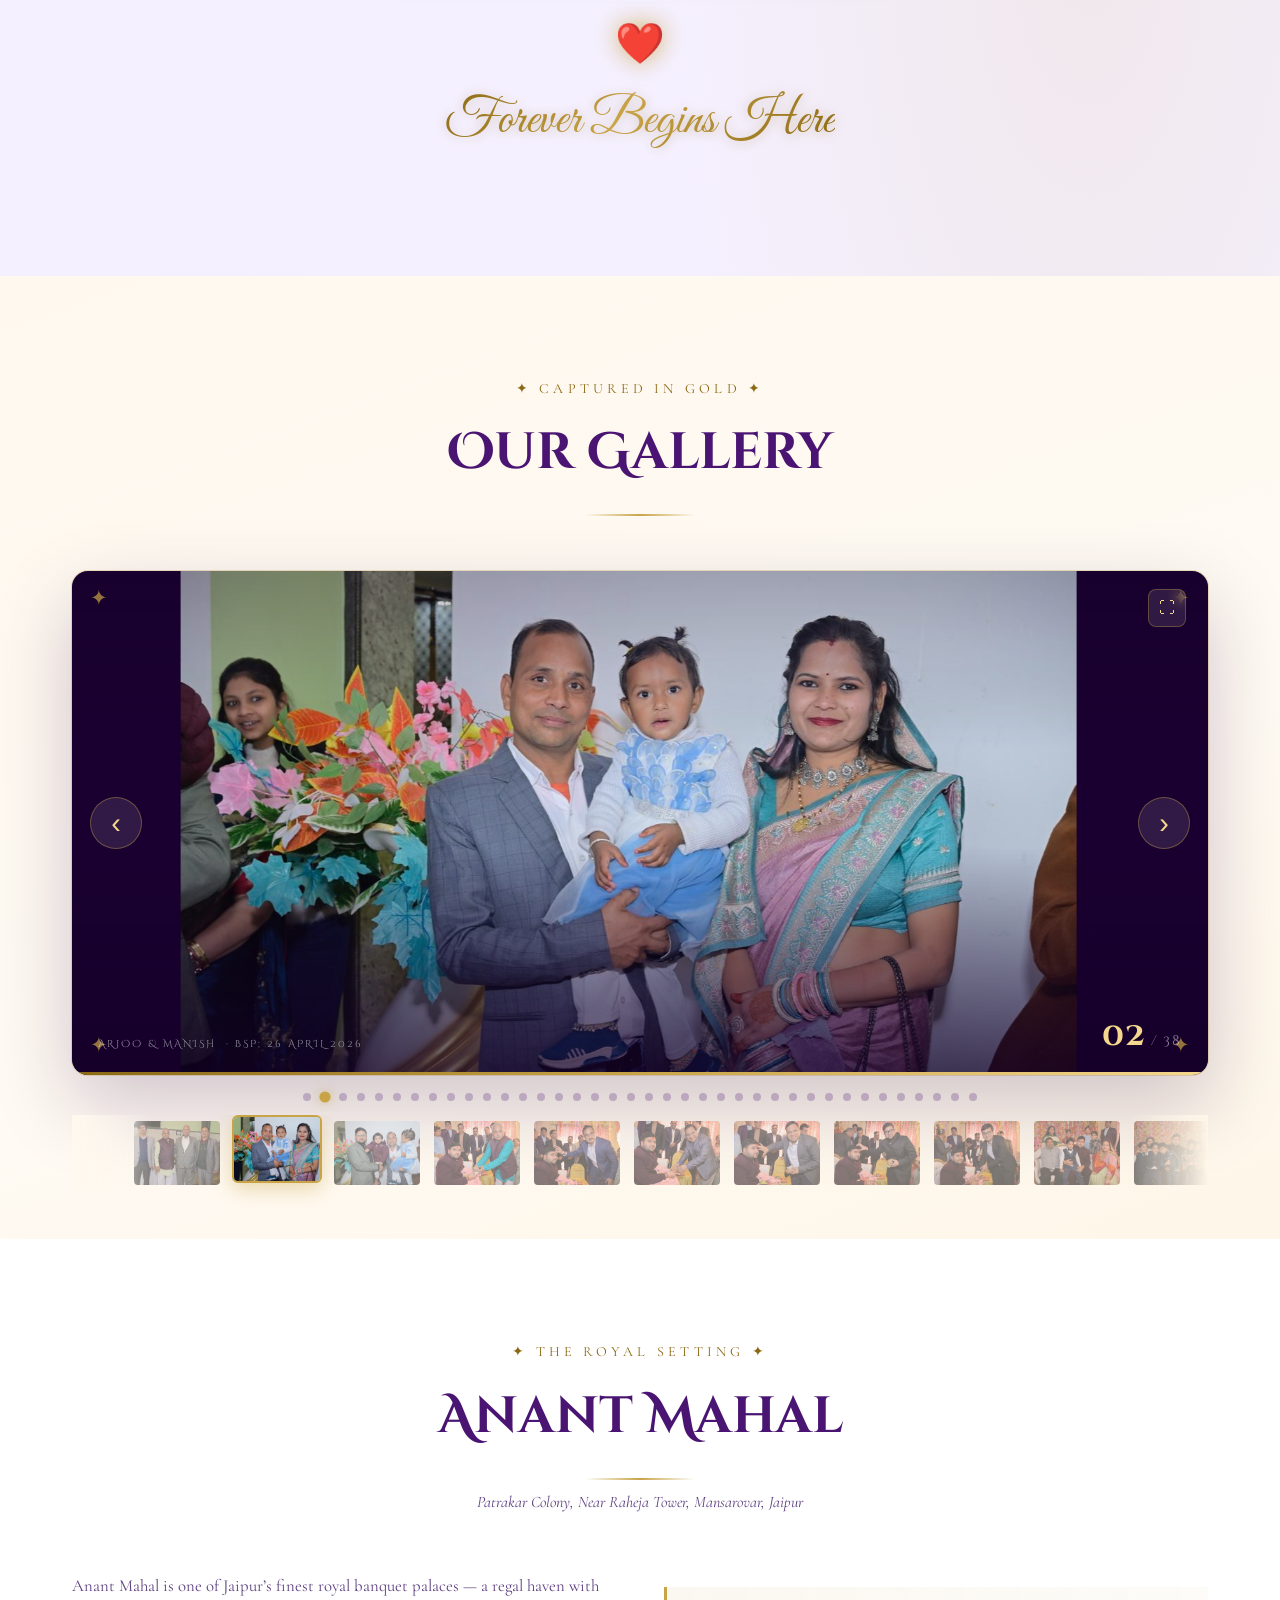
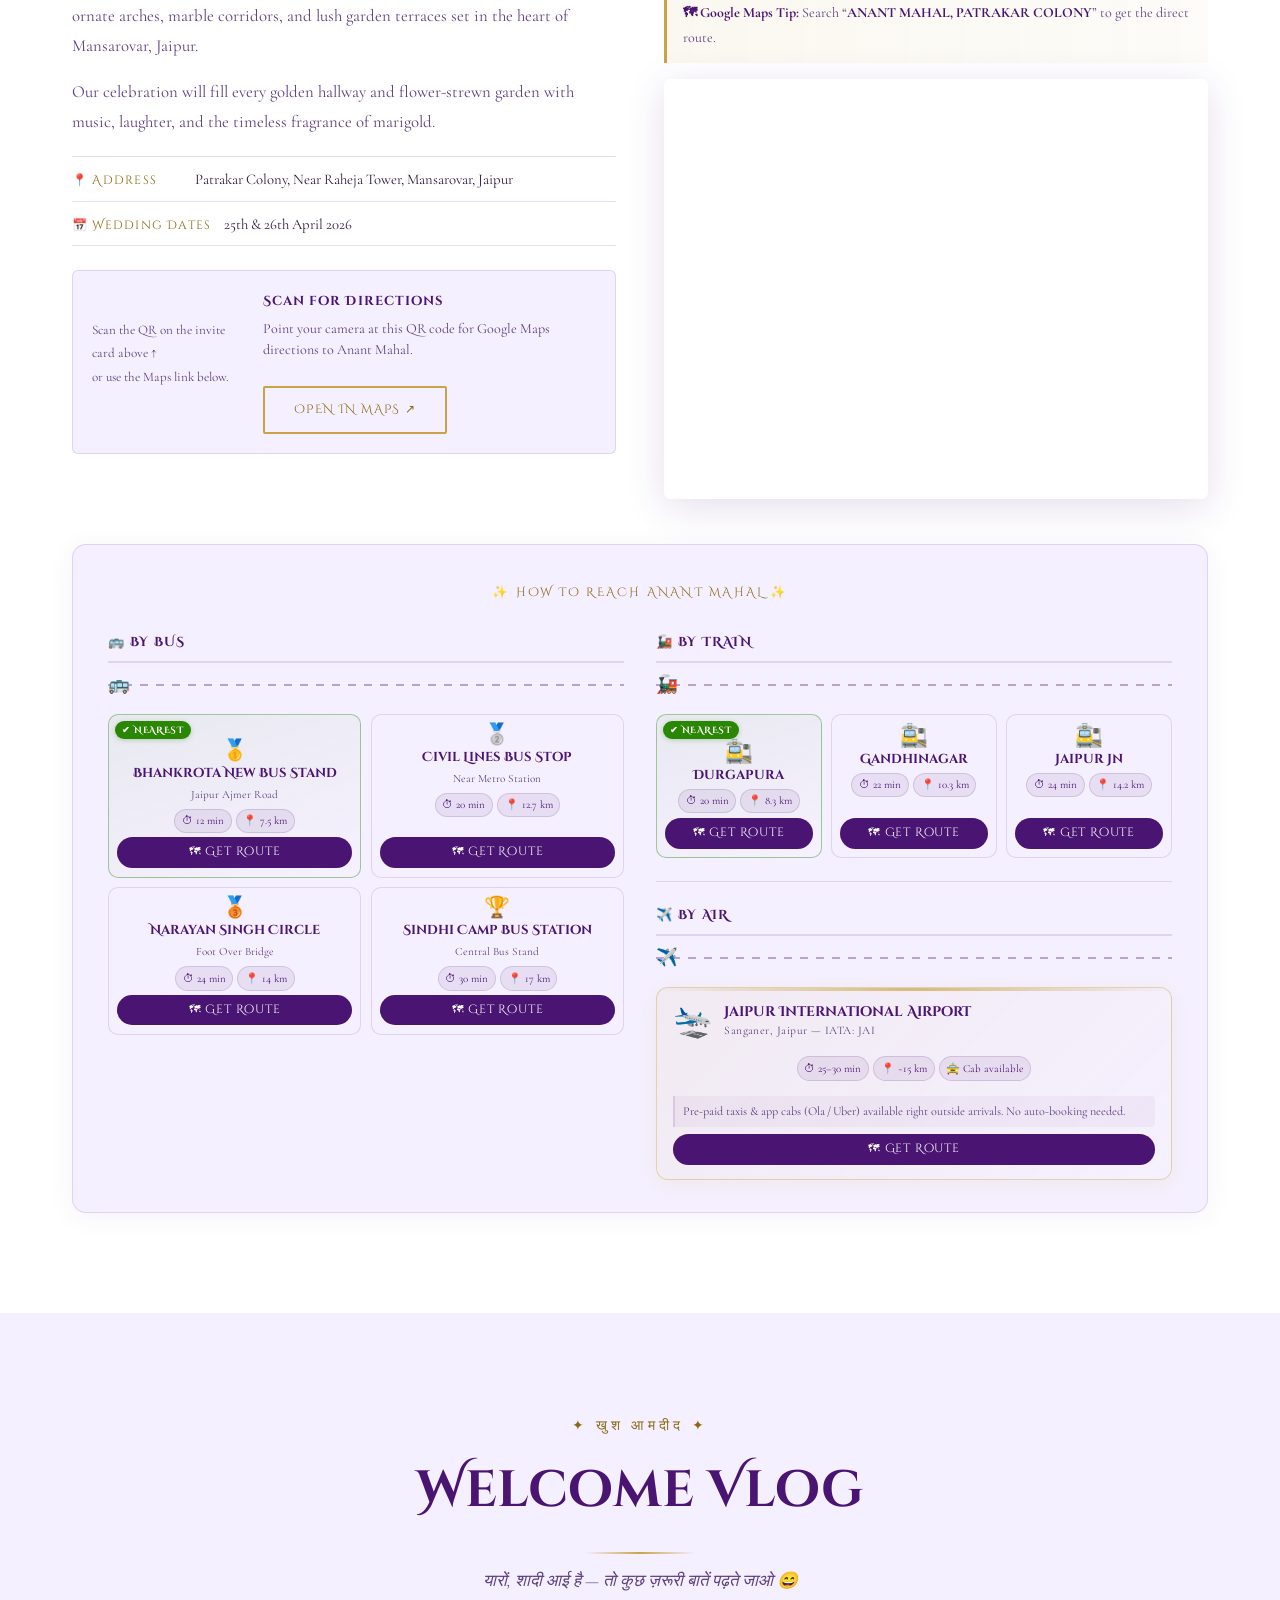
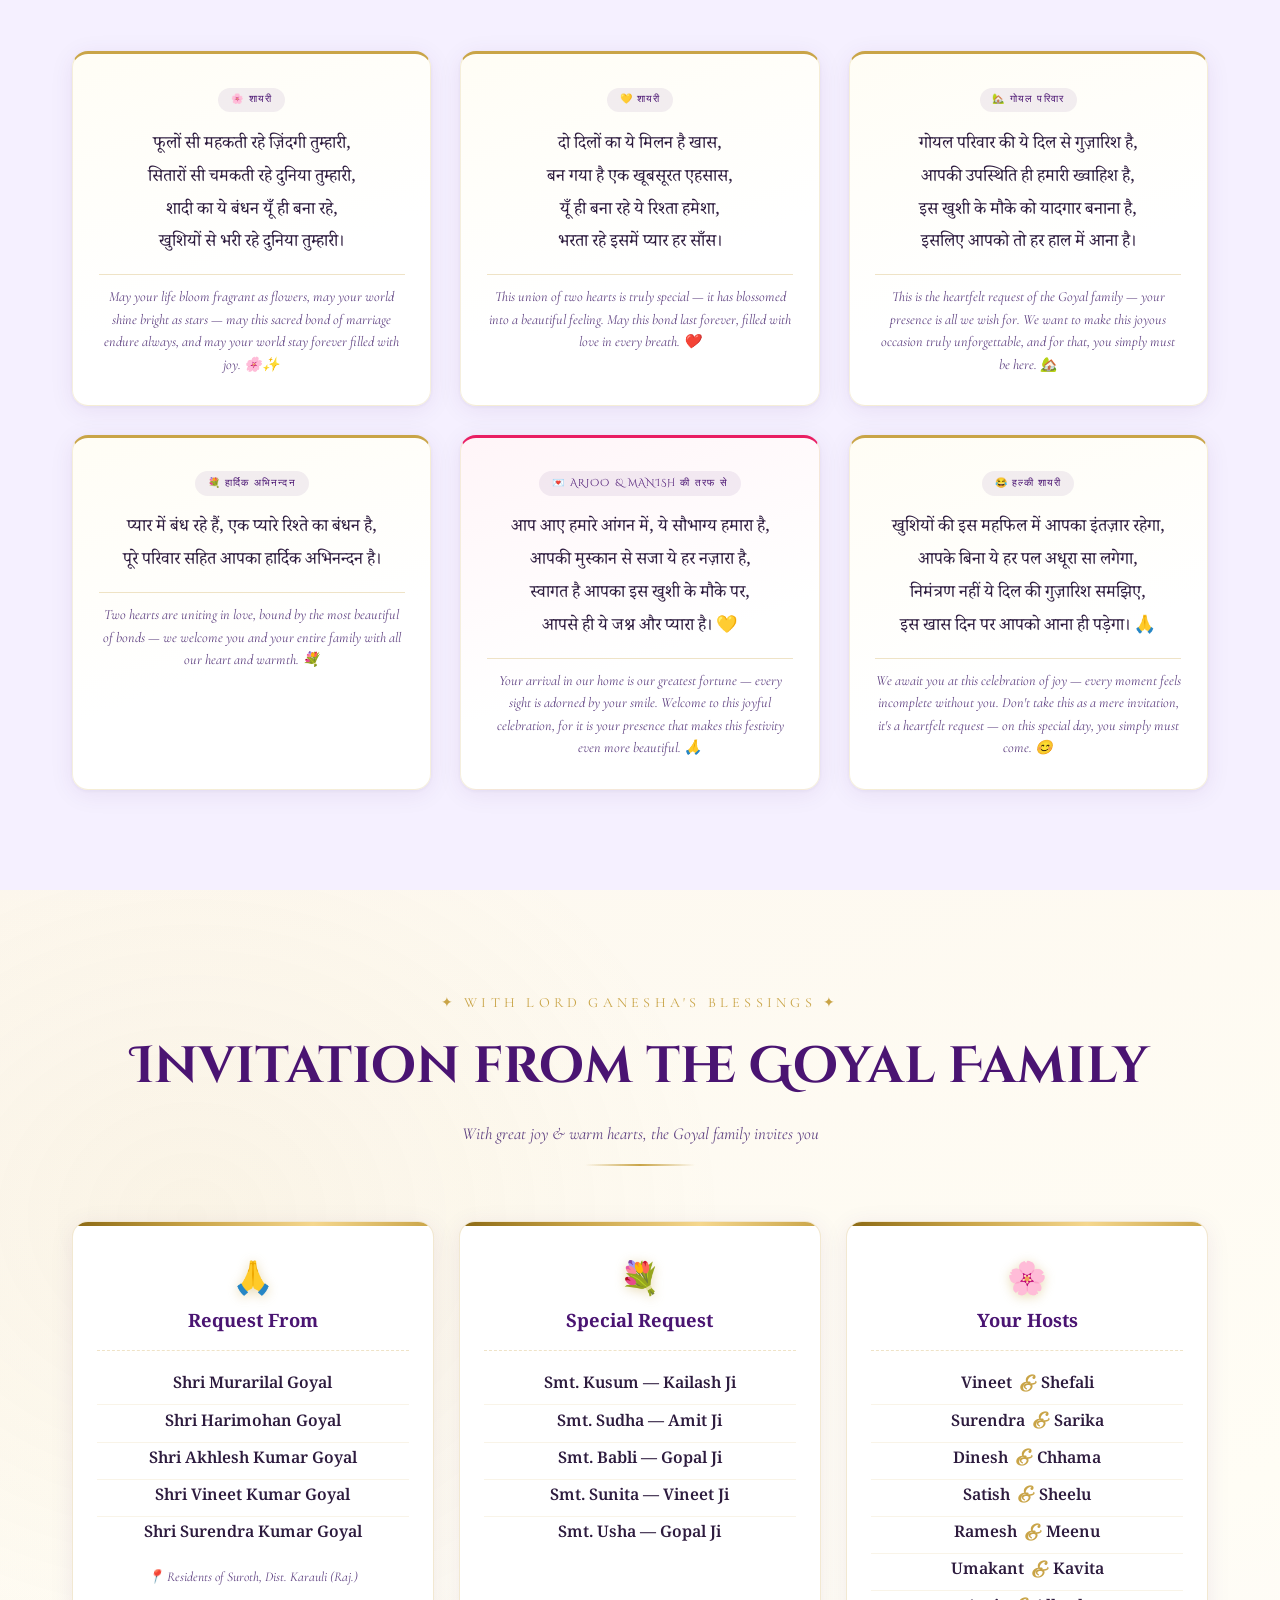
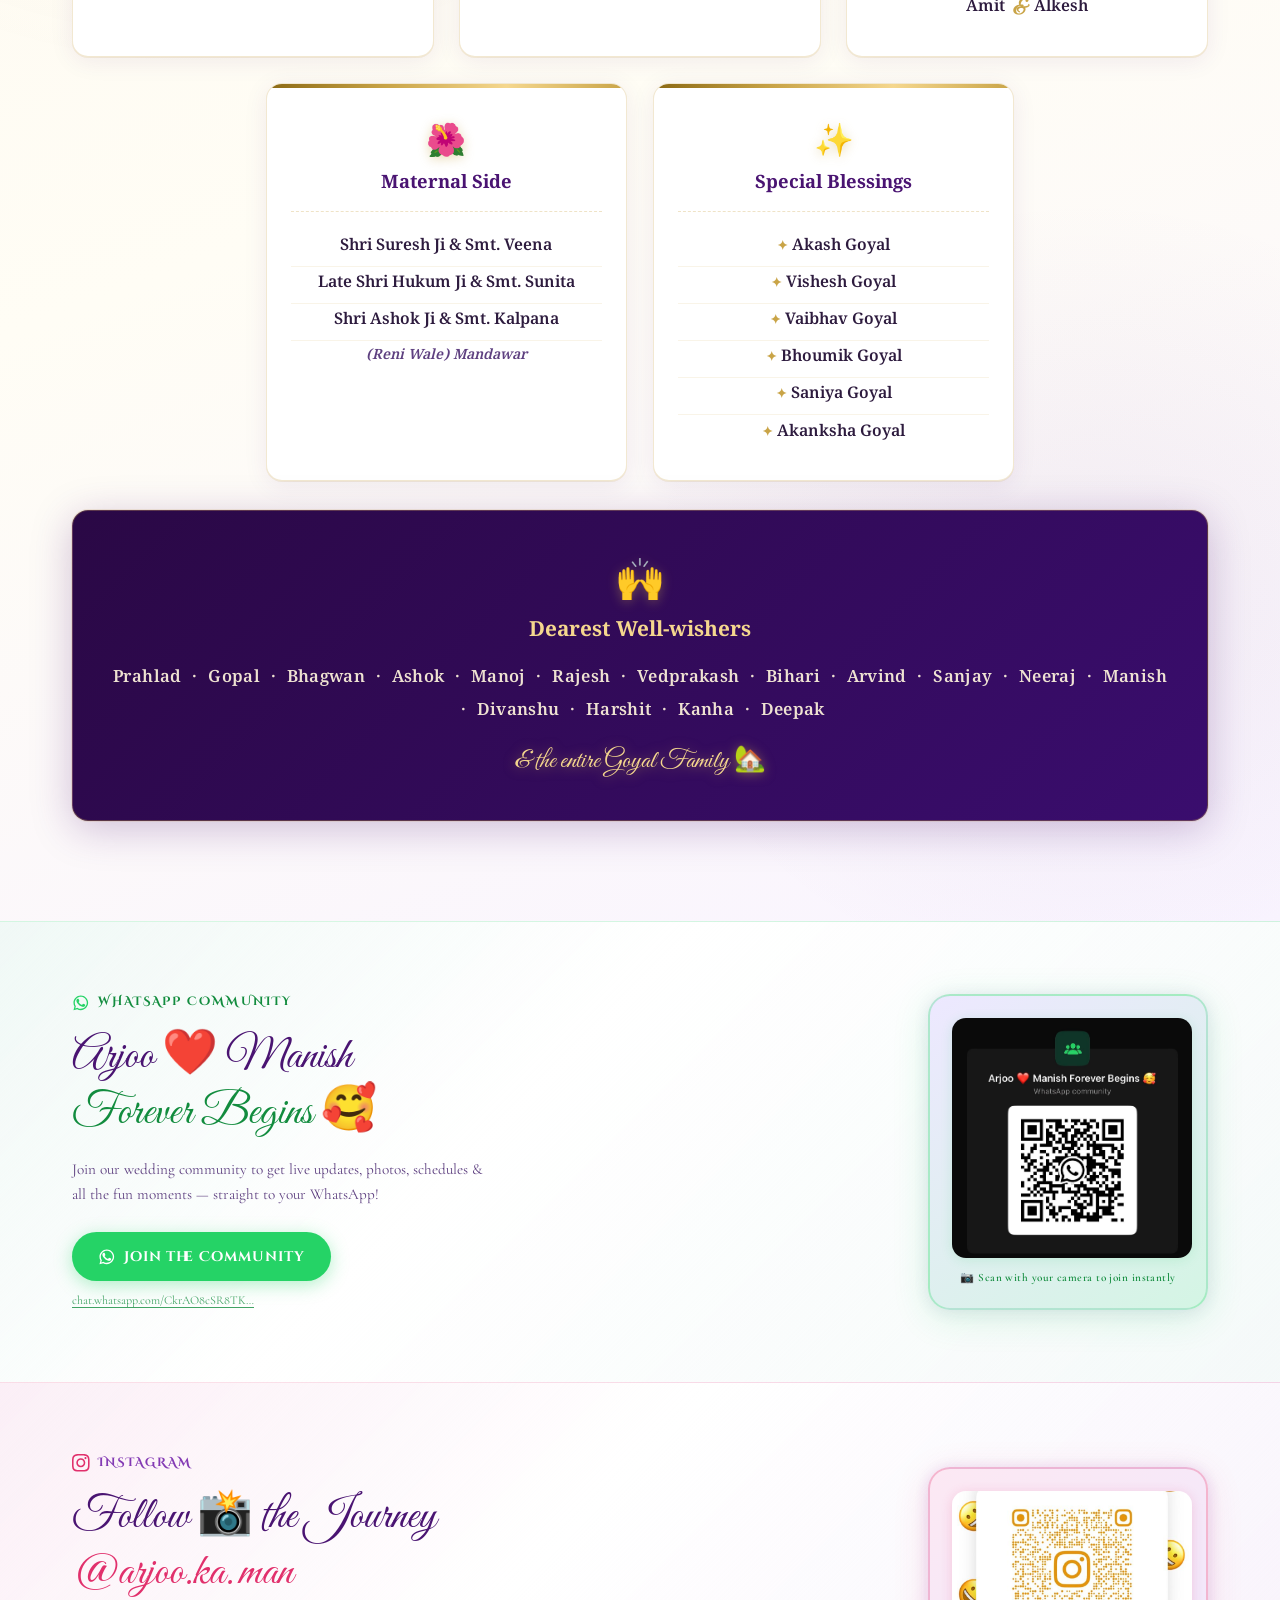
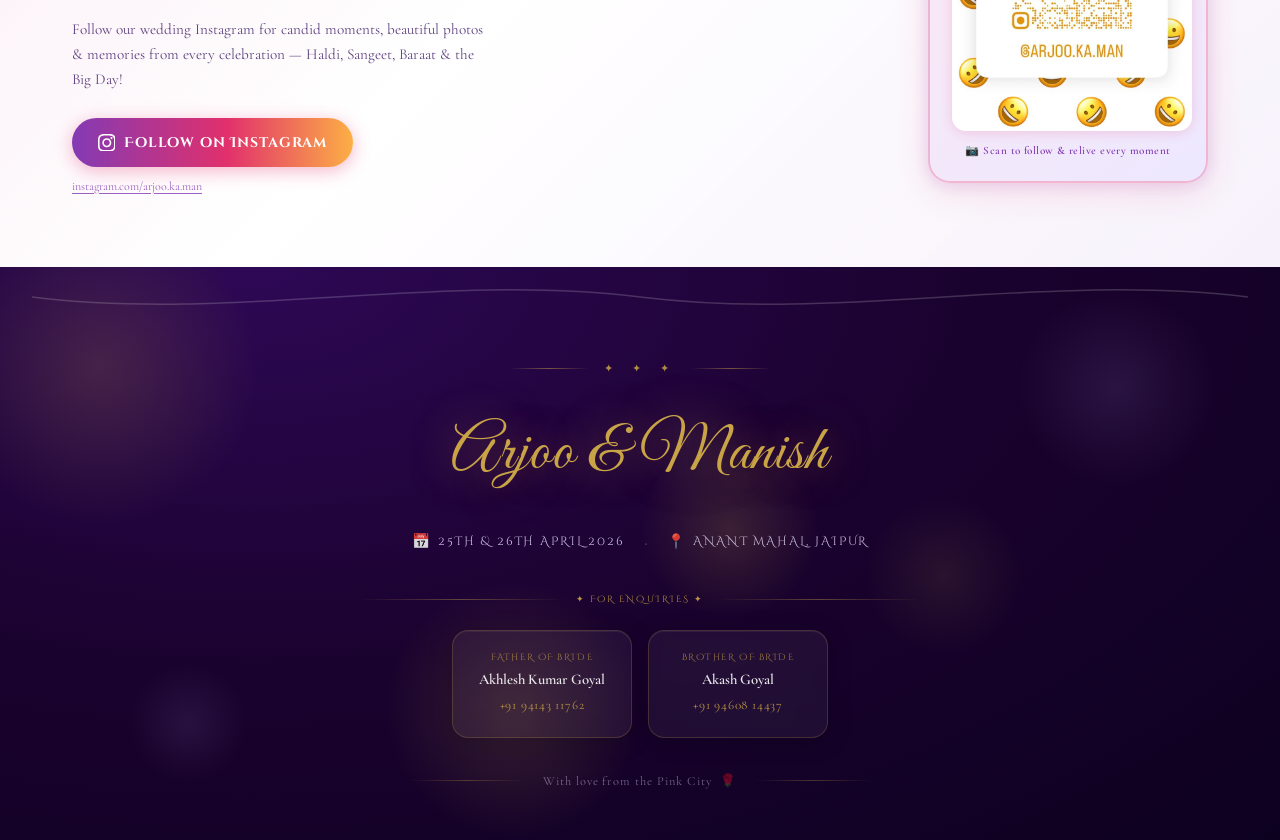
==== commit 3f8fa814: "chatbot" ====
--- a/index.html
+++ b/index.html
@@ -1093,6 +1093,56 @@
   </div>
 </section>
 
+<!-- ===== INSTAGRAM COMMUNITY ===== -->
+<section id="instagram" class="ig-section" aria-label="Instagram Community">
+  <div class="container">
+    <div class="wa-band" data-aos="fade-up">
+
+      <!-- LEFT: text + CTA -->
+      <div class="wa-text">
+        <div class="wa-eyebrow ig-eyebrow">
+          <!-- Instagram logo icon -->
+          <svg class="wa-icon ig-icon" viewBox="0 0 24 24" fill="currentColor" aria-hidden="true">
+            <path d="M12 2.163c3.204 0 3.584.012 4.85.07 3.252.148 4.771 1.691 4.919 4.919.058 1.265.069 1.645.069 4.849 0 3.205-.012 3.584-.069 4.849-.149 3.225-1.664 4.771-4.919 4.919-1.266.058-1.644.07-4.85.07-3.204 0-3.584-.012-4.849-.07-3.26-.149-4.771-1.699-4.919-4.92-.058-1.265-.07-1.644-.07-4.849 0-3.204.013-3.583.07-4.849.149-3.227 1.664-4.771 4.919-4.919 1.266-.057 1.645-.069 4.849-.069zm0-2.163c-3.259 0-3.667.014-4.947.072-4.358.2-6.78 2.618-6.98 6.98-.059 1.281-.073 1.689-.073 4.948 0 3.259.014 3.668.072 4.948.2 4.358 2.618 6.78 6.98 6.98 1.281.058 1.689.072 4.948.072 3.259 0 3.668-.014 4.948-.072 4.354-.2 6.782-2.618 6.979-6.98.059-1.28.073-1.689.073-4.948 0-3.259-.014-3.667-.072-4.947-.196-4.354-2.617-6.78-6.979-6.98-1.281-.059-1.69-.073-4.949-.073zm0 5.838c-3.403 0-6.162 2.759-6.162 6.162s2.759 6.163 6.162 6.163 6.162-2.759 6.162-6.163c0-3.403-2.759-6.162-6.162-6.162zm0 10.162c-2.209 0-4-1.79-4-4 0-2.209 1.791-4 4-4s4 1.791 4 4c0 2.21-1.791 4-4 4zm6.406-11.845c-.796 0-1.441.645-1.441 1.44s.645 1.44 1.441 1.44c.795 0 1.439-.645 1.439-1.44s-.644-1.44-1.439-1.44z"/>
+          </svg>
+          <span>Instagram</span>
+        </div>
+        <h2 class="wa-title">
+          Follow <span class="wa-heart">📸</span> the Journey<br>
+          <em style="color:#E1306C">@arjoo.ka.man</em>
+        </h2>
+        <p class="wa-desc">Follow our wedding Instagram for candid moments, beautiful photos &amp; memories from every celebration — Haldi, Sangeet, Baraat &amp; the Big Day!</p>
+        <div class="wa-actions">
+          <a href="https://www.instagram.com/arjoo.ka.man"
+             target="_blank" rel="noopener"
+             class="wa-btn ig-btn" aria-label="Follow on Instagram">
+            <svg viewBox="0 0 24 24" fill="currentColor" aria-hidden="true" style="width:1.1rem;height:1.1rem;flex-shrink:0">
+              <path d="M12 2.163c3.204 0 3.584.012 4.85.07 3.252.148 4.771 1.691 4.919 4.919.058 1.265.069 1.645.069 4.849 0 3.205-.012 3.584-.069 4.849-.149 3.225-1.664 4.771-4.919 4.919-1.266.058-1.644.07-4.85.07-3.204 0-3.584-.012-4.849-.07-3.26-.149-4.771-1.699-4.919-4.92-.058-1.265-.07-1.644-.07-4.849 0-3.204.013-3.583.07-4.849.149-3.227 1.664-4.771 4.919-4.919 1.266-.057 1.645-.069 4.849-.069zm0-2.163c-3.259 0-3.667.014-4.947.072-4.358.2-6.78 2.618-6.98 6.98-.059 1.281-.073 1.689-.073 4.948 0 3.259.014 3.668.072 4.948.2 4.358 2.618 6.78 6.98 6.98 1.281.058 1.689.072 4.948.072 3.259 0 3.668-.014 4.948-.072 4.354-.2 6.782-2.618 6.979-6.98.059-1.28.073-1.689.073-4.948 0-3.259-.014-3.667-.072-4.947-.196-4.354-2.617-6.78-6.979-6.98-1.281-.059-1.69-.073-4.949-.073zm0 5.838c-3.403 0-6.162 2.759-6.162 6.162s2.759 6.163 6.162 6.163 6.162-2.759 6.162-6.163c0-3.403-2.759-6.162-6.162-6.162zm0 10.162c-2.209 0-4-1.79-4-4 0-2.209 1.791-4 4-4s4 1.791 4 4c0 2.21-1.791 4-4 4zm6.406-11.845c-.796 0-1.441.645-1.441 1.44s.645 1.44 1.441 1.44c.795 0 1.439-.645 1.439-1.44s-.644-1.44-1.439-1.44z"/>
+            </svg>
+            Follow on Instagram
+          </a>
+          <a href="https://www.instagram.com/arjoo.ka.man"
+             target="_blank" rel="noopener" class="wa-link ig-link">
+            instagram.com/arjoo.ka.man
+          </a>
+        </div>
+      </div>
+
+      <!-- RIGHT: QR code -->
+      <div class="wa-qr-wrap">
+        <div class="wa-qr-card ig-qr-card">
+          <img src="assets/images/instagram-qr.jpeg"
+               alt="Scan to follow Arjoo &amp; Manish on Instagram"
+               class="wa-qr-img ig-qr-img"
+               loading="lazy" />
+          <p class="wa-qr-hint ig-qr-hint">📷 Scan to follow &amp; relive every moment</p>
+        </div>
+      </div>
+
+    </div>
+  </div>
+</section>
+
 <footer class="site-footer" role="contentinfo">
 
   <!-- top wave separator -->
--- a/css/styles.css
+++ b/css/styles.css
@@ -225,6 +225,44 @@
   .wa-qr-card { max-width: 240px; }
   .wa-qr-img { width: 200px; height: 200px; }
   .wa-eyebrow { justify-content: center; }
+}
+
+/* ── INSTAGRAM SECTION ─────────────────────────────────────── */
+.ig-section {
+  padding: 70px 0;
+  background: linear-gradient(135deg,
+    rgba(225,48,108,.06) 0%,
+    rgba(255,255,255,1) 40%,
+    rgba(131,58,180,.05) 100%);
+  border-top: 1px solid rgba(225,48,108,.15);
+}
+.ig-eyebrow { color: #833AB4; }
+.ig-icon    { color: #E1306C; }
+.ig-btn {
+  background: linear-gradient(90deg, #833AB4 0%, #E1306C 55%, #FCAF45 100%);
+  box-shadow: 0 4px 18px rgba(225,48,108,.35);
+}
+.ig-btn:hover {
+  background: linear-gradient(90deg, #6e2fa0 0%, #c01d54 55%, #e09d30 100%);
+  transform: translateY(-2px);
+  box-shadow: 0 8px 24px rgba(225,48,108,.45);
+}
+.ig-link       { color: #833AB4; }
+.ig-qr-card    {
+  background: linear-gradient(145deg, #fce8f3 0%, #ede8ff 100%);
+  border-color: rgba(225,48,108,.28);
+  box-shadow: 0 8px 36px rgba(225,48,108,.14), 0 2px 16px rgba(131,58,180,.16);
+}
+.ig-qr-img     { box-shadow: 0 2px 12px rgba(225,48,108,.18); }
+.ig-qr-hint    { color: #833AB4; }
+@media (max-width: 700px) {
+  .ig-section .wa-band    { grid-template-columns: 1fr; text-align: center; }
+  .ig-section .wa-actions { align-items: center; }
+  .ig-section .wa-desc    { max-width: 100%; margin-left: auto; margin-right: auto; }
+  .ig-section .wa-qr-wrap { display: flex; justify-content: center; }
+  .ig-section .ig-qr-card { max-width: 240px; }
+  .ig-section .ig-qr-img  { width: 200px; height: 200px; }
+  .ig-section .ig-eyebrow { justify-content: center; }
 }
 
 /* ── FOOTER ────────────────────────────────────────────────── */
@@ -2177,6 +2215,15 @@
   font-size: .74rem;
 }
 .armaan-link--wa:hover { background: #128C3E; }
+.armaan-link--ig {
+  background: linear-gradient(90deg, #833AB4, #E1306C, #FCAF45);
+  color: #fff !important;
+  text-decoration: none;
+  padding: .3rem .8rem;
+  border-radius: 20px;
+  font-size: .74rem;
+}
+.armaan-link--ig:hover { opacity: .88; }
 
 /* ─ Quick replies ─ */
 .armaan-qr-row { display: flex; flex-wrap: wrap; gap: .4rem; padding: 0 .1rem; }
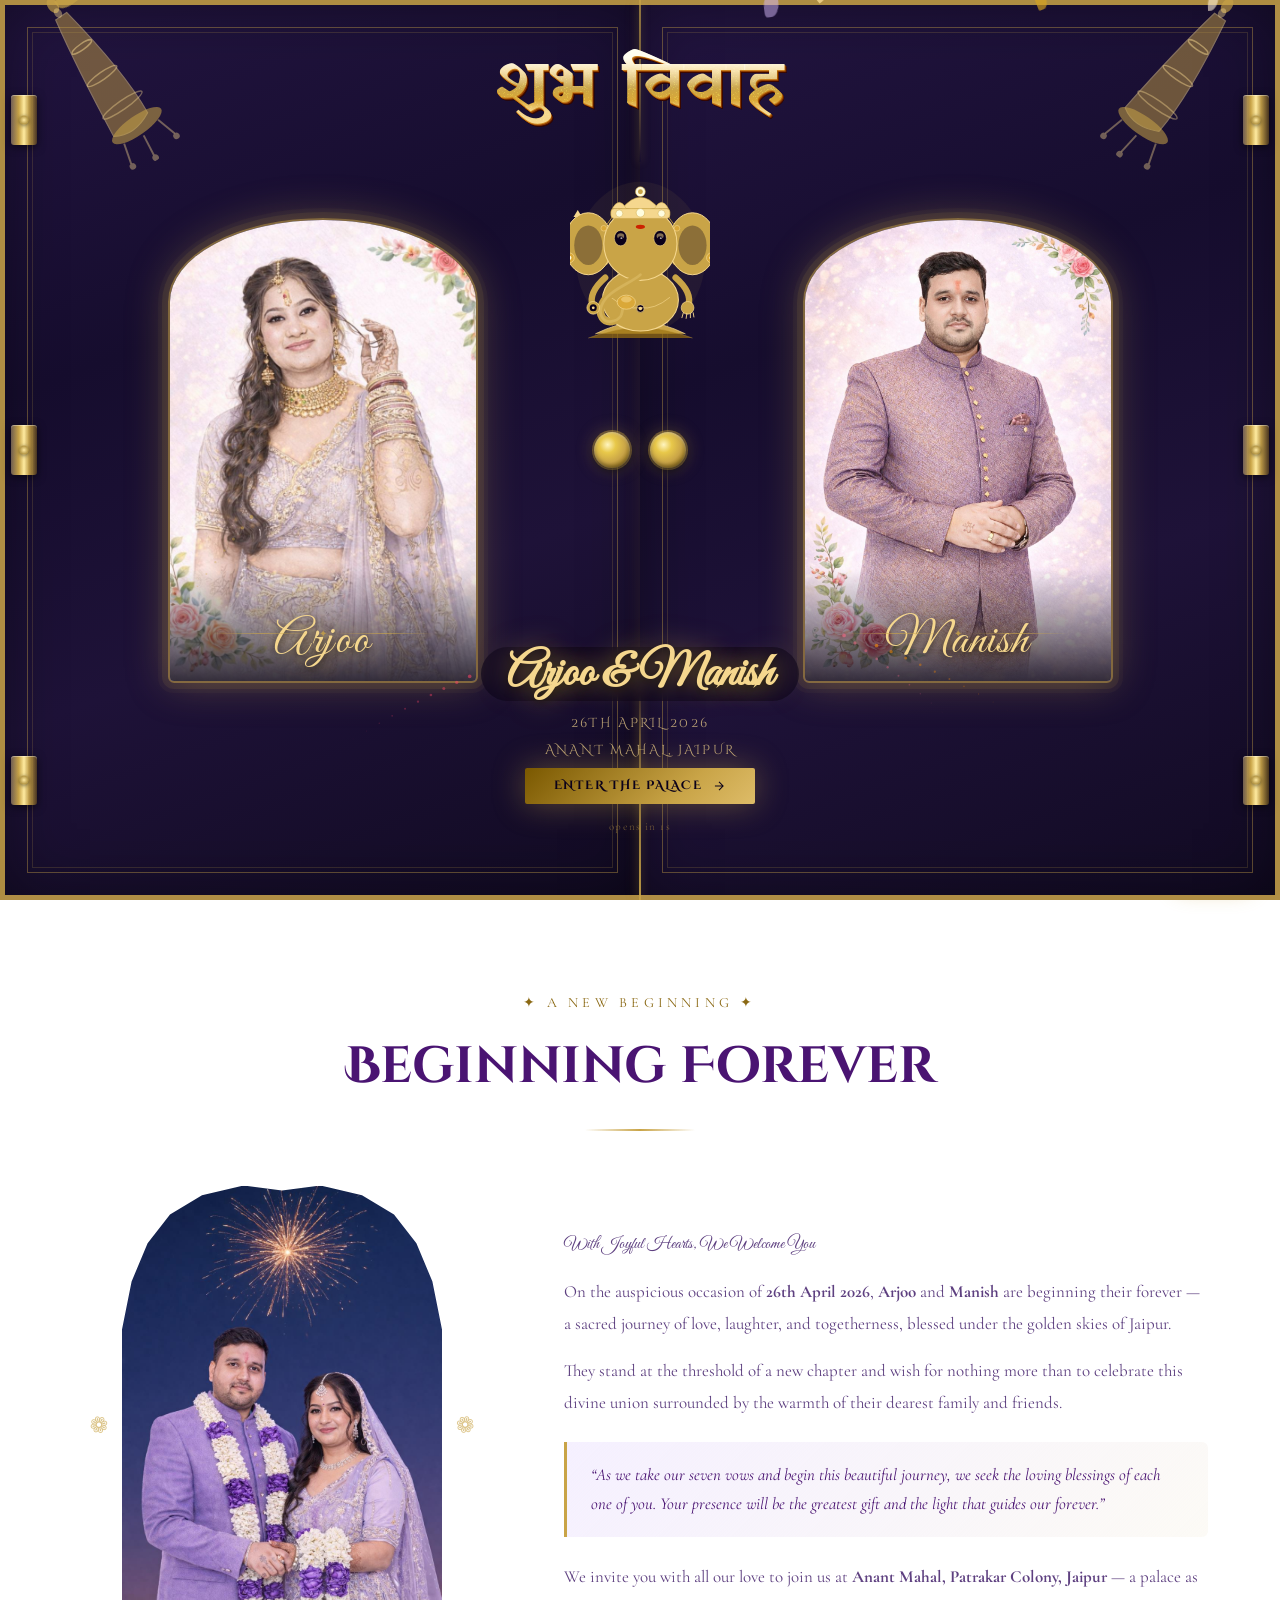
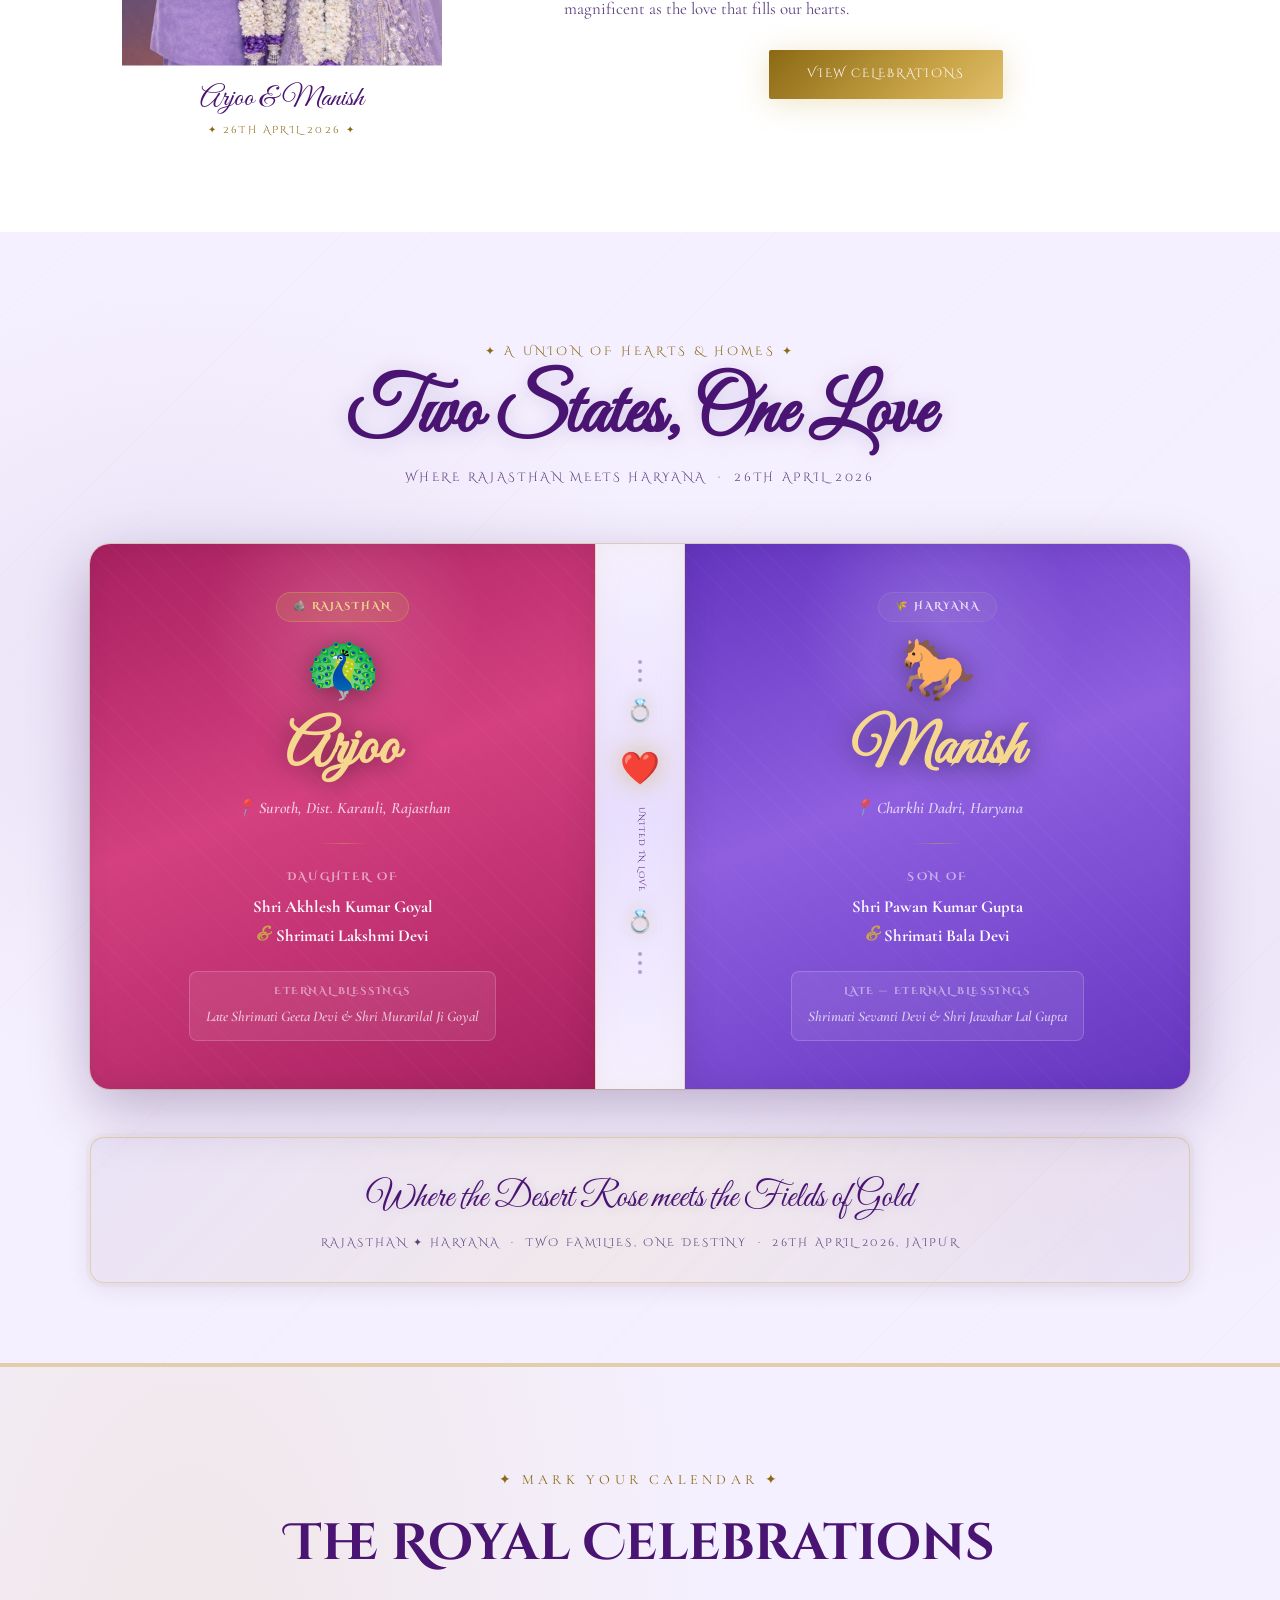
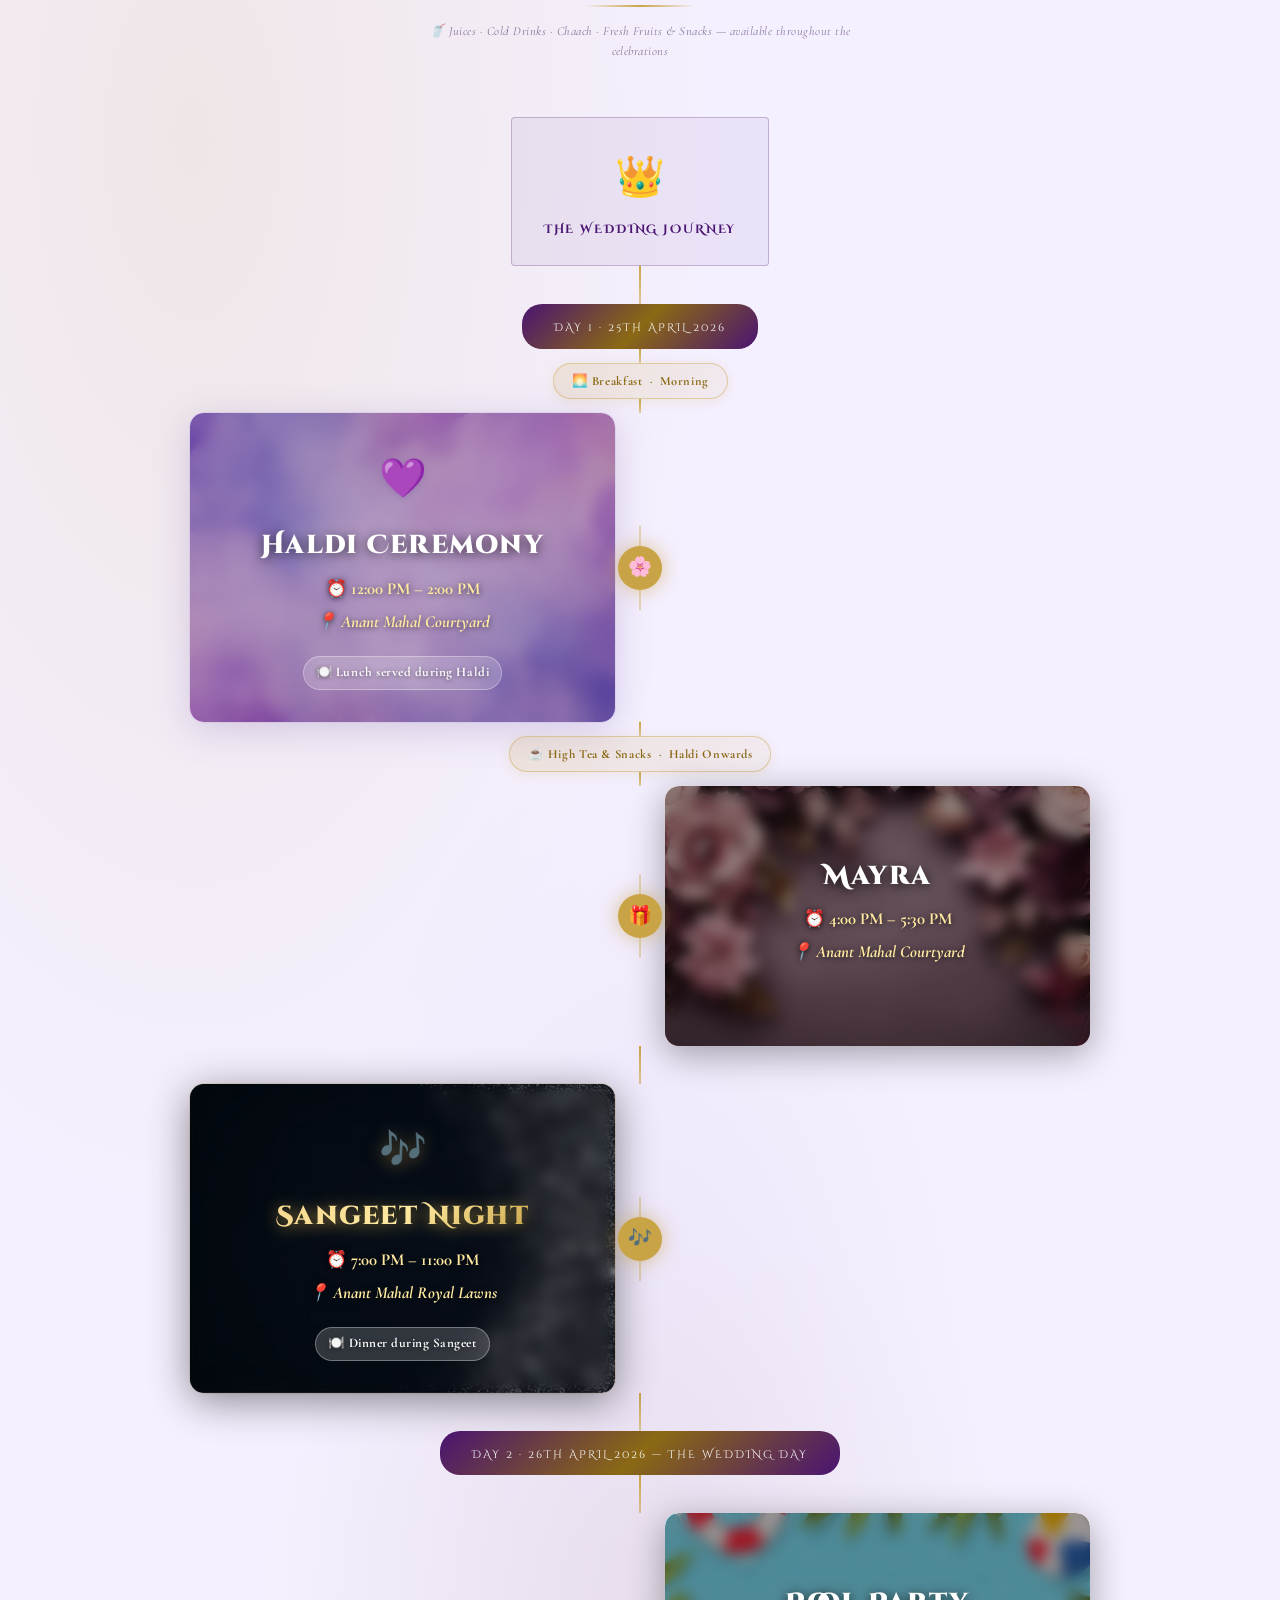
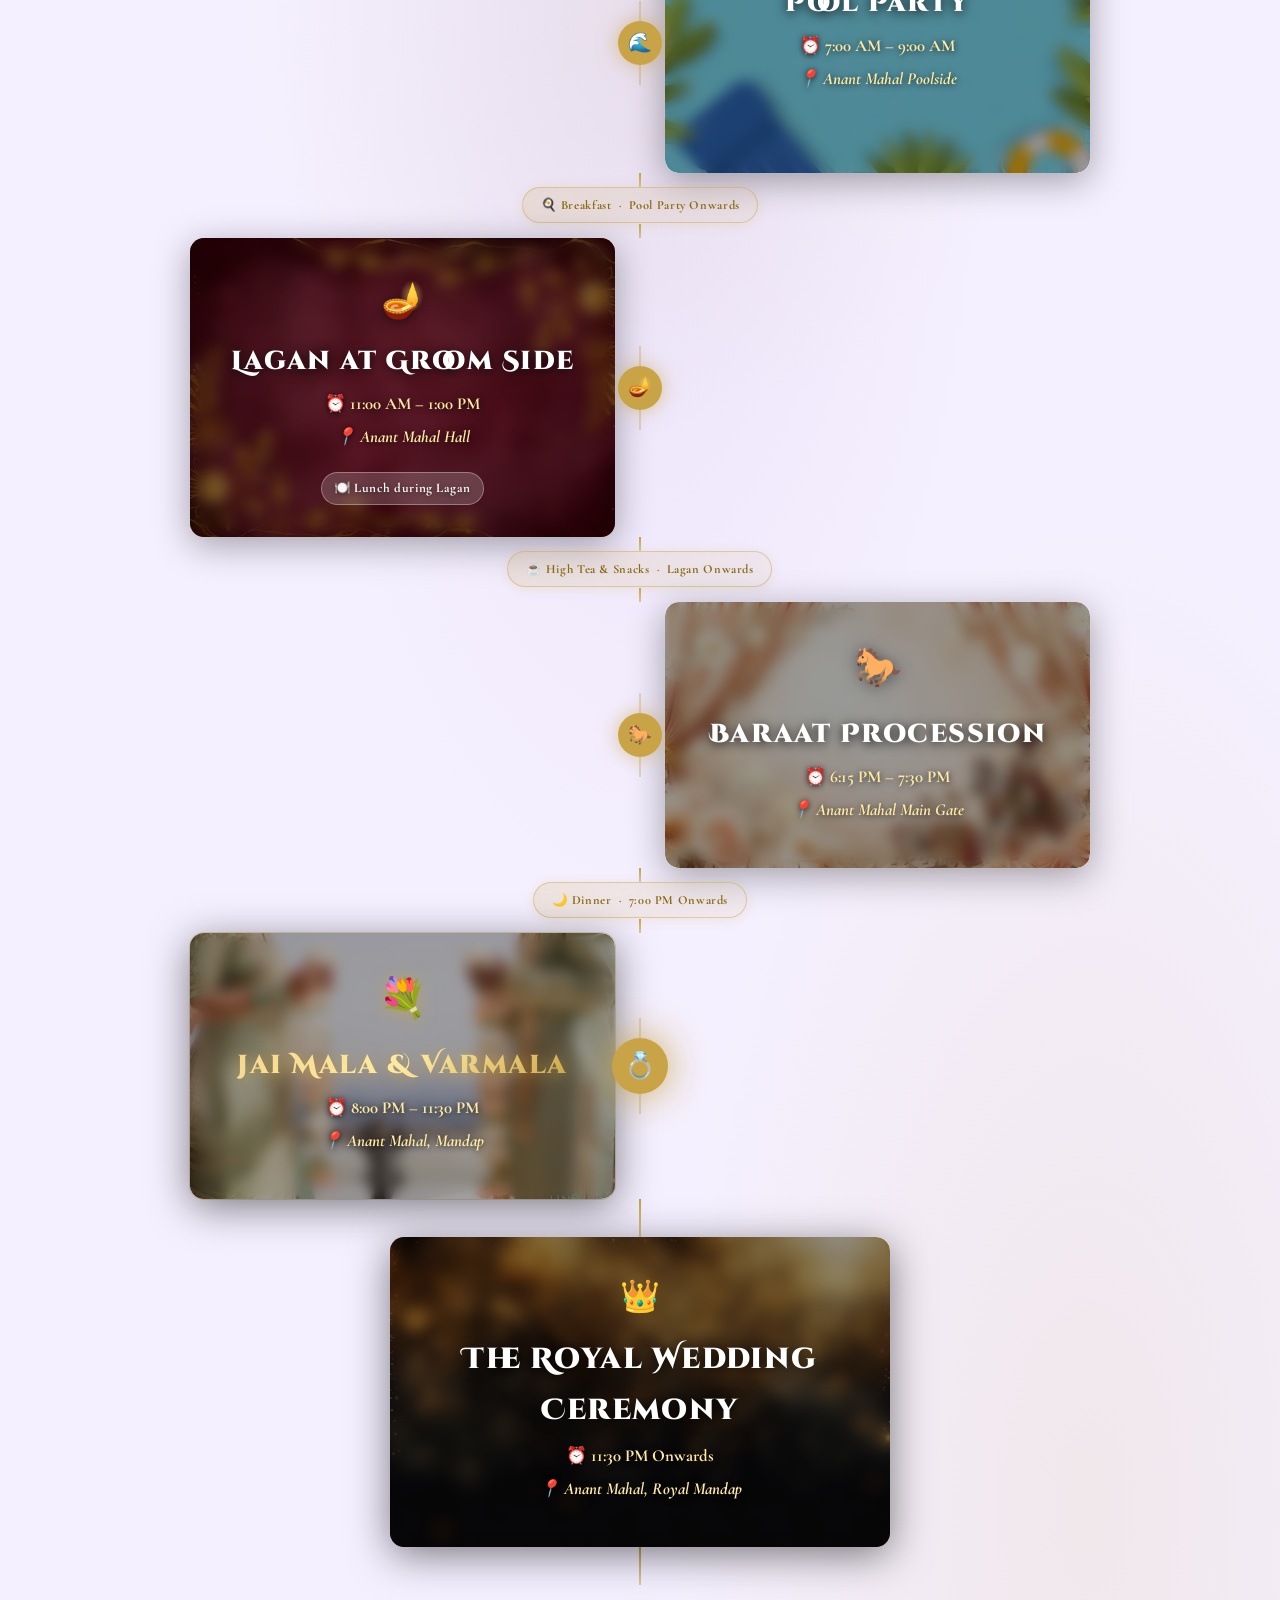
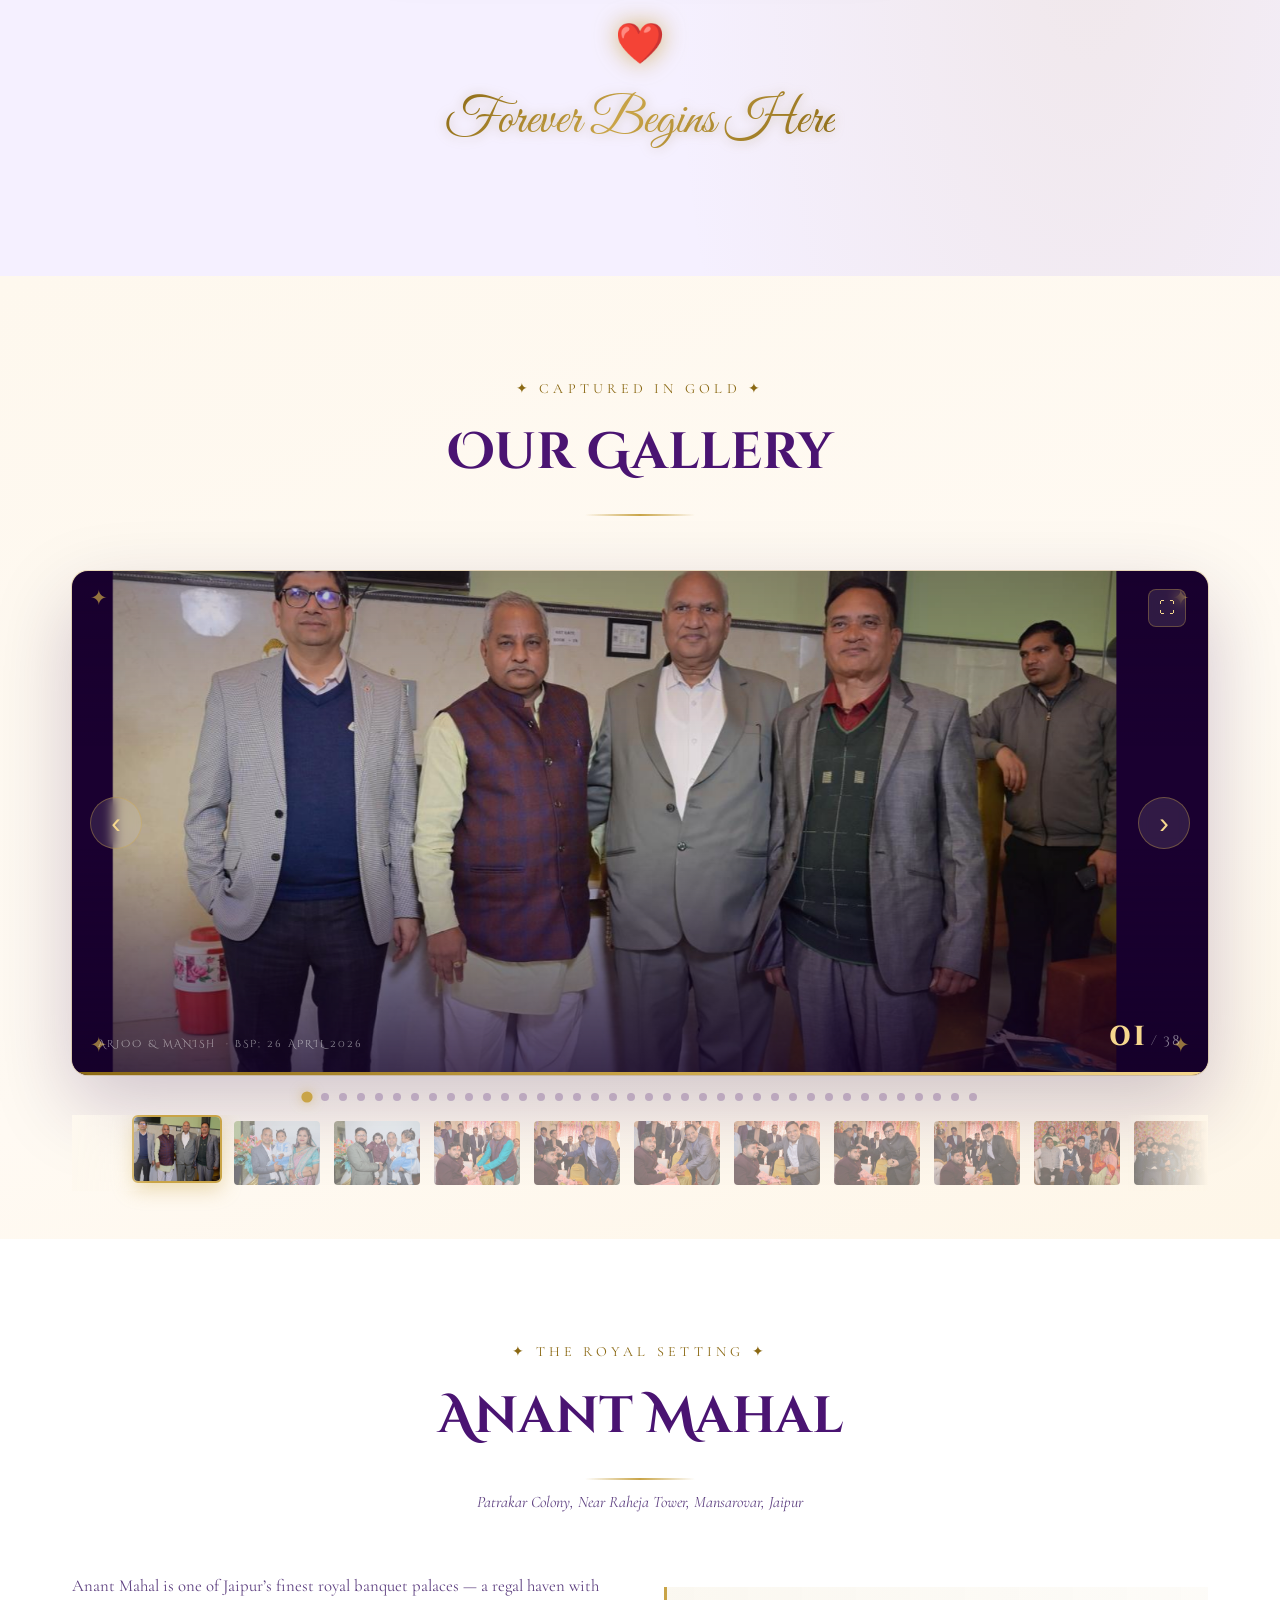
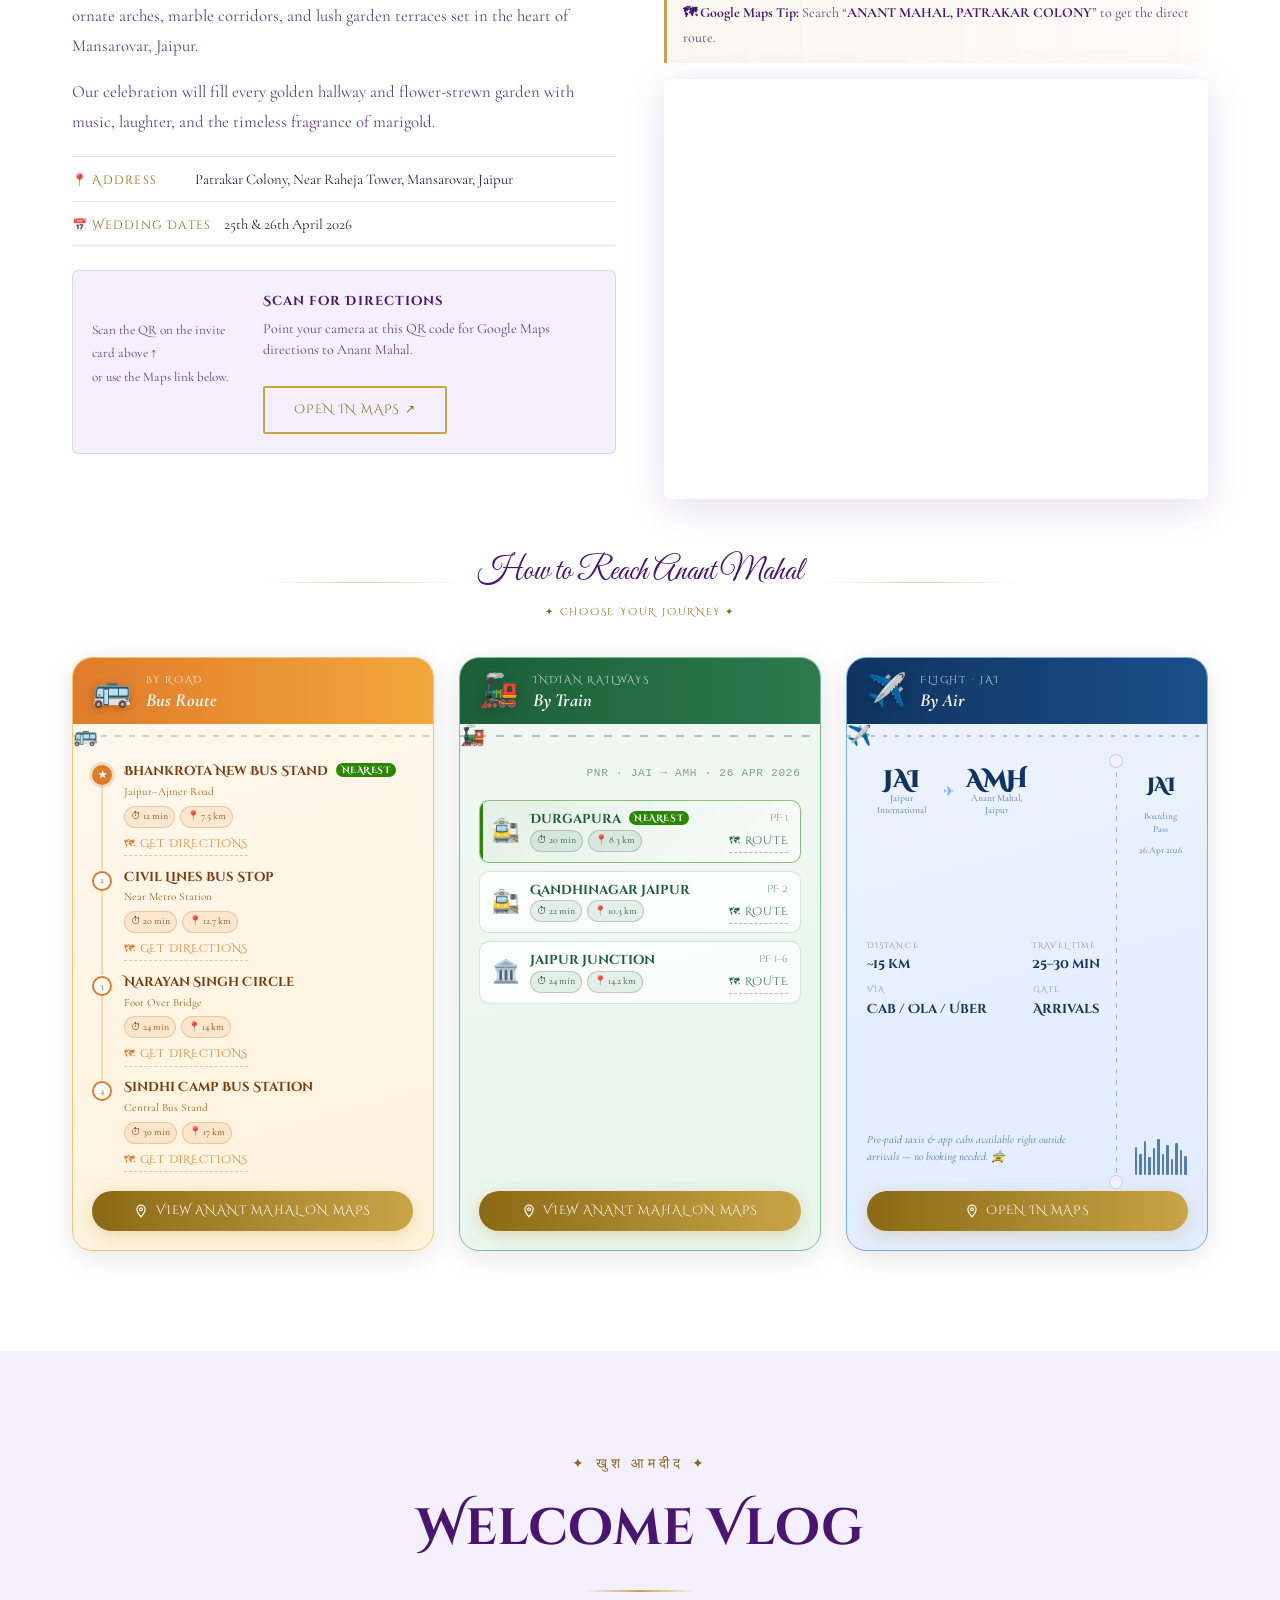
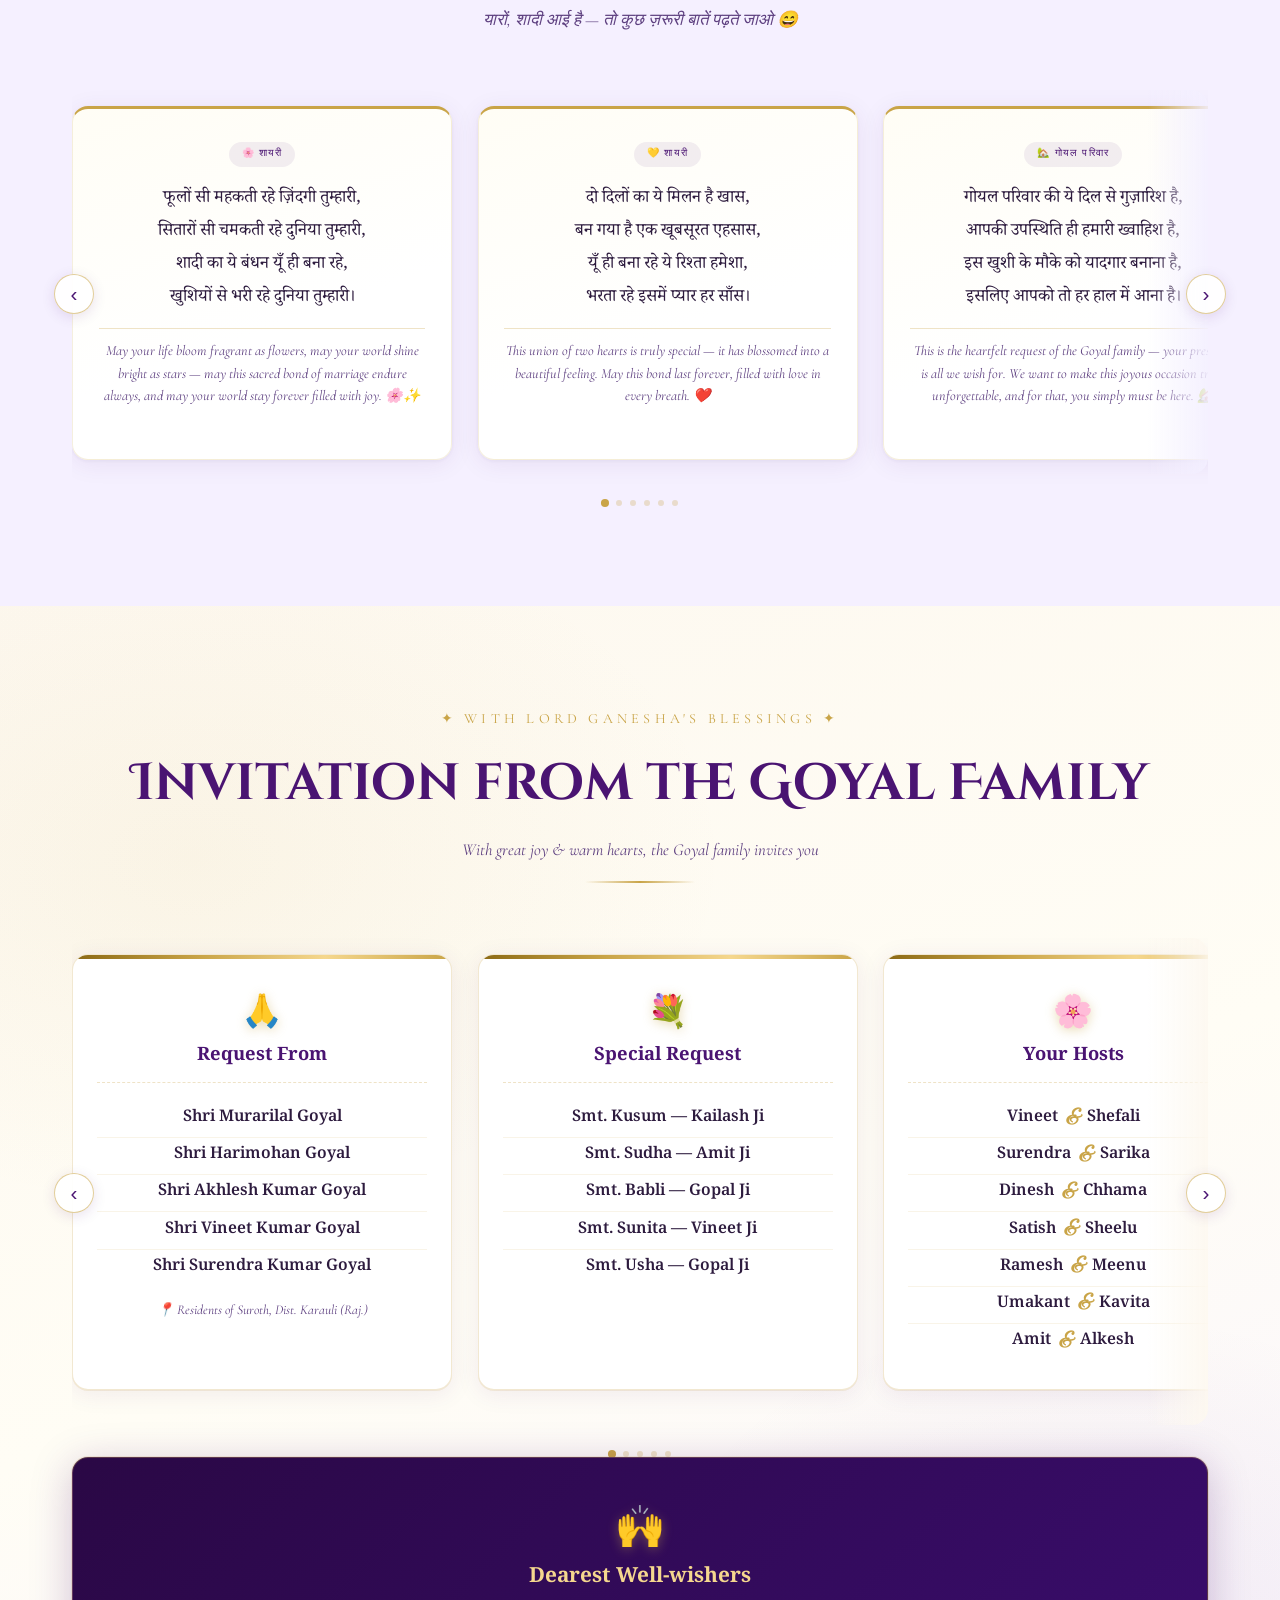
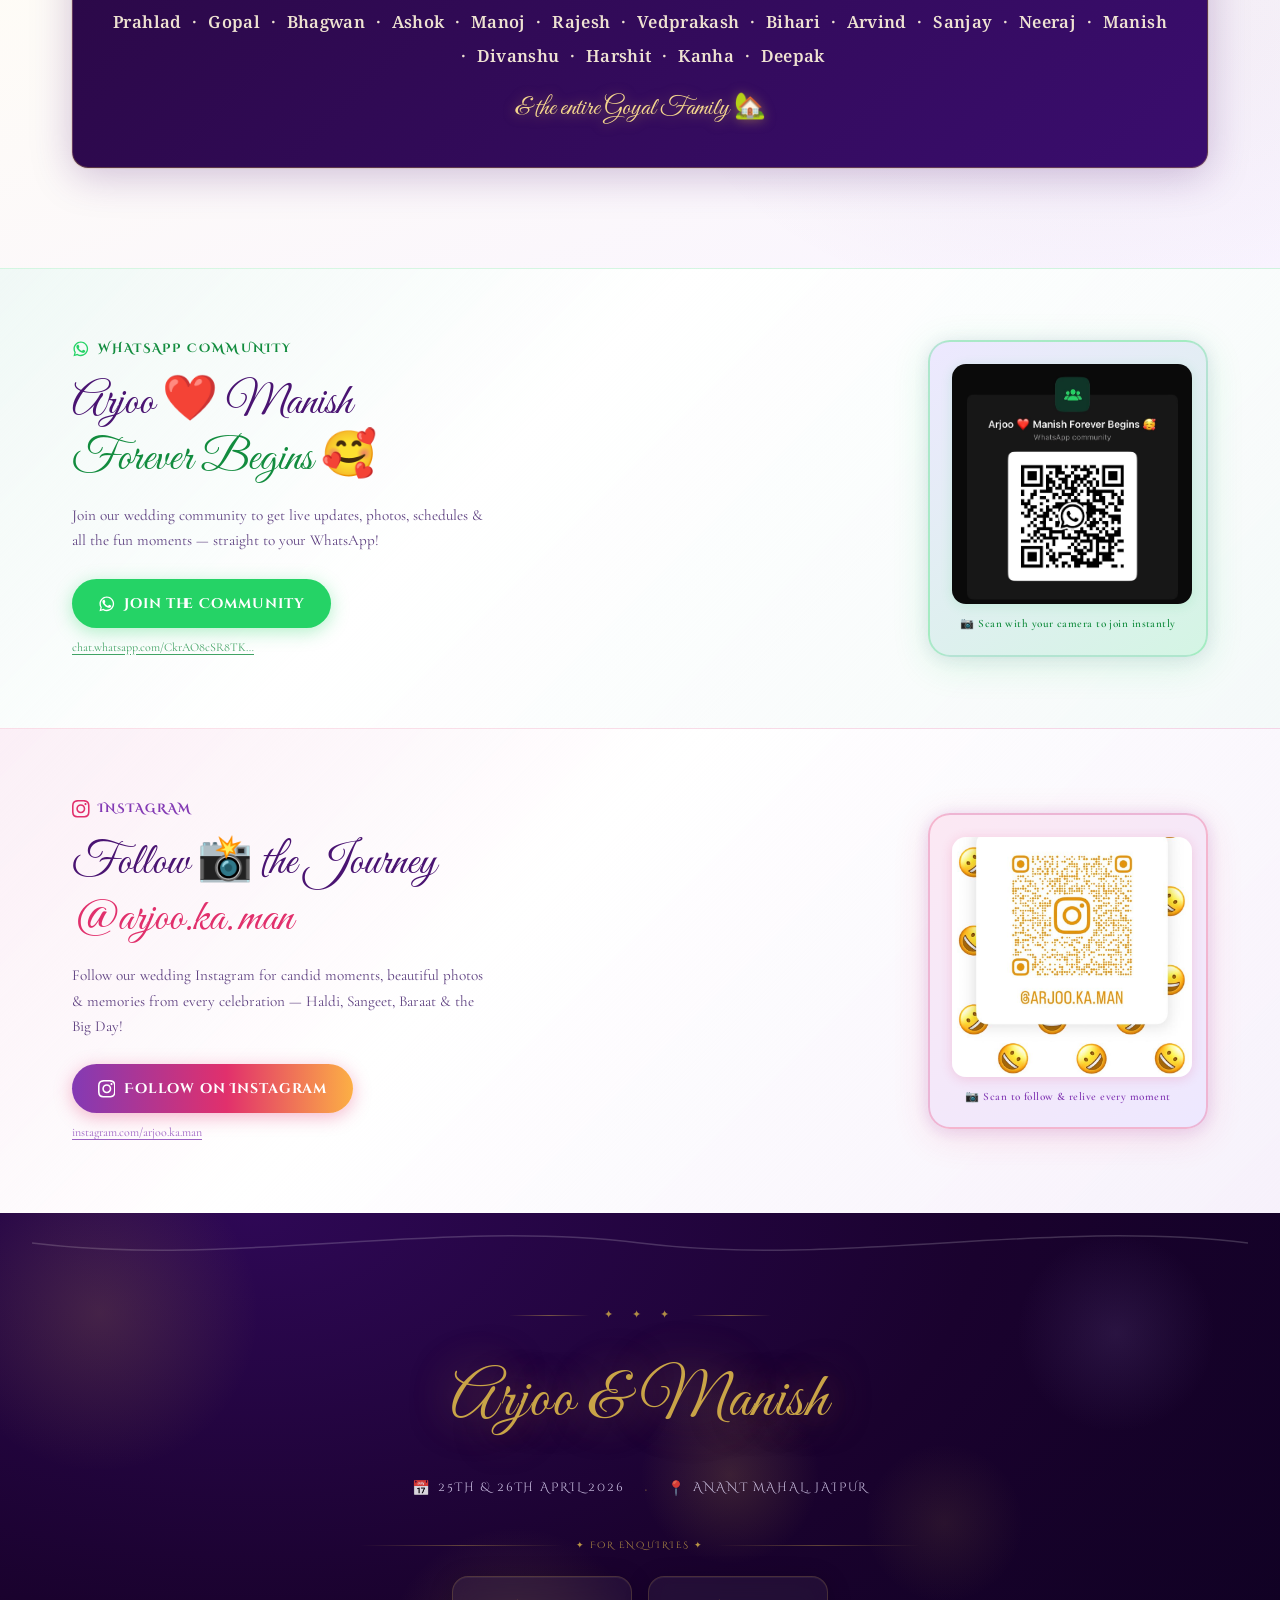
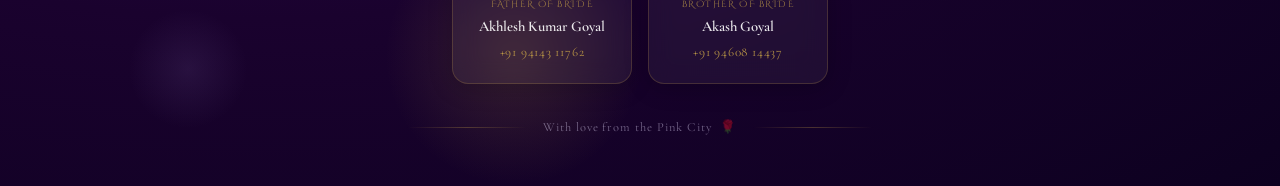
==== commit 5dc71d05: "chatbot" ====
--- a/index.html
+++ b/index.html
@@ -14,6 +14,9 @@
   <link rel="stylesheet" href="css/union.css" />
   <link rel="stylesheet" href="css/effects.css" />
   <link rel="stylesheet" href="css/gallery.css" />
+  <link rel="stylesheet" href="css/scroll-nav.css" />
+  <link rel="stylesheet" href="css/carousel.css" />
+  <link rel="stylesheet" href="css/directions.css" />
 </head>
 <body class="locked">
 
@@ -744,139 +747,279 @@
     </div><!-- end venue-grid -->
 
     <!-- ──── HOW TO REACH US — full-width band below the grid ──── -->
+    <!-- ════ HOW TO REACH — 3 unique route cards ════ -->
     <div class="vgh-band" data-aos="fade-up" data-aos-delay="100">
-      <div class="vgh-band-header">
-        <span class="vgh-eyebrow">✨ How to Reach Anant Mahal ✨</span>
-      </div>
-
-      <div class="vgh-cols">
-
-        <!-- LEFT: Bus (2×2 grid) -->
-        <div class="vgh-col">
-          <p class="vgh-col-title">🚌 By Bus</p>
-          <div class="rail-track-wrap" aria-hidden="true">
-            <div class="rail-track"></div>
-            <span class="bus-anim">🚌</span>
-          </div>
-          <div class="bus-stands-list">
-            <div class="bus-card bus-card--nearest">
-              <span class="bus-medal">🥇</span>
-              <p class="bus-name">Bhankrota New Bus Stand</p>
-              <p class="bus-sub">Jaipur Ajmer Road</p>
-              <div class="rail-chips">
-                <span class="chip">⏱ 12 min</span>
-                <span class="chip">📍 7.5 km</span>
+
+      <!-- Decorative header -->
+      <div class="vgh-header">
+        <div class="vgh-header-rule" aria-hidden="true"></div>
+        <div class="vgh-title-wrap">
+          <p class="vgh-title">How to Reach Anant Mahal</p>
+          <p class="vgh-sub">✦ Choose your journey ✦</p>
+        </div>
+        <div class="vgh-header-rule" aria-hidden="true"></div>
+      </div>
+
+      <div class="route-cards">
+
+        <!-- ═══════════════════════════════════════
+             🚌  BUS — Rajasthan road route board
+             ═══════════════════════════════════════ -->
+        <div class="route-card route-bus" data-aos="fade-up" data-aos-delay="100">
+
+          <div class="route-head">
+            <span class="route-head-icon">🚌</span>
+            <div class="route-head-text">
+              <span class="route-mode">By Road</span>
+              <span class="route-title">Bus Route</span>
+            </div>
+          </div>
+
+          <!-- animated bus on dashed road -->
+          <div class="route-track-wrap" aria-hidden="true">
+            <div class="route-vehicle-rail"></div>
+            <span class="route-vehicle-icon">🚌</span>
+          </div>
+
+          <div class="route-body">
+            <div class="bus-timeline">
+
+              <div class="bus-stop nearest">
+                <div class="bus-dot">★</div>
+                <div class="bus-stop-info">
+                  <p class="bus-stop-name">Bhankrota New Bus Stand <span class="nearest-badge">Nearest</span></p>
+                  <p class="bus-stop-sub">Jaipur–Ajmer Road</p>
+                  <div class="bus-chips">
+                    <span class="bus-chip">⏱ 12 min</span>
+                    <span class="bus-chip">📍 7.5 km</span>
+                  </div>
+                  <a class="stop-map-link" href="https://www.google.com/maps/dir/Bhankrota+New+Bus+Stand,+Jaipur/Anant+Mahal,+Patrakar+Colony,+Jaipur" target="_blank" rel="noopener">🗺 Get Directions</a>
+                </div>
               </div>
-              <a class="rail-dir-btn" href="https://www.google.com/maps/dir/Anant+Mahal,+Patrakar+Colony,+Jaipur/Bhankrota+New+Bus+Stand,+Jaipur" target="_blank" rel="noopener">🗺 Get Route</a>
+
+              <div class="bus-stop">
+                <div class="bus-dot">2</div>
+                <div class="bus-stop-info">
+                  <p class="bus-stop-name">Civil Lines Bus Stop</p>
+                  <p class="bus-stop-sub">Near Metro Station</p>
+                  <div class="bus-chips">
+                    <span class="bus-chip">⏱ 20 min</span>
+                    <span class="bus-chip">📍 12.7 km</span>
+                  </div>
+                  <a class="stop-map-link" href="https://www.google.com/maps/dir/Civil+Lines+Metro+Station,+Jaipur/Anant+Mahal,+Patrakar+Colony,+Jaipur" target="_blank" rel="noopener">🗺 Get Directions</a>
+                </div>
+              </div>
+
+              <div class="bus-stop">
+                <div class="bus-dot">3</div>
+                <div class="bus-stop-info">
+                  <p class="bus-stop-name">Narayan Singh Circle</p>
+                  <p class="bus-stop-sub">Foot Over Bridge</p>
+                  <div class="bus-chips">
+                    <span class="bus-chip">⏱ 24 min</span>
+                    <span class="bus-chip">📍 14 km</span>
+                  </div>
+                  <a class="stop-map-link" href="https://www.google.com/maps/dir/Narayan+Singh+Circle,+Jaipur/Anant+Mahal,+Patrakar+Colony,+Jaipur" target="_blank" rel="noopener">🗺 Get Directions</a>
+                </div>
+              </div>
+
+              <div class="bus-stop">
+                <div class="bus-dot">4</div>
+                <div class="bus-stop-info">
+                  <p class="bus-stop-name">Sindhi Camp Bus Station</p>
+                  <p class="bus-stop-sub">Central Bus Stand</p>
+                  <div class="bus-chips">
+                    <span class="bus-chip">⏱ 30 min</span>
+                    <span class="bus-chip">📍 17 km</span>
+                  </div>
+                  <a class="stop-map-link" href="https://www.google.com/maps/dir/Sindhi+Camp+Bus+Station,+Jaipur/Anant+Mahal,+Patrakar+Colony,+Jaipur" target="_blank" rel="noopener">🗺 Get Directions</a>
+                </div>
+              </div>
+
             </div>
-            <div class="bus-card">
-              <span class="bus-medal">🥈</span>
-              <p class="bus-name">Civil Lines Bus Stop</p>
-              <p class="bus-sub">Near Metro Station</p>
-              <div class="rail-chips">
-                <span class="chip">⏱ 20 min</span>
-                <span class="chip">📍 12.7 km</span>
+          </div>
+
+          <a class="route-cta"
+             href="https://www.google.com/maps/place/Anant+Mahal,+Patrakar+Colony,+Jaipur"
+             target="_blank" rel="noopener" aria-label="View Anant Mahal on Google Maps">
+            <svg viewBox="0 0 24 24" aria-hidden="true"><path d="M12 2C8.13 2 5 5.13 5 9c0 5.25 7 13 7 13s7-7.75 7-13c0-3.87-3.13-7-7-7zm0 9.5c-1.38 0-2.5-1.12-2.5-2.5S10.62 6.5 12 6.5s2.5 1.12 2.5 2.5S13.38 11.5 12 11.5z"/></svg>
+            View Anant Mahal on Maps
+          </a>
+        </div>
+
+        <!-- ═══════════════════════════════════════
+             🚂  TRAIN — Indian Railways ticket
+             ═══════════════════════════════════════ -->
+        <div class="route-card route-train" data-aos="fade-up" data-aos-delay="200">
+
+          <div class="route-head">
+            <span class="route-head-icon">🚂</span>
+            <div class="route-head-text">
+              <span class="route-mode">Indian Railways</span>
+              <span class="route-title">By Train</span>
+            </div>
+          </div>
+
+          <div class="route-track-wrap" aria-hidden="true">
+            <div class="route-vehicle-rail"></div>
+            <span class="route-vehicle-icon">🚂</span>
+          </div>
+
+          <div class="route-body">
+            <p class="ir-ticket-no">PNR · JAI → AMH · 26 APR 2026</p>
+
+            <div class="station-list">
+
+              <div class="station-row nearest-station">
+                <span class="station-icon">🚉</span>
+                <div class="station-info">
+                  <p class="station-name">Durgapura <span class="nearest-badge">Nearest</span></p>
+                  <div class="station-chips">
+                    <span class="station-chip">⏱ 20 min</span>
+                    <span class="station-chip">📍 8.3 km</span>
+                  </div>
+                </div>
+                <div class="station-right">
+                  <span class="station-pf">PF 1</span>
+                  <a class="stop-map-link stop-map-link--train" href="https://www.google.com/maps/dir/Durgapura+Railway+Station,+Jaipur/Anant+Mahal,+Patrakar+Colony,+Jaipur" target="_blank" rel="noopener">🗺 Route</a>
+                </div>
               </div>
-              <a class="rail-dir-btn" href="https://www.google.com/maps/dir/Anant+Mahal,+Patrakar+Colony,+Jaipur/Civil+Lines+Metro+Station,+Jaipur" target="_blank" rel="noopener">🗺 Get Route</a>
+
+              <div class="station-row">
+                <span class="station-icon">🚉</span>
+                <div class="station-info">
+                  <p class="station-name">Gandhinagar Jaipur</p>
+                  <div class="station-chips">
+                    <span class="station-chip">⏱ 22 min</span>
+                    <span class="station-chip">📍 10.3 km</span>
+                  </div>
+                </div>
+                <div class="station-right">
+                  <span class="station-pf">PF 2</span>
+                  <a class="stop-map-link stop-map-link--train" href="https://www.google.com/maps/dir/Gandhinagar+Railway+Station,+Jaipur/Anant+Mahal,+Patrakar+Colony,+Jaipur" target="_blank" rel="noopener">🗺 Route</a>
+                </div>
+              </div>
+
+              <div class="station-row">
+                <span class="station-icon">🏛️</span>
+                <div class="station-info">
+                  <p class="station-name">Jaipur Junction</p>
+                  <div class="station-chips">
+                    <span class="station-chip">⏱ 24 min</span>
+                    <span class="station-chip">📍 14.2 km</span>
+                  </div>
+                </div>
+                <div class="station-right">
+                  <span class="station-pf">PF 1–6</span>
+                  <a class="stop-map-link stop-map-link--train" href="https://www.google.com/maps/dir/Jaipur+Junction+Railway+Station/Anant+Mahal,+Patrakar+Colony,+Jaipur" target="_blank" rel="noopener">🗺 Route</a>
+                </div>
+              </div>
+
             </div>
-            <div class="bus-card">
-              <span class="bus-medal">🥉</span>
-              <p class="bus-name">Narayan Singh Circle</p>
-              <p class="bus-sub">Foot Over Bridge</p>
-              <div class="rail-chips">
-                <span class="chip">⏱ 24 min</span>
-                <span class="chip">📍 14 km</span>
+          </div>
+
+          <a class="route-cta"
+             href="https://www.google.com/maps/place/Anant+Mahal,+Patrakar+Colony,+Jaipur"
+             target="_blank" rel="noopener" aria-label="View Anant Mahal on Google Maps">
+            <svg viewBox="0 0 24 24" aria-hidden="true"><path d="M12 2C8.13 2 5 5.13 5 9c0 5.25 7 13 7 13s7-7.75 7-13c0-3.87-3.13-7-7-7zm0 9.5c-1.38 0-2.5-1.12-2.5-2.5S10.62 6.5 12 6.5s2.5 1.12 2.5 2.5S13.38 11.5 12 11.5z"/></svg>
+            View Anant Mahal on Maps
+          </a>
+        </div>
+
+        <!-- ═══════════════════════════════════════
+             ✈️  AIR — Boarding pass design
+             ═══════════════════════════════════════ -->
+        <div class="route-card route-air" data-aos="fade-up" data-aos-delay="300">
+
+          <div class="route-head">
+            <span class="route-head-icon">✈️</span>
+            <div class="route-head-text">
+              <span class="route-mode">Flight · JAI</span>
+              <span class="route-title">By Air</span>
+            </div>
+          </div>
+
+          <div class="route-track-wrap" aria-hidden="true">
+            <div class="route-vehicle-rail"></div>
+            <span class="route-vehicle-icon">✈️</span>
+          </div>
+
+          <!-- Boarding pass split -->
+          <div class="bp-main">
+
+            <!-- Main ticket side -->
+            <div class="bp-left">
+              <!-- FROM → TO -->
+              <div class="bp-route">
+                <div class="bp-airport">
+                  <span class="bp-iata">JAI</span>
+                  <span class="bp-city">Jaipur International</span>
+                </div>
+                <span class="bp-arrow">✈</span>
+                <div class="bp-airport">
+                  <span class="bp-iata">AMH</span>
+                  <span class="bp-city">Anant Mahal, Jaipur</span>
+                </div>
               </div>
-              <a class="rail-dir-btn" href="https://www.google.com/maps/dir/Anant+Mahal,+Patrakar+Colony,+Jaipur/Narayan+Singh+Circle,+Jaipur" target="_blank" rel="noopener">🗺 Get Route</a>
+
+              <!-- flight details -->
+              <div class="bp-details">
+                <div class="bp-row">
+                  <div class="bp-field">
+                    <span class="bp-label">Distance</span>
+                    <span class="bp-value">~15 km</span>
+                  </div>
+                  <div class="bp-field">
+                    <span class="bp-label">Travel Time</span>
+                    <span class="bp-value">25–30 min</span>
+                  </div>
+                </div>
+                <div class="bp-row">
+                  <div class="bp-field">
+                    <span class="bp-label">Via</span>
+                    <span class="bp-value">Cab / Ola / Uber</span>
+                  </div>
+                  <div class="bp-field">
+                    <span class="bp-label">Gate</span>
+                    <span class="bp-value">Arrivals</span>
+                  </div>
+                </div>
+              </div>
+
+              <p class="bp-cab-note">Pre-paid taxis &amp; app cabs available right outside arrivals — no booking needed. 🚖</p>
             </div>
-            <div class="bus-card">
-              <span class="bus-medal">🏆</span>
-              <p class="bus-name">Sindhi Camp Bus Station</p>
-              <p class="bus-sub">Central Bus Stand</p>
-              <div class="rail-chips">
-                <span class="chip">⏱ 30 min</span>
-                <span class="chip">📍 17 km</span>
-              </div>
-              <a class="rail-dir-btn" href="https://www.google.com/maps/dir/Anant+Mahal,+Patrakar+Colony,+Jaipur/Sindhi+Camp+Bus+Station,+Jaipur" target="_blank" rel="noopener">🗺 Get Route</a>
-            </div>
-          </div>
-        </div>
-
-        <!-- RIGHT: Train (top) + Airport (bottom) stacked -->
-        <div class="vgh-right-stack">
-
-          <!-- Train -->
-          <div class="vgh-col">
-            <p class="vgh-col-title">🚂 By Train</p>
-            <div class="rail-track-wrap" aria-hidden="true">
-              <div class="rail-track"></div>
-              <span class="rail-train">🚂</span>
-            </div>
-            <div class="rail-stations-list">
-              <div class="rail-card rail-card--nearest">
-                <span class="rail-icon">🚉</span>
-                <p class="rail-name">Durgapura</p>
-                <div class="rail-chips">
-                  <span class="chip">⏱ 20 min</span>
-                  <span class="chip">📍 8.3 km</span>
-                </div>
-                <a class="rail-dir-btn" href="https://www.google.com/maps/dir/Anant+Mahal,+Patrakar+Colony,+Jaipur/Durgapura+Railway+Station,+Jaipur" target="_blank" rel="noopener">🗺 Get Route</a>
-              </div>
-              <div class="rail-card">
-                <span class="rail-icon">🚉</span>
-                <p class="rail-name">Gandhinagar</p>
-                <div class="rail-chips">
-                  <span class="chip">⏱ 22 min</span>
-                  <span class="chip">📍 10.3 km</span>
-                </div>
-                <a class="rail-dir-btn" href="https://www.google.com/maps/dir/Anant+Mahal,+Patrakar+Colony,+Jaipur/Gandhinagar+Railway+Station,+Jaipur" target="_blank" rel="noopener">🗺 Get Route</a>
-              </div>
-              <div class="rail-card">
-                <span class="rail-icon">🚉</span>
-                <p class="rail-name">Jaipur Jn</p>
-                <div class="rail-chips">
-                  <span class="chip">⏱ 24 min</span>
-                  <span class="chip">📍 14.2 km</span>
-                </div>
-                <a class="rail-dir-btn" href="https://www.google.com/maps/dir/Anant+Mahal,+Patrakar+Colony,+Jaipur/Jaipur+Junction+Railway+Station" target="_blank" rel="noopener">🗺 Get Route</a>
+
+            <!-- perforation -->
+            <div class="bp-perf" aria-hidden="true"></div>
+
+            <!-- Stub -->
+            <div class="bp-stub">
+              <span class="bp-stub-iata">JAI</span>
+              <span class="bp-stub-label">Boarding<br>Pass</span>
+              <span class="bp-stub-label">26 Apr 2026</span>
+              <!-- CSS barcode -->
+              <div class="bp-barcode" aria-hidden="true">
+                <span style="height:80%"></span><span style="height:60%"></span>
+                <span style="height:95%"></span><span style="height:50%"></span>
+                <span style="height:75%"></span><span style="height:100%"></span>
+                <span style="height:60%"></span><span style="height:85%"></span>
+                <span style="height:45%"></span><span style="height:90%"></span>
+                <span style="height:70%"></span><span style="height:55%"></span>
               </div>
             </div>
-          </div>
-
-          <!-- Subtle rule between train and airport -->
-          <div class="vgh-stack-rule" aria-hidden="true"></div>
-
-          <!-- Airport -->
-          <div class="vgh-col">
-            <p class="vgh-col-title">✈️ By Air</p>
-            <div class="rail-track-wrap" aria-hidden="true">
-              <div class="rail-track"></div>
-              <span class="air-anim">✈️</span>
-            </div>
-            <div class="airport-card">
-              <div class="airport-card-top">
-                <span class="airport-icon">🛬</span>
-                <div>
-                  <p class="airport-name">Jaipur International Airport</p>
-                  <p class="airport-sub">Sanganer, Jaipur &mdash; IATA: JAI</p>
-                </div>
-              </div>
-              <div class="rail-chips" style="justify-content:center;margin:.5rem 0">
-                <span class="chip">⏱ 25–30 min</span>
-                <span class="chip">📍 ~15 km</span>
-                <span class="chip">🚖 Cab available</span>
-              </div>
-              <p class="airport-note">Pre-paid taxis &amp; app cabs (Ola&thinsp;/&thinsp;Uber) available right outside arrivals. No auto-booking needed.</p>
-              <a class="rail-dir-btn airport-dir-btn"
-                 href="https://www.google.com/maps/dir/Jaipur+International+Airport/Anant+Mahal,+Patrakar+Colony,+Jaipur"
-                 target="_blank" rel="noopener">🗺 Get Route</a>
-            </div>
-          </div>
-
-        </div><!-- end vgh-right-stack -->
-
-      </div><!-- end vgh-cols -->
-    </div><!-- end vgh-band -->
+
+          </div><!-- /bp-main -->
+
+          <a class="route-cta"
+             href="https://www.google.com/maps/dir/Jaipur+International+Airport/Anant+Mahal,+Patrakar+Colony,+Jaipur"
+             target="_blank" rel="noopener" aria-label="Get airport route to Anant Mahal">
+            <svg viewBox="0 0 24 24" aria-hidden="true"><path d="M12 2C8.13 2 5 5.13 5 9c0 5.25 7 13 7 13s7-7.75 7-13c0-3.87-3.13-7-7-7zm0 9.5c-1.38 0-2.5-1.12-2.5-2.5S10.62 6.5 12 6.5s2.5 1.12 2.5 2.5S13.38 11.5 12 11.5z"/></svg>
+            Open in Maps
+          </a>
+        </div>
+
+      </div><!-- /route-cards -->
+    </div><!-- /vgh-band -->
   </div>
 </section>
 
@@ -891,7 +1034,10 @@
       <p class="vlog-subtitle">यारों, शादी आई है — तो कुछ ज़रूरी बातें पढ़ते जाओ 😄</p>
     </div>
 
-    <div class="vlog-grid">
+    <div class="carousel-wrap">
+      <button class="carousel-btn carousel-prev" aria-label="Previous shayari">&#8249;</button>
+      <button class="carousel-btn carousel-next" aria-label="Next shayari">&#8250;</button>
+      <div class="vlog-grid carousel-track">
 
       <!-- Opening shayari -->
       <div class="vlog-card vc-shayari" data-aos="fade-up" data-aos-delay="100">
@@ -938,7 +1084,9 @@
       <!-- Dance floor rules -->
 
 
-    </div>
+      </div><!-- /.carousel-track -->
+      <div class="carousel-dots" role="tablist" aria-label="Shayari slides"></div>
+    </div><!-- /.carousel-wrap -->
   </div>
 </section>
 
@@ -953,7 +1101,10 @@
       <div class="gold-rule"></div>
     </div>
 
-    <div class="family-grid">
+    <div class="carousel-wrap">
+      <button class="carousel-btn carousel-prev" aria-label="Previous family card">&#8249;</button>
+      <button class="carousel-btn carousel-next" aria-label="Next family card">&#8250;</button>
+      <div class="family-grid carousel-track">
 
       <!-- Request from -->
       <div class="fam-card fam-vinati" data-aos="fade-up" data-aos-delay="100">
@@ -1033,7 +1184,9 @@
         </ul>
       </div>
 
-    </div>
+      </div><!-- /.carousel-track -->
+      <div class="carousel-dots" role="tablist" aria-label="Family slides"></div>
+    </div><!-- /.carousel-wrap -->
 
     <!-- Dearest Well-wishers — full width -->
     <div class="fam-darshan" data-aos="fade-up" data-aos-delay="350">
@@ -1214,11 +1367,13 @@
 
 <script src="https://unpkg.com/aos@2.3.4/dist/aos.js"></script>
 <script src="js/gate.js"></script>
+<script src="js/carousel.js"></script>
 <script src="js/main.js"></script>
 <script src="js/armaan-strings.js"></script>
 <script src="js/armaan.js"></script>
 <script src="js/effects.js"></script>
 <script src="js/gallery.js"></script>
+<script src="js/scroll-nav.js"></script>
 <script>
   /* Inline QR — generates directions QR client-side */
   (function(){
--- a/css/styles.css
+++ b/css/styles.css
@@ -28,6 +28,7 @@
 *, *::before, *::after { box-sizing: border-box; margin: 0; padding: 0; }
 html { scroll-behavior: smooth; overflow-x: hidden; max-width: 100%; }
 body { font-family: var(--ff-serif); background: var(--off-white); color: var(--text); line-height: 1.78; overflow-x: hidden; max-width: 100%; }
+body.locked { overflow: hidden; }   /* gate overlay active — block all page scroll */
 img { display: block; width: 100%; height: 100%; object-fit: cover; }
 a { text-decoration: none; color: inherit; }
 ul { list-style: none; }
@@ -2102,6 +2103,103 @@
 #armaan-toggle svg         { width: 18px; height: 18px; stroke: var(--plum-dp); flex-shrink: 0; }
 .armaan-toggle-label       { pointer-events: none; }
 
+/* ─ Engagement: glow → bounce ─ */
+@keyframes armaanGlowPulse {
+  0%,100% { box-shadow: 0 4px 20px rgba(201,164,71,.45); }
+  50%     { box-shadow: 0 4px 32px rgba(201,164,71,.85), 0 0 0 7px rgba(201,164,71,.15); }
+}
+@keyframes armaanBounce {
+  0%,100% { transform: translateY(0); }
+  25%     { transform: translateY(-7px); }
+  55%     { transform: translateY(-3px); }
+  75%     { transform: translateY(-5px); }
+}
+#armaan-toggle.armaan--glow   { animation: armaanGlowPulse .85s ease-in-out 2; }
+#armaan-toggle.armaan--bounce { animation: armaanBounce .55s ease 2; }
+
+/* ─ Prompt bubble ─ */
+@keyframes armaanPromptPop {
+  0%   { opacity: 0; transform: scale(0.55) translateY(14px); }
+  60%  { opacity: 1; transform: scale(1.07) translateY(-4px); }
+  80%  {             transform: scale(0.97) translateY( 2px); }
+  100% { opacity: 1; transform: scale(1)    translateY( 0);   }
+}
+#armaan-prompt {
+  display: none;
+  position: relative;
+  align-items: center;
+  gap: .55rem;
+  background: linear-gradient(135deg, var(--plum-dp) 0%, #3d0e65 100%);
+  border: 1px solid rgba(201,164,71,.45);
+  border-radius: 22px 22px 22px 5px;
+  padding: .7rem .9rem .7rem .8rem;
+  box-shadow:
+    0 10px 32px rgba(42,8,69,.55),
+    0 0 0 1px rgba(201,164,71,.10),
+    0 2px 10px rgba(201,164,71,.20);
+  max-width: 230px;
+  opacity: 0;
+  pointer-events: none;
+  font-family: var(--ff-serif);    /* override Cinzel Decorative — use Cormorant Garamond */
+  font-size: .95rem;
+  font-weight: 400;
+  color: var(--gold-lt);
+  line-height: 1.5;
+  user-select: none;
+}
+/* speech-bubble tail — points toward the chat button */
+#armaan-prompt::after {
+  content: '';
+  position: absolute;
+  bottom: -9px;
+  right: 18px;
+  width: 0; height: 0;
+  border-top:  10px solid #3d0e65;
+  border-left: 10px solid transparent;
+}
+#armaan-prompt.armaan-prompt--visible {
+  pointer-events: auto;
+  animation: armaanPromptPop .65s cubic-bezier(.34,1.56,.64,1) both;
+}
+/* avatar circle */
+#armaan-prompt-avatar {
+  flex-shrink: 0;
+  width: 30px; height: 30px;
+  background: rgba(245,215,142,.13);
+  border: 1px solid rgba(245,215,142,.28);
+  border-radius: 50%;
+  display: flex;
+  align-items: center;
+  justify-content: center;
+  font-size: .88rem;
+  line-height: 1;
+}
+#armaan-prompt-msg  { flex: 1; font-style: italic; }
+#armaan-prompt-close {
+  flex-shrink: 0;
+  align-self: flex-start;
+  background: none;
+  border: none;
+  cursor: pointer;
+  padding: 0 0 0 .1rem;
+  color: rgba(245,215,142,.45);
+  font-size: 1rem;
+  line-height: 1;
+  transition: color .15s;
+}
+#armaan-prompt-close:hover { color: var(--gold-lt); }
+#armaan-prompt.armaan-prompt--hiding {
+  animation: armaanPromptFade .35s ease forwards;
+}
+@keyframes armaanPromptFade {
+  from { opacity: 1; transform: scale(1)    translateY(0); }
+  to   { opacity: 0; transform: scale(0.88) translateY(6px); }
+}
+@media (max-width: 480px) {
+  #armaan-prompt { max-width: 210px; }   /* wider on mobile to fit bigger text */
+  #armaan-prompt-avatar { width: 28px; height: 28px; font-size: .85rem; }
+}
+
 /* ─ Chat window: hidden by default; visible when widget has .armaan-open ─ */
 #armaan-chat {
   display: none;
@@ -2206,6 +2304,11 @@
   font-size: .76rem;
 }
 .armaan-msg--user .armaan-link { color: var(--gold-dk); }
+/* name-origin highlight spans ─ AR (gold) + MAAN (plum) = ARMAAN */
+.an-ar   { color: var(--gold-dk);  font-weight: 700; }
+.an-maan { color: var(--plum);     font-weight: 700; }
+.an-full { color: var(--gold-dk);  font-weight: 700; letter-spacing: .04em; }
+.an-rest { font-weight: 400; opacity: .85; }
 .armaan-link--wa {
   background: #25D366;
   color: #fff !important;
--- a/css/gallery.css
+++ b/css/gallery.css
@@ -221,10 +221,15 @@
    FILM STRIP
 ══════════════════════════════════════ */
 .g-strip-wrap {
-  overflow: hidden;
+  overflow-x: auto;
+  overflow-y: hidden;
+  scroll-behavior: smooth;
+  -webkit-overflow-scrolling: touch;
+  scrollbar-width: none;          /* Firefox */
   padding: 0 0 48px;
   position: relative;
 }
+.g-strip-wrap::-webkit-scrollbar { display: none; }
 .g-strip-wrap::before,
 .g-strip-wrap::after {
   content: '';
@@ -247,8 +252,8 @@
   display: flex;
   gap: 10px;
   padding: 4px 60px;
-  transition: transform .5s cubic-bezier(.4,0,.2,1);
-  will-change: transform;
+  /* transform removed — now using scrollLeft on the wrapper */
+  will-change: scroll-position;
 }
 
 .g-thumb {
@@ -280,23 +285,41 @@
 
 /* ── Responsive ── */
 @media (max-width: 768px) {
+  /* Stage: taller ratio suits portrait wedding photos */
   .g-stage {
     height: auto;
     min-height: unset;
     max-height: unset;
-    aspect-ratio: 4 / 3;
+    aspect-ratio: 3 / 4;
     border-radius: 10px;
   }
   .g-img { object-fit: contain; }
-  .g-arrow { width: 40px; height: 40px; font-size: 1.4rem; }
-  .g-curr { font-size: 1.5rem; }
-  .g-thumb { width: 68px; height: 52px; }
-}
+
+  /* Smaller arrows but keep them — don't hide */
+  .g-arrow  { width: 38px; height: 38px; font-size: 1.3rem; }
+  .g-prev   { left:  8px; }
+  .g-next   { right: 8px; }
+
+  .g-curr   { font-size: 1.5rem; }
+  .g-thumb  { width: 68px; height: 52px; }
+
+  /* Film strip — these are set globally now; just tighten padding */
+  .g-strip { padding: 4px 24px; }
+
+  /* narrower fade hints on mobile */
+  .g-strip-wrap::before,
+  .g-strip-wrap::after { width: 32px; }
+}
+
 @media (max-width: 480px) {
-  .g-stage { aspect-ratio: 3 / 2; }
-  .g-counter { bottom: 14px; right: 14px; }
-  .g-caption { display: none; }
-  .g-arrow { display: none; }
+  /* slightly squarer on very small screens */
+  .g-stage  { aspect-ratio: 3 / 4; }
+  .g-arrow  { width: 32px; height: 32px; font-size: 1.1rem; }
+  .g-prev   { left:  6px; }
+  .g-next   { right: 6px; }
+  .g-counter{ bottom: 14px; right: 14px; }
+  .g-caption{ display: none; }
+  .g-expand { top: 10px; right: 10px; }
 }
 
 /* ── Reduced motion ── */
--- a/css/scroll-nav.css
+++ b/css/scroll-nav.css
@@ -0,0 +1,206 @@
+/* ══════════════════════════════════════════════════════════
+   scroll-nav.css  –  Floating icons + centre line only
+   No card background · icons on a thin vertical gold line
+   ══════════════════════════════════════════════════════════ */
+
+:root {
+  --sn-item-h: 60px;
+  --sn-show:   4;
+  --sn-card-w: 54px;
+  --sn-hl-h:   50px;
+  --sn-vp-h:   calc(var(--sn-item-h) * var(--sn-show));
+}
+
+/* ── Fixed wrapper ──────────────────────────────────────── */
+#scroll-nav {
+  position: fixed;
+  right: 16px;
+  top: 50%;
+  transform: translateY(-50%);
+  z-index: 4000;
+  pointer-events: none;
+}
+
+body.locked #scroll-nav { display: none; }
+
+/* ── Card — transparent positioning shell only ──────────── */
+.sn-card {
+  position: relative;
+  width: var(--sn-card-w);
+  height: var(--sn-vp-h);
+  pointer-events: auto;
+}
+
+/* ── Thin vertical line (rail) through icon centres ─────── */
+.sn-rail {
+  position: absolute;
+  left: 50%;
+  transform: translateX(-50%);
+  top:    calc(var(--sn-item-h) / 2);   /* start at first dot centre  */
+  bottom: calc(var(--sn-item-h) / 2);   /* end   at last dot centre   */
+  width: 1.5px;
+  background: rgba(201,164,71,.22);
+  border-radius: 2px;
+  pointer-events: none;
+  z-index: 0;
+}
+
+/* ── Gold fill (scroll progress) ────────────────────────── */
+.sn-fill {
+  position: absolute;
+  left: 50%;
+  transform: translateX(-50%);
+  top:   calc(var(--sn-item-h) / 2);
+  width: 1.5px;
+  height: 0%;
+  background: linear-gradient(to bottom,
+    #8B6914, #C9A447, #F5D78E, #C9A447);
+  border-radius: 2px;
+  pointer-events: none;
+  z-index: 1;
+  transition: height .1s linear;
+}
+
+/* ── Viewport — slot-machine clip ───────────────────────── */
+.sn-viewport {
+  position: absolute;
+  inset: 0;
+  overflow: hidden;
+  z-index: 2;
+}
+
+.sn-track {
+  position: absolute;
+  top: 0; left: 0; right: 0;
+  transition: transform .38s cubic-bezier(.4,0,.2,1);
+  will-change: transform;
+}
+
+/* ── Dot (48 × 60 touch target) ─────────────────────────── */
+.sn-dot {
+  width: var(--sn-card-w);
+  height: var(--sn-item-h);
+  display: flex;
+  align-items: center;
+  justify-content: center;
+  border: none;
+  background: transparent;
+  cursor: pointer;
+  padding: 0;
+  position: relative;
+  transition: opacity .3s ease;
+  pointer-events: auto;
+}
+
+.sn-dot          { opacity: .35; }
+.sn-dot.d-1      { opacity: .65; }
+.sn-dot.sn-active{ opacity: 1;   }
+
+/* ── Icon circle ─────────────────────────────────────────── */
+.sn-dot-inner {
+  width: 36px;
+  height: 36px;
+  border-radius: 50%;
+  background: rgba(42,8,69,.82);      /* dark fill breaks the rail line cleanly */
+  border: 1.5px solid rgba(201,164,71,.35);
+  display: flex;
+  align-items: center;
+  justify-content: center;
+  transition: border-color .3s, box-shadow .3s, transform .3s, background .3s;
+  transform: scale(.8);
+  position: relative;
+  z-index: 1;
+}
+
+.sn-dot.d-1 .sn-dot-inner {
+  border-color: rgba(201,164,71,.58);
+  transform: scale(.9);
+}
+
+.sn-dot.sn-active .sn-dot-inner {
+  background: rgba(42,8,69,.95);
+  border-color: #C9A447;
+  transform: scale(1);
+  box-shadow:
+    0 0 0 3px rgba(201,164,71,.15),
+    0 0 16px rgba(201,164,71,.5);
+}
+
+/* ── SVG icon ────────────────────────────────────────────── */
+.sn-dot svg {
+  width: 16px;
+  height: 16px;
+  fill: none;
+  stroke: rgba(245,215,142,.6);
+  stroke-width: 1.7;
+  stroke-linecap: round;
+  stroke-linejoin: round;
+  flex-shrink: 0;
+  pointer-events: none;
+  transition: stroke .3s, filter .3s;
+}
+
+.sn-dot.d-1 svg       { stroke: rgba(245,215,142,.82); }
+.sn-dot.sn-active svg {
+  stroke: #C9A447;
+  filter: drop-shadow(0 0 4px rgba(201,164,71,.7));
+}
+
+/* ── Section label — tiny italic text between active & next */
+.sn-label {
+  position: absolute;
+  left: 0; right: 0;
+  text-align: center;
+  font-family: var(--ff-serif);
+  font-style: italic;
+  font-size: .58rem;
+  letter-spacing: .05em;
+  color: rgba(245,215,142,.75);
+  pointer-events: none;
+  white-space: nowrap;
+  overflow: hidden;
+  text-overflow: ellipsis;
+  padding: 0 4px;
+  z-index: 5;
+  transition: top .38s cubic-bezier(.4,0,.2,1);
+}
+
+/* ── Tooltip (desktop hover only) ───────────────────────── */
+.sn-tip {
+  position: absolute;
+  right: calc(100% + 10px);
+  top: 50%;
+  transform: translateY(-50%) translateX(6px);
+  background: rgba(30,5,55,.95);
+  border: 1px solid rgba(201,164,71,.45);
+  color: #F5D78E;
+  font-family: var(--ff-serif);
+  font-style: italic;
+  font-size: .8rem;
+  padding: .25rem .75rem;
+  border-radius: 8px;
+  white-space: nowrap;
+  opacity: 0;
+  pointer-events: none;
+  transition: opacity .22s ease, transform .22s ease;
+  z-index: 20;
+  box-shadow: 0 4px 14px rgba(0,0,0,.55);
+}
+
+@media (hover: hover) {
+  .sn-dot:hover .sn-tip {
+    opacity: 1;
+    transform: translateY(-50%) translateX(0);
+  }
+}
+
+/* ── Focus ring ──────────────────────────────────────────── */
+.sn-dot:focus-visible { outline: none; }
+.sn-dot:focus-visible .sn-dot-inner {
+  border-color: #C9A447;
+  box-shadow: 0 0 0 3px rgba(201,164,71,.4);
+}
+
+/* ── Mobile ──────────────────────────────────────────────── */
+@media (max-width: 600px) { #scroll-nav { right: 6px; } }
+@media (max-height: 480px){ #scroll-nav { display: none; } }
--- a/css/carousel.css
+++ b/css/carousel.css
@@ -0,0 +1,134 @@
+/* ══════════════════════════════════════════════════════════
+   carousel.css — Horizontal snap carousel
+   Used by: Vlog (shayari cards) + Family Invitation cards
+   ══════════════════════════════════════════════════════════ */
+
+/* ── Outer wrapper ──────────────────────────────────────── */
+.carousel-wrap {
+  position: relative;
+  margin-top: 3rem;
+}
+
+/* ── Scrollable track ───────────────────────────────────── */
+.carousel-track {
+  display: flex !important;           /* override grid */
+  overflow-x: auto;
+  scroll-snap-type: x mandatory;
+  scroll-behavior: smooth;
+  -webkit-overflow-scrolling: touch;
+  gap: 1.6rem;
+  padding: 1rem 0.5rem 2rem;         /* bottom pad for shadow */
+  cursor: grab;
+}
+.carousel-track:active   { cursor: grabbing; }
+.carousel-track::-webkit-scrollbar { display: none; }
+.carousel-track { scrollbar-width: none; }
+
+/* ── Each card becomes a fixed-width flex child ─────────── */
+.carousel-track > * {
+  flex: 0 0 calc(50% - 0.8rem);      /* 2 visible on desktop */
+  min-width: 260px;
+  max-width: 380px;
+  scroll-snap-align: start;
+}
+
+/* ── Fade-hint at right edge ────────────────────────────── */
+.carousel-wrap::after {
+  content: '';
+  position: absolute;
+  top: 0; bottom: 2rem; right: 0;
+  width: 60px;
+  background: linear-gradient(to left, rgba(253,248,239,.9) 0%, transparent 100%);
+  pointer-events: none;
+  border-radius: 0 16px 16px 0;
+  z-index: 1;
+}
+/* vlog has lavender bg */
+.vlog-section .carousel-wrap::after {
+  background: linear-gradient(to left, rgba(243,239,255,.9) 0%, transparent 100%);
+}
+
+/* ── Navigation arrows ──────────────────────────────────── */
+.carousel-btn {
+  position: absolute;
+  top: 50%;
+  transform: translateY(-60%);       /* account for bottom padding */
+  z-index: 5;
+  width: 40px;
+  height: 40px;
+  border-radius: 50%;
+  border: 1.5px solid rgba(201,164,71,.55);
+  background: rgba(255,255,255,.92);
+  color: var(--plum);
+  font-size: 1.3rem;
+  line-height: 1;
+  display: flex;
+  align-items: center;
+  justify-content: center;
+  cursor: pointer;
+  transition: background .2s, border-color .2s, box-shadow .2s;
+  box-shadow: 0 3px 14px rgba(74,20,114,.12);
+  padding: 0;
+}
+.carousel-btn:hover {
+  background: var(--gold);
+  border-color: var(--gold);
+  color: #fff;
+  box-shadow: 0 4px 18px rgba(201,164,71,.38);
+}
+.carousel-btn:disabled {
+  opacity: .3;
+  pointer-events: none;
+}
+.carousel-prev { left:  -18px; }
+.carousel-next { right: -18px; }
+
+/* ── Dot indicators ─────────────────────────────────────── */
+.carousel-dots {
+  display: flex;
+  justify-content: center;
+  gap: .5rem;
+  margin-top: .5rem;
+}
+.carousel-dot {
+  width: 6px;
+  height: 6px;
+  border-radius: 50%;
+  background: rgba(201,164,71,.28);
+  transition: background .3s, transform .3s;
+  cursor: pointer;
+  border: none;
+  padding: 0;
+}
+.carousel-dot.active {
+  background: var(--gold);
+  transform: scale(1.35);
+}
+
+/* ── Mobile ─────────────────────────────────────────────── */
+@media (max-width: 700px) {
+
+  /* Give the wrap side-padding so the 40px buttons live
+     in that gutter and never overlap the track cards.    */
+  .carousel-wrap {
+    padding-left:  44px;
+    padding-right: 44px;
+  }
+
+  /* Buttons sit flush inside the gutter — no overflow     */
+  .carousel-prev { left:  2px; }
+  .carousel-next { right: 2px; }
+
+  /* Cards fill the full track width (viewport - gutters)  */
+  .carousel-track > * {
+    flex: 0 0 100%;
+    min-width: 0;
+    max-width: none;
+  }
+
+  /* Remove the right fade-hint — pointless when 1 card fills the view */
+  .carousel-wrap::after { display: none; }
+
+  /* Tighten track padding so cards centre nicely          */
+  .carousel-track { padding: 1rem 0 2rem; gap: 0; }
+}
--- a/css/directions.css
+++ b/css/directions.css
@@ -0,0 +1,613 @@
+/* ══════════════════════════════════════════════════════════════
+   directions.css  —  "How to Reach Anant Mahal"
+   3 unique route cards: Bus · Train · Boarding Pass
+   ══════════════════════════════════════════════════════════════ */
+
+/* ── Band reset ─────────────────────────────────────────────── */
+.vgh-band {
+  margin-top: 2.8rem;
+  padding: 0;
+  background: transparent;
+  border: none;
+  border-radius: 0;
+  box-shadow: none;
+}
+
+/* ── Header ─────────────────────────────────────────────────── */
+.vgh-header {
+  display: flex;
+  align-items: center;
+  gap: 1rem;
+  margin-bottom: 2.2rem;
+  justify-content: center;
+}
+.vgh-header-rule {
+  flex: 1;
+  height: 1px;
+  background: linear-gradient(to right, transparent, rgba(201,164,71,.55), transparent);
+  max-width: 200px;
+}
+.vgh-title-wrap { text-align: center; flex-shrink: 0; }
+.vgh-title {
+  font-family: var(--ff-script);
+  font-size: clamp(1.5rem, 3vw, 2rem);
+  color: var(--plum);
+  margin: 0 0 .2rem;
+  font-weight: 400;
+}
+.vgh-sub {
+  font-family: var(--ff-disp);
+  font-size: .62rem;
+  letter-spacing: .18em;
+  text-transform: uppercase;
+  color: var(--gold-dk);
+  margin: 0;
+}
+
+/* ── 3-column route card grid ───────────────────────────────── */
+.route-cards {
+  display: grid;
+  grid-template-columns: repeat(3, 1fr);
+  gap: 1.6rem;
+  align-items: stretch;
+}
+
+/* ══ BASE ROUTE CARD ════════════════════════════════════════ */
+.route-card {
+  display: flex;
+  flex-direction: column;
+  border-radius: 20px;
+  overflow: hidden;
+  position: relative;
+  transition: transform .3s, box-shadow .3s;
+  box-shadow: 0 6px 28px rgba(0,0,0,.10);
+}
+.route-card:hover {
+  transform: translateY(-5px);
+}
+
+/* ── Animated vehicle track ─────────────────────────────────── */
+.route-vehicle-track {
+  position: relative;
+  height: 28px;
+  overflow: hidden;
+  display: flex;
+  align-items: center;
+}
+.route-vehicle-rail {
+  position: absolute;
+  left: 0; right: 0;
+  top: 50%;
+  transform: translateY(-50%);
+  height: 2px;
+}
+.route-vehicle-icon {
+  position: absolute;
+  font-size: 1.25rem;
+  top: 50%;
+  transform: translateY(-50%);
+  will-change: left;
+  line-height: 1;
+}
+
+/* ══════════════════════════════════════════════════════════════
+   🚌  BUS CARD — Rajasthan Road vibes, warm saffron/ochre
+   ══════════════════════════════════════════════════════════════ */
+.route-bus {
+  background: linear-gradient(165deg, #FFF8EE 0%, #FEF3DC 100%);
+  border: 1.5px solid #F2C56E;
+}
+.route-bus:hover { box-shadow: 0 12px 36px rgba(226,143,30,.22); }
+
+/* header bar */
+.route-bus .route-head {
+  background: linear-gradient(90deg, #E07B2A, #F2A83C);
+  padding: .9rem 1.2rem;
+  display: flex;
+  align-items: center;
+  gap: .85rem;
+}
+.route-head-icon {
+  font-size: 2rem;
+  line-height: 1;
+  filter: drop-shadow(0 2px 4px rgba(0,0,0,.2));
+}
+.route-head-text { color: #fff; }
+.route-mode {
+  display: block;
+  font-family: var(--ff-disp);
+  font-size: .62rem;
+  letter-spacing: .18em;
+  text-transform: uppercase;
+  opacity: .82;
+}
+.route-title {
+  display: block;
+  font-family: var(--ff-serif);
+  font-size: 1.15rem;
+  font-style: italic;
+  font-weight: 700;
+  line-height: 1.1;
+}
+
+/* bus vehicle track */
+.route-bus .route-vehicle-rail {
+  background: repeating-linear-gradient(to right,
+    #E07B2A 0, #E07B2A 6px, transparent 6px, transparent 14px);
+  opacity: .4;
+}
+.route-bus .route-vehicle-icon {
+  animation: busRideNew 5s linear infinite;
+}
+@keyframes busRideNew {
+  from { left: -1.8rem; }
+  to   { left: calc(100% + .4rem); }
+}
+
+/* body */
+.route-body { padding: .8rem 1.2rem 1.2rem; flex: 1; display: flex; flex-direction: column; gap: .6rem; }
+
+/* bus stop timeline */
+.bus-timeline { display: flex; flex-direction: column; gap: 0; flex: 1; }
+.bus-stop {
+  display: flex;
+  align-items: flex-start;
+  gap: .75rem;
+  position: relative;
+  padding-bottom: .85rem;
+}
+.bus-stop:last-child { padding-bottom: 0; }
+
+/* vertical connecting line */
+.bus-stop::before {
+  content: '';
+  position: absolute;
+  left: 9px;
+  top: 18px;
+  bottom: 0;
+  width: 2px;
+  background: rgba(224,123,42,.25);
+}
+.bus-stop:last-child::before { display: none; }
+
+.bus-dot {
+  width: 20px;
+  height: 20px;
+  border-radius: 50%;
+  border: 2px solid #E07B2A;
+  background: #fff;
+  flex-shrink: 0;
+  margin-top: 1px;
+  display: flex;
+  align-items: center;
+  justify-content: center;
+  font-size: .6rem;
+  color: #E07B2A;
+  font-weight: 700;
+  position: relative;
+  z-index: 1;
+}
+.bus-stop.nearest .bus-dot {
+  background: #E07B2A;
+  color: #fff;
+  box-shadow: 0 0 0 3px rgba(224,123,42,.2);
+}
+.bus-stop-info { flex: 1; min-width: 0; }
+.bus-stop-name {
+  font-family: var(--ff-disp);
+  font-size: .82rem;
+  font-weight: 600;
+  color: #7B3A0A;
+  line-height: 1.2;
+  margin: 0 0 .12rem;
+}
+.bus-stop-sub { font-size: .7rem; color: #A0601A; margin: 0 0 .22rem; }
+.bus-chips { display: flex; gap: .3rem; flex-wrap: wrap; }
+.bus-chip {
+  font-size: .62rem;
+  padding: .08rem .38rem;
+  background: rgba(224,123,42,.12);
+  border: 1px solid rgba(224,123,42,.3);
+  border-radius: 20px;
+  color: #8B4500;
+}
+.nearest-badge {
+  font-size: .55rem;
+  padding: .06rem .35rem;
+  background: #2a8703;
+  color: #fff;
+  border-radius: 20px;
+  font-family: var(--ff-disp);
+  letter-spacing: .06em;
+  text-transform: uppercase;
+  vertical-align: middle;
+  margin-left: .3rem;
+}
+
+/* ══════════════════════════════════════════════════════════════
+   🚂  TRAIN CARD — Indian Railways reservation slip aesthetic
+   ══════════════════════════════════════════════════════════════ */
+.route-train {
+  background: linear-gradient(165deg, #F2F8F4 0%, #E8F5EE 100%);
+  border: 1.5px solid #7DBE9A;
+}
+.route-train:hover { box-shadow: 0 12px 36px rgba(45,106,79,.2); }
+
+.route-train .route-head {
+  background: linear-gradient(90deg, #1B5E37, #2D7A4F);
+  padding: .9rem 1.2rem;
+  display: flex;
+  align-items: center;
+  gap: .85rem;
+}
+
+.route-train .route-vehicle-rail {
+  background: repeating-linear-gradient(to right,
+    #2D6A4F 0, #2D6A4F 8px, transparent 8px, transparent 18px);
+  opacity: .35;
+}
+.route-train .route-vehicle-icon {
+  animation: trainRideNew 4.5s linear infinite;
+}
+@keyframes trainRideNew {
+  from { left: -1.8rem; }
+  to   { left: calc(100% + .4rem); }
+}
+
+/* IR-style ticket body */
+.ir-ticket-no {
+  font-family: monospace;
+  font-size: .7rem;
+  color: #2D6A4F;
+  opacity: .6;
+  text-align: right;
+  letter-spacing: .06em;
+  margin-bottom: .4rem;
+}
+
+.station-list { display: flex; flex-direction: column; gap: .5rem; flex: 1; }
+.station-row {
+  display: flex;
+  align-items: center;
+  gap: .65rem;
+  padding: .55rem .7rem;
+  border-radius: 10px;
+  background: rgba(255,255,255,.7);
+  border: 1px solid rgba(125,190,154,.35);
+  transition: border-color .2s, box-shadow .2s;
+  position: relative;
+  overflow: hidden;
+}
+.station-row:hover {
+  border-color: #2D6A4F;
+  box-shadow: 0 3px 12px rgba(45,106,79,.12);
+}
+.station-row.nearest-station {
+  border-color: rgba(42,135,3,.5);
+  background: linear-gradient(135deg, rgba(42,135,3,.06) 0%, rgba(255,255,255,.7) 100%);
+}
+/* left accent bar on nearest */
+.station-row.nearest-station::before {
+  content: '';
+  position: absolute;
+  left: 0; top: 0; bottom: 0;
+  width: 3px;
+  background: #2a8703;
+  border-radius: 3px 0 0 3px;
+}
+.station-icon { font-size: 1.4rem; line-height: 1; flex-shrink: 0; }
+.station-info { flex: 1; min-width: 0; }
+.station-name {
+  font-family: var(--ff-disp);
+  font-size: .84rem;
+  font-weight: 700;
+  color: #1B5E37;
+  margin: 0 0 .15rem;
+  line-height: 1.2;
+}
+.station-chips { display: flex; gap: .3rem; flex-wrap: wrap; }
+.station-chip {
+  font-size: .62rem;
+  padding: .08rem .38rem;
+  background: rgba(45,106,79,.1);
+  border: 1px solid rgba(45,106,79,.25);
+  border-radius: 20px;
+  color: #1B5E37;
+}
+.station-pf {
+  font-family: var(--ff-disp);
+  font-size: .6rem;
+  color: #2D6A4F;
+  opacity: .65;
+  text-align: right;
+  white-space: nowrap;
+  flex-shrink: 0;
+}
+
+/* ══════════════════════════════════════════════════════════════
+   ✈️  AIR CARD — Boarding pass split design
+   ══════════════════════════════════════════════════════════════ */
+.route-air {
+  background: linear-gradient(165deg, #EDF3FC 0%, #E0ECFF 100%);
+  border: 1.5px solid #7AAAE8;
+}
+.route-air:hover { box-shadow: 0 12px 36px rgba(27,79,138,.2); }
+
+.route-air .route-head {
+  background: linear-gradient(90deg, #0F3460, #1B4F8A);
+  padding: .9rem 1.2rem;
+  display: flex;
+  align-items: center;
+  gap: .85rem;
+}
+
+.route-air .route-vehicle-rail {
+  background: repeating-linear-gradient(to right,
+    #1B4F8A 0, #1B4F8A 4px, transparent 4px, transparent 12px);
+  opacity: .3;
+}
+.route-air .route-vehicle-icon {
+  animation: planeRide 6s ease-in-out infinite;
+}
+@keyframes planeRide {
+  0%   { left: -1.8rem; transform: translateY(-50%) rotate(0deg); }
+  80%  { left: calc(100% + .4rem); transform: translateY(-50%) rotate(0deg); }
+  100% { left: calc(100% + .4rem); transform: translateY(-50%) rotate(0deg); }
+}
+
+/* boarding pass layout */
+.bp-main {
+  display: flex;
+  gap: 0;
+  flex: 1;
+}
+.bp-left {
+  flex: 1;
+  padding: 1rem 1rem 1rem 1.2rem;
+  display: flex;
+  flex-direction: column;
+  justify-content: space-between;
+}
+/* dashed perforation line */
+.bp-perf {
+  width: 1px;
+  background: repeating-linear-gradient(to bottom,
+    rgba(27,79,138,.35) 0, rgba(27,79,138,.35) 5px,
+    transparent 5px, transparent 11px);
+  margin: .6rem 0;
+  flex-shrink: 0;
+  position: relative;
+}
+/* tear circles top & bottom */
+.bp-perf::before,
+.bp-perf::after {
+  content: '';
+  position: absolute;
+  left: 50%;
+  transform: translateX(-50%);
+  width: 14px;
+  height: 14px;
+  border-radius: 50%;
+  background: var(--lav-pale, #f3f0ff);
+  border: 1.5px solid rgba(27,79,138,.2);
+}
+.bp-perf::before { top: -7px; }
+.bp-perf::after  { bottom: -7px; }
+
+.bp-stub {
+  width: 90px;
+  flex-shrink: 0;
+  padding: 1rem .8rem 1rem .65rem;
+  display: flex;
+  flex-direction: column;
+  align-items: center;
+  justify-content: space-between;
+  gap: .5rem;
+}
+
+/* route FROM → TO display */
+.bp-route {
+  display: flex;
+  align-items: center;
+  gap: .4rem;
+  margin-bottom: .7rem;
+}
+.bp-airport {
+  display: flex;
+  flex-direction: column;
+  align-items: center;
+}
+.bp-iata {
+  font-family: var(--ff-disp);
+  font-size: 1.5rem;
+  font-weight: 800;
+  color: #0F3460;
+  letter-spacing: -.02em;
+  line-height: 1;
+}
+.bp-city {
+  font-size: .6rem;
+  color: #4A7AB8;
+  text-align: center;
+  line-height: 1.3;
+  max-width: 70px;
+}
+.bp-arrow {
+  font-size: .9rem;
+  color: #7AAAE8;
+  flex-shrink: 0;
+}
+
+/* flight info rows */
+.bp-details { display: flex; flex-direction: column; gap: .4rem; }
+.bp-row {
+  display: flex;
+  justify-content: space-between;
+  gap: .5rem;
+}
+.bp-field { display: flex; flex-direction: column; }
+.bp-label {
+  font-family: var(--ff-disp);
+  font-size: .52rem;
+  letter-spacing: .14em;
+  text-transform: uppercase;
+  color: #6A90BF;
+}
+.bp-value {
+  font-family: var(--ff-disp);
+  font-size: .82rem;
+  font-weight: 700;
+  color: #0F3460;
+}
+
+/* stub side */
+.bp-stub-iata {
+  font-family: var(--ff-disp);
+  font-size: 1.2rem;
+  font-weight: 800;
+  color: #0F3460;
+  letter-spacing: -.02em;
+  text-align: center;
+}
+.bp-stub-label {
+  font-size: .58rem;
+  color: #4A7AB8;
+  text-align: center;
+  line-height: 1.4;
+}
+.bp-barcode {
+  display: flex;
+  gap: 2px;
+  align-items: flex-end;
+  height: 36px;
+  margin-top: auto;
+}
+.bp-barcode span {
+  display: block;
+  width: 2.5px;
+  background: #1B4F8A;
+  opacity: .7;
+  border-radius: 1px;
+}
+.bp-cab-note {
+  font-size: .7rem;
+  color: #4A7AB8;
+  font-style: italic;
+  line-height: 1.5;
+  margin-bottom: .6rem;
+}
+
+/* ══ Per-stop / per-station map link ════════════════════════ */
+.stop-map-link {
+  display: inline-flex;
+  align-items: center;
+  gap: .25rem;
+  margin-top: .35rem;
+  font-size: .67rem;
+  font-family: var(--ff-disp);
+  letter-spacing: .07em;
+  text-transform: uppercase;
+  color: #E07B2A;
+  text-decoration: none;
+  border-bottom: 1px dashed rgba(224,123,42,.4);
+  padding-bottom: 1px;
+  transition: color .2s, border-color .2s;
+}
+.stop-map-link:hover {
+  color: #8B4500;
+  border-bottom-style: solid;
+}
+
+/* train station variant — green */
+.stop-map-link--train {
+  color: #2D6A4F;
+  border-bottom-color: rgba(45,106,79,.4);
+  margin-top: 0;
+}
+.stop-map-link--train:hover { color: #1B5E37; }
+
+/* right col in station row: PF label stacked above route link */
+.station-right {
+  display: flex;
+  flex-direction: column;
+  align-items: flex-end;
+  gap: .3rem;
+  flex-shrink: 0;
+}
+
+/* ══ Shared CTA button ══════════════════════════════════ */
+.route-cta {
+  display: flex;
+  align-items: center;
+  justify-content: center;
+  gap: .45rem;
+  padding: .6rem 1rem;
+  margin: 0 1.2rem 1.2rem;
+  border-radius: 30px;
+  background: linear-gradient(90deg, var(--gold-dk), var(--gold), var(--gold-dk));
+  background-size: 200% auto;
+  color: #fff;
+  font-family: var(--ff-disp);
+  font-size: .72rem;
+  letter-spacing: .1em;
+  text-transform: uppercase;
+  text-decoration: none;
+  transition: background-position .4s, transform .2s, box-shadow .2s;
+  box-shadow: 0 4px 16px rgba(201,164,71,.35);
+}
+.route-cta:hover {
+  background-position: right center;
+  transform: translateY(-2px);
+  box-shadow: 0 6px 22px rgba(201,164,71,.5);
+}
+.route-cta svg {
+  width: 14px; height: 14px;
+  fill: none; stroke: currentColor;
+  stroke-width: 2; stroke-linecap: round; stroke-linejoin: round;
+  flex-shrink: 0;
+}
+
+/* vehicle track inside body */
+.route-track-wrap {
+  position: relative;
+  height: 24px;
+  overflow: hidden;
+  margin-bottom: .2rem;
+}
+
+/* ── Responsive ─────────────────────────────────────────────── */
+@media (max-width: 900px) {
+  .route-cards { grid-template-columns: 1fr 1fr; }
+  .route-air   { grid-column: 1 / -1; }       /* boarding pass full width */
+  .bp-main     { flex-direction: column; }
+  .bp-perf     {
+    width: auto; height: 1px;
+    background: repeating-linear-gradient(to right,
+      rgba(27,79,138,.35) 0, rgba(27,79,138,.35) 5px,
+      transparent 5px, transparent 11px);
+    margin: 0 .6rem;
+  }
+  .bp-perf::before, .bp-perf::after {
+    top: 50%; left: auto;
+    transform: translateY(-50%);
+  }
+  .bp-perf::before { left: -7px;  top: 50%; }
+  .bp-perf::after  { right: -7px; top: 50%; left: auto; }
+  .bp-stub {
+    width: auto; flex-direction: row;
+    padding: .65rem 1.2rem;
+    border-top: none;
+  }
+  .bp-barcode { height: 28px; }
+}
+@media (max-width: 600px) {
+  .route-cards { grid-template-columns: 1fr; }
+  .route-air   { grid-column: auto; }
+  .vgh-header  { flex-direction: column; gap: .4rem; }
+  .vgh-header-rule { max-width: 120px; }
+}
+@media (prefers-reduced-motion: reduce) {
+  .route-bus .route-vehicle-icon,
+  .route-train .route-vehicle-icon,
+  .route-air .route-vehicle-icon { animation: none; left: 10%; }
+}
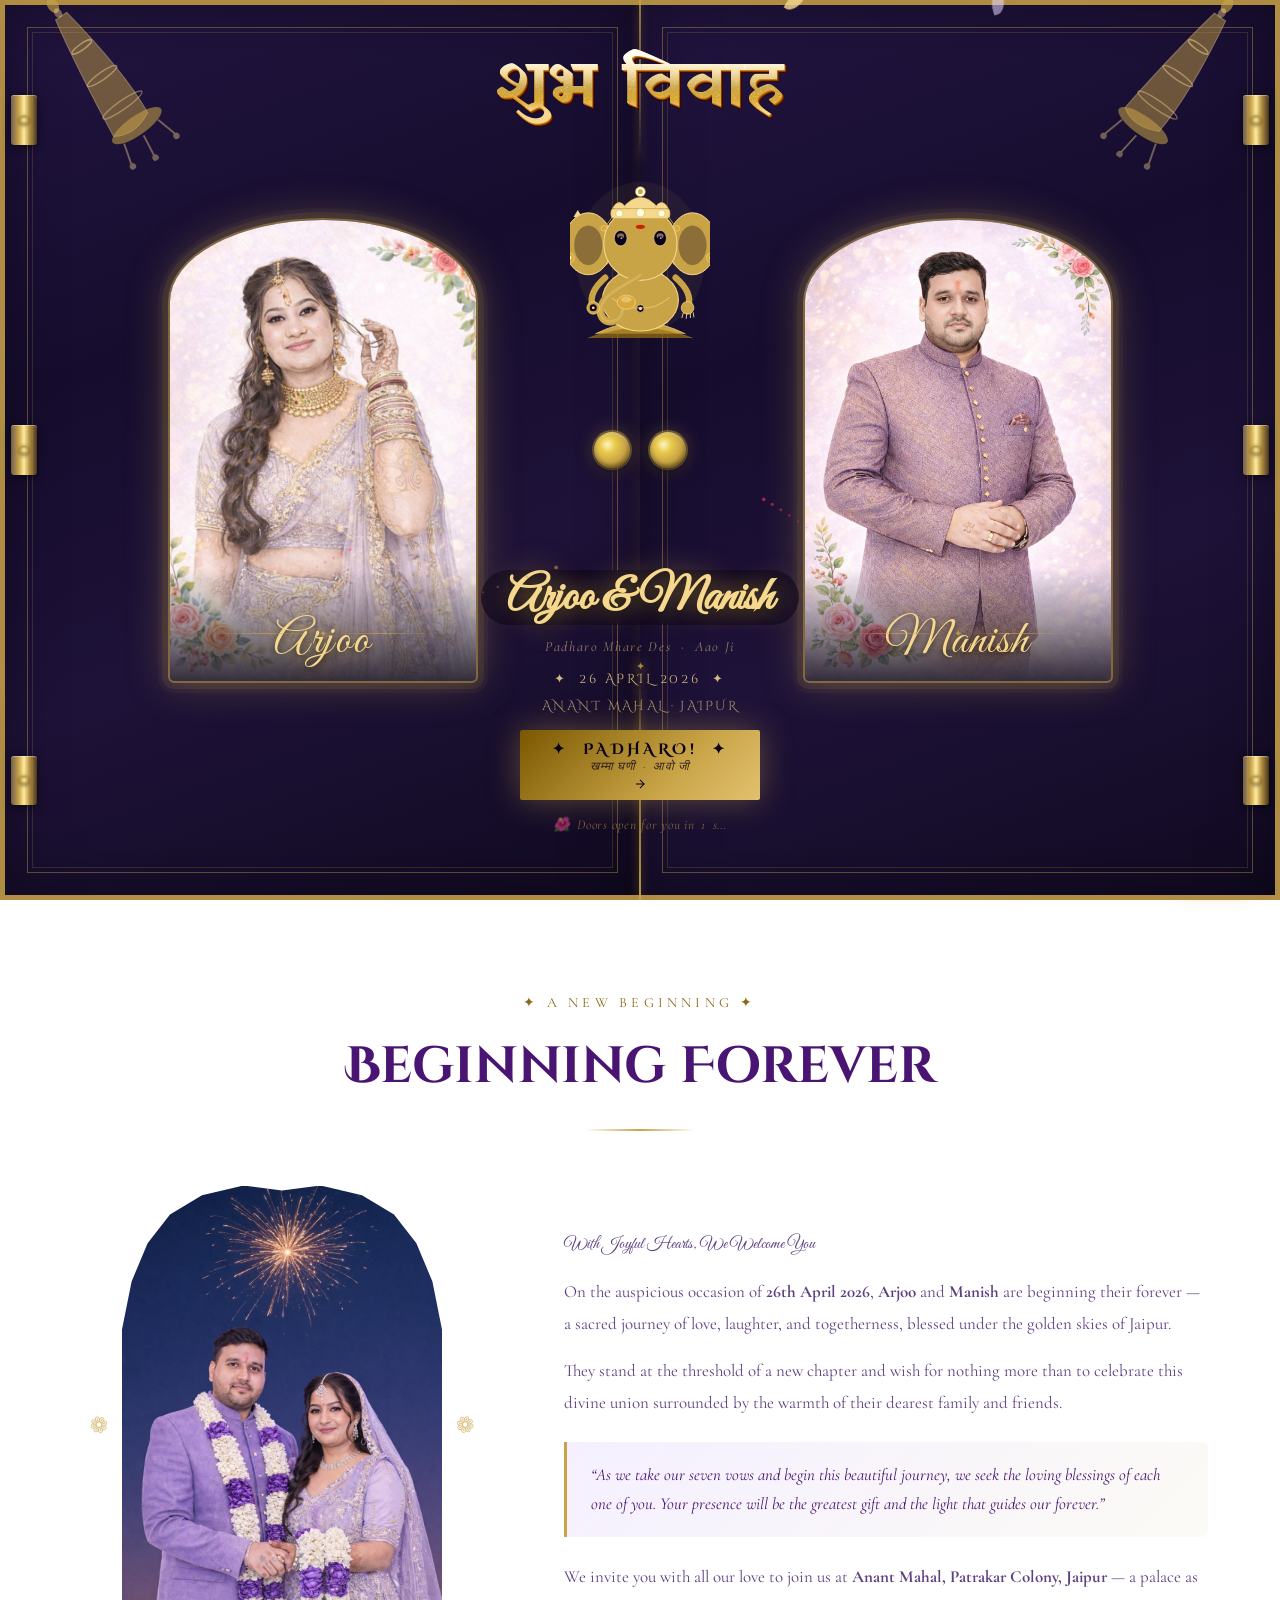
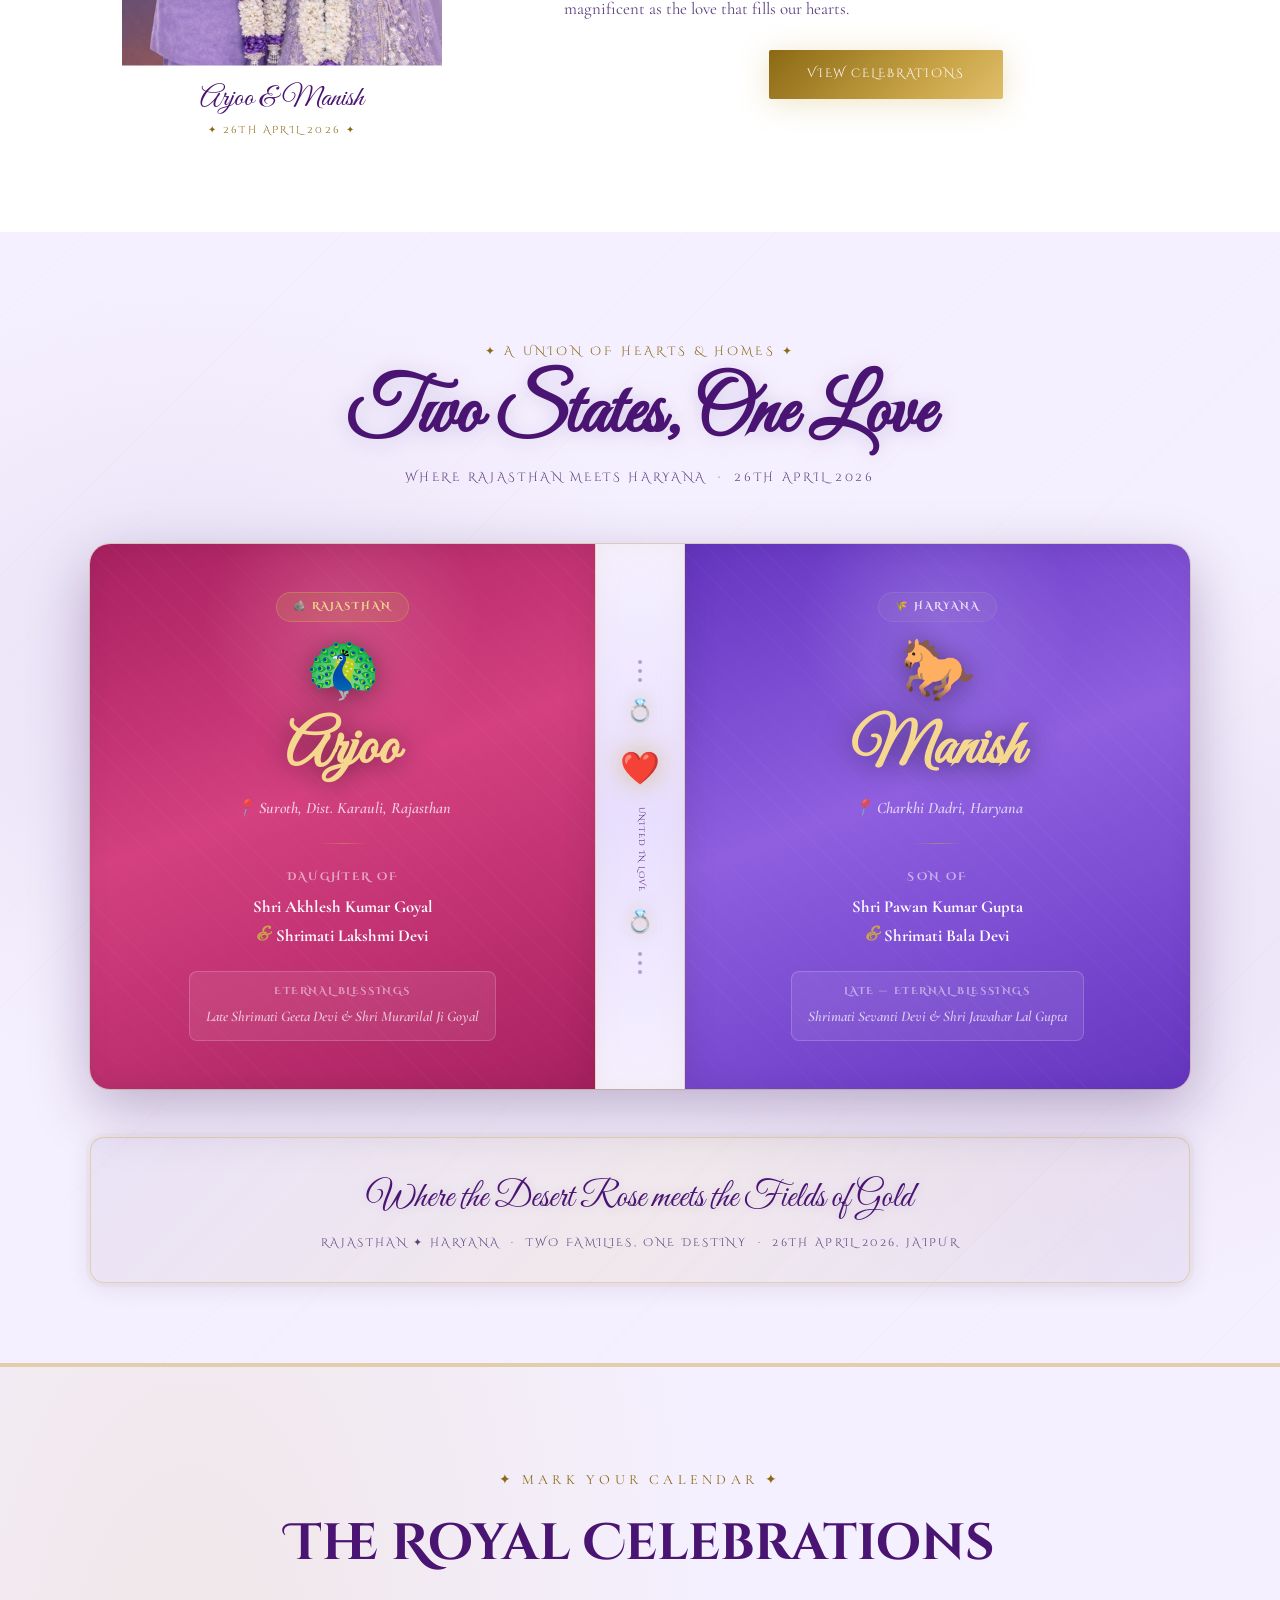
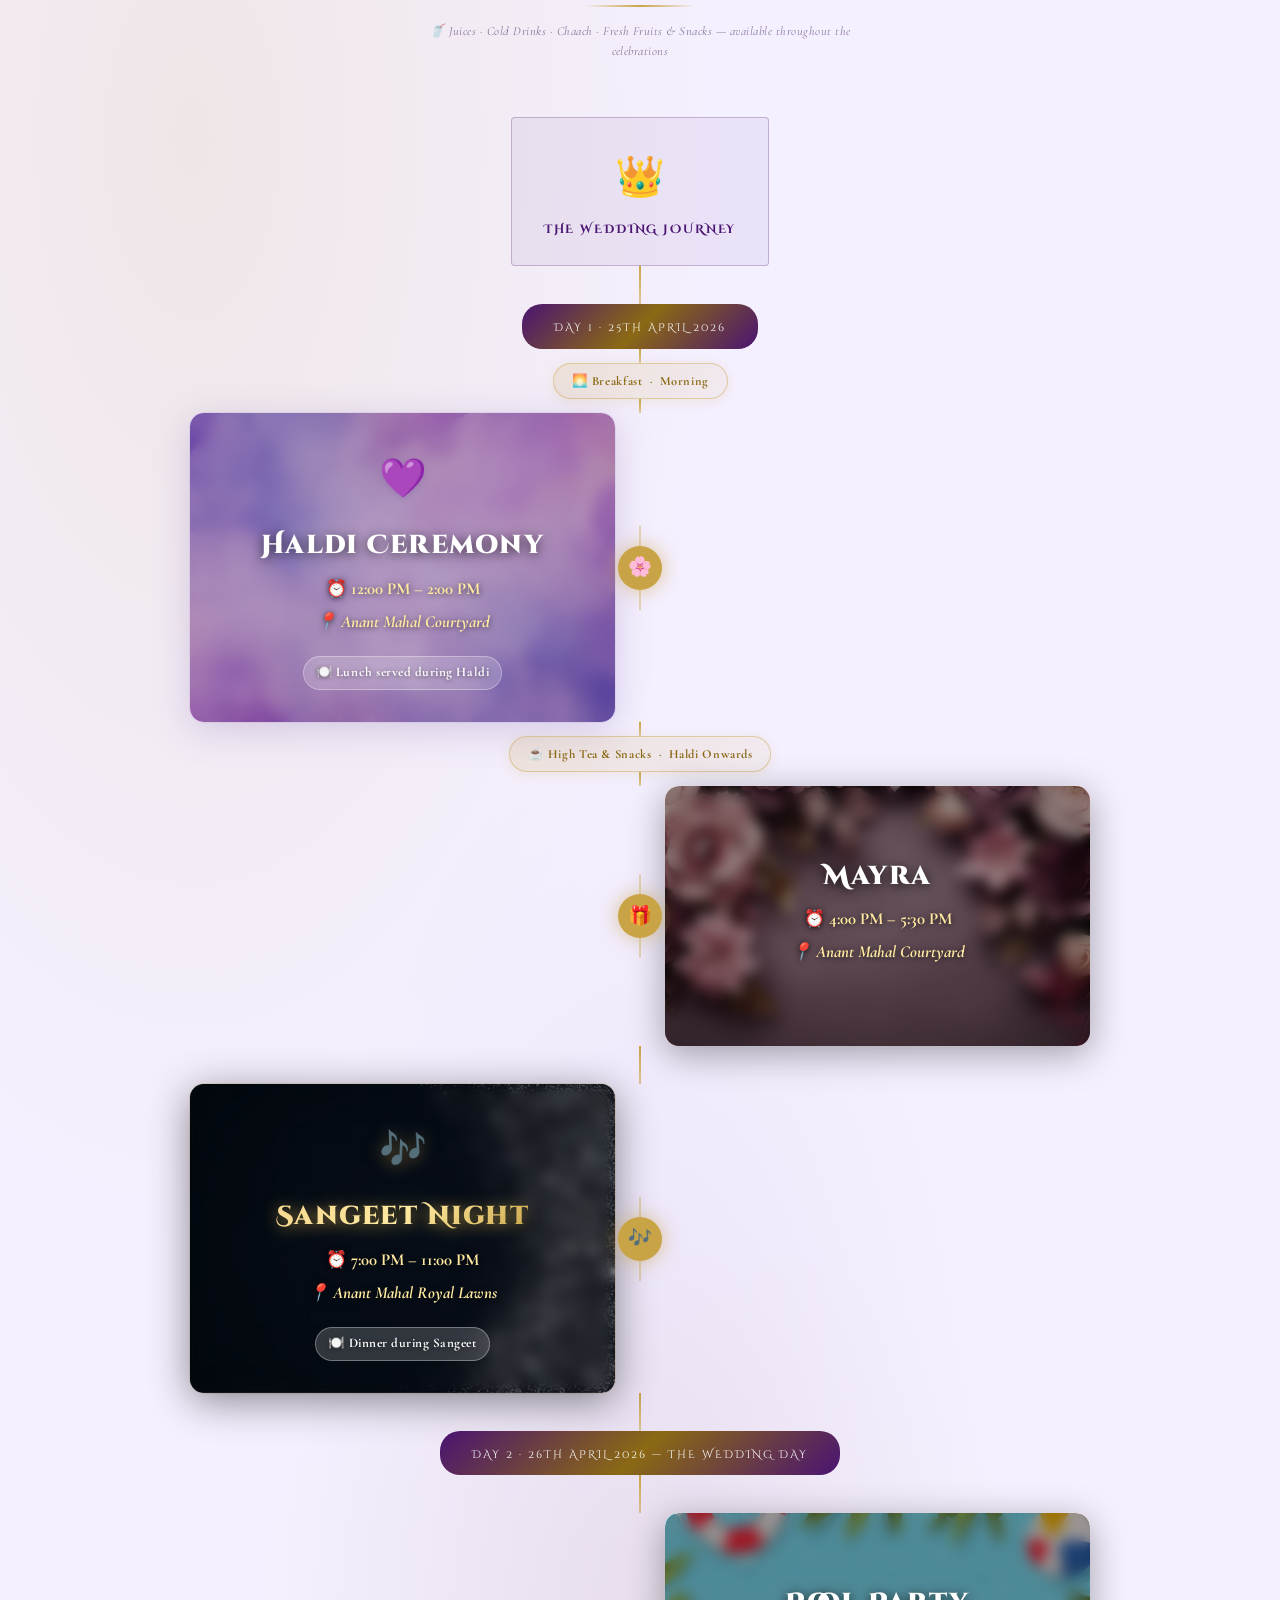
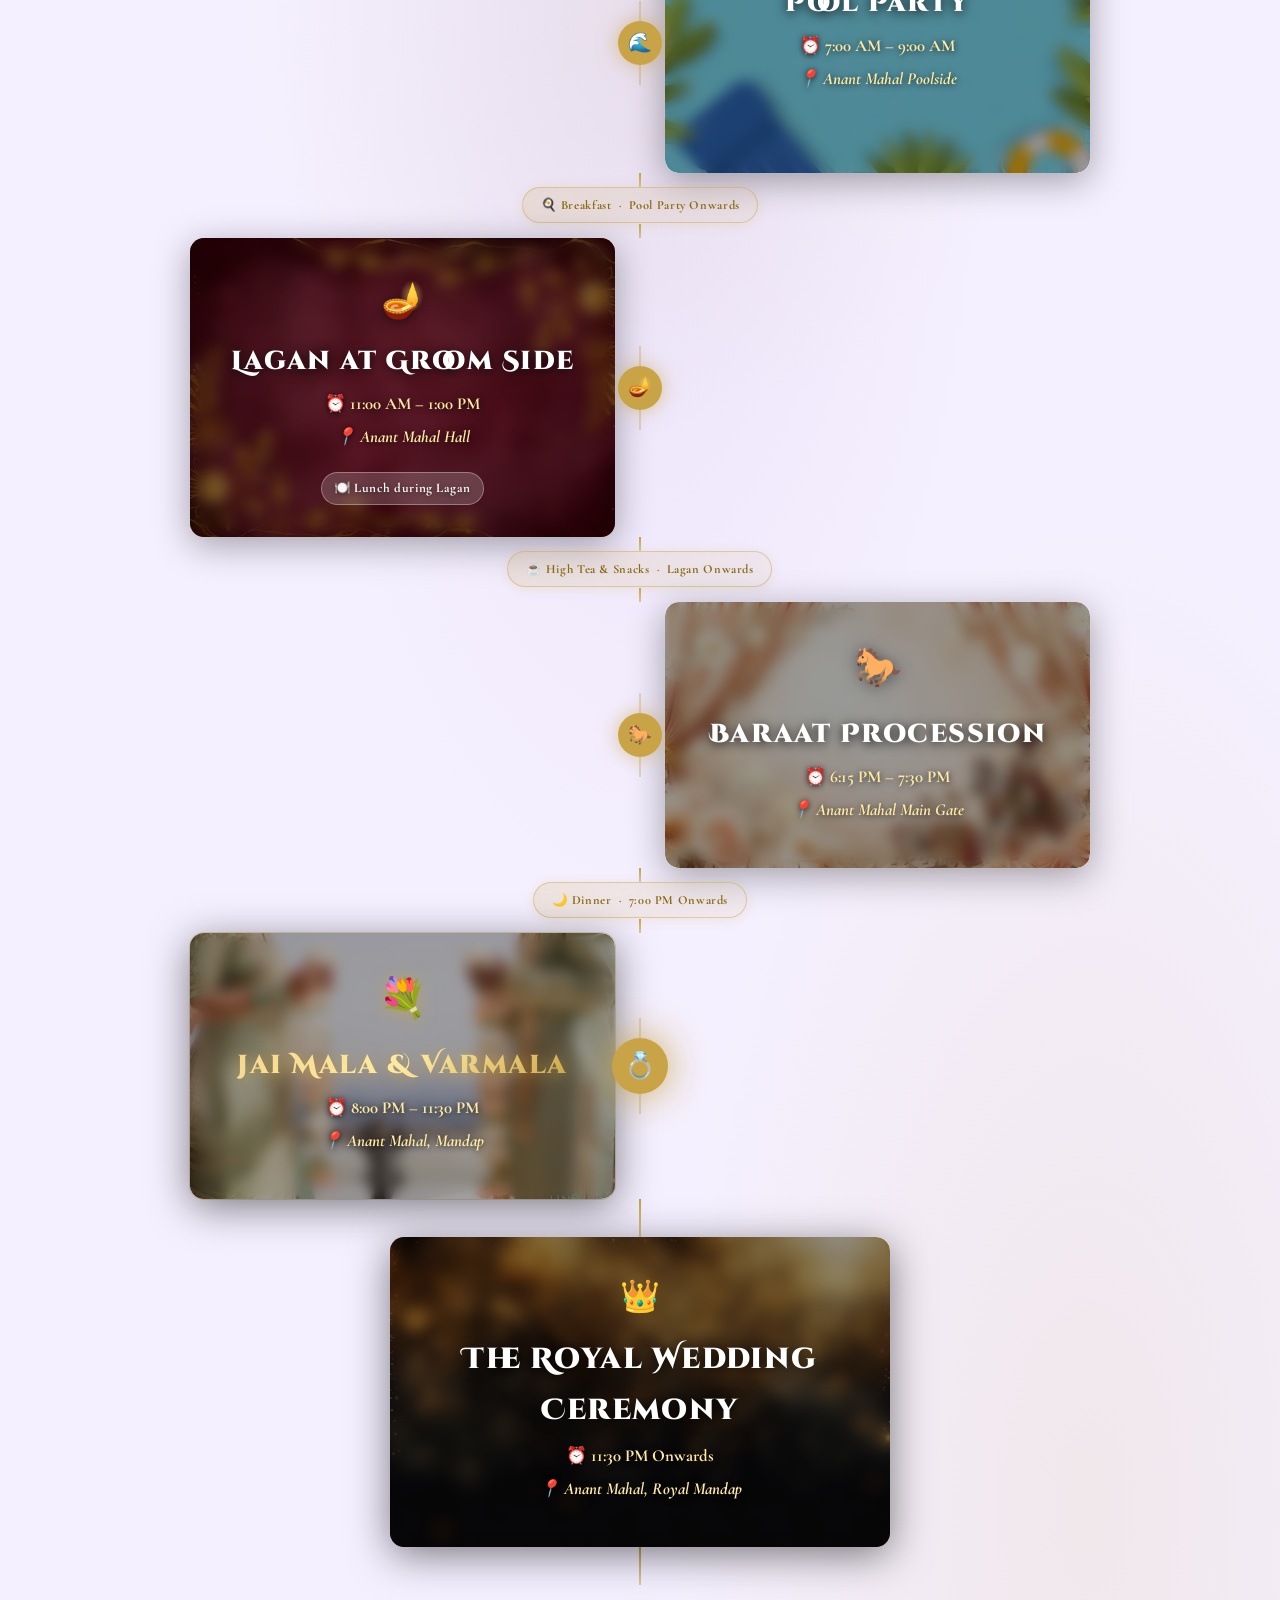
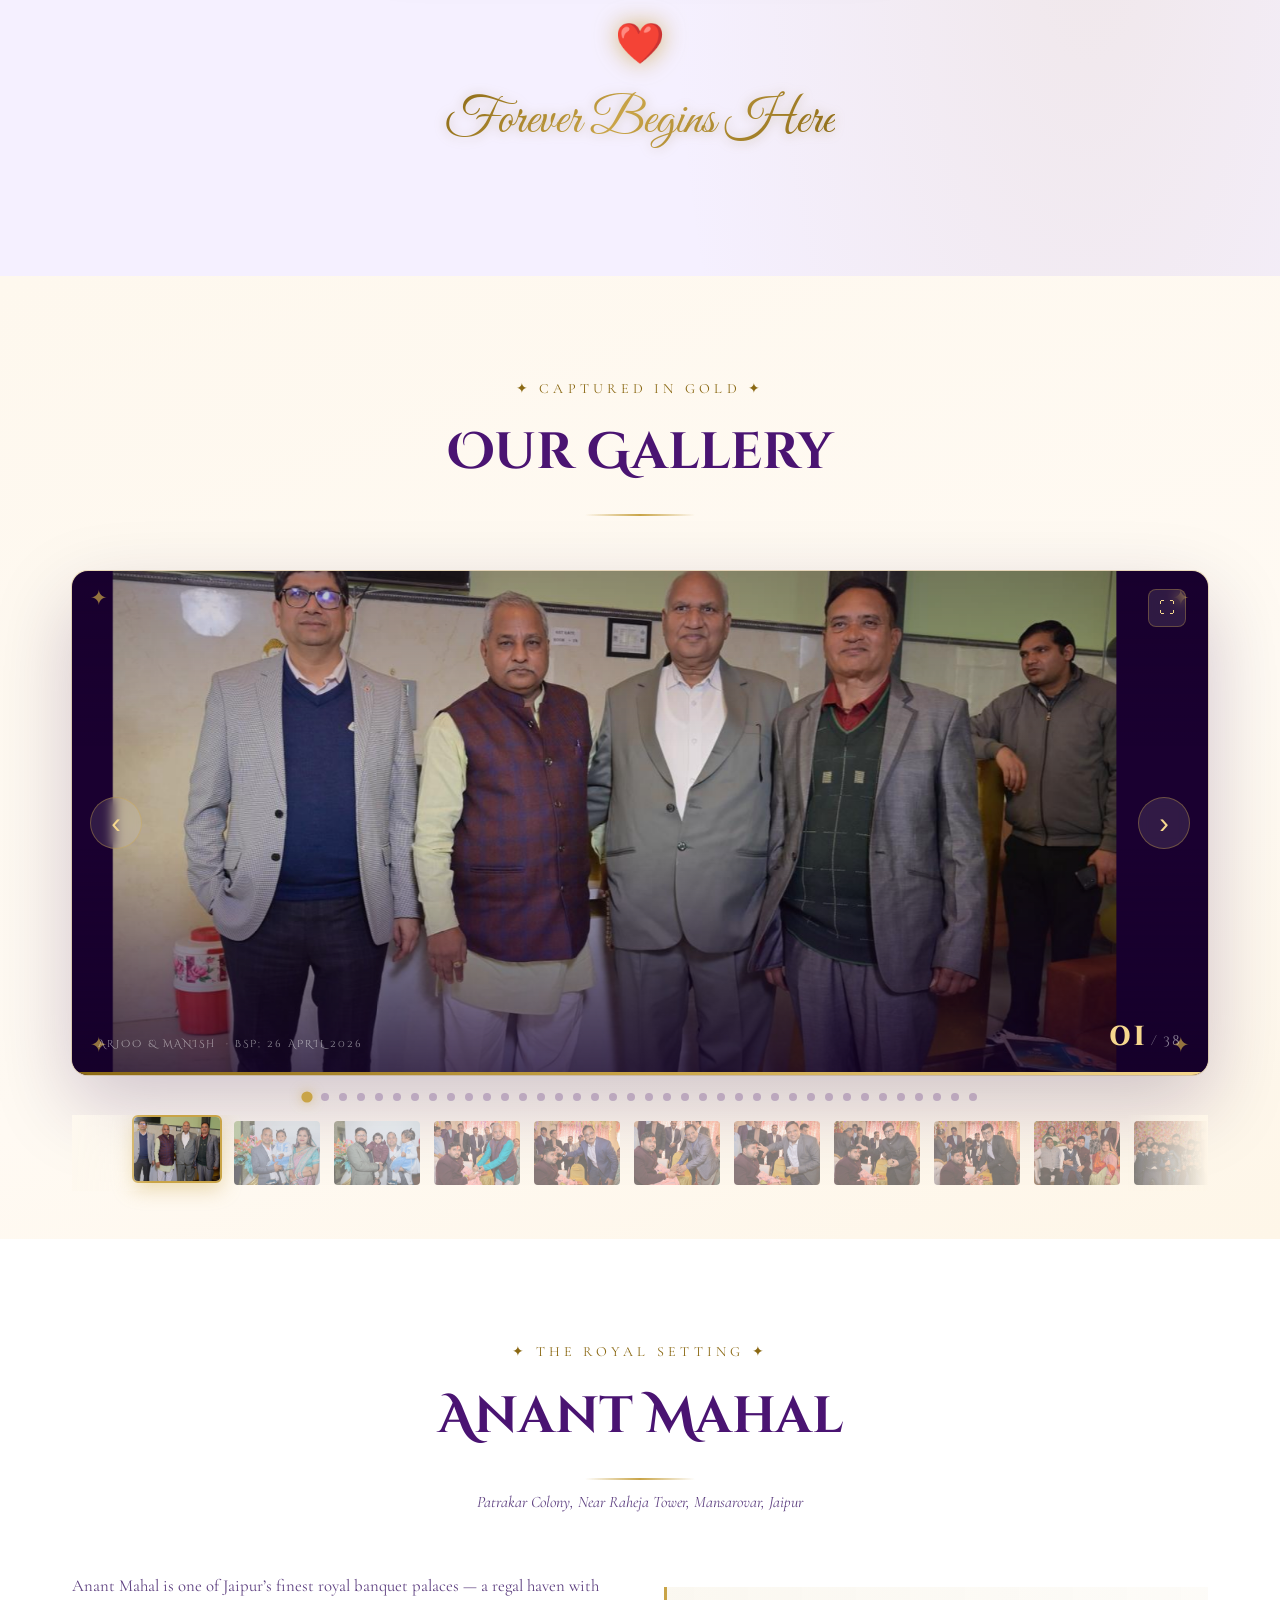
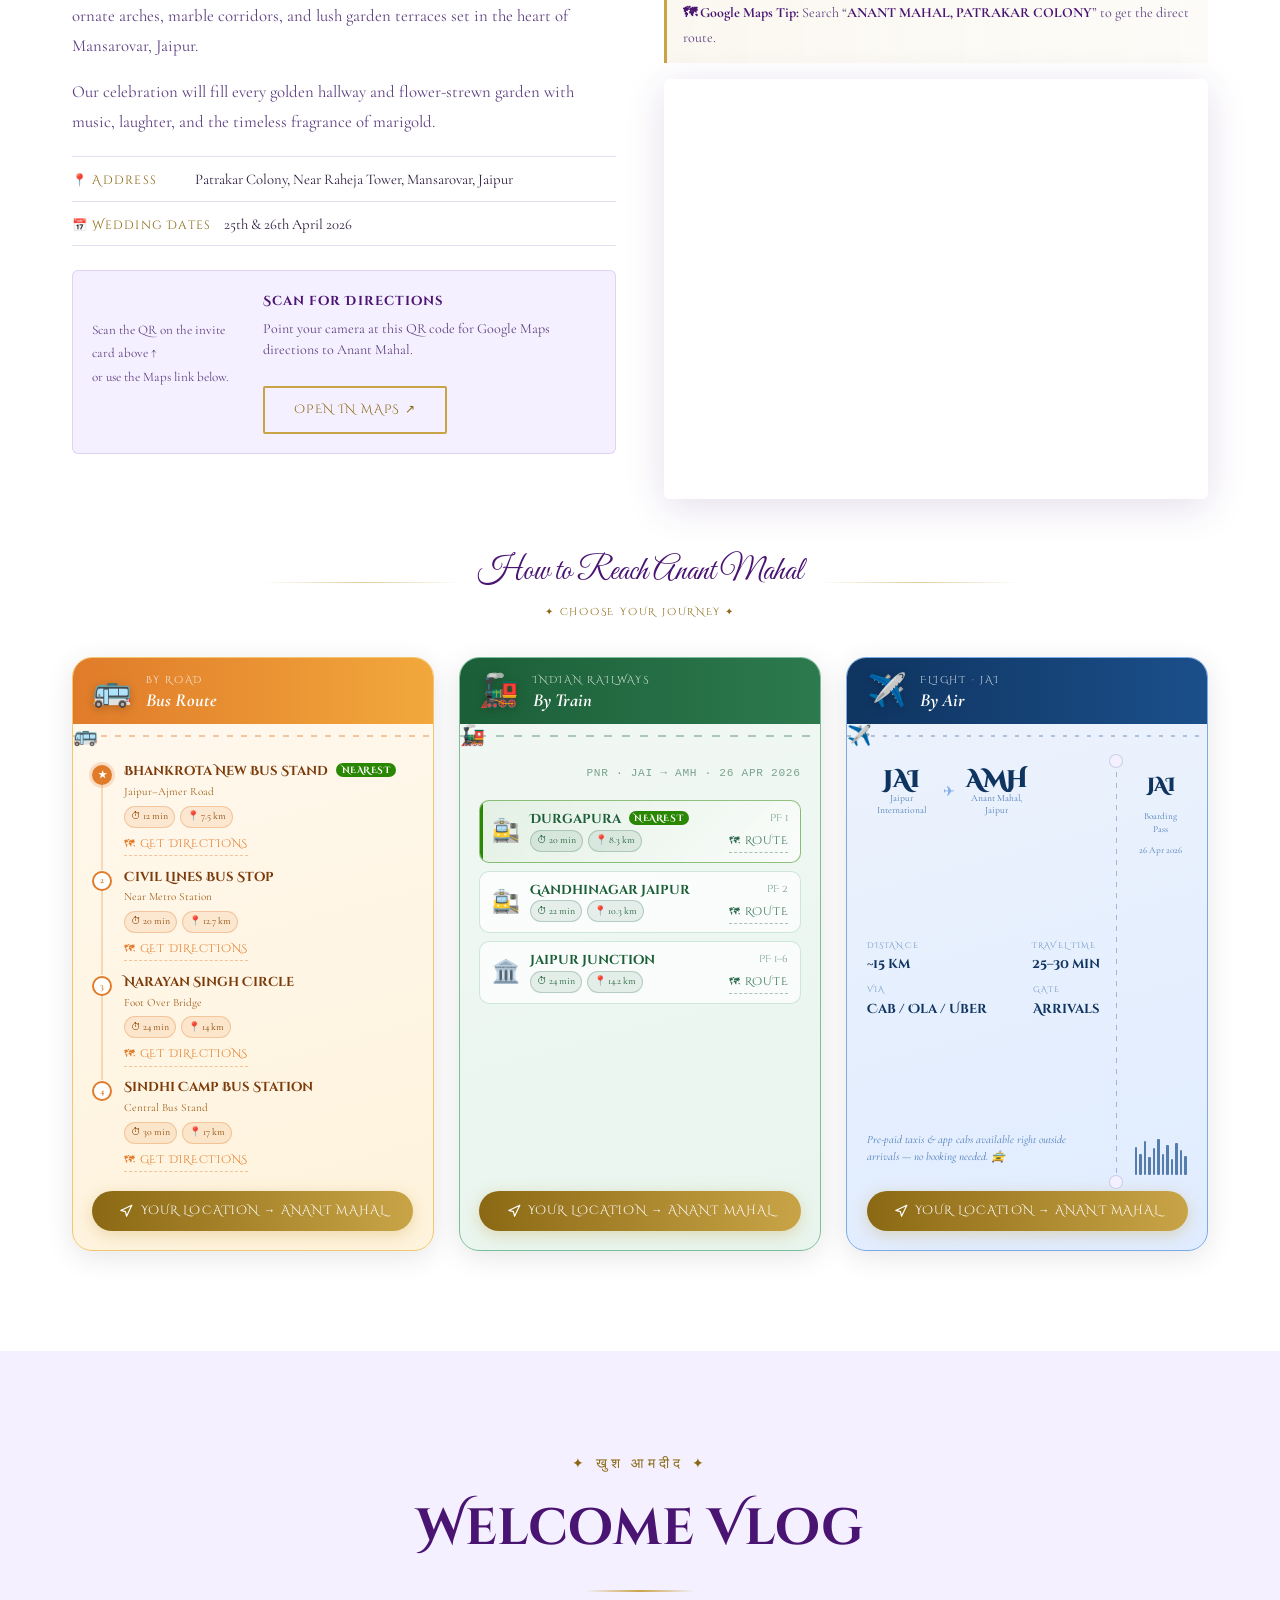
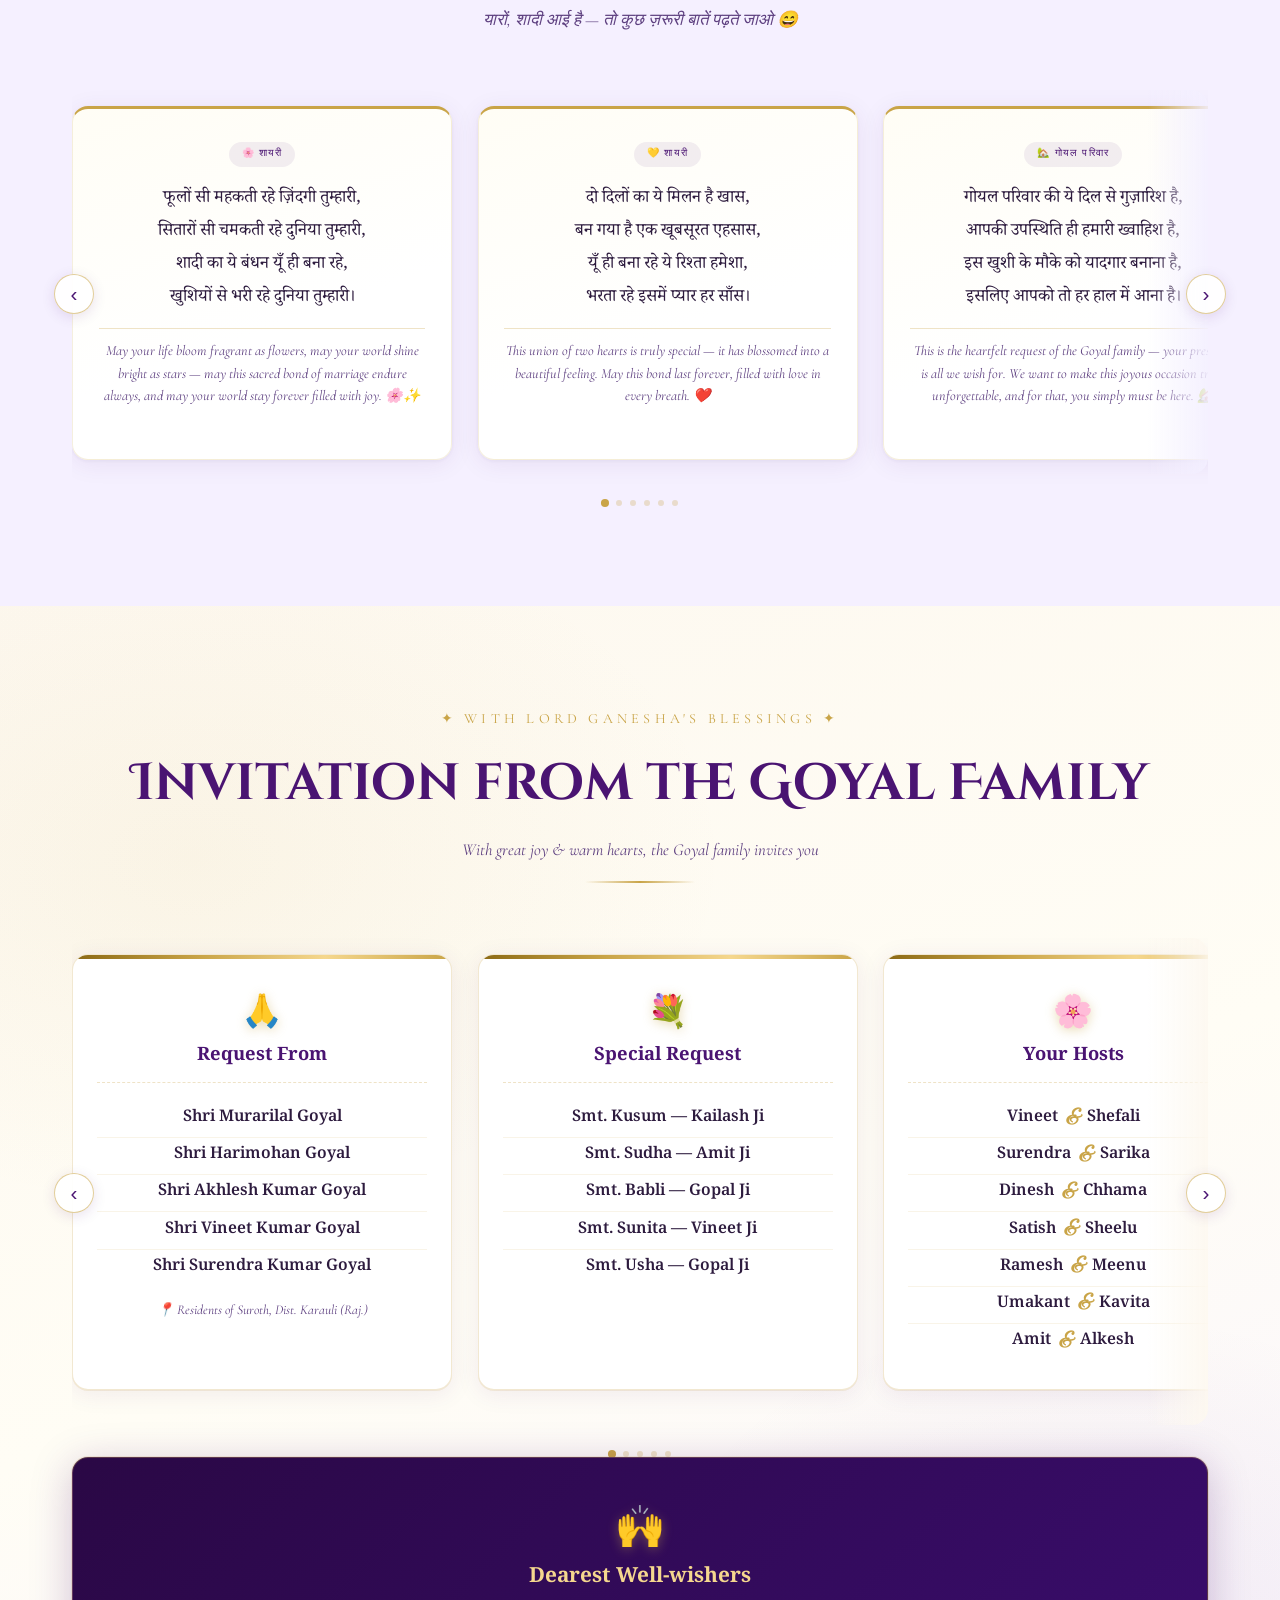
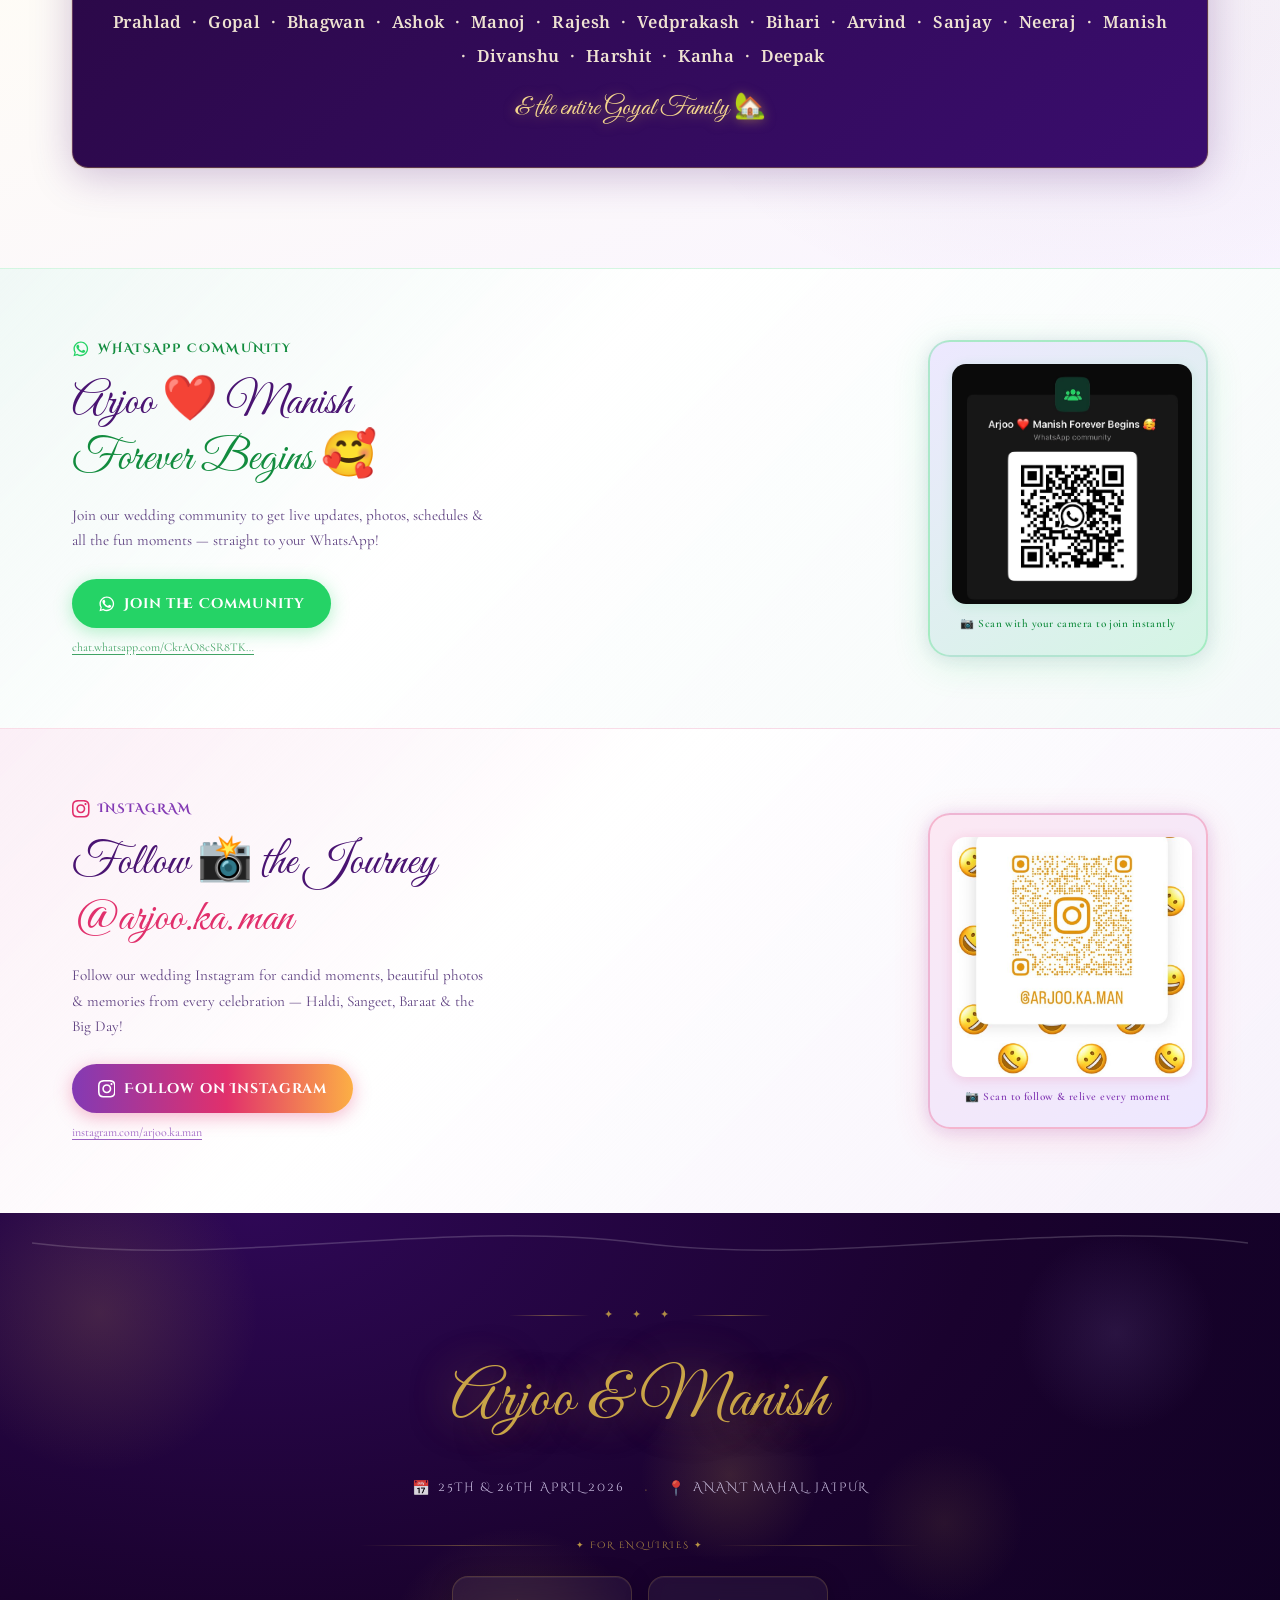
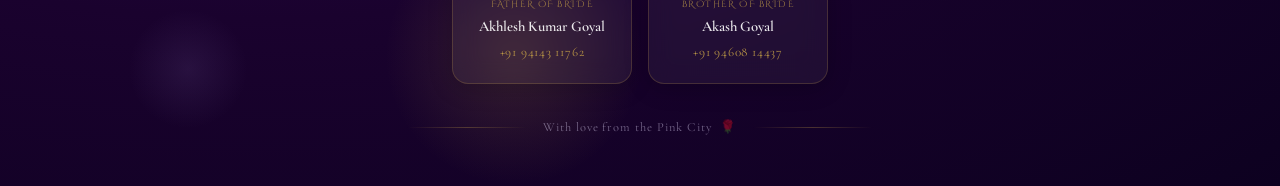
==== commit 647c3d4b: "chatbot" ====
--- a/index.html
+++ b/index.html
@@ -82,13 +82,18 @@
     <!-- Name sits below the doors' midpoint, above the date/button -->
     <h1 class="gate-title">Arjoo &amp; Manish</h1>
 
-    <p class="gate-date">26th April 2026</p>
-    <p class="gate-place">Anant Mahal, Jaipur</p>
-    <button class="gate-enter-btn" id="gateEnterBtn" aria-label="Enter">
-      <span>Enter the Palace</span>
+    <p class="gate-tagline">Padharo Mhare Des &nbsp;&middot;&nbsp; Aao Ji</p>
+
+    <p class="gate-date">✦ &nbsp;26 April 2026&nbsp; ✦</p>
+    <p class="gate-place">Anant Mahal &middot; Jaipur</p>
+    <button class="gate-enter-btn" id="gateEnterBtn" aria-label="Enter the celebration">
+      <span class="btn-main">✦ &nbsp;Padharo!&nbsp; ✦</span>
+      <span class="btn-sub">खम्मा घणी &nbsp;&middot;&nbsp; आवो जी</span>
       <svg width="14" height="14" viewBox="0 0 24 24" fill="none" stroke="currentColor" stroke-width="1.8" aria-hidden="true"><path d="M5 12h14M12 5l7 7-7 7"/></svg>
     </button>
-    <p class="gate-auto-text" id="gateAutoText">opens in <span id="gateCountdown">5</span>s</p>
+    <p class="gate-auto-text" id="gateAutoText">
+      <span class="gate-auto-icon">🌺</span> Doors open for you in <span id="gateCountdown">5</span>s&hellip;
+    </p>
   </div>
 
   <!-- Two simple door panels -->
@@ -840,10 +845,10 @@
           </div>
 
           <a class="route-cta"
-             href="https://www.google.com/maps/place/Anant+Mahal,+Patrakar+Colony,+Jaipur"
-             target="_blank" rel="noopener" aria-label="View Anant Mahal on Google Maps">
-            <svg viewBox="0 0 24 24" aria-hidden="true"><path d="M12 2C8.13 2 5 5.13 5 9c0 5.25 7 13 7 13s7-7.75 7-13c0-3.87-3.13-7-7-7zm0 9.5c-1.38 0-2.5-1.12-2.5-2.5S10.62 6.5 12 6.5s2.5 1.12 2.5 2.5S13.38 11.5 12 11.5z"/></svg>
-            View Anant Mahal on Maps
+             href="https://www.google.com/maps/dir/?api=1&destination=Anant+Mahal,+Patrakar+Colony,+Mansarovar,+Jaipur,+Rajasthan&travelmode=transit"
+             target="_blank" rel="noopener" aria-label="Get directions from your location to Anant Mahal">
+            <svg viewBox="0 0 24 24" aria-hidden="true" fill="none" stroke="currentColor" stroke-width="2.2" stroke-linecap="round" stroke-linejoin="round"><polygon points="3 11 22 2 13 21 11 13 3 11"/></svg>
+            Your Location &rarr; Anant Mahal
           </a>
         </div>
 
@@ -919,10 +924,10 @@
           </div>
 
           <a class="route-cta"
-             href="https://www.google.com/maps/place/Anant+Mahal,+Patrakar+Colony,+Jaipur"
-             target="_blank" rel="noopener" aria-label="View Anant Mahal on Google Maps">
-            <svg viewBox="0 0 24 24" aria-hidden="true"><path d="M12 2C8.13 2 5 5.13 5 9c0 5.25 7 13 7 13s7-7.75 7-13c0-3.87-3.13-7-7-7zm0 9.5c-1.38 0-2.5-1.12-2.5-2.5S10.62 6.5 12 6.5s2.5 1.12 2.5 2.5S13.38 11.5 12 11.5z"/></svg>
-            View Anant Mahal on Maps
+             href="https://www.google.com/maps/dir/?api=1&destination=Anant+Mahal,+Patrakar+Colony,+Mansarovar,+Jaipur,+Rajasthan&travelmode=transit"
+             target="_blank" rel="noopener" aria-label="Get directions from your location to Anant Mahal">
+            <svg viewBox="0 0 24 24" aria-hidden="true" fill="none" stroke="currentColor" stroke-width="2.2" stroke-linecap="round" stroke-linejoin="round"><polygon points="3 11 22 2 13 21 11 13 3 11"/></svg>
+            Your Location &rarr; Anant Mahal
           </a>
         </div>
 
@@ -1011,10 +1016,10 @@
           </div><!-- /bp-main -->
 
           <a class="route-cta"
-             href="https://www.google.com/maps/dir/Jaipur+International+Airport/Anant+Mahal,+Patrakar+Colony,+Jaipur"
-             target="_blank" rel="noopener" aria-label="Get airport route to Anant Mahal">
-            <svg viewBox="0 0 24 24" aria-hidden="true"><path d="M12 2C8.13 2 5 5.13 5 9c0 5.25 7 13 7 13s7-7.75 7-13c0-3.87-3.13-7-7-7zm0 9.5c-1.38 0-2.5-1.12-2.5-2.5S10.62 6.5 12 6.5s2.5 1.12 2.5 2.5S13.38 11.5 12 11.5z"/></svg>
-            Open in Maps
+             href="https://www.google.com/maps/dir/?api=1&destination=Anant+Mahal,+Patrakar+Colony,+Mansarovar,+Jaipur,+Rajasthan&travelmode=driving"
+             target="_blank" rel="noopener" aria-label="Get directions from your location to Anant Mahal">
+            <svg viewBox="0 0 24 24" aria-hidden="true" fill="none" stroke="currentColor" stroke-width="2.2" stroke-linecap="round" stroke-linejoin="round"><polygon points="3 11 22 2 13 21 11 13 3 11"/></svg>
+            Your Location &rarr; Anant Mahal
           </a>
         </div>
 
@@ -1360,9 +1365,14 @@
 </footer>
 
 <!-- Lightbox -->
-<div id="lightbox" class="lightbox" role="dialog" aria-modal="true" hidden>
-  <button id="lbClose" class="lb-close" aria-label="Close">×</button>
-  <img id="lbImg" src="" alt="" />
+<div id="lightbox" class="lightbox" role="dialog" aria-modal="true" aria-label="Photo lightbox" hidden>
+  <button id="lbClose" class="lb-close" aria-label="Close lightbox">&times;</button>
+  <button class="lb-arrow lb-prev" aria-label="Previous photo">&#8249;</button>
+  <div class="lb-img-wrap">
+    <img id="lbImg" src="" alt="" />
+  </div>
+  <button class="lb-arrow lb-next" aria-label="Next photo">&#8250;</button>
+  <div class="lb-counter"><span id="lbCurr">1</span> / <span id="lbTotal">38</span></div>
 </div>
 
 <script src="https://unpkg.com/aos@2.3.4/dist/aos.js"></script>
--- a/css/gate.css
+++ b/css/gate.css
@@ -96,56 +96,105 @@
     0 2px 8px rgba(0,0,0,.80);
   line-height: 1;
   margin-top: auto;   /* ← spacer: pushes name+date+button down to bottom zone */
-  margin-bottom: clamp(.3rem, .8vh, .55rem);
+  margin-bottom: clamp(.2rem, .5vh, .4rem);
   padding: .2rem 1.6rem;
-  /* subtle dark pill so name reads clearly over the door seam */
   background: rgba(10, 1, 24, 0.55);
   border-radius: 2rem;
   backdrop-filter: blur(4px);
   text-transform: capitalize;
   animation: gUp 1.2s ease .3s both;
 }
+
+/* —— Romantic tagline beneath the names —— */
+.gate-tagline {
+  font-family: 'Cormorant Garamond', 'Garamond', serif;
+  font-style: italic;
+  font-size: clamp(.7rem, 1.2vw, .88rem);
+  color: rgba(245, 215, 142, .55);
+  letter-spacing: .12em;
+  margin: 0 0 clamp(.2rem, .6vh, .4rem);
+  animation: gUp 1.3s ease .42s both;
+}
+
 .gate-date {
   font-family: 'Cinzel Decorative', serif;
   font-size: clamp(.65rem, 1.1vw, .80rem);
-  color: rgba(245,215,142,.75);
-  letter-spacing: .18em; text-transform: uppercase;
-  margin-top: 0;
-  margin-bottom: 0;
+  color: rgba(245,215,142,.85);
+  letter-spacing: .22em; text-transform: uppercase;
+  margin: 0;
   animation: gUp 1.4s ease .5s both;
 }
 .gate-place {
   font-family: 'Cinzel Decorative', serif;
   font-size: clamp(.65rem, 1.1vw, .80rem);
-  color: rgba(245,215,142,.75);
+  color: rgba(245,215,142,.65);
   letter-spacing: .18em; text-transform: uppercase;
-  margin: 0;
+  margin: 0 0 clamp(.3rem, .8vh, .55rem);
   animation: gUp 1.4s ease .6s both;
 }
+
+/* —— Enter button —— */
 .gate-enter-btn {
-  display: inline-flex; align-items: center; gap: .6rem;
-  padding: .6rem 1.8rem;
+  display: inline-flex;
+  flex-direction: column;
+  align-items: center;
+  gap: .25rem;
+  padding: .7rem 2rem .6rem;
   background: linear-gradient(135deg, #7A5800, #C9A447, #F5D78E, #C9A447, #7A5800);
   background-size: 300% 100%;
-  color: #0B011A; font-weight: 600;
+  color: #0B011A;
   border: none; border-radius: 2px; cursor: pointer;
-  font-family: 'Cinzel Decorative', serif;
-  font-size: clamp(.65rem, 1.1vw, .78rem);
-  letter-spacing: .14em; text-transform: uppercase;
   box-shadow: 0 0 32px rgba(201,164,71,.4);
   transition: all .4s ease;
   animation: gUp 1.4s ease .9s both, goldPulse 3s ease 2s infinite;
 }
 .gate-enter-btn:hover {
-  background-position: right center; transform: translateY(-2px);
+  background-position: right center;
+  transform: translateY(-2px);
   box-shadow: 0 0 55px rgba(201,164,71,.7);
 }
 .gate-enter-btn:focus-visible { outline: 2px solid #C9A447; outline-offset: 3px; }
+
+/* main label — big & Cinzel */
+.btn-main {
+  font-family: 'Cinzel Decorative', serif;
+  font-size: clamp(.78rem, 1.3vw, .95rem);
+  letter-spacing: .22em;
+  text-transform: uppercase;
+  font-weight: 700;
+  line-height: 1;
+}
+/* subbel — smaller bilingual line */
+.btn-sub {
+  font-family: 'Cormorant Garamond', 'Garamond', serif;
+  font-style: italic;
+  font-size: clamp(.62rem, .95vw, .74rem);
+  letter-spacing: .06em;
+  opacity: .78;
+  line-height: 1;
+}
+
+/* —— Auto countdown text —— */
 .gate-auto-text {
-  margin-top: .55rem;
-  color: rgba(201,164,71,.45);
-  font-size: .7rem; letter-spacing: .1em;
+  display: flex;
+  align-items: center;
+  justify-content: center;
+  gap: .4rem;
+  margin-top: .5rem;
+  color: rgba(201,164,71,.55);
+  font-family: 'Cormorant Garamond', 'Garamond', serif;
+  font-style: italic;
+  font-size: clamp(.72rem, 1.1vw, .85rem);
+  letter-spacing: .06em;
   animation: gUp 1.4s ease 1.1s both;
+}
+.gate-auto-icon {
+  font-size: 1em;
+  animation: gentlePulse 2.2s ease-in-out infinite;
+}
+@keyframes gentlePulse {
+  0%, 100% { transform: scale(1);    opacity: .7; }
+  50%       { transform: scale(1.18); opacity: 1;  }
 }
 
 /* ══ DOOR STAGE ══════════════════════════════════════════════════════ */
--- a/css/styles.css
+++ b/css/styles.css
@@ -2442,11 +2442,92 @@
 }
 
 /* ── LIGHTBOX ───────────────────────────────────────────────────── */
-.lightbox { position:fixed;inset:0;z-index:9990;background:rgba(0,0,0,.92);display:flex;align-items:center;justify-content:center;padding:2rem; }
-.lightbox[hidden] { display:none; }
-.lightbox img { max-width:90vw;max-height:85vh;object-fit:contain;border:1px solid var(--gold);box-shadow:0 0 40px rgba(201,164,71,.3); }
-.lb-close { position:absolute;top:1.5rem;right:2rem;background:none;border:none;color:var(--gold);font-size:2.5rem;cursor:pointer;transition:transform .2s; }
-.lb-close:hover { transform:scale(1.2); }
+/* ── Lightbox ── */
+.lightbox {
+  position: fixed; inset: 0; z-index: 9990;
+  background: rgba(0,0,0,.93);
+  display: flex; align-items: center; justify-content: center;
+  gap: 1.2rem;
+  padding: 2rem;
+}
+.lightbox[hidden] { display: none; }
+
+/* image wrapper — constrains the photo, handles fade */
+.lb-img-wrap {
+  flex: 1 1 auto;
+  display: flex;
+  align-items: center;
+  justify-content: center;
+  min-width: 0;
+  max-height: 85vh;
+  overflow: hidden;
+}
+.lightbox img {
+  max-width: 100%;
+  max-height: 85vh;
+  object-fit: contain;
+  border: 1px solid var(--gold);
+  box-shadow: 0 0 40px rgba(201,164,71,.3);
+  border-radius: 4px;
+  display: block;
+  transition: opacity .28s ease, transform .28s ease;
+}
+.lightbox img.lb-fade {
+  opacity: 0;
+  transform: scale(.97);
+}
+
+/* close button */
+.lb-close {
+  position: absolute; top: 1.5rem; right: 2rem;
+  background: none; border: none;
+  color: var(--gold); font-size: 2.5rem;
+  cursor: pointer; transition: transform .2s;
+  z-index: 1; line-height: 1; padding: 0;
+}
+.lb-close:hover { transform: scale(1.2); }
+
+/* prev / next arrows */
+.lb-arrow {
+  flex-shrink: 0;
+  width: 52px; height: 52px;
+  border-radius: 50%;
+  background: rgba(255,255,255,.10);
+  border: 1px solid rgba(201,164,71,.45);
+  backdrop-filter: blur(6px);
+  color: var(--gold-lt);
+  font-size: 2rem; line-height: 1;
+  cursor: pointer;
+  display: flex; align-items: center; justify-content: center;
+  transition: background .25s, border-color .25s, transform .2s;
+  padding: 0;
+}
+.lb-arrow:hover {
+  background: rgba(201,164,71,.22);
+  border-color: var(--gold);
+  transform: scale(1.08);
+}
+.lb-arrow:focus-visible { outline: 2px solid var(--gold); outline-offset: 3px; }
+
+/* counter pill at bottom */
+.lb-counter {
+  position: absolute;
+  bottom: 1.4rem; left: 50%;
+  transform: translateX(-50%);
+  color: rgba(255,255,255,.55);
+  font-family: var(--ff-disp);
+  font-size: .8rem;
+  letter-spacing: .18em;
+  pointer-events: none;
+  white-space: nowrap;
+}
+
+/* mobile — arrows get smaller, padding tighter */
+@media (max-width: 600px) {
+  .lightbox       { padding: 1rem .5rem; gap: .5rem; }
+  .lb-arrow       { width: 38px; height: 38px; font-size: 1.5rem; }
+  .lb-close       { top: 1rem; right: 1rem; font-size: 2rem; }
+}
 
 /* ── RESPONSIVE ────────────────────────────────────────── */
 @media (max-width:900px) {
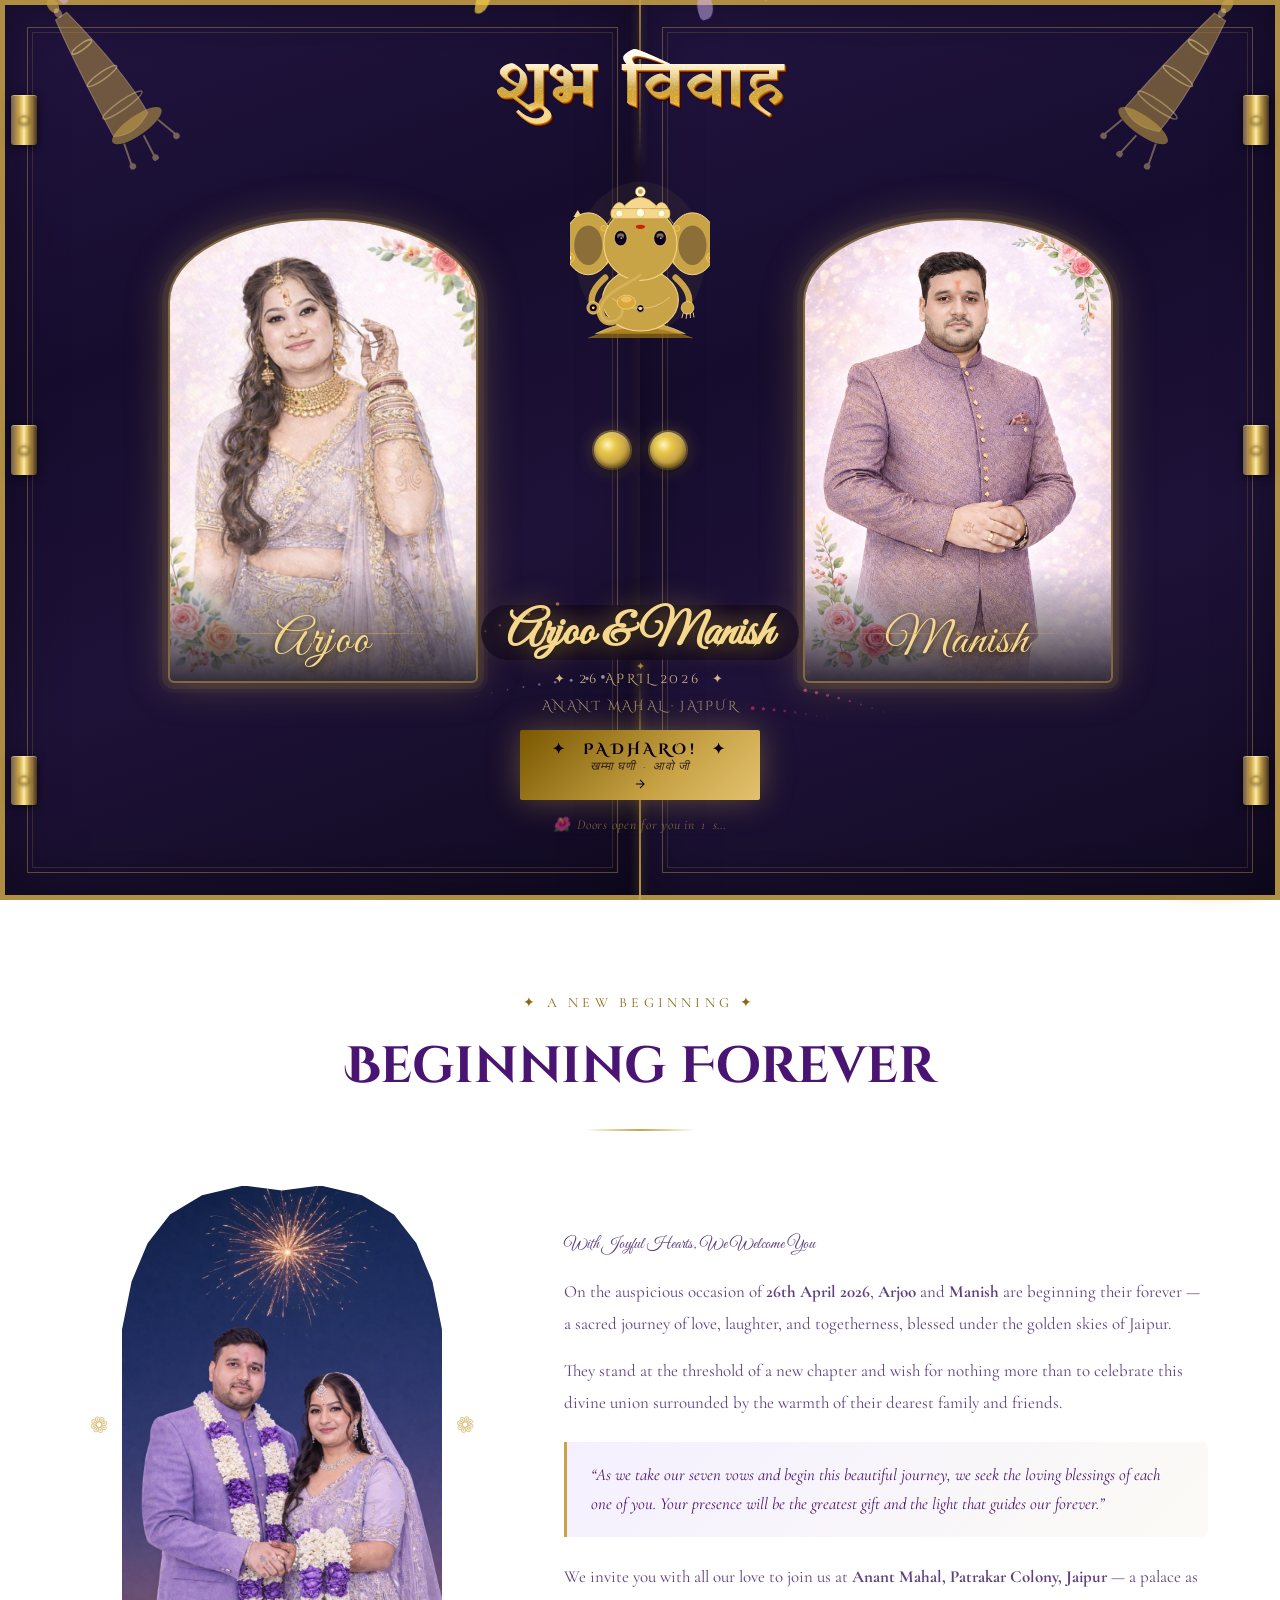
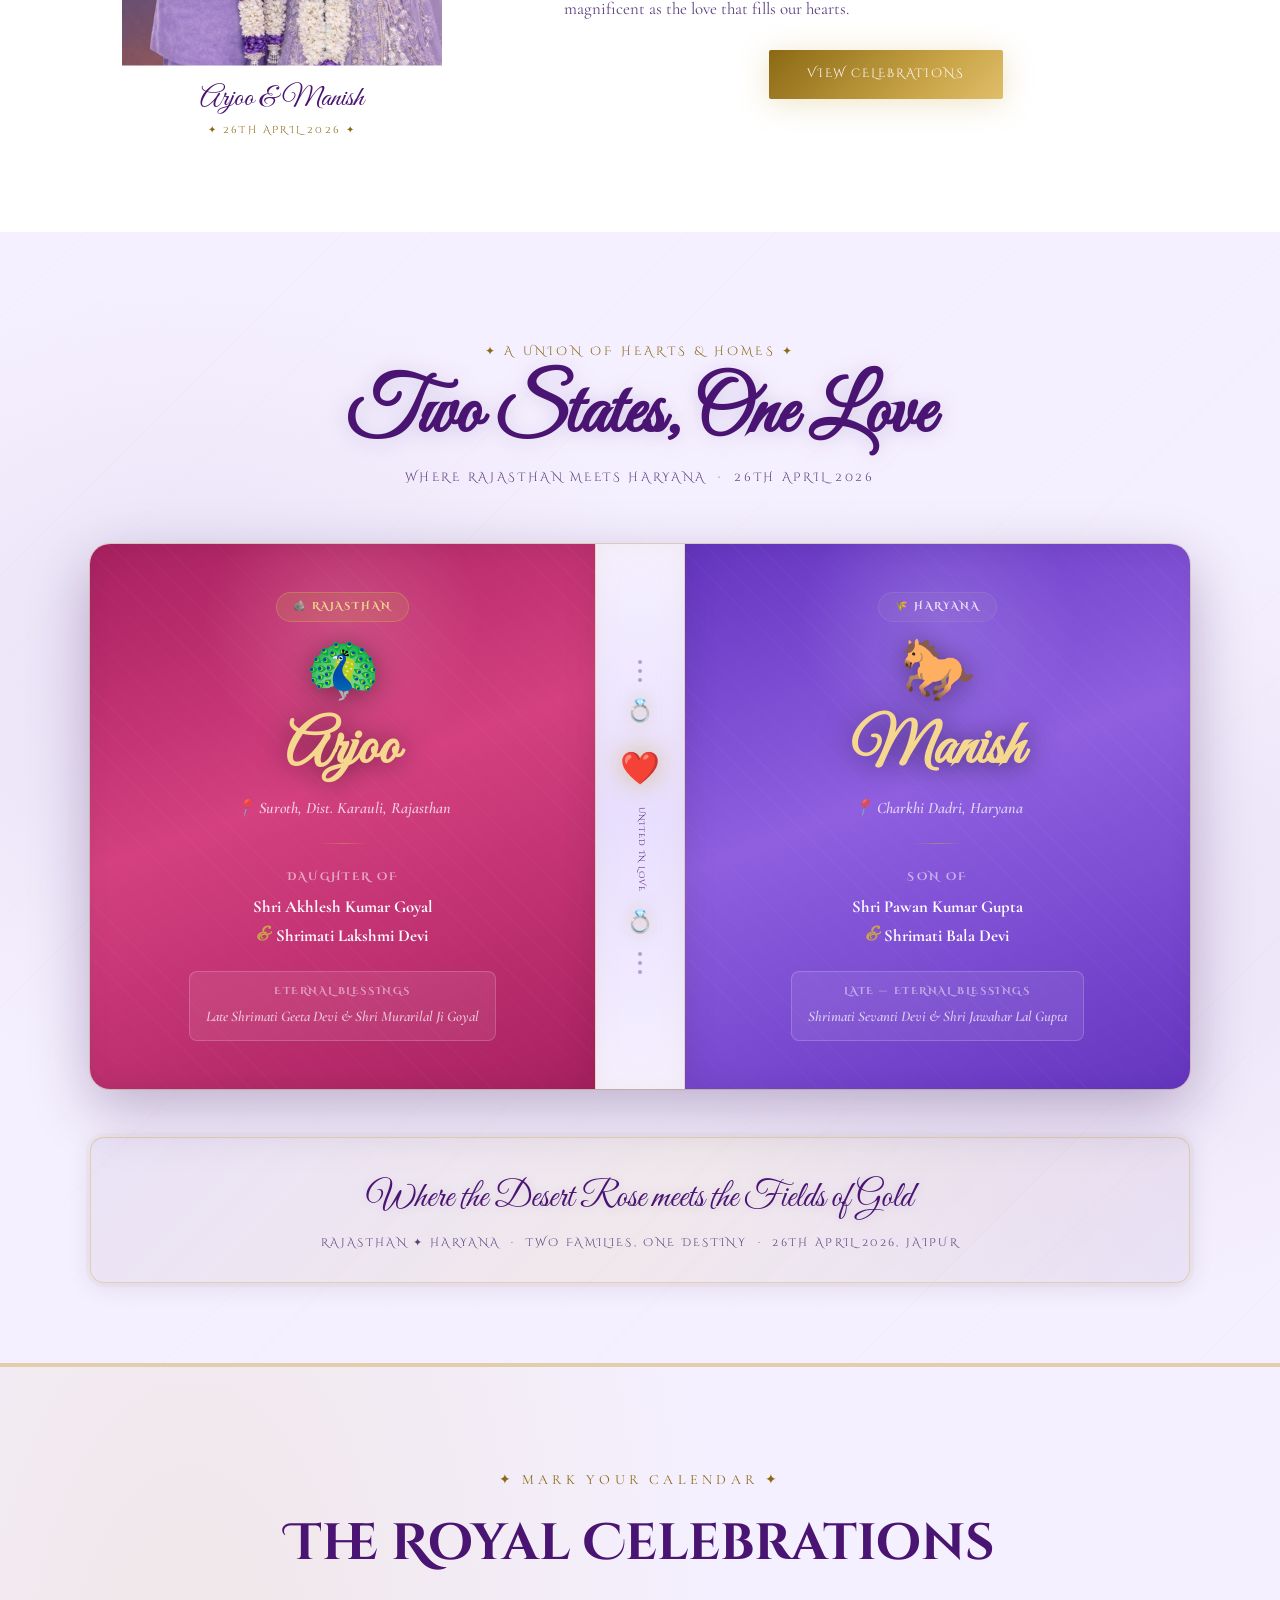
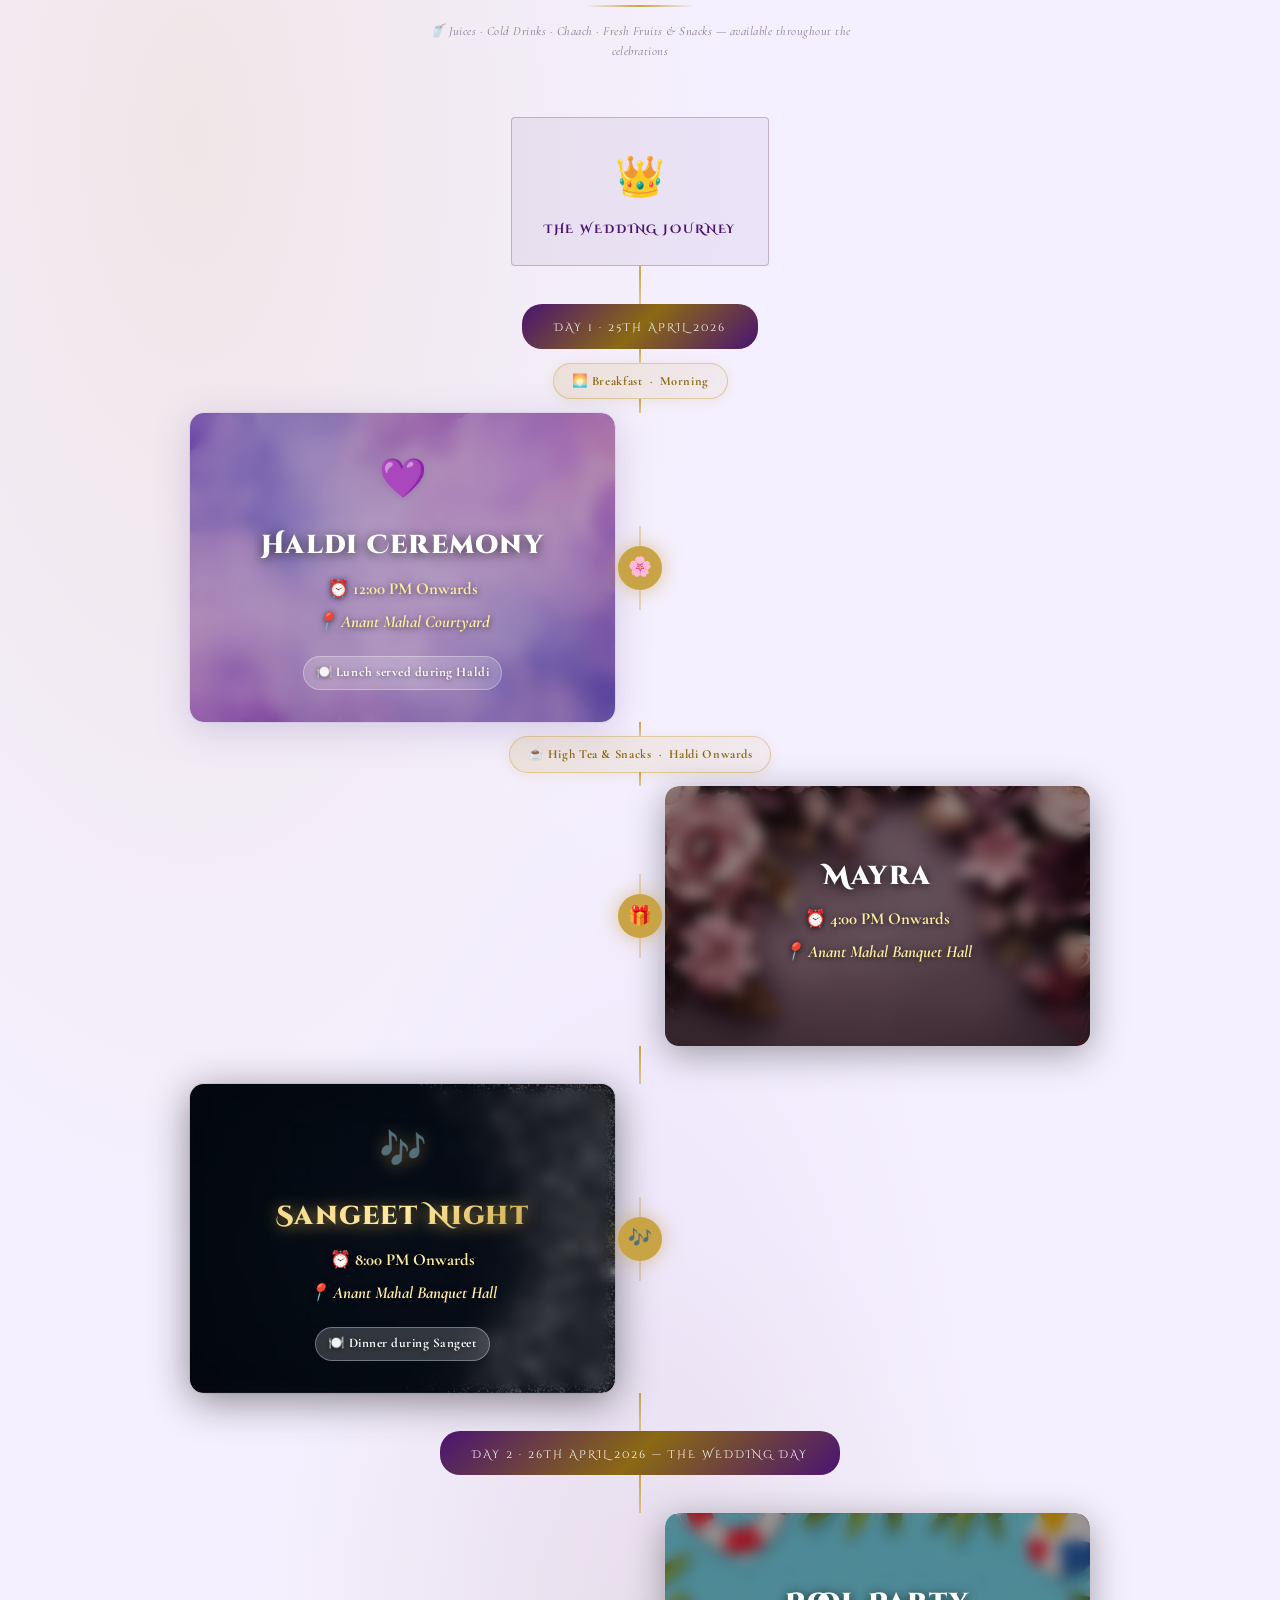
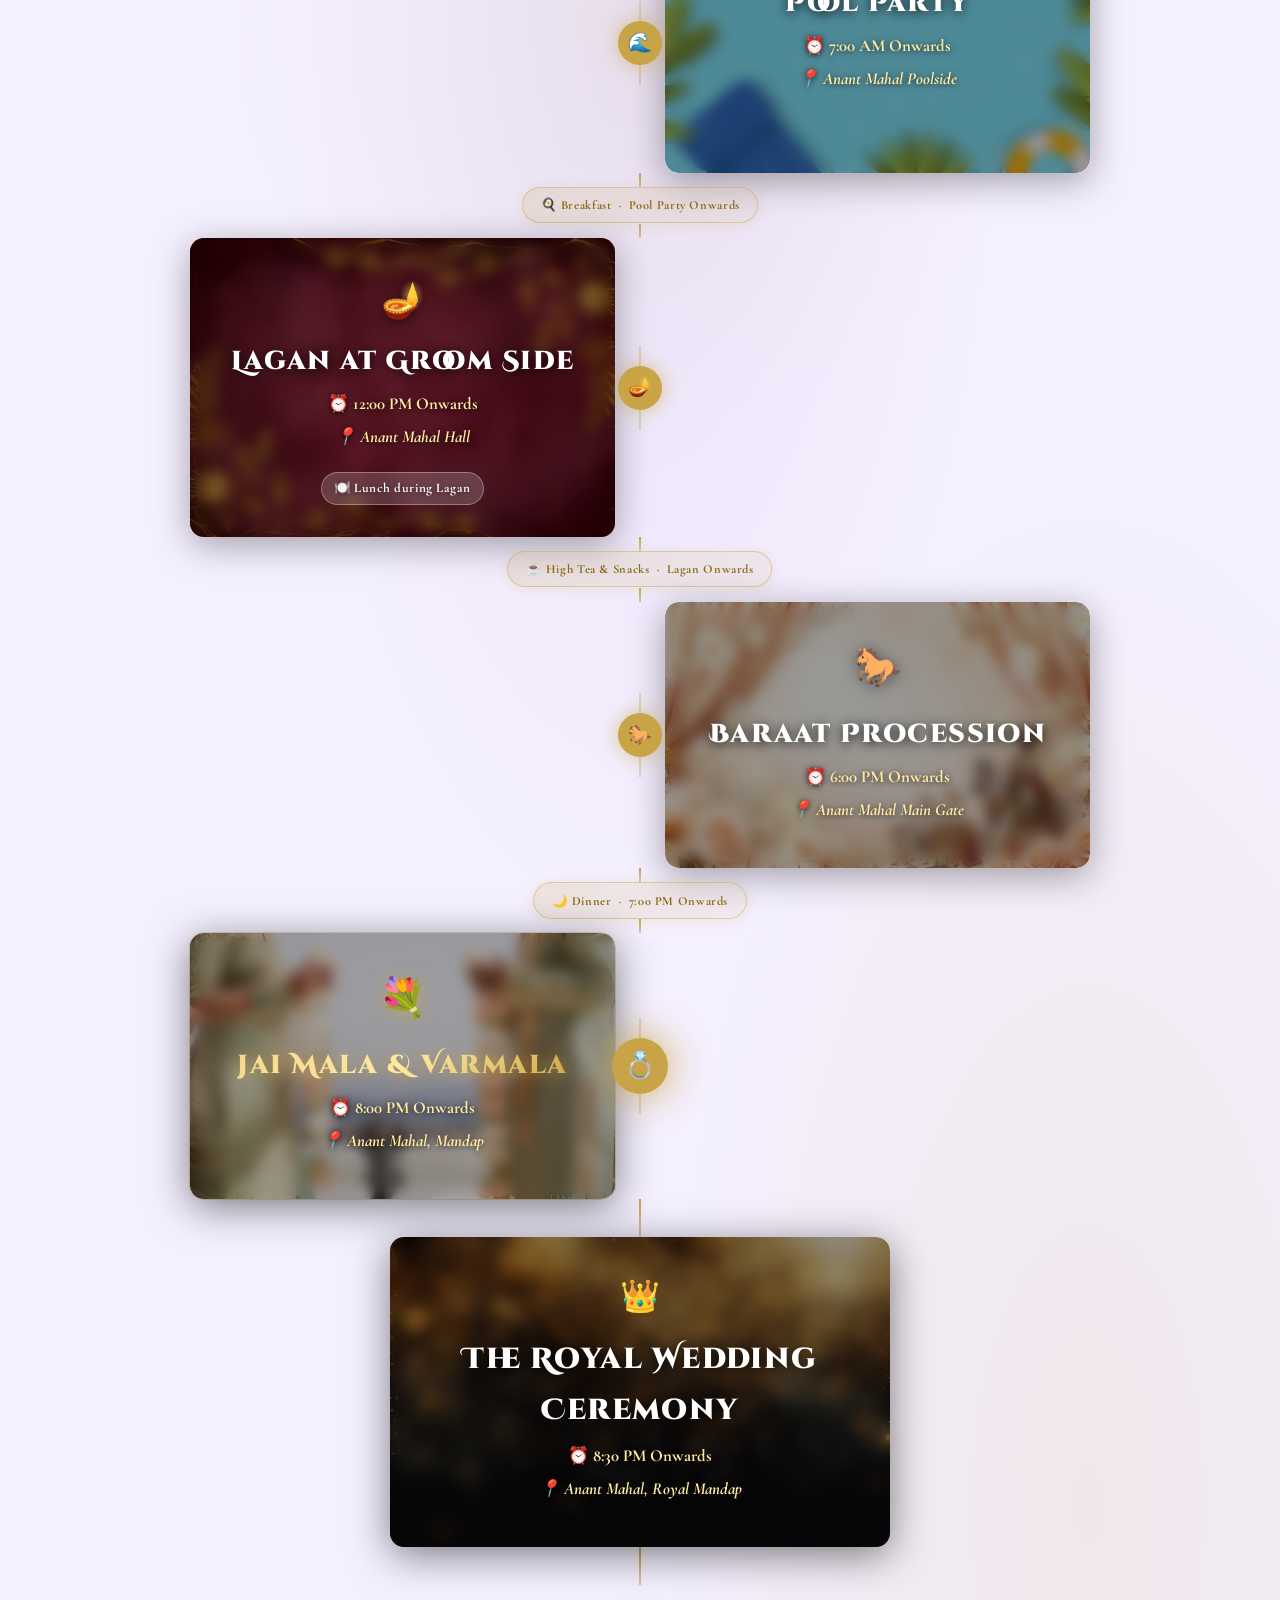
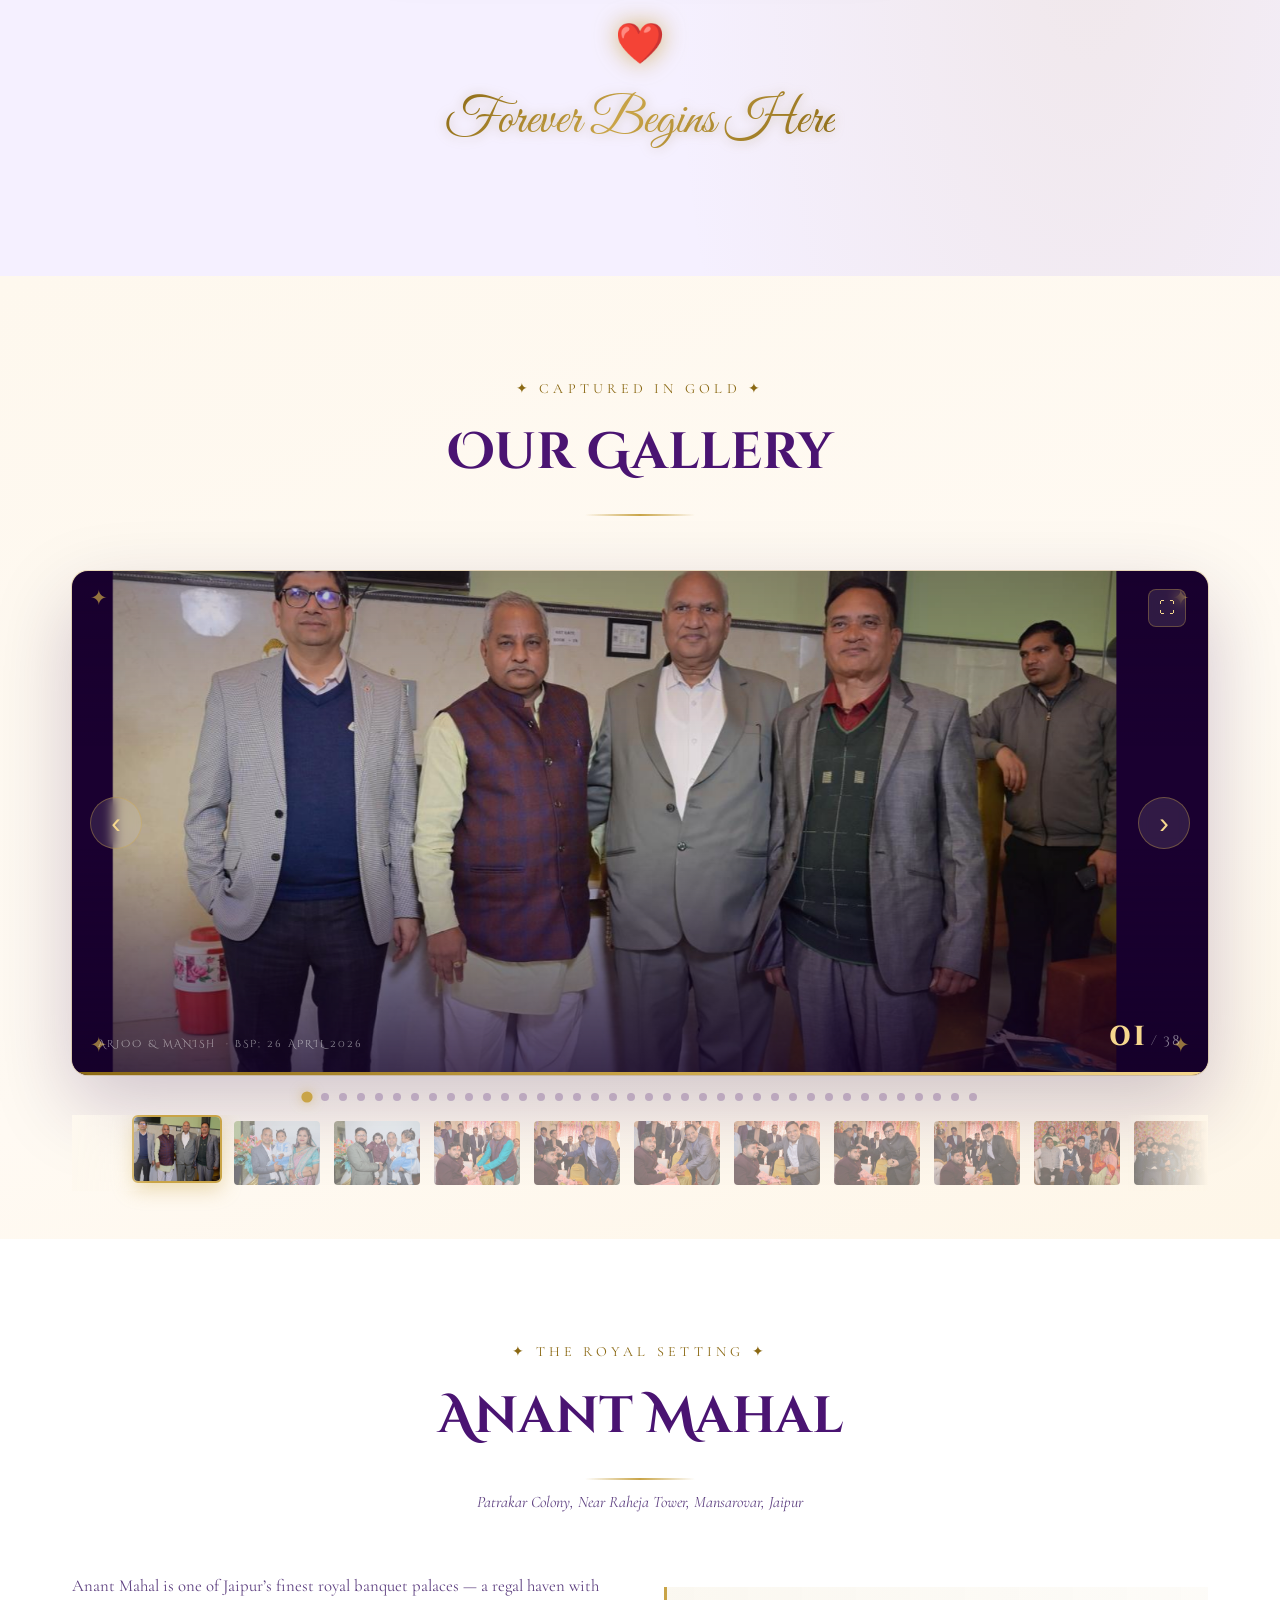
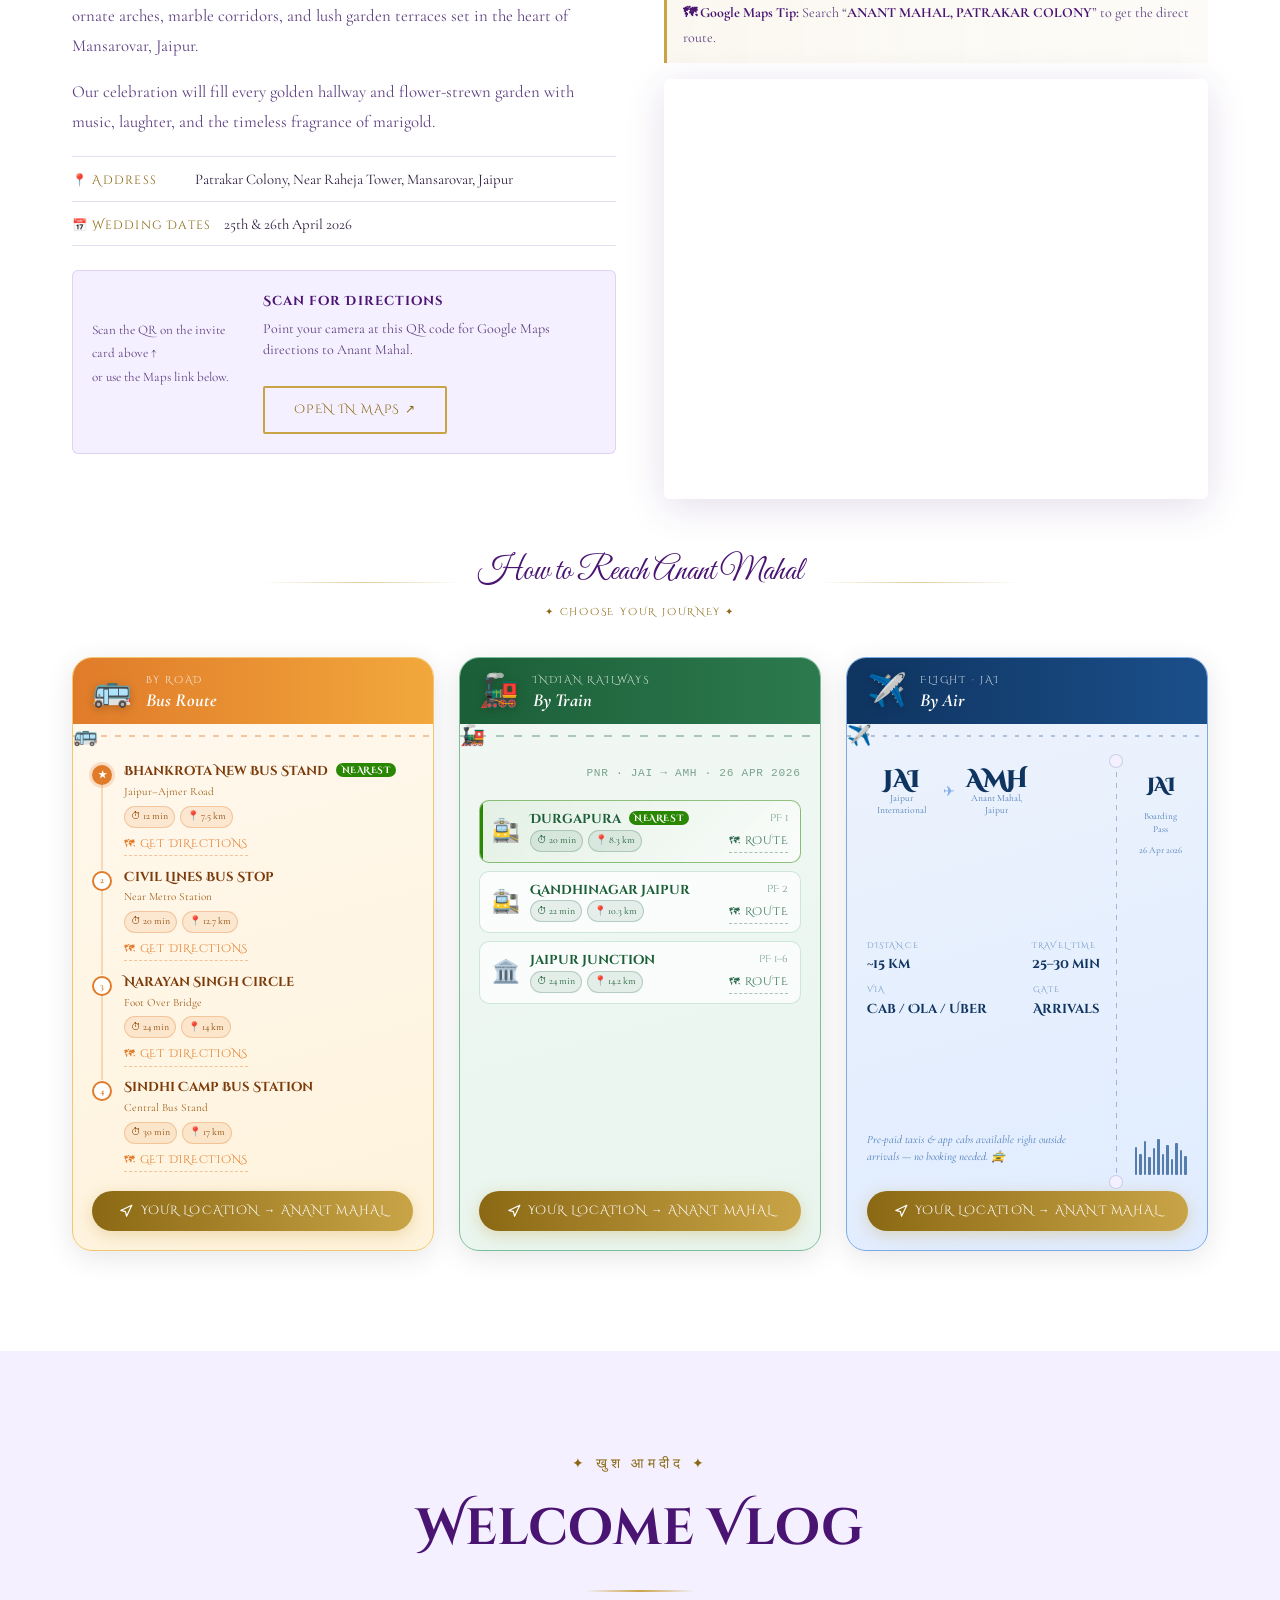
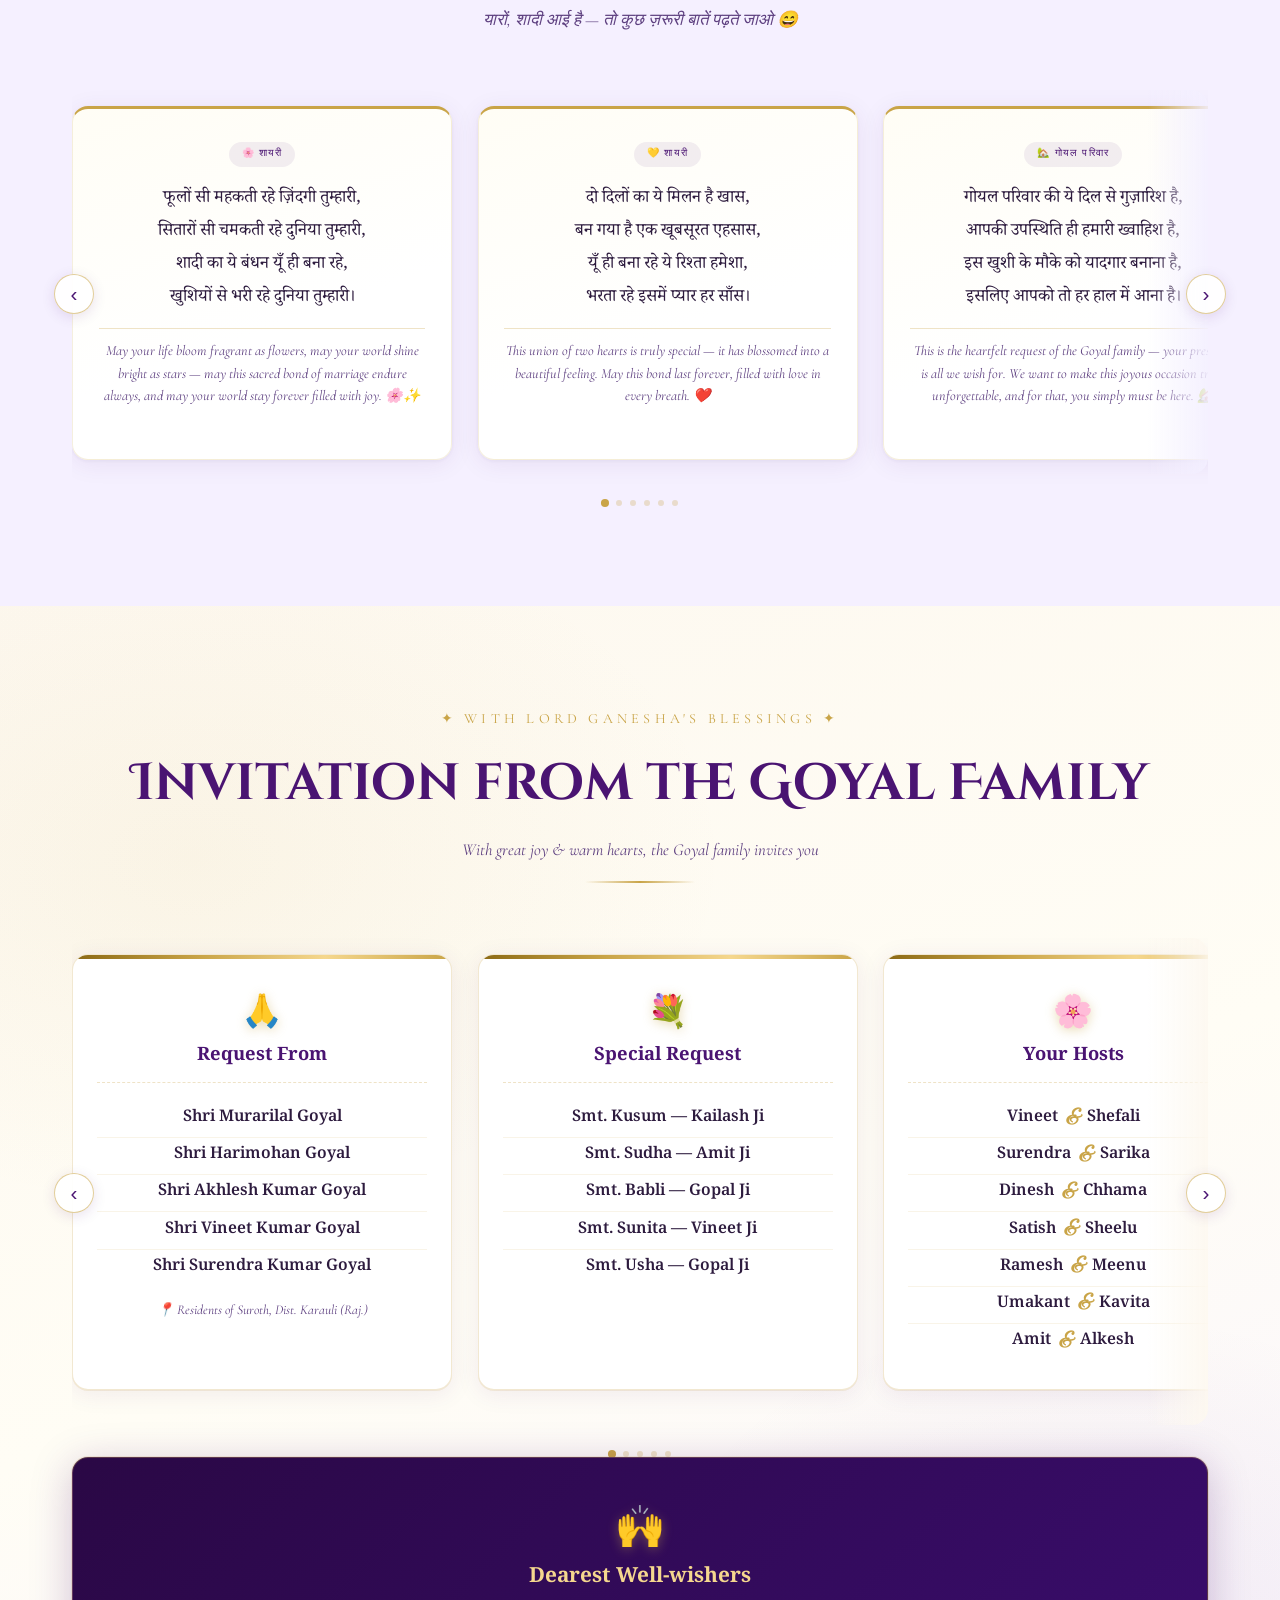
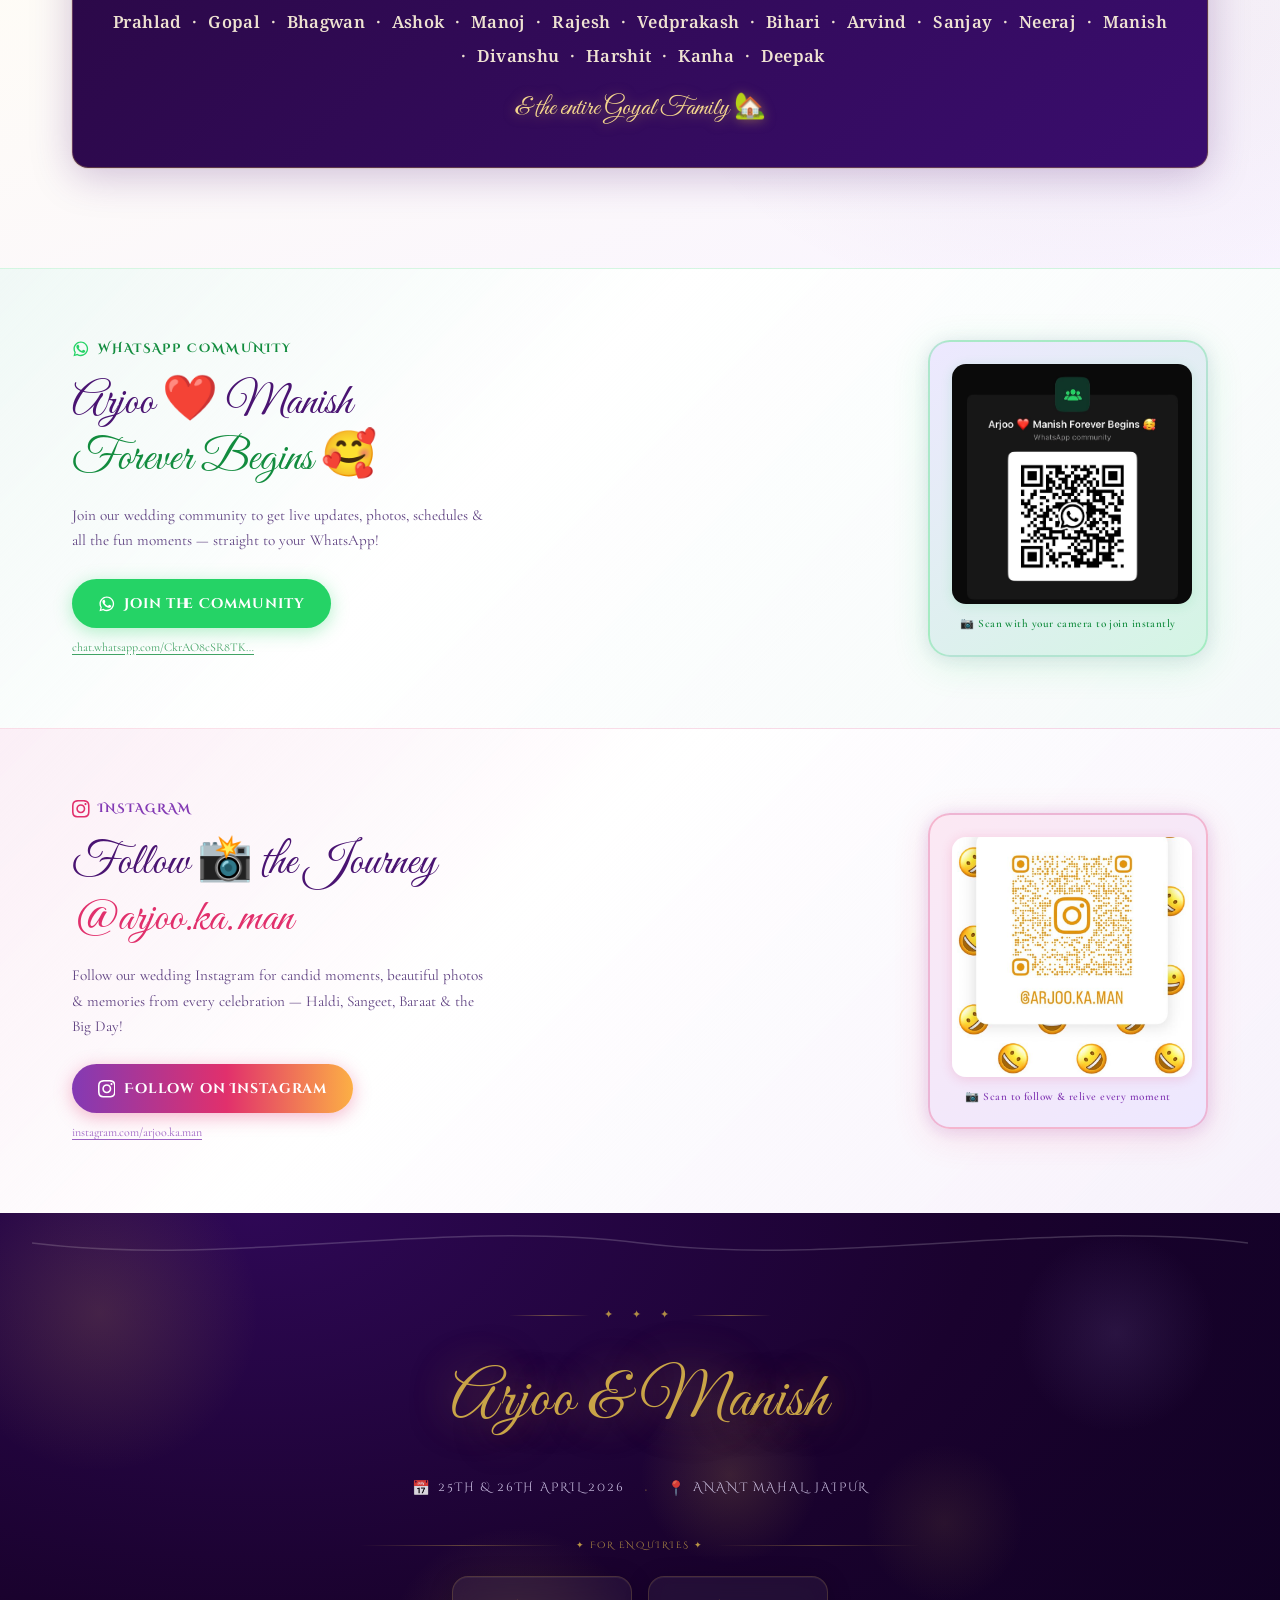
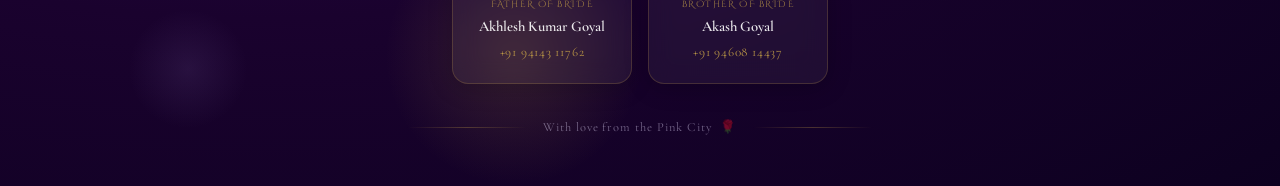
==== commit 17bf5cde: "chatbot" ====
--- a/index.html
+++ b/index.html
@@ -81,8 +81,6 @@
 
     <!-- Name sits below the doors' midpoint, above the date/button -->
     <h1 class="gate-title">Arjoo &amp; Manish</h1>
-
-    <p class="gate-tagline">Padharo Mhare Des &nbsp;&middot;&nbsp; Aao Ji</p>
 
     <p class="gate-date">✦ &nbsp;26 April 2026&nbsp; ✦</p>
     <p class="gate-place">Anant Mahal &middot; Jaipur</p>
@@ -433,7 +431,7 @@
       <div class="tree-row" role="listitem">
         <article class="tree-card left haldi" data-aos="fade-right" data-aos-duration="700">
           <div class="tc-icon">💜</div><div class="tc-body"><h3>Haldi Ceremony</h3>
-          <p class="tc-time">⏰ 12:00 PM – 2:00 PM</p><p class="tc-loc">📍 Anant Mahal Courtyard</p>
+          <p class="tc-time">⏰ 12:00 PM Onwards</p><p class="tc-loc">📍 Anant Mahal Courtyard</p>
           <p class="tc-meal">🍽️ Lunch served during Haldi</p></div>
         </article>
         <div class="tree-node"><span>🌸</span></div>
@@ -449,7 +447,7 @@
         <div class="tree-node"><span>🎁</span></div>
         <article class="tree-card right mayra" data-aos="fade-left" data-aos-duration="700">
           <div class="tc-body"><h3>Mayra</h3>
-          <p class="tc-time">⏰ 4:00 PM – 5:30 PM</p><p class="tc-loc">📍 Anant Mahal Courtyard</p></div>
+          <p class="tc-time">⏰ 4:00 PM Onwards</p><p class="tc-loc">📍 Anant Mahal Banquet Hall</p></div>
         </article>
       </div>
       <div class="tree-connector"></div>
@@ -458,7 +456,7 @@
       <div class="tree-row" role="listitem">
         <article class="tree-card left sangeet" data-aos="fade-right" data-aos-duration="800">
           <div class="tc-icon">🎶</div><div class="tc-body"><h3>Sangeet Night</h3>
-          <p class="tc-time">⏰ 7:00 PM – 11:00 PM</p><p class="tc-loc">📍 Anant Mahal Royal Lawns</p>
+          <p class="tc-time">⏰ 8:00 PM Onwards</p><p class="tc-loc">📍 Anant Mahal Banquet Hall</p>
           <p class="tc-meal">🍽️ Dinner during Sangeet</p></div>
         </article>
         <div class="tree-node"><span>🎶</span></div>
@@ -475,7 +473,7 @@
         <div class="tree-node"><span>🌊</span></div>
         <article class="tree-card right pool-party" data-aos="fade-left" data-aos-duration="700">
           <div class="tc-body"><h3>Pool Party</h3>
-          <p class="tc-time">⏰ 7:00 AM – 9:00 AM</p><p class="tc-loc">📍 Anant Mahal Poolside</p></div>
+          <p class="tc-time">⏰ 7:00 AM Onwards</p><p class="tc-loc">📍 Anant Mahal Poolside</p></div>
         </article>
       </div>
       <div class="tree-connector tree-connector--sm"></div>
@@ -487,7 +485,7 @@
         <article class="tree-card left lagan" data-aos="fade-right" data-aos-duration="700">
           <div class="tc-icon">🪔</div>
           <div class="tc-body"><h3>Lagan at Groom Side</h3>
-          <p class="tc-time">⏰ 11:00 AM – 1:00 PM</p><p class="tc-loc">📍 Anant Mahal Hall</p>
+          <p class="tc-time">⏰ 12:00 PM Onwards</p><p class="tc-loc">📍 Anant Mahal Hall</p>
           <p class="tc-meal">🍽️ Lunch during Lagan</p></div>
         </article>
         <div class="tree-node"><span>🪔</span></div>
@@ -503,7 +501,7 @@
         <div class="tree-node"><span>🐎</span></div>
         <article class="tree-card right baraat" data-aos="fade-left" data-aos-duration="700">
           <div class="tc-icon">🐎</div><div class="tc-body"><h3>Baraat Procession</h3>
-          <p class="tc-time">⏰ 6:15 PM – 7:30 PM</p><p class="tc-loc">📍 Anant Mahal Main Gate</p></div>
+          <p class="tc-time">⏰ 6:00 PM Onwards</p><p class="tc-loc">📍 Anant Mahal Main Gate</p></div>
         </article>
       </div>
       <div class="tree-connector tree-connector--sm"></div>
@@ -514,7 +512,7 @@
       <div class="tree-row" role="listitem">
         <article class="tree-card left jaimala" data-aos="fade-right" data-aos-duration="700">
           <div class="tc-icon">💐</div><div class="tc-body"><h3>Jai Mala &amp; Varmala</h3>
-          <p class="tc-time">⏰ 8:00 PM – 11:30 PM</p><p class="tc-loc">📍 Anant Mahal, Mandap</p></div>
+          <p class="tc-time">⏰ 8:00 PM Onwards</p><p class="tc-loc">📍 Anant Mahal, Mandap</p></div>
         </article>
         <div class="tree-node featured"><span>💍</span></div>
         <div></div>
@@ -526,7 +524,7 @@
         <article class="tree-card center grand reception" data-aos="zoom-in" data-aos-duration="900">
           <div class="grand-crown">👑</div>
           <div class="tc-body"><h3>The Royal Wedding Ceremony</h3>
-          <p class="tc-time">⏰ 11:30 PM Onwards</p><p class="tc-loc">📍 Anant Mahal, Royal Mandap</p></div>
+          <p class="tc-time">⏰ 8:30 PM Onwards</p><p class="tc-loc">📍 Anant Mahal, Royal Mandap</p></div>
         </article>
       </div>
       <div class="tree-connector"></div>
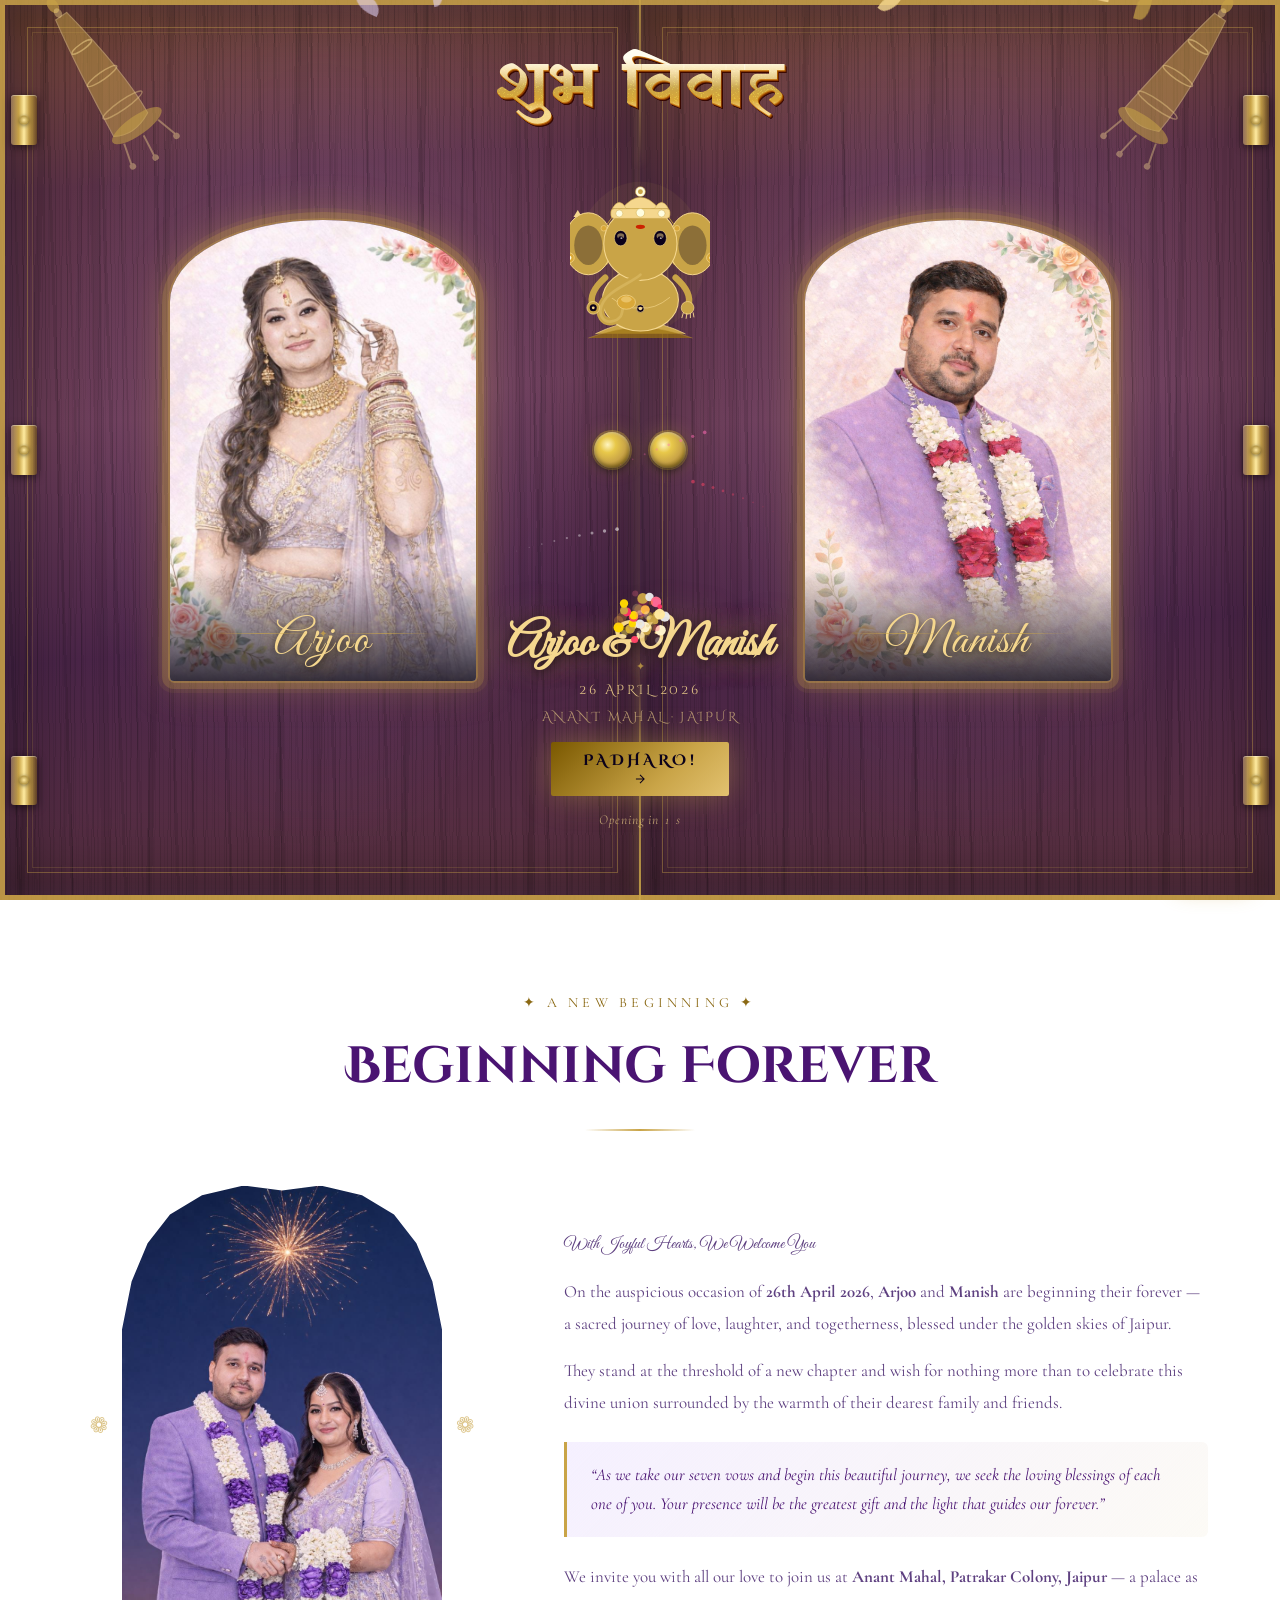
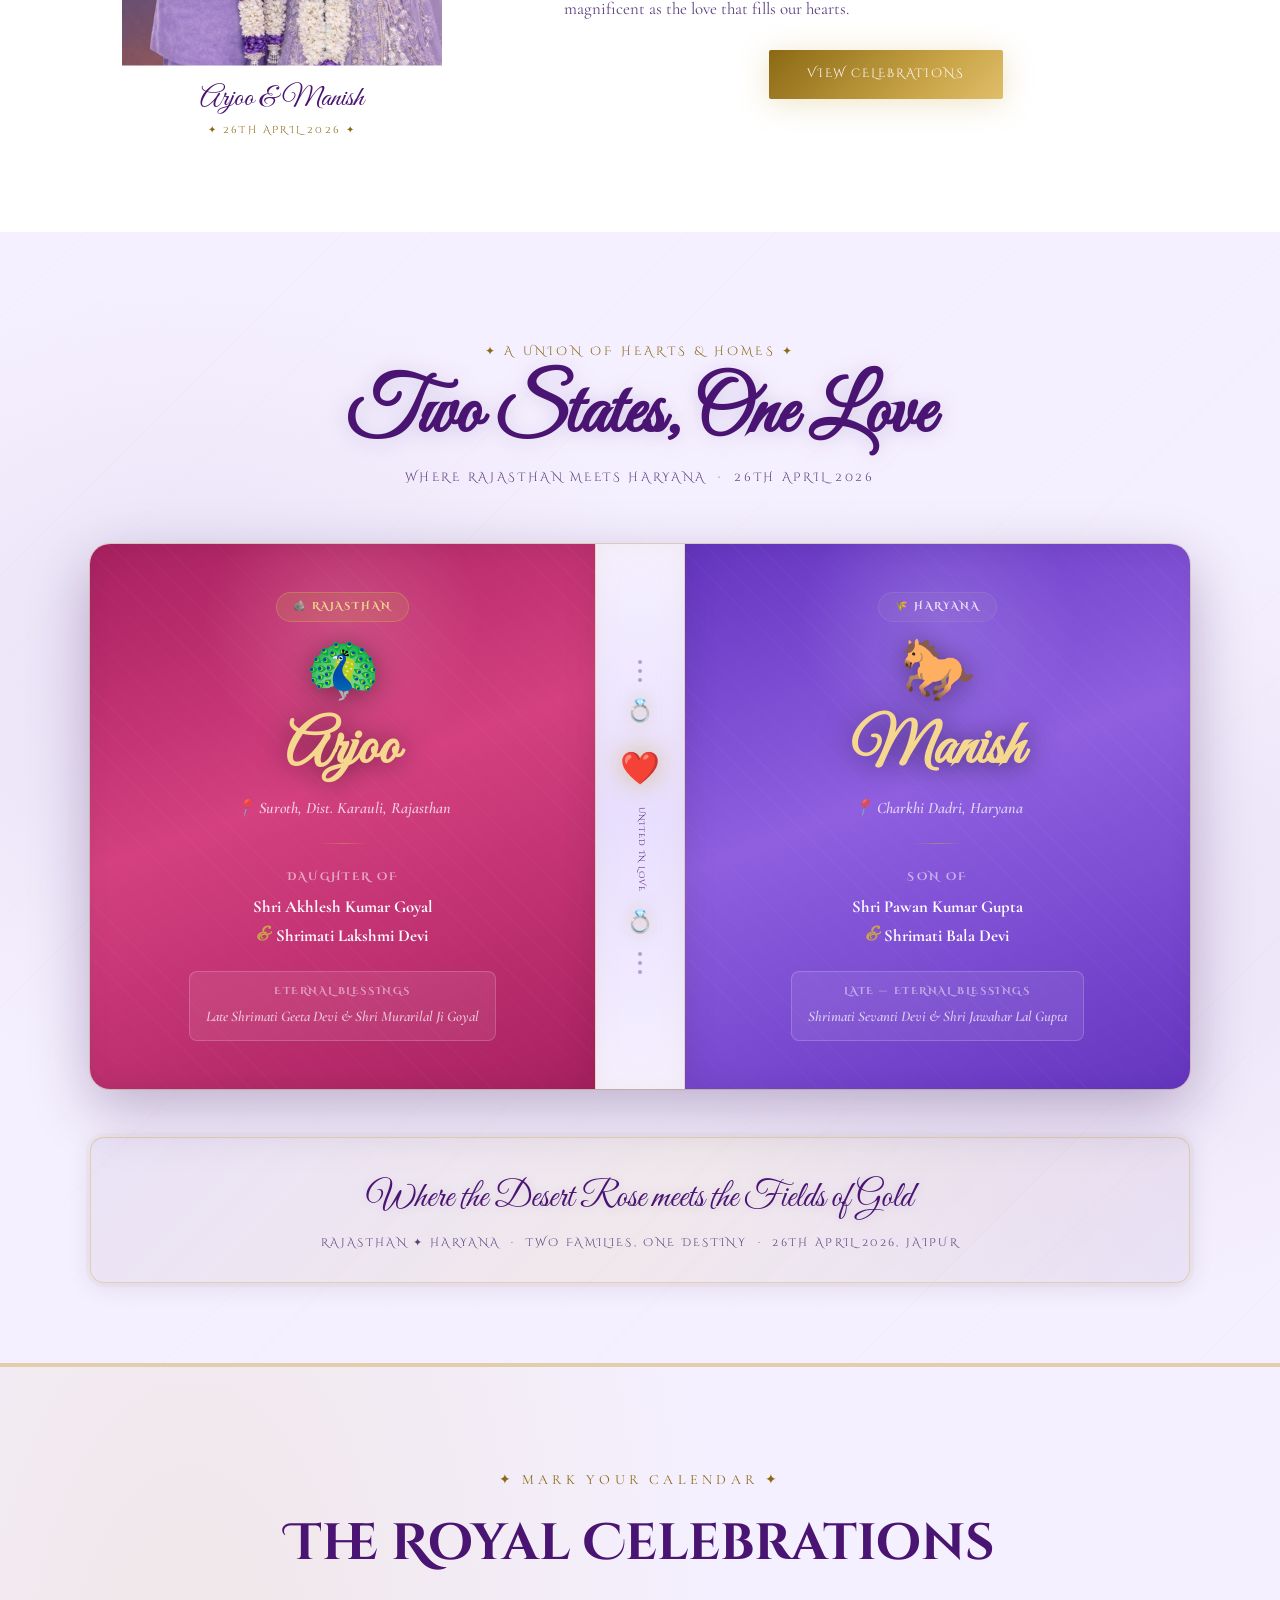
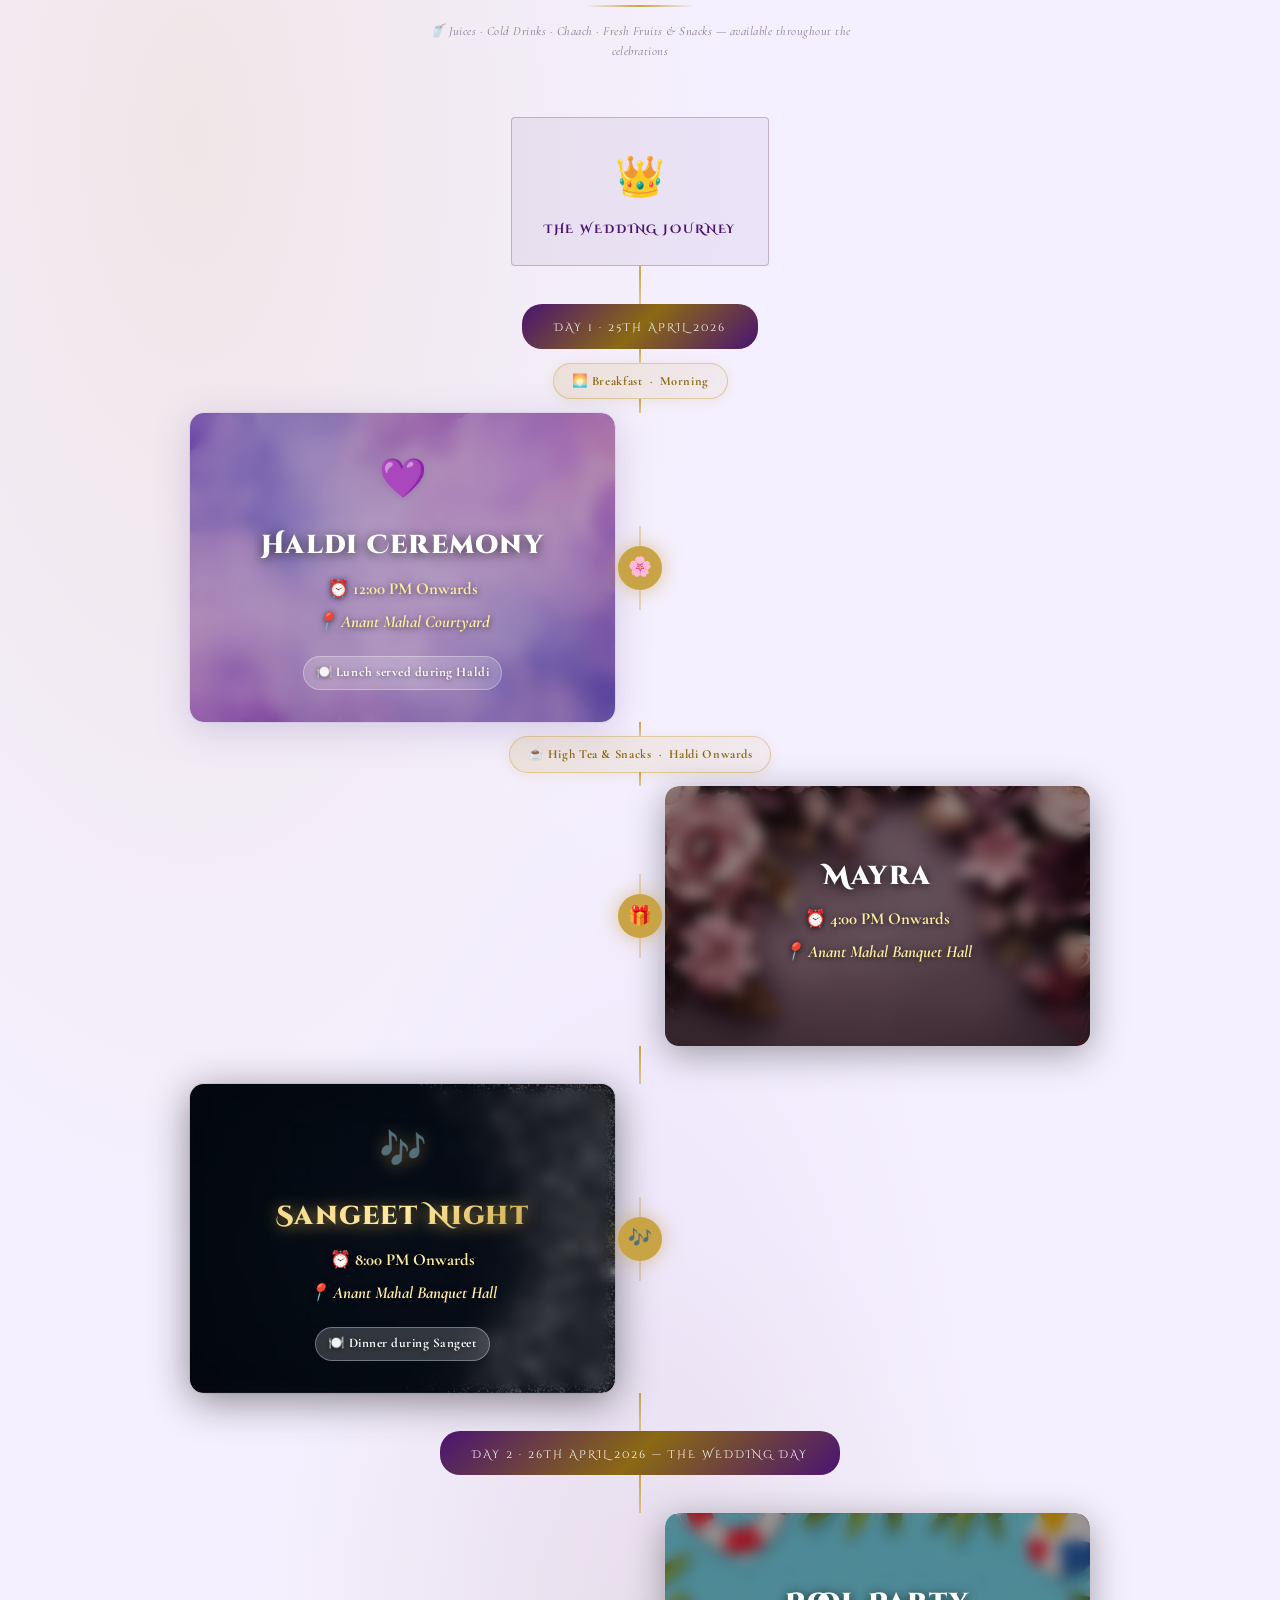
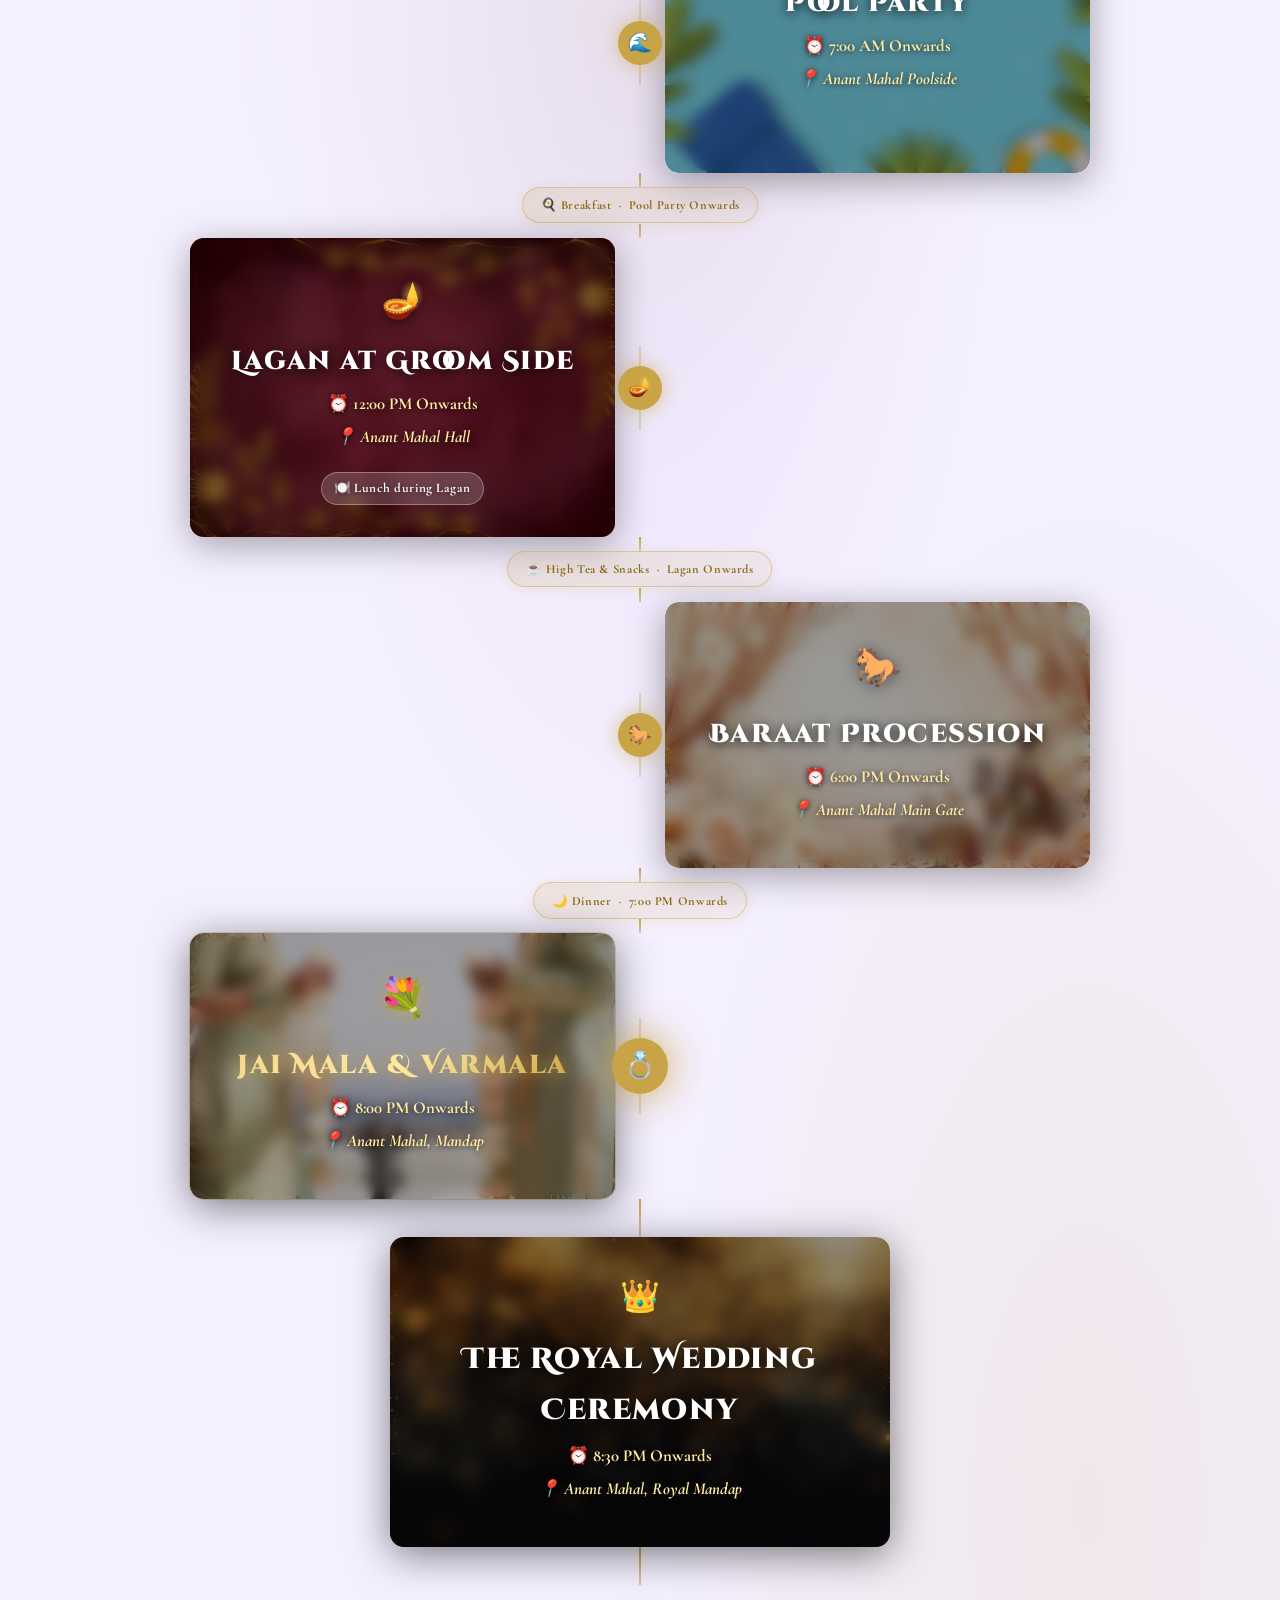
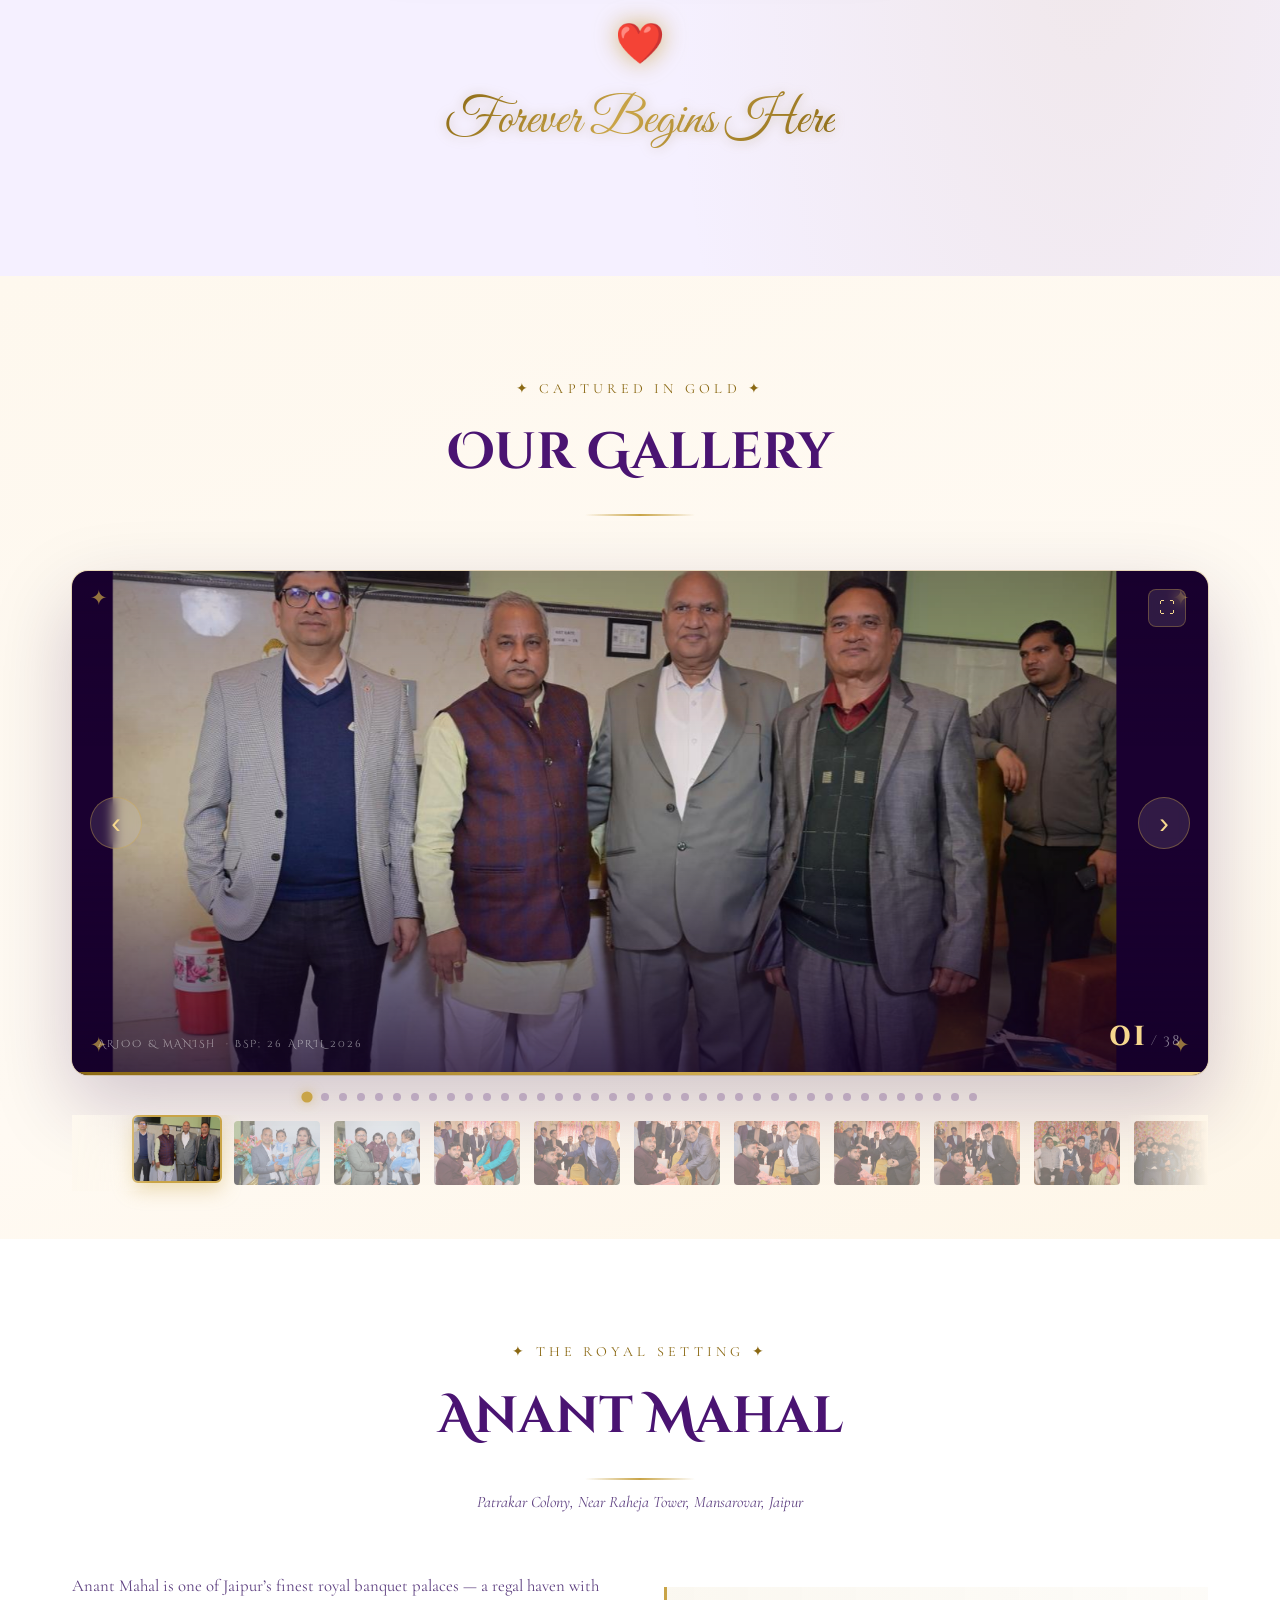
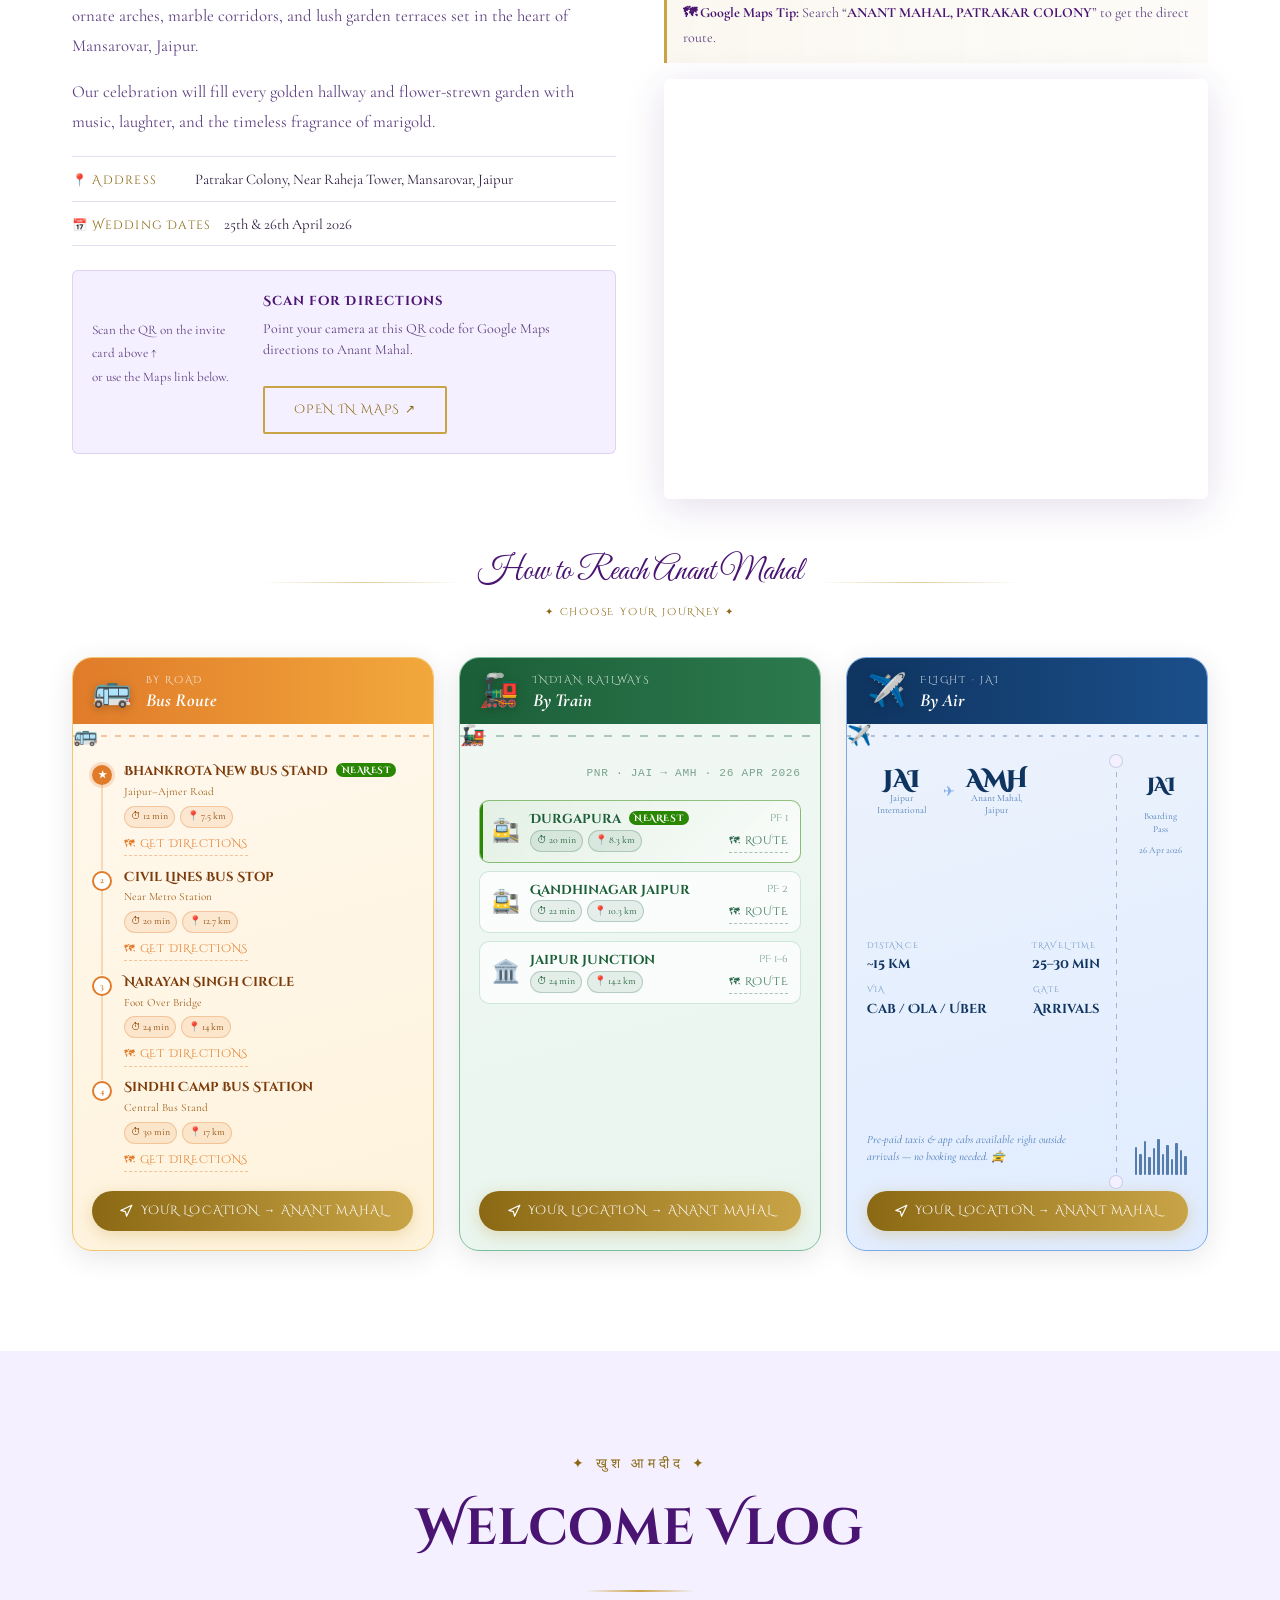
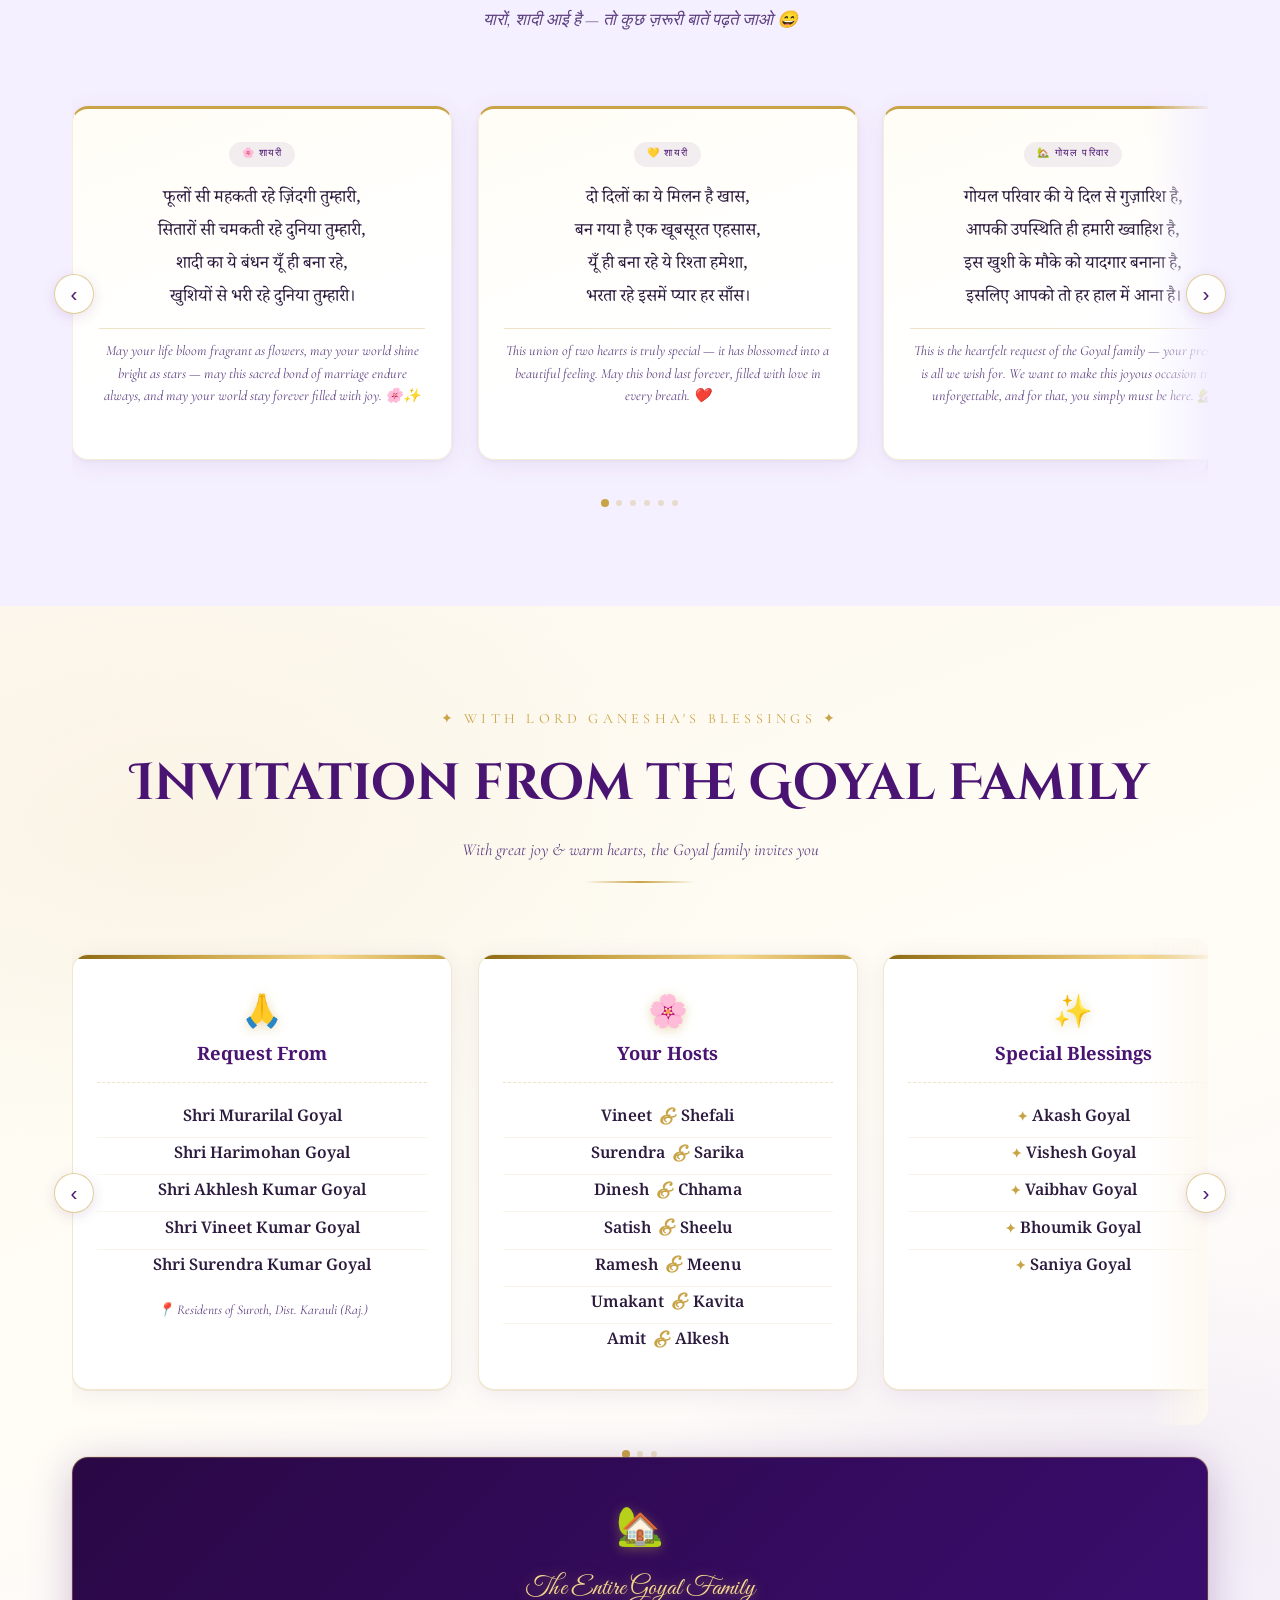
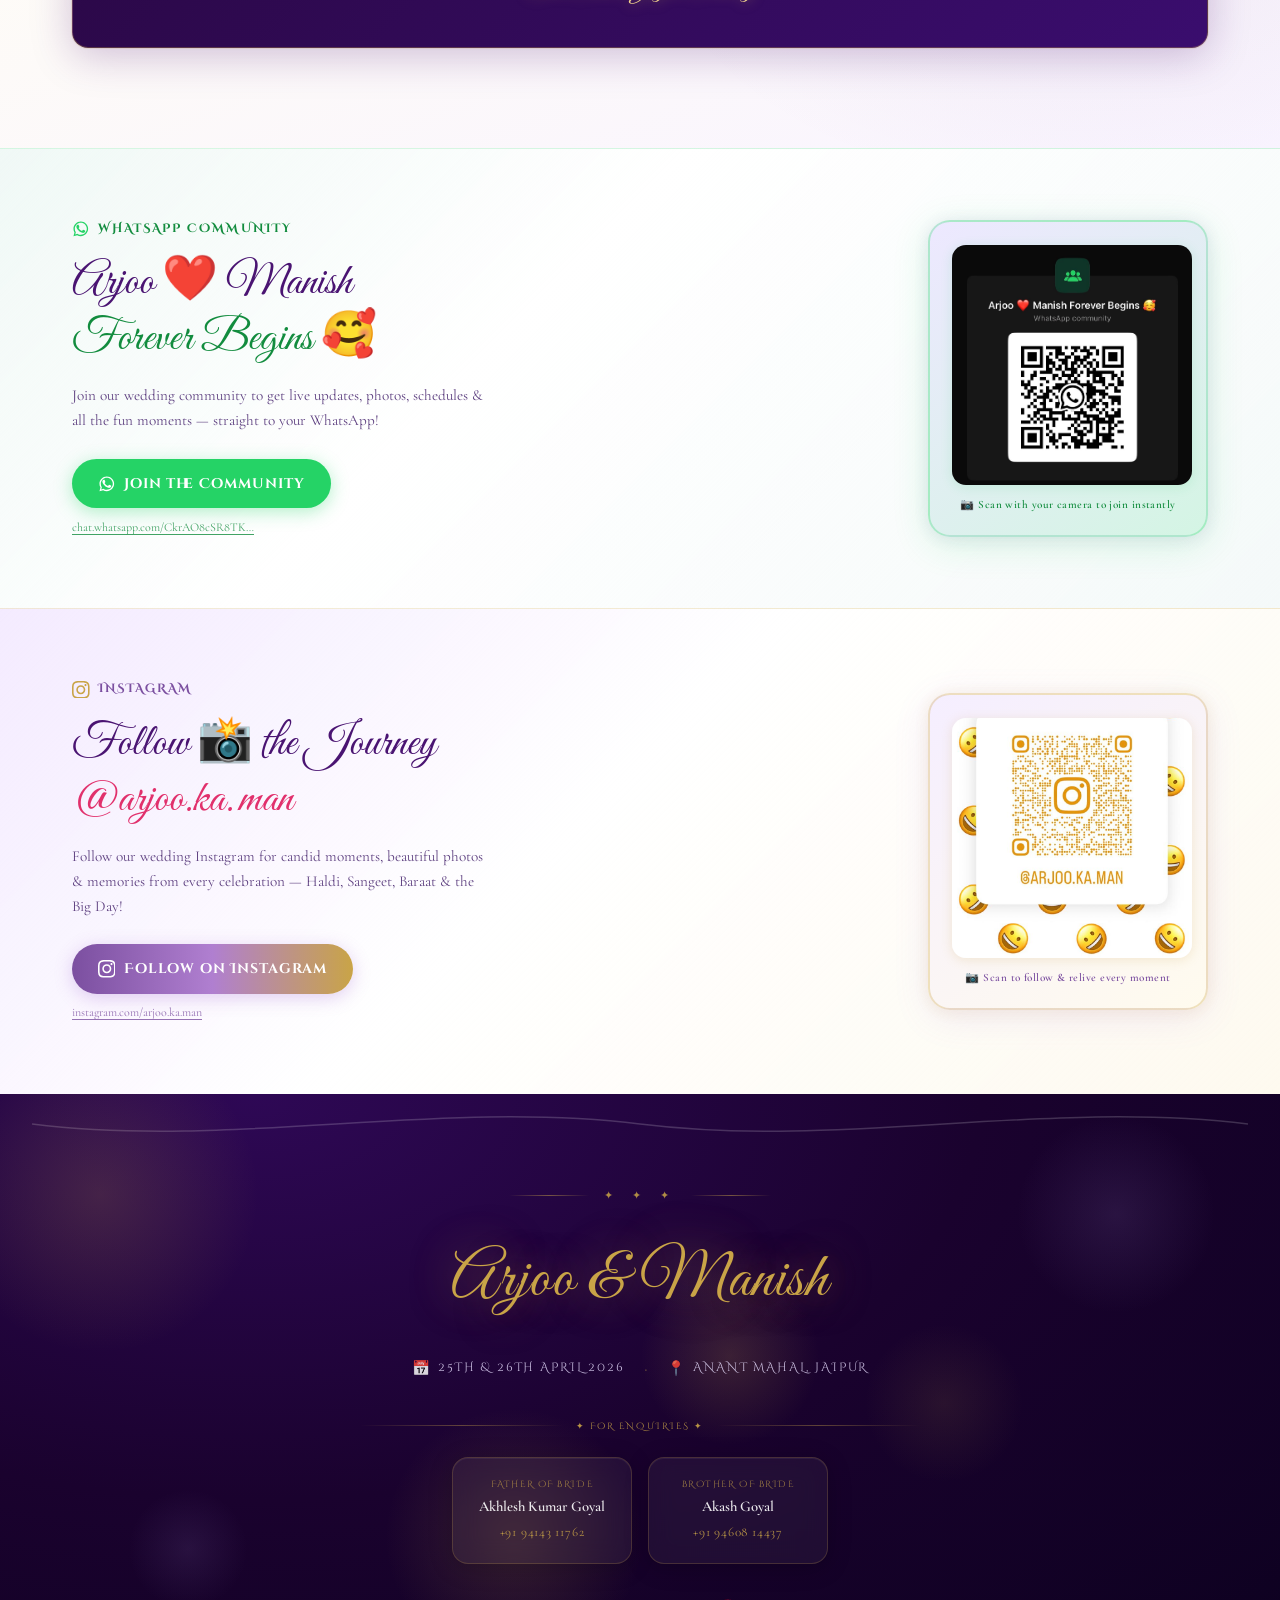
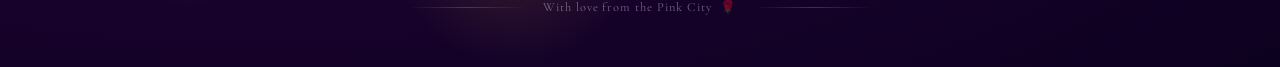
==== commit 27eef67f: "chatbot" ====
--- a/index.html
+++ b/index.html
@@ -9,14 +9,14 @@
   <link rel="preconnect" href="https://fonts.gstatic.com" crossorigin />
   <link href="https://fonts.googleapis.com/css2?family=Cinzel+Decorative:wght@400;700&family=Cormorant+Garamond:ital,wght@0,300;0,400;0,600;1,400&family=Great+Vibes&family=Yatra+One&family=Rozha+One&family=Noto+Serif+Devanagari:wght@400;600&display=swap" rel="stylesheet" />
   <link rel="stylesheet" href="https://unpkg.com/aos@2.3.4/dist/aos.css" />
-  <link rel="stylesheet" href="css/gate.css" />
-  <link rel="stylesheet" href="css/styles.css" />
-  <link rel="stylesheet" href="css/union.css" />
-  <link rel="stylesheet" href="css/effects.css" />
-  <link rel="stylesheet" href="css/gallery.css" />
-  <link rel="stylesheet" href="css/scroll-nav.css" />
-  <link rel="stylesheet" href="css/carousel.css" />
-  <link rel="stylesheet" href="css/directions.css" />
+  <link rel="stylesheet" href="css/gate.css?v=3" />
+  <link rel="stylesheet" href="css/styles.css?v=3" />
+  <link rel="stylesheet" href="css/union.css?v=3" />
+  <link rel="stylesheet" href="css/effects.css?v=3" />
+  <link rel="stylesheet" href="css/gallery.css?v=3" />
+  <link rel="stylesheet" href="css/scroll-nav.css?v=3" />
+  <link rel="stylesheet" href="css/carousel.css?v=3" />
+  <link rel="stylesheet" href="css/directions.css?v=3" />
 </head>
 <body class="locked">
 
@@ -82,15 +82,13 @@
     <!-- Name sits below the doors' midpoint, above the date/button -->
     <h1 class="gate-title">Arjoo &amp; Manish</h1>
 
-    <p class="gate-date">✦ &nbsp;26 April 2026&nbsp; ✦</p>
+    <p class="gate-date">26 April 2026</p>
     <p class="gate-place">Anant Mahal &middot; Jaipur</p>
     <button class="gate-enter-btn" id="gateEnterBtn" aria-label="Enter the celebration">
-      <span class="btn-main">✦ &nbsp;Padharo!&nbsp; ✦</span>
-      <span class="btn-sub">खम्मा घणी &nbsp;&middot;&nbsp; आवो जी</span>
+      <span class="btn-main">Padharo!</span>
       <svg width="14" height="14" viewBox="0 0 24 24" fill="none" stroke="currentColor" stroke-width="1.8" aria-hidden="true"><path d="M5 12h14M12 5l7 7-7 7"/></svg>
     </button>
-    <p class="gate-auto-text" id="gateAutoText">
-      <span class="gate-auto-icon">🌺</span> Doors open for you in <span id="gateCountdown">5</span>s&hellip;
+    <p class="gate-auto-text" id="gateAutoText">Opening in <span id="gateCountdown">5</span>s</p>
     </p>
   </div>
 
@@ -1125,21 +1123,6 @@
         <p class="fam-location">📍 Residents of Suroth, Dist. Karauli (Raj.)</p>
       </div>
 
-      <!-- Special Request -->
-      <div class="fam-card fam-aagrah" data-aos="fade-up" data-aos-delay="150">
-        <div class="fam-card-header">
-          <span class="fam-icon">💐</span>
-          <h3 class="fam-cat">Special Request</h3>
-        </div>
-        <ul class="fam-names">
-          <li>Smt. Kusum — Kailash Ji</li>
-          <li>Smt. Sudha — Amit Ji</li>
-          <li>Smt. Babli — Gopal Ji</li>
-          <li>Smt. Sunita — Vineet Ji</li>
-          <li>Smt. Usha — Gopal Ji</li>
-        </ul>
-      </div>
-
       <!-- Your Hosts -->
       <div class="fam-card fam-swagat" data-aos="fade-up" data-aos-delay="200">
         <div class="fam-card-header">
@@ -1157,20 +1140,6 @@
         </ul>
       </div>
 
-      <!-- Maternal Side -->
-      <div class="fam-card fam-nanihal" data-aos="fade-up" data-aos-delay="250">
-        <div class="fam-card-header">
-          <span class="fam-icon">🌺</span>
-          <h3 class="fam-cat">Maternal Side</h3>
-        </div>
-        <ul class="fam-names">
-          <li>Shri Suresh Ji &amp; Smt. Veena</li>
-          <li>Late Shri Hukum Ji &amp; Smt. Sunita</li>
-          <li>Shri Ashok Ji &amp; Smt. Kalpana</li>
-          <li class="fam-note">(Reni Wale) Mandawar</li>
-        </ul>
-      </div>
-
       <!-- Special Blessings -->
       <div class="fam-card fam-anugrahi" data-aos="fade-up" data-aos-delay="300">
         <div class="fam-card-header">
@@ -1183,7 +1152,6 @@
           <li>Vaibhav Goyal</li>
           <li>Bhoumik Goyal</li>
           <li>Saniya Goyal</li>
-          <li>Akanksha Goyal</li>
         </ul>
       </div>
 
@@ -1191,17 +1159,10 @@
       <div class="carousel-dots" role="tablist" aria-label="Family slides"></div>
     </div><!-- /.carousel-wrap -->
 
-    <!-- Dearest Well-wishers — full width -->
+    <!-- Entire Goyal Family — full width -->
     <div class="fam-darshan" data-aos="fade-up" data-aos-delay="350">
-      <span class="fam-icon">🙌</span>
-      <h3 class="fam-cat">Dearest Well-wishers</h3>
-      <p class="fam-darshan-names">
-        Prahlad &nbsp;·&nbsp; Gopal &nbsp;·&nbsp; Bhagwan &nbsp;·&nbsp; Ashok &nbsp;·&nbsp; Manoj &nbsp;·&nbsp;
-        Rajesh &nbsp;·&nbsp; Vedprakash &nbsp;·&nbsp; Bihari &nbsp;·&nbsp; Arvind &nbsp;·&nbsp;
-        Sanjay &nbsp;·&nbsp; Neeraj &nbsp;·&nbsp; Manish &nbsp;·&nbsp; Divanshu &nbsp;·&nbsp;
-        Harshit &nbsp;·&nbsp; Kanha &nbsp;·&nbsp; Deepak
-      </p>
-      <p class="fam-darshan-closing">&amp; the entire Goyal Family 🏡</p>
+      <span class="fam-icon">🏡</span>
+      <p class="fam-darshan-closing">The Entire Goyal Family</p>
     </div>
 
   </div>
--- a/css/gate.css
+++ b/css/gate.css
@@ -11,14 +11,30 @@
   align-items: center; justify-content: flex-start;
   padding-top: clamp(.8rem, 2vh, 1.8rem);
   overflow: hidden;
-  /* Deep velvet midnight — dark plum-navy base */
-  background: radial-gradient(
-    ellipse 80% 70% at 50% 48%,
-    #2A1848 0%,
-    #1A0F32 40%,
-    #100920 72%,
-    #080514 100%
-  );
+  /* Pastel dream — #ccccff lavender + #ffffff white + #ffccff pink */
+  background:
+    /* White glow at centre */
+    radial-gradient(ellipse 50% 50% at 50% 50%,
+      #ffffff 0%,
+      rgba(255,255,255,.80) 25%,
+      transparent 65%),
+    /* #ffccff pink-lavender — top corners */
+    radial-gradient(ellipse 60% 55% at 0%   0%,
+      #ffccff 0%, rgba(255,204,255,.60) 40%, transparent 70%),
+    radial-gradient(ellipse 60% 55% at 100% 0%,
+      #ffccff 0%, rgba(255,204,255,.60) 40%, transparent 70%),
+    /* #ccccff periwinkle lavender — bottom corners */
+    radial-gradient(ellipse 60% 55% at 0%   100%,
+      #ccccff 0%, rgba(204,204,255,.60) 40%, transparent 70%),
+    radial-gradient(ellipse 60% 55% at 100% 100%,
+      #ccccff 0%, rgba(204,204,255,.60) 40%, transparent 70%),
+    /* Soft blend base — mix of all three */
+    linear-gradient(135deg,
+      #ffccff 0%,
+      #f0eeff 35%,
+      #ffffff 50%,
+      #eeeeff 65%,
+      #ccccff 100%);
   transition: opacity 1.4s ease, transform 1s ease;
 }
 /* Warm golden candlelight glow layers */
@@ -26,19 +42,12 @@
   content: '';
   position: absolute; inset: 0; z-index: 0; pointer-events: none;
   background:
-    /* Strong gold bloom at centre — where the couple appears */
-    radial-gradient(ellipse 65% 55% at 50% 48%,
-      rgba(201,164,71,.55) 0%,
-      rgba(201,164,71,.20) 45%,
-      transparent 70%),
-    /* Warm honey shimmer at top */
-    radial-gradient(ellipse 100% 35% at 50% 0%,
-      rgba(220,180,80,.30) 0%, transparent 65%),
-    /* Soft diya glow — bottom corners */
-    radial-gradient(ellipse 50% 30% at 8%  95%,
-      rgba(201,164,71,.22) 0%, transparent 60%),
-    radial-gradient(ellipse 50% 30% at 92% 95%,
-      rgba(201,164,71,.22) 0%, transparent 60%);
+    /* Soft pink shimmer top */
+    radial-gradient(ellipse 80% 30% at 50% 0%,
+      rgba(255,204,255,.30) 0%, transparent 65%),
+    /* Lavender shimmer bottom */
+    radial-gradient(ellipse 80% 30% at 50% 100%,
+      rgba(204,204,255,.30) 0%, transparent 65%);
 }
 .gate-overlay.exit {
   opacity: 0; transform: scale(1.04);
@@ -92,15 +101,14 @@
   font-size: clamp(2rem, 3.8vw, 3rem);
   color: #F5D78E;
   text-shadow:
-    0 0 28px rgba(201,164,71,.70),
-    0 2px 8px rgba(0,0,0,.80);
+    0 2px 12px rgba(0,0,0,.70),
+    0 0 32px rgba(201,164,71,.50);
   line-height: 1;
-  margin-top: auto;   /* ← spacer: pushes name+date+button down to bottom zone */
+  margin-top: auto;
   margin-bottom: clamp(.2rem, .5vh, .4rem);
   padding: .2rem 1.6rem;
-  background: rgba(10, 1, 24, 0.55);
-  border-radius: 2rem;
-  backdrop-filter: blur(4px);
+  background: none;
+  border-radius: 0;
   text-transform: capitalize;
   animation: gUp 1.2s ease .3s both;
 }
@@ -119,7 +127,7 @@
 .gate-date {
   font-family: 'Cinzel Decorative', serif;
   font-size: clamp(.65rem, 1.1vw, .80rem);
-  color: rgba(245,215,142,.85);
+  color: rgba(245,215,142,.90);
   letter-spacing: .22em; text-transform: uppercase;
   margin: 0;
   animation: gUp 1.4s ease .5s both;
@@ -181,7 +189,7 @@
   justify-content: center;
   gap: .4rem;
   margin-top: .5rem;
-  color: rgba(201,164,71,.55);
+  color: rgba(245,215,142,.65);
   font-family: 'Cormorant Garamond', 'Garamond', serif;
   font-style: italic;
   font-size: clamp(.72rem, 1.1vw, .85rem);
@@ -213,37 +221,93 @@
 
 .door-face {
   width: 100%; height: 100%;
-  background: linear-gradient(160deg,
-    #221440 0%,
-    #160D2E 35%,
-    #1E1238 65%,
-    #110A22 100%);
+  /* Brown-lavender wood — 5-layer realistic grain */
+  background:
+    /* L1: ultra-fine fibres 89.5° — micro grain */
+    repeating-linear-gradient(
+      89.5deg,
+      transparent 0px, transparent 1px,
+      rgba(0,0,0,.13) 1px, rgba(0,0,0,.13) 2px,
+      transparent 2px, transparent 5px,
+      rgba(0,0,0,.06) 5px, rgba(0,0,0,.06) 6px,
+      transparent 6px, transparent 11px
+    ),
+    /* L2: fine grain 90.8° — slightly off so never aligns with L1 */
+    repeating-linear-gradient(
+      90.8deg,
+      transparent 0px, transparent 3px,
+      rgba(0,0,0,.09) 3px, rgba(0,0,0,.09) 4px,
+      transparent 4px, transparent 9px,
+      rgba(0,0,0,.05) 9px, rgba(0,0,0,.05) 10px,
+      transparent 10px, transparent 19px
+    ),
+    /* L3: medium grain bands 88.2° */
+    repeating-linear-gradient(
+      88.2deg,
+      transparent 0px, transparent 13px,
+      rgba(0,0,0,.10) 13px, rgba(0,0,0,.10) 16px,
+      transparent 16px, transparent 31px,
+      rgba(0,0,0,.06) 31px, rgba(0,0,0,.06) 33px,
+      transparent 33px, transparent 53px
+    ),
+    /* L4: wide growth rings 91.5° */
+    repeating-linear-gradient(
+      91.5deg,
+      transparent 0px, transparent 37px,
+      rgba(0,0,0,.09) 37px, rgba(0,0,0,.09) 43px,
+      transparent 43px, transparent 79px,
+      rgba(0,0,0,.05) 79px, rgba(0,0,0,.05) 83px,
+      transparent 83px, transparent 127px
+    ),
+    /* L5: very wide irregular knot bands 89° */
+    repeating-linear-gradient(
+      89deg,
+      transparent 0px, transparent 97px,
+      rgba(0,0,0,.06) 97px, rgba(0,0,0,.06) 107px,
+      transparent 107px, transparent 211px
+    ),
+    /* Soft lavender sheen at centre */
+    radial-gradient(ellipse 60% 80% at 50% 40%,
+      rgba(180,130,200,.22) 0%, transparent 70%),
+    /* Base brown-lavender */
+    linear-gradient(175deg,
+      #7A4A38 0%,
+      #5C3248 20%,
+      #6B3D58 45%,
+      #4A2548 70%,
+      #5C3240 100%
+    );
   display: flex; align-items: center; justify-content: center;
   position: relative;
-  /* Depth shadow only — no all-sides border (that caused the centre bar) */
-  box-shadow: inset 0 0 60px rgba(0,0,0,.40);
-}
-/* Left door: gold frame on outer(left) + top + bottom, NOT on right/inner edge */
+  /* Deep wood edge shadow + lavender sheen */
+  box-shadow:
+    inset 0 0 80px rgba(0,0,0,.55),
+    inset 4px 0 40px rgba(0,0,0,.30),
+    inset -4px 0 40px rgba(0,0,0,.30),
+    inset 0 0 20px rgba(160,100,200,.18);
+}
+/* Left door */
 .gate-left .door-face {
   border-top:    5px solid rgba(201,164,71,.85);
   border-left:   5px solid rgba(201,164,71,.85);
   border-bottom: 5px solid rgba(201,164,71,.85);
   border-right:  none;
   box-shadow:
-    inset 0 0 60px rgba(0,0,0,.40),
-    -4px 0 20px rgba(201,164,71,.15);
-}
-/* Right door: gold frame on outer(right) + top + bottom, NOT on left/inner edge */
+    inset 0 0 80px rgba(0,0,0,.55),
+    inset 0 0 20px rgba(160,100,200,.18),
+    -4px 0 20px rgba(201,164,71,.30);
+}
+/* Right door */
 .gate-right .door-face {
   border-top:    5px solid rgba(201,164,71,.85);
   border-right:  5px solid rgba(201,164,71,.85);
   border-bottom: 5px solid rgba(201,164,71,.85);
   border-left:   none;
   box-shadow:
-    inset 0 0 60px rgba(0,0,0,.40),
-    4px 0 20px rgba(201,164,71,.15);
-}
-/* Inner decorative border line */
+    inset 0 0 80px rgba(0,0,0,.55),
+    inset 0 0 20px rgba(160,100,200,.18),
+    4px 0 20px rgba(201,164,71,.30);
+}
 .door-face::before {
   content: '';
   position: absolute;
@@ -407,10 +471,10 @@
   border: 2px solid rgba(201,164,71,.6);
   border-radius: 50% 50% 6px 6px / 18% 18% 6px 6px;
   box-shadow:
-    0 0 0 6px  rgba(201,164,71,.09),
-    0 0 0 10px rgba(201,164,71,.04),
-    0 0 40px   rgba(201,164,71,.35),
-    inset 0 0 50px rgba(0,0,0,.45);
+    0 0 0 6px  rgba(201,164,71,.22),
+    0 0 0 10px rgba(201,164,71,.08),
+    0 0 40px   rgba(201,164,71,.40),
+    inset 0 0 50px rgba(0,0,0,.55);
   position: relative;
   overflow: hidden;
   display: block;
@@ -522,11 +586,11 @@
 .couple-quote {
   font-family: 'Great Vibes', cursive;
   font-size: clamp(1rem, 2.2vw, 1.35rem);
-  color: rgba(245,215,142,.80);
+  color: #7B3F8A;
   text-align: center;
   margin-top: .65rem;
   line-height: 1.45;
-  text-shadow: 0 0 22px rgba(201,164,71,.45);
+  text-shadow: 0 1px 6px rgba(255,255,255,.60);
   letter-spacing: .02em;
 }
 
@@ -545,16 +609,6 @@
   z-index: 10;
   padding: .15rem 1.2rem;
 }
-/* Dark pill sits behind the text, hides the gate seam line */
-.couple-hashtag::before {
-  content: '';
-  position: absolute;
-  inset: 0;
-  background: rgba(11,1,26,.72);
-  border-radius: 2rem;
-  z-index: -1;
-}
-/* Dark pill sits behind the gradient text, hides the gate seam line */
 .couple-hashtag::before {
   content: '';
   position: absolute;
--- a/css/styles.css
+++ b/css/styles.css
@@ -228,34 +228,34 @@
   .wa-eyebrow { justify-content: center; }
 }
 
-/* ── INSTAGRAM SECTION ─────────────────────────────────────── */
+/* ── INSTAGRAM SECTION ───────────────────────────────────────────── */
 .ig-section {
   padding: 70px 0;
   background: linear-gradient(135deg,
-    rgba(225,48,108,.06) 0%,
-    rgba(255,255,255,1) 40%,
-    rgba(131,58,180,.05) 100%);
-  border-top: 1px solid rgba(225,48,108,.15);
-}
-.ig-eyebrow { color: #833AB4; }
-.ig-icon    { color: #E1306C; }
+    rgba(230,210,255,.40) 0%,
+    rgba(255,255,255,1)   45%,
+    rgba(255,248,220,.45) 100%);
+  border-top: 1px solid rgba(201,164,71,.22);
+}
+.ig-eyebrow { color: #7B4FA0; }
+.ig-icon    { color: #C9A447; }
 .ig-btn {
-  background: linear-gradient(90deg, #833AB4 0%, #E1306C 55%, #FCAF45 100%);
-  box-shadow: 0 4px 18px rgba(225,48,108,.35);
+  background: linear-gradient(90deg, #7B4FA0 0%, #B07FD0 50%, #C9A447 100%);
+  box-shadow: 0 4px 18px rgba(160,100,210,.30);
 }
 .ig-btn:hover {
-  background: linear-gradient(90deg, #6e2fa0 0%, #c01d54 55%, #e09d30 100%);
+  background: linear-gradient(90deg, #6a3d8f 0%, #9a6dc0 50%, #b08a30 100%);
   transform: translateY(-2px);
-  box-shadow: 0 8px 24px rgba(225,48,108,.45);
-}
-.ig-link       { color: #833AB4; }
+  box-shadow: 0 8px 24px rgba(160,100,210,.40);
+}
+.ig-link       { color: #7B4FA0; }
 .ig-qr-card    {
-  background: linear-gradient(145deg, #fce8f3 0%, #ede8ff 100%);
-  border-color: rgba(225,48,108,.28);
-  box-shadow: 0 8px 36px rgba(225,48,108,.14), 0 2px 16px rgba(131,58,180,.16);
-}
-.ig-qr-img     { box-shadow: 0 2px 12px rgba(225,48,108,.18); }
-.ig-qr-hint    { color: #833AB4; }
+  background: linear-gradient(145deg, #f5eeff 0%, #fffbee 100%);
+  border-color: rgba(201,164,71,.30);
+  box-shadow: 0 8px 36px rgba(160,100,210,.12), 0 2px 16px rgba(201,164,71,.14);
+}
+.ig-qr-img     { box-shadow: 0 2px 12px rgba(201,164,71,.20); }
+.ig-qr-hint    { color: #7B4FA0; }
 @media (max-width: 700px) {
   .ig-section .wa-band    { grid-template-columns: 1fr; text-align: center; }
   .ig-section .wa-actions { align-items: center; }
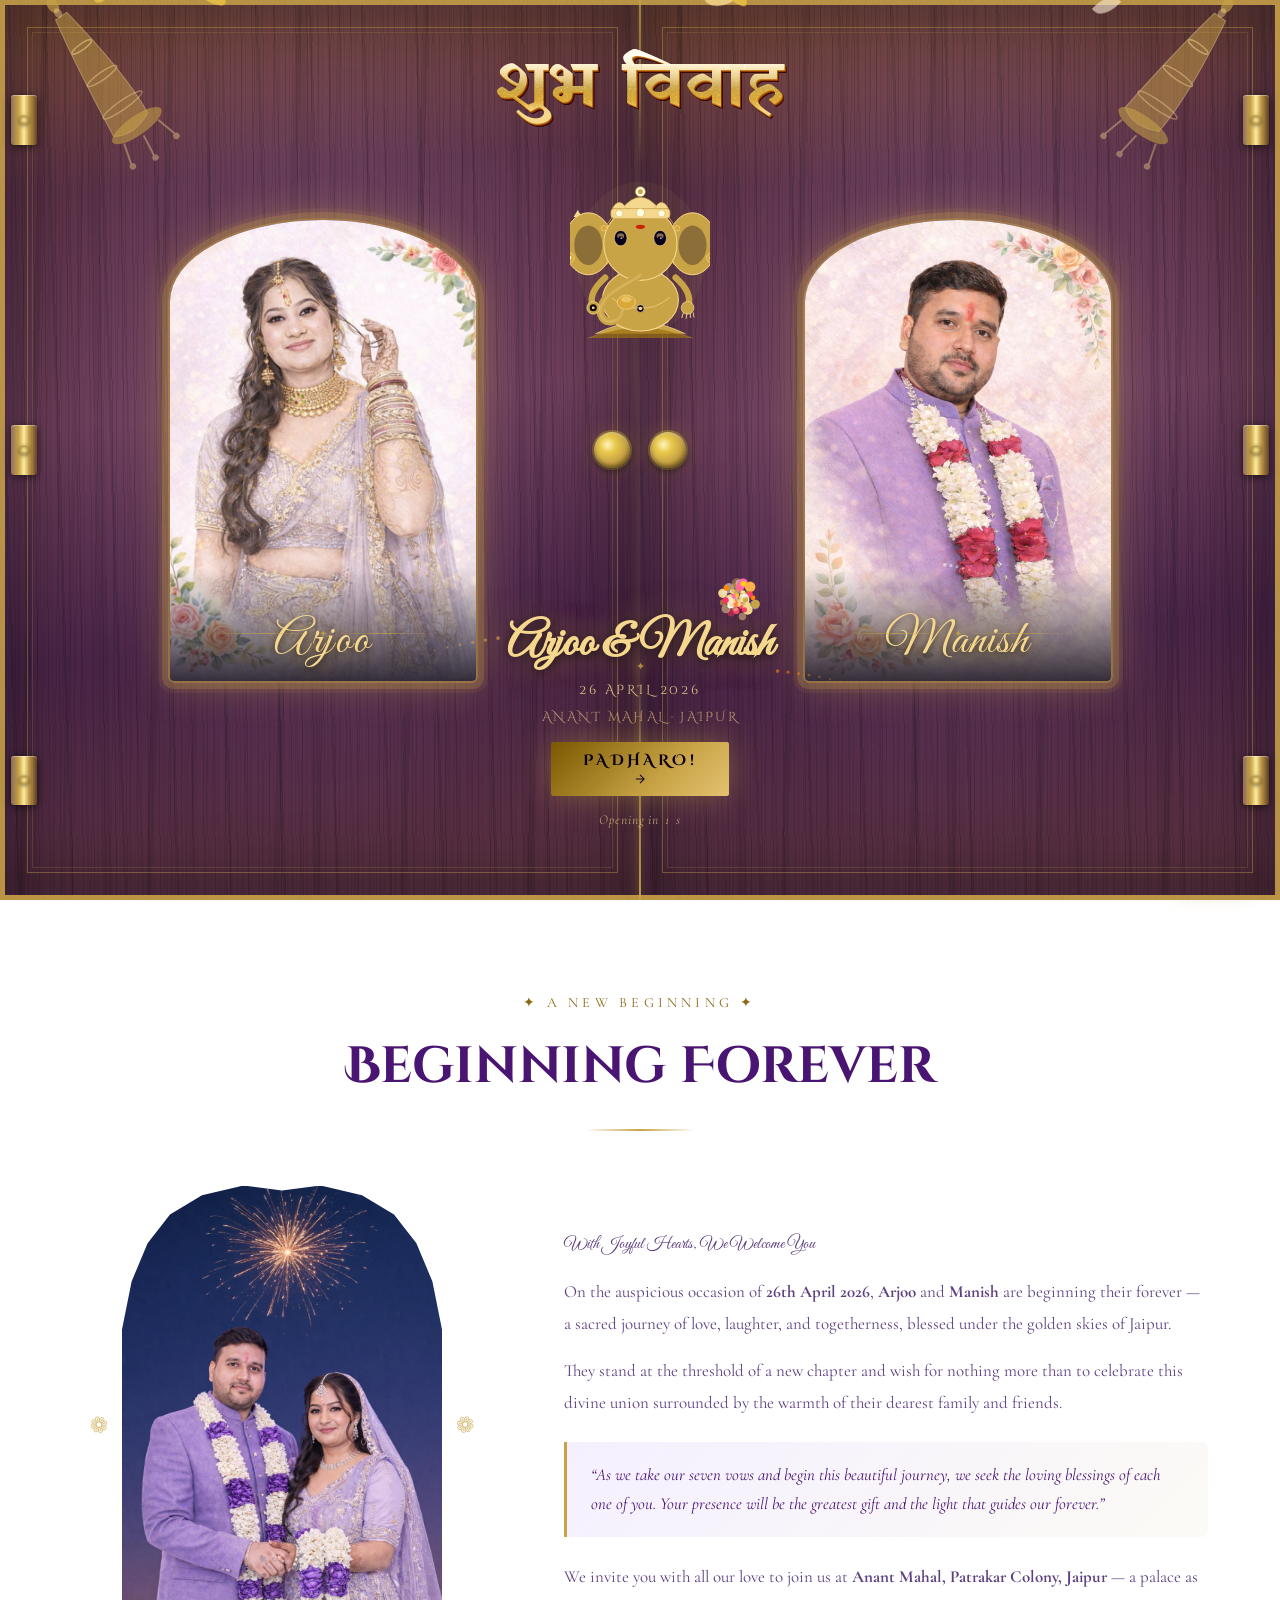
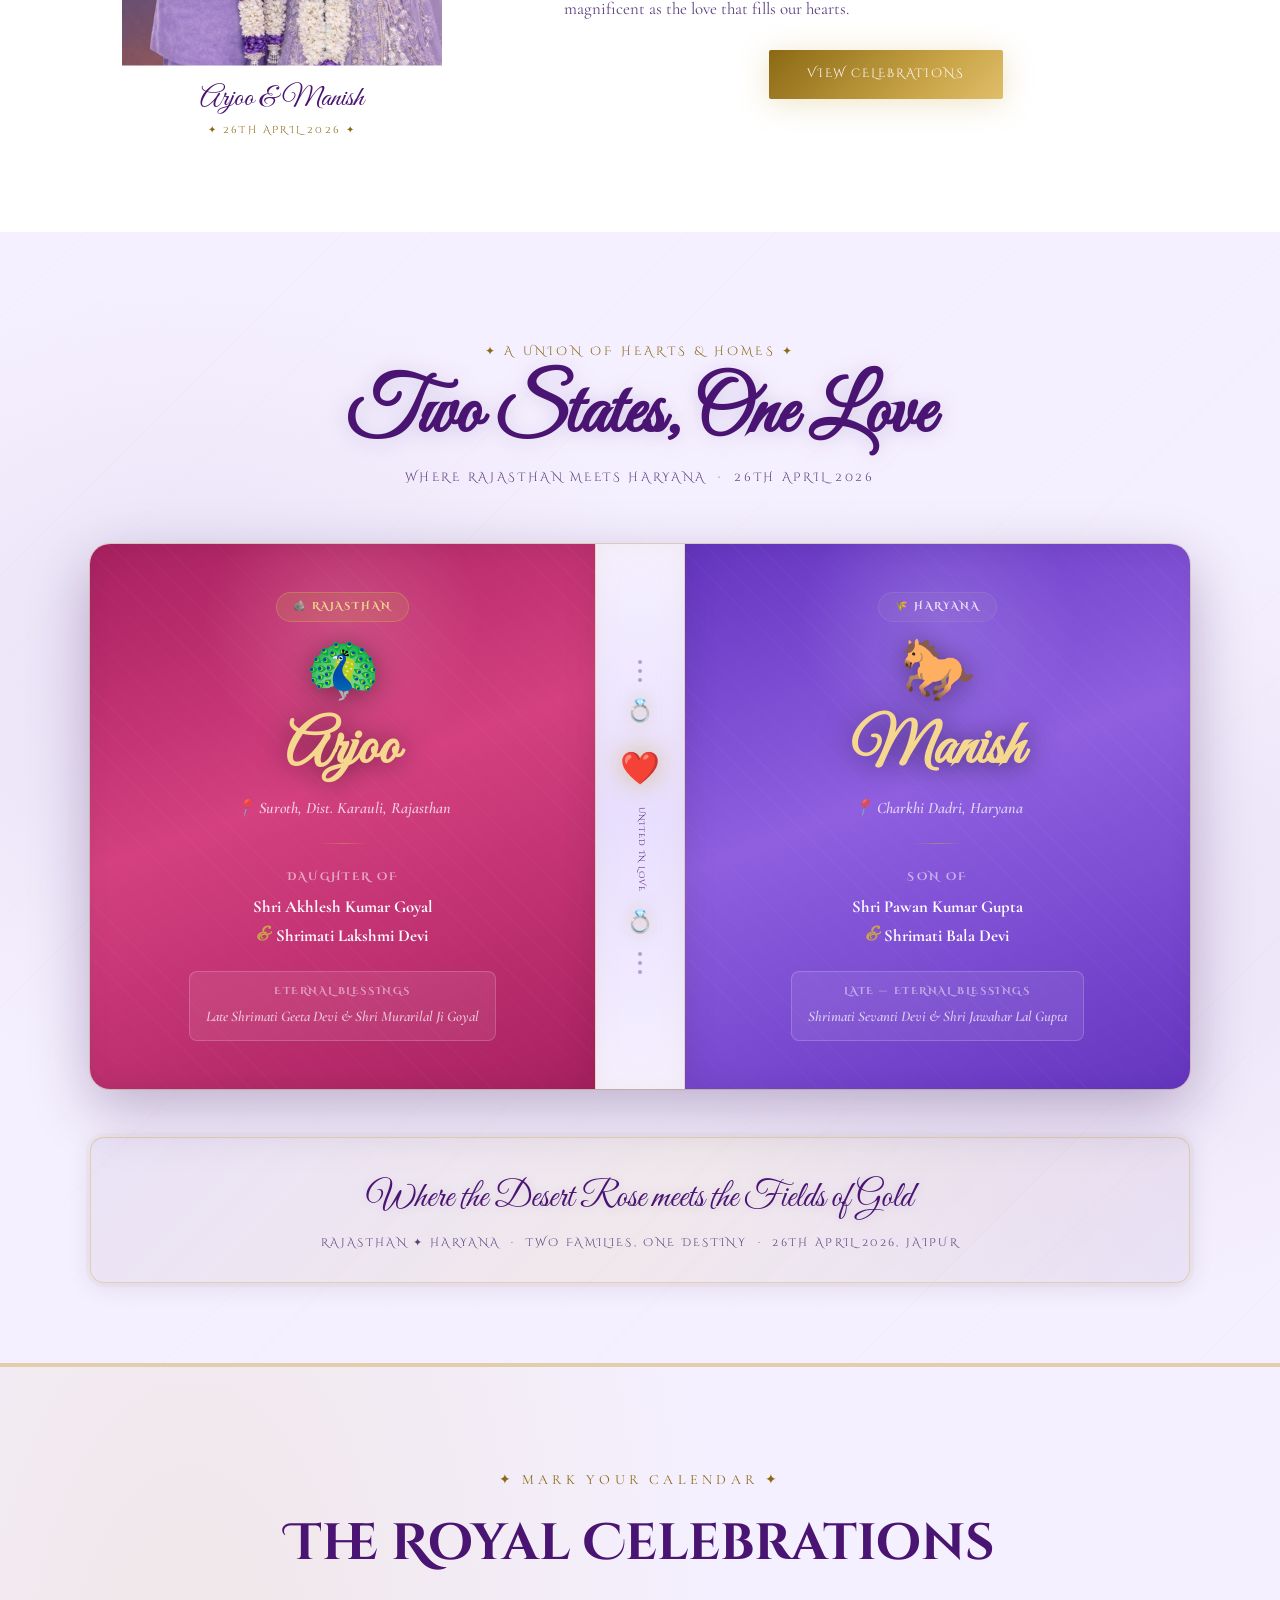
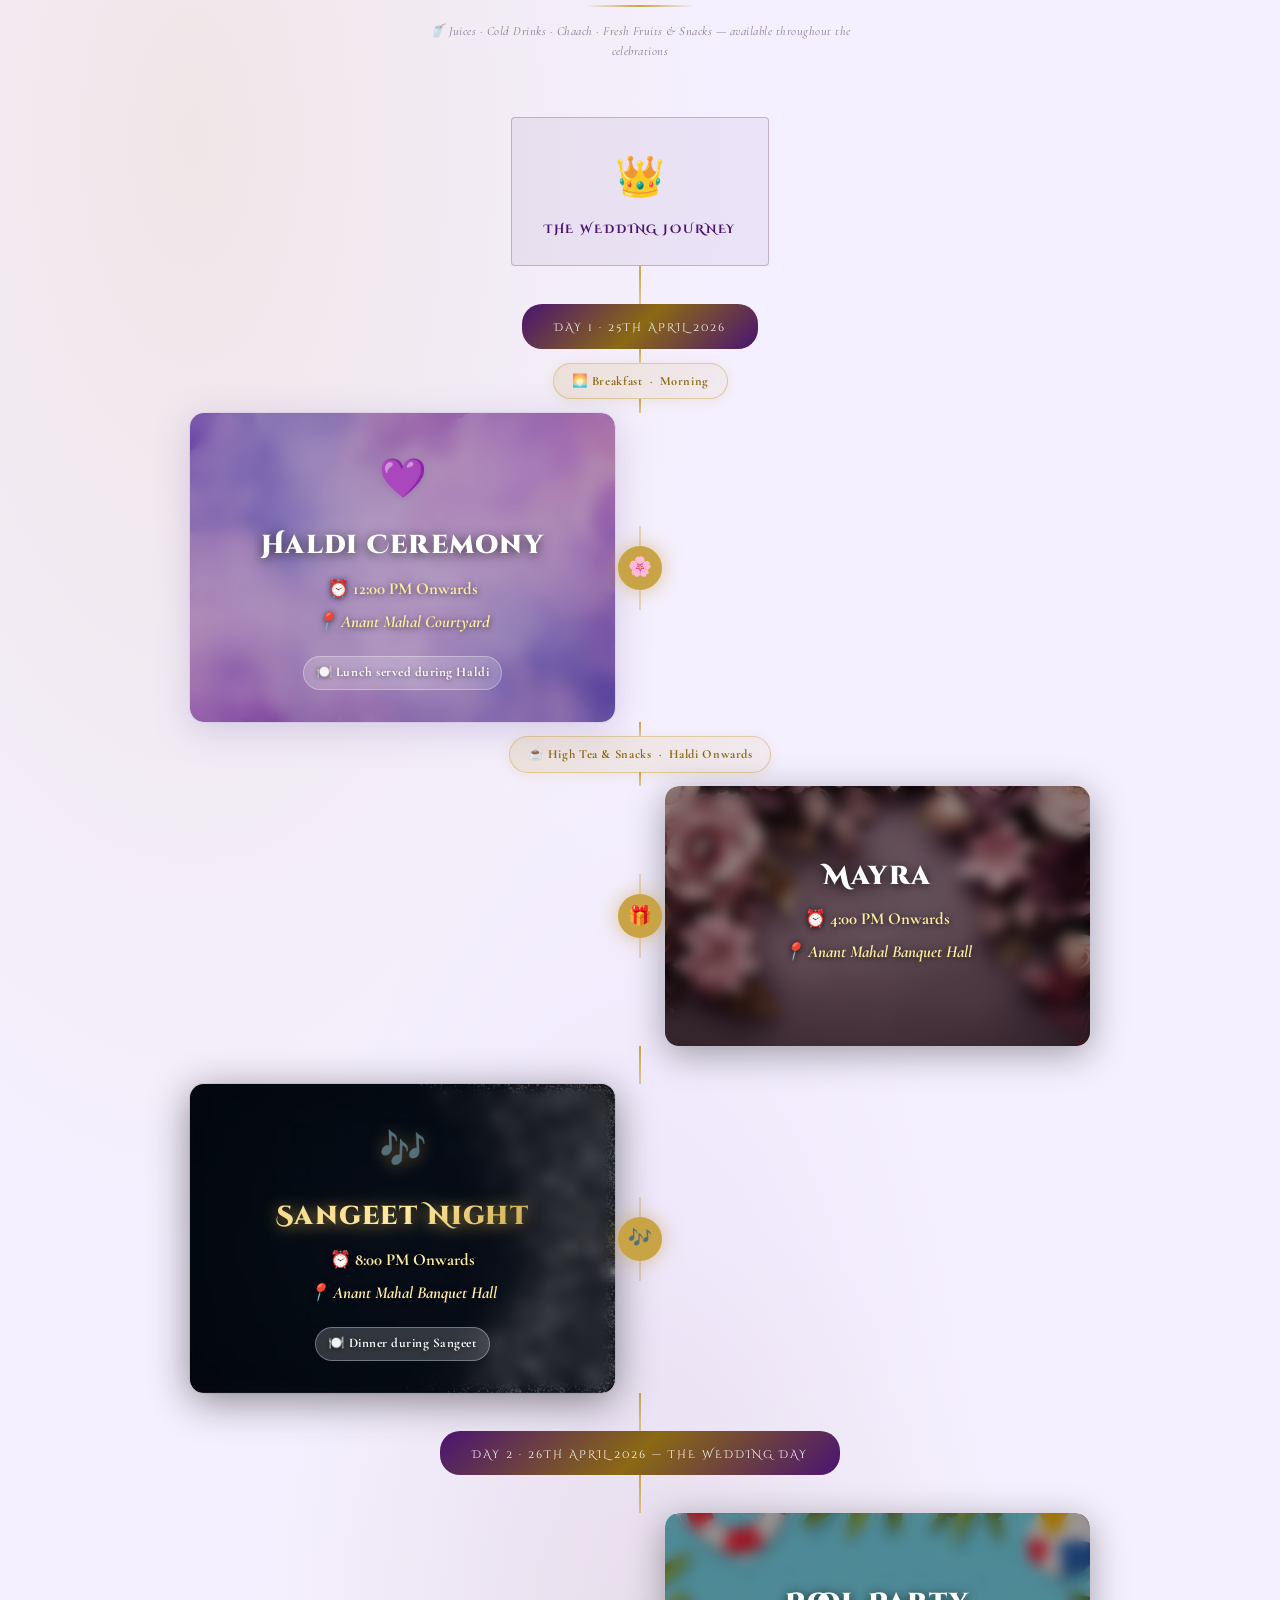
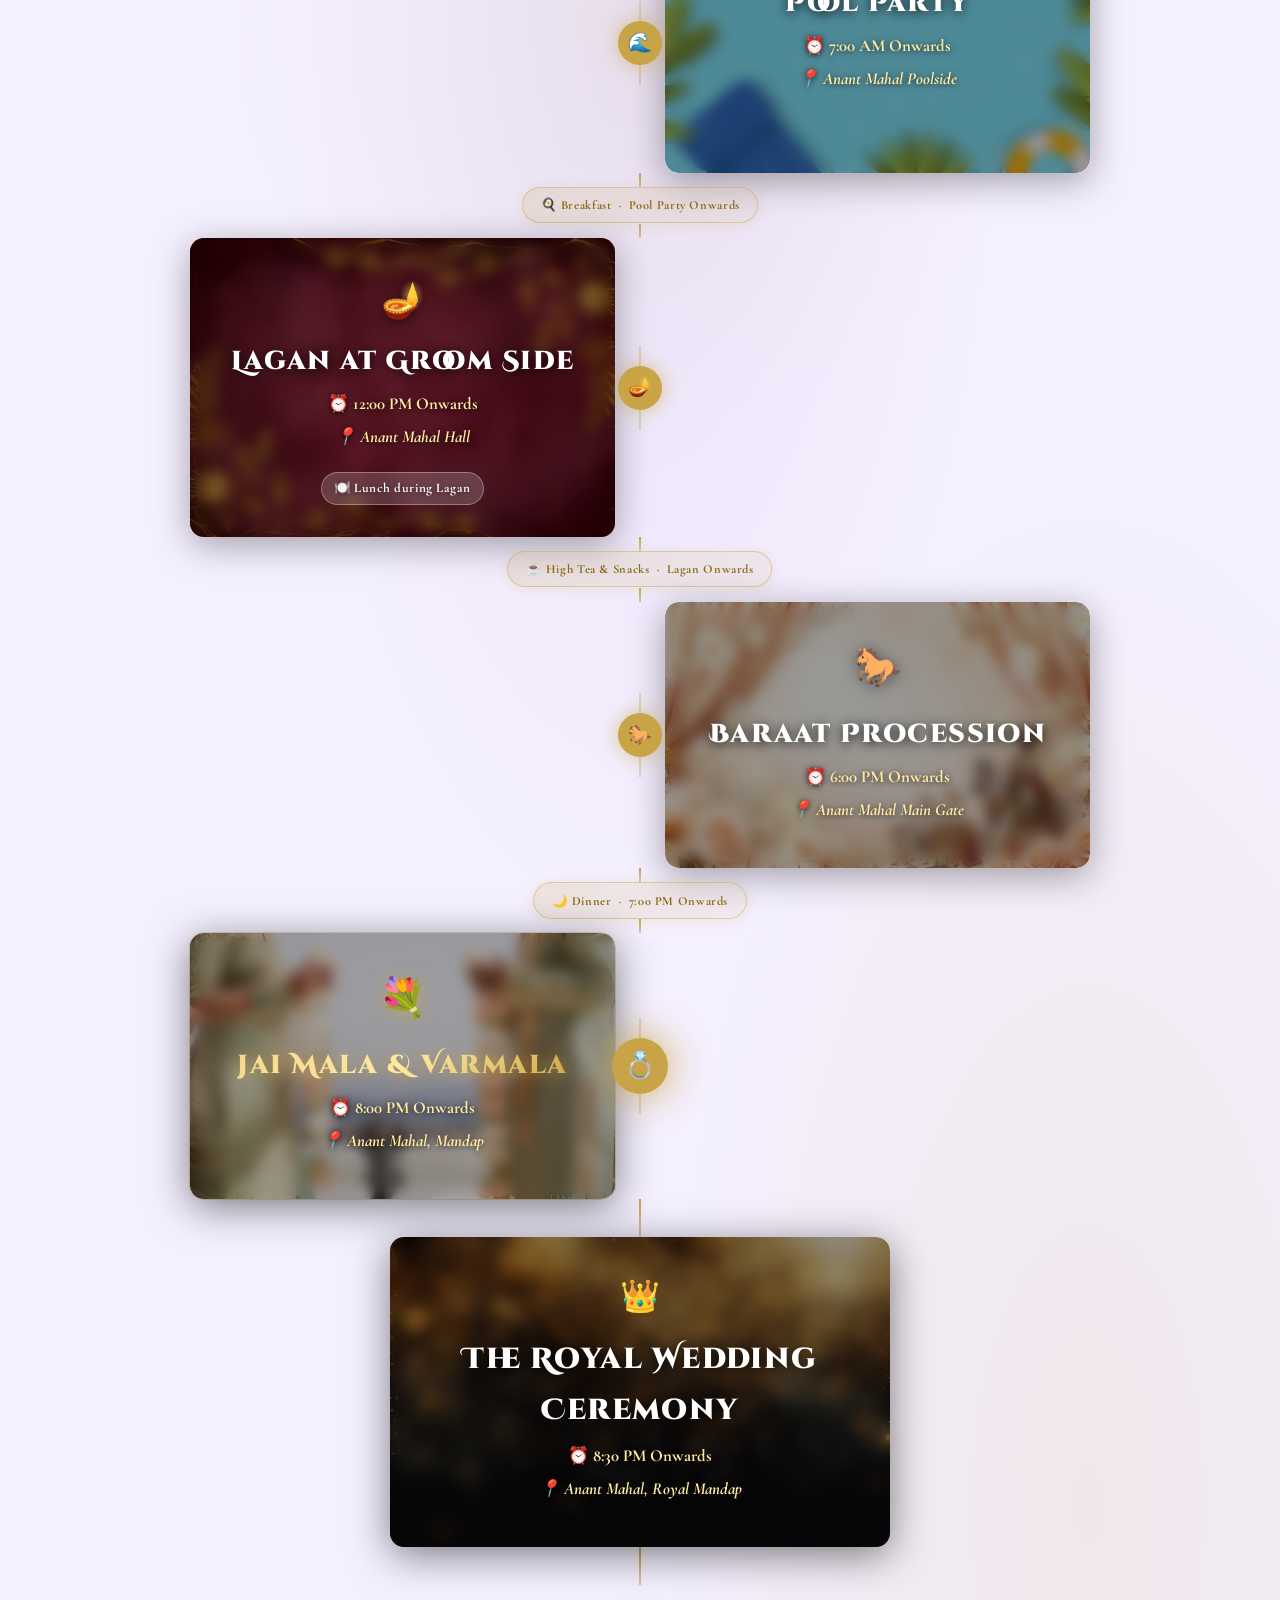
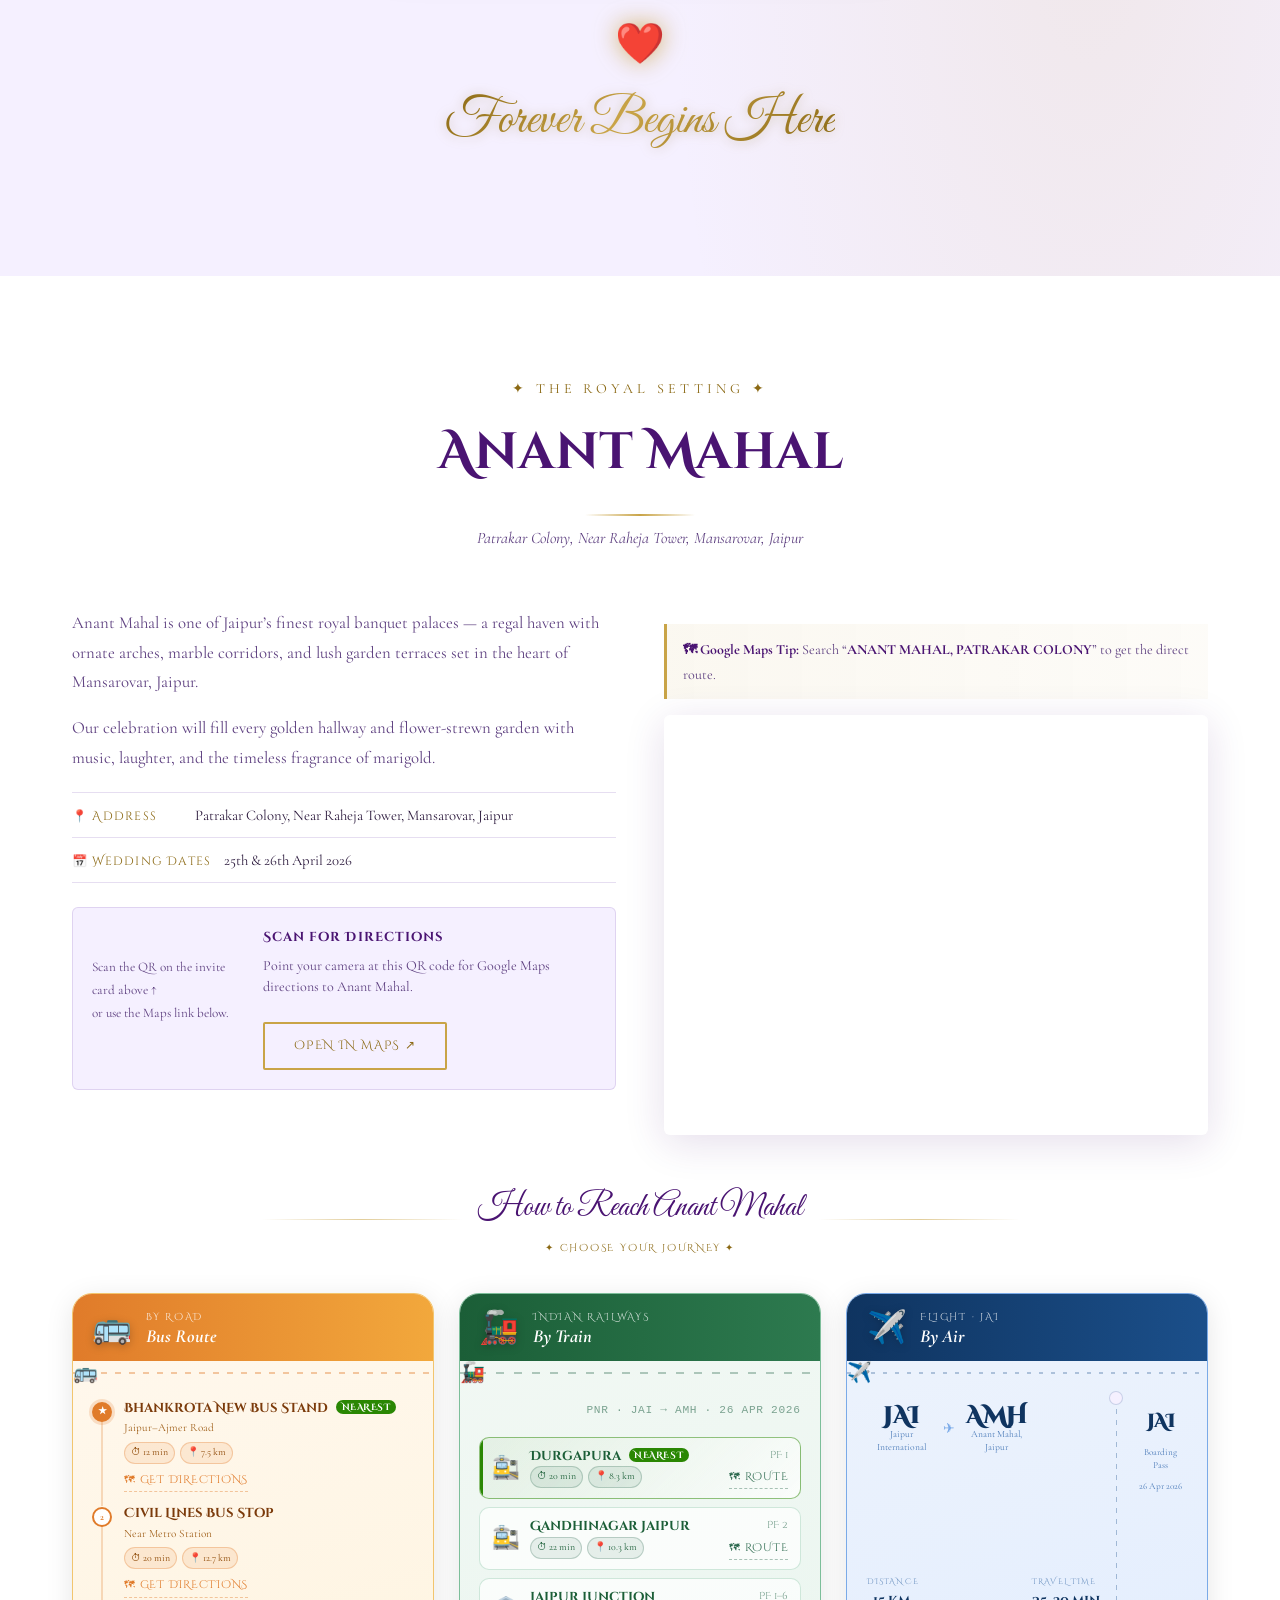
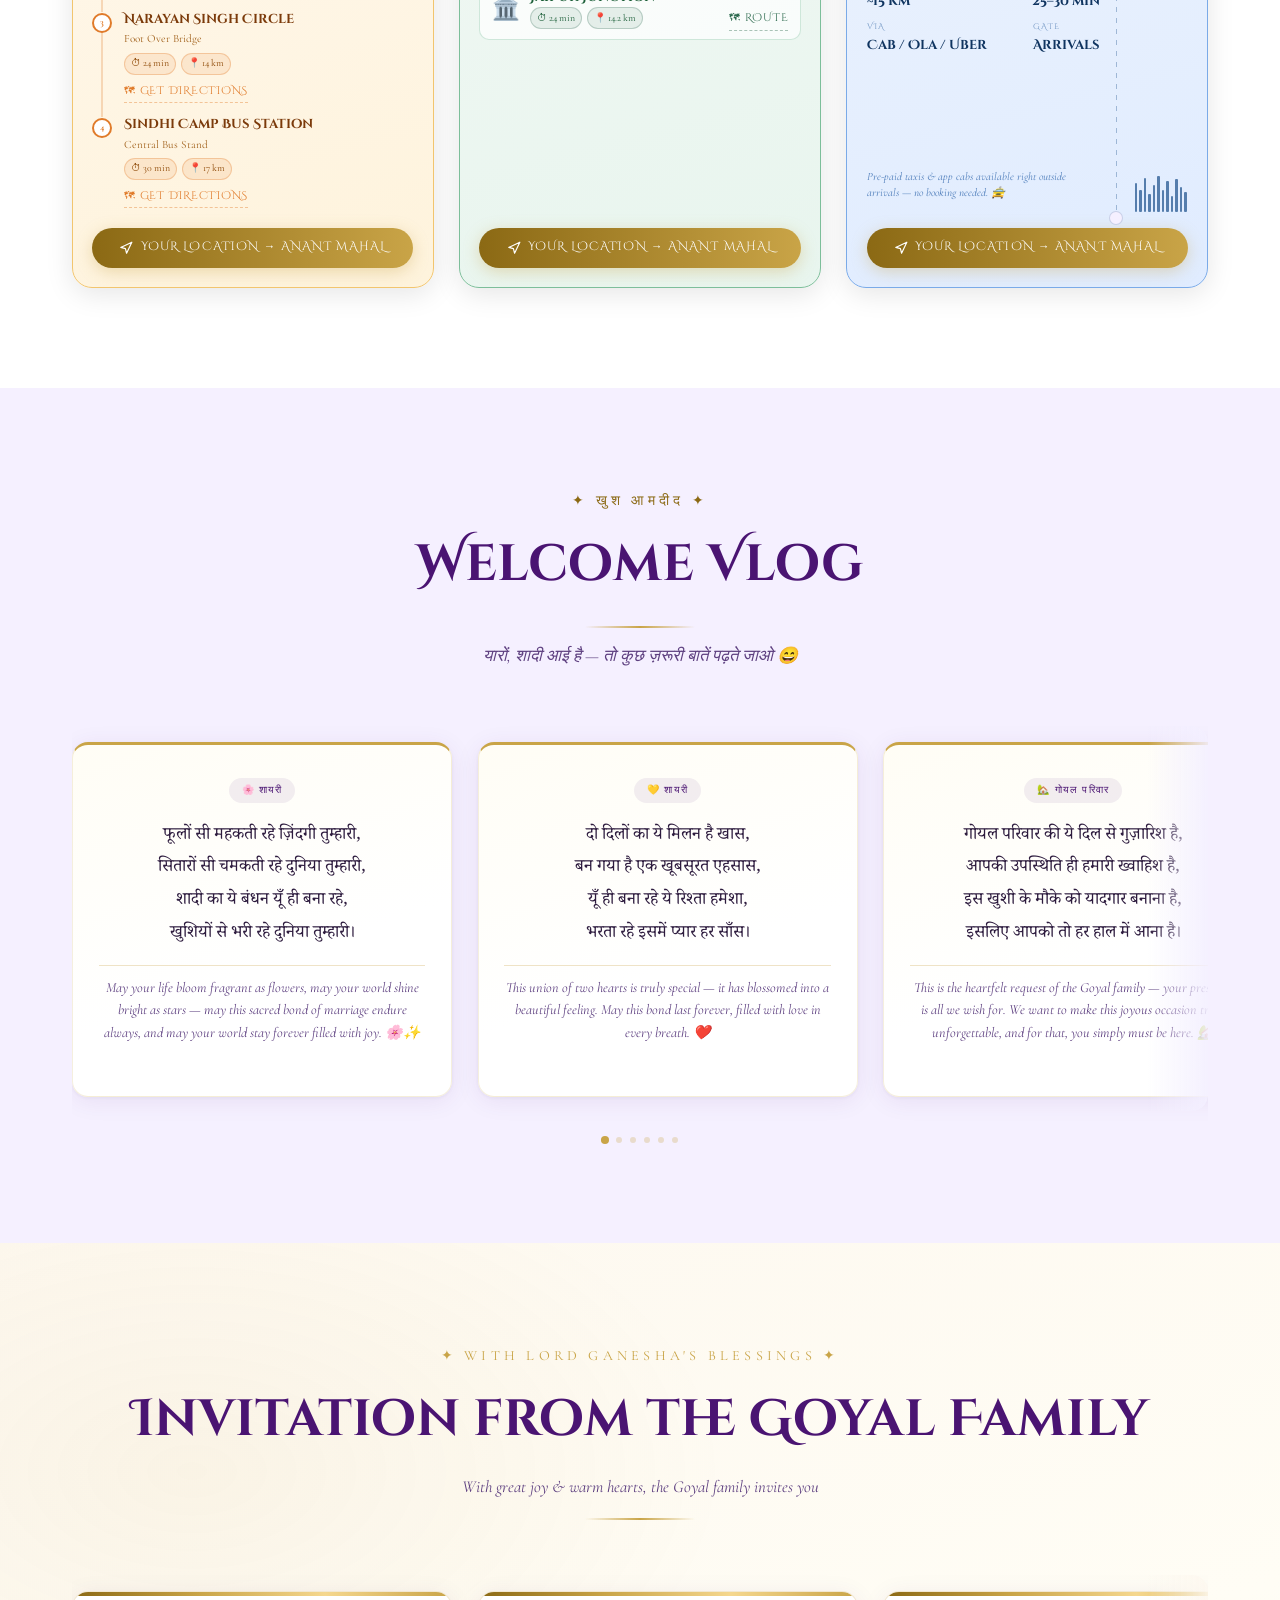
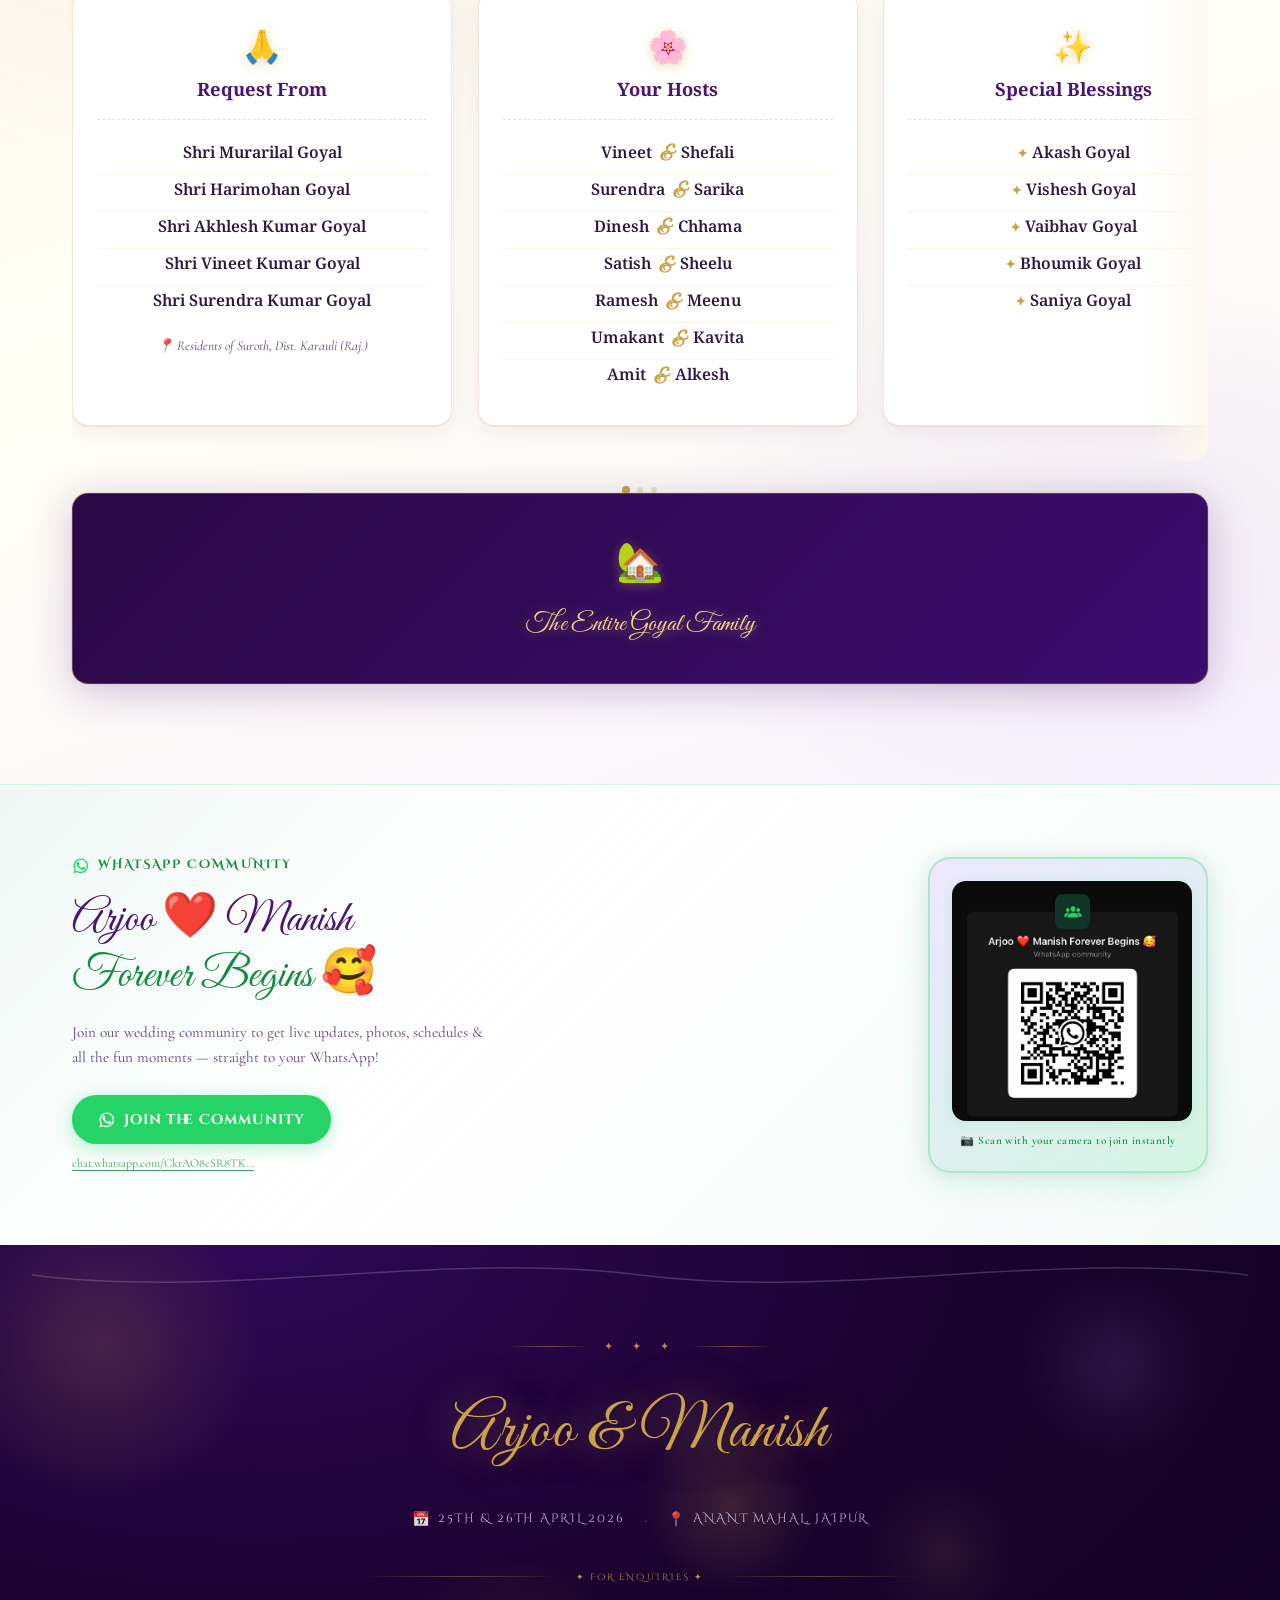
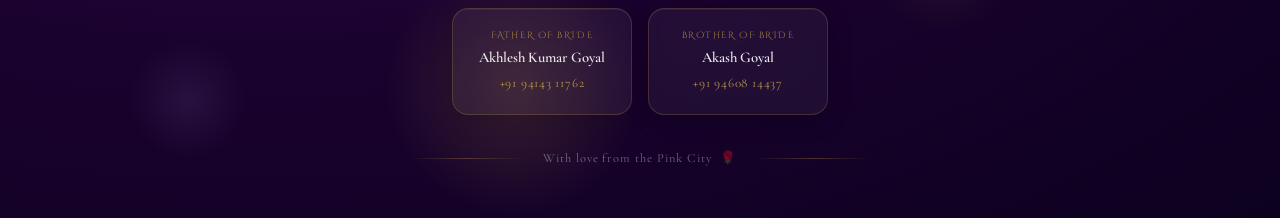
==== commit 3876d1e9: "chatbot" ====
--- a/index.html
+++ b/index.html
@@ -13,7 +13,7 @@
   <link rel="stylesheet" href="css/styles.css?v=3" />
   <link rel="stylesheet" href="css/union.css?v=3" />
   <link rel="stylesheet" href="css/effects.css?v=3" />
-  <link rel="stylesheet" href="css/gallery.css?v=3" />
+  
   <link rel="stylesheet" href="css/scroll-nav.css?v=3" />
   <link rel="stylesheet" href="css/carousel.css?v=3" />
   <link rel="stylesheet" href="css/directions.css?v=3" />
@@ -239,7 +239,6 @@
       <li><a href="#story">Our Story</a></li>
       <li><a href="#union">The Union</a></li>
       <li><a href="#events">Events</a></li>
-      <li><a href="#gallery">Gallery</a></li>
       <li><a href="#venue">Venue</a></li>
       <li><a href="#vlog">Welcome</a></li>
       <li><a href="#family">Family</a></li>
@@ -532,175 +531,6 @@
   </div>
 </section>
 
-<!-- ===== GALLERY ===== -->
-<section id="gallery" class="gallery-section" aria-label="Gallery">
-  <div class="container">
-    <div class="section-header" data-aos="fade-up">
-      <p class="sec-pre">✦ Captured in Gold ✦</p>
-      <h2 class="sec-title">Our Gallery</h2><div class="gold-rule"></div>
-    </div>
-    <div class="g-slider" data-aos="fade-up" data-aos-delay="150" aria-label="Wedding photo gallery" role="region">
-
-      <!-- ── Main Stage ── -->
-      <div class="g-stage">
-        <div class="g-slides">
-          <div class="g-slide" data-idx="0"><img class="g-img" src="assets/images/wa01.jpeg" alt="Arjoo &amp; Manish" /></div>
-          <div class="g-slide" data-idx="1"><img class="g-img" src="assets/images/wa02.jpeg" alt="Arjoo &amp; Manish" /></div>
-          <div class="g-slide" data-idx="2"><img class="g-img" src="assets/images/wa03.jpeg" alt="Arjoo &amp; Manish" /></div>
-          <div class="g-slide" data-idx="3"><img class="g-img" src="assets/images/wa04.jpeg" alt="Arjoo &amp; Manish" /></div>
-          <div class="g-slide" data-idx="4"><img class="g-img" src="assets/images/wa05.jpeg" alt="Arjoo &amp; Manish" /></div>
-          <div class="g-slide" data-idx="5"><img class="g-img" src="assets/images/wa06.jpeg" alt="Arjoo &amp; Manish" /></div>
-          <div class="g-slide" data-idx="6"><img class="g-img" src="assets/images/wa07.jpeg" alt="Arjoo &amp; Manish" /></div>
-          <div class="g-slide" data-idx="7"><img class="g-img" src="assets/images/wa08.jpeg" alt="Arjoo &amp; Manish" /></div>
-          <div class="g-slide" data-idx="8"><img class="g-img" src="assets/images/wa09.jpeg" alt="Arjoo &amp; Manish" /></div>
-          <div class="g-slide" data-idx="9"><img class="g-img" src="assets/images/wa10.jpeg" alt="Arjoo &amp; Manish" /></div>
-          <div class="g-slide" data-idx="10"><img class="g-img" src="assets/images/wa11.jpeg" alt="Arjoo &amp; Manish" /></div>
-          <div class="g-slide" data-idx="11"><img class="g-img" src="assets/images/wa12.jpeg" alt="Arjoo &amp; Manish" /></div>
-          <div class="g-slide" data-idx="12"><img class="g-img" src="assets/images/wa13.jpeg" alt="Arjoo &amp; Manish" /></div>
-          <div class="g-slide" data-idx="13"><img class="g-img" src="assets/images/wa14.jpeg" alt="Arjoo &amp; Manish" /></div>
-          <div class="g-slide" data-idx="14"><img class="g-img" src="assets/images/wa15.jpeg" alt="Arjoo &amp; Manish" /></div>
-          <div class="g-slide" data-idx="15"><img class="g-img" src="assets/images/wa16.jpeg" alt="Arjoo &amp; Manish" /></div>
-          <div class="g-slide" data-idx="16"><img class="g-img" src="assets/images/wa17.jpeg" alt="Arjoo &amp; Manish" /></div>
-          <div class="g-slide" data-idx="17"><img class="g-img" src="assets/images/wa18.jpeg" alt="Arjoo &amp; Manish" /></div>
-          <div class="g-slide" data-idx="18"><img class="g-img" src="assets/images/wa19.jpeg" alt="Arjoo &amp; Manish" /></div>
-          <div class="g-slide" data-idx="19"><img class="g-img" src="assets/images/wa20.jpeg" alt="Arjoo &amp; Manish" /></div>
-          <div class="g-slide" data-idx="20"><img class="g-img" src="assets/images/wa21.jpeg" alt="Arjoo &amp; Manish" /></div>
-          <div class="g-slide" data-idx="21"><img class="g-img" src="assets/images/wa22.jpeg" alt="Arjoo &amp; Manish" /></div>
-          <div class="g-slide" data-idx="22"><img class="g-img" src="assets/images/wa23.jpeg" alt="Arjoo &amp; Manish" /></div>
-          <div class="g-slide" data-idx="23"><img class="g-img" src="assets/images/wa24.jpeg" alt="Arjoo &amp; Manish" /></div>
-          <div class="g-slide" data-idx="24"><img class="g-img" src="assets/images/wa25.jpeg" alt="Arjoo &amp; Manish" /></div>
-          <div class="g-slide" data-idx="25"><img class="g-img" src="assets/images/wa26.jpeg" alt="Arjoo &amp; Manish" /></div>
-          <div class="g-slide" data-idx="26"><img class="g-img" src="assets/images/wa27.jpeg" alt="Arjoo &amp; Manish" /></div>
-          <div class="g-slide" data-idx="27"><img class="g-img" src="assets/images/wa28.jpeg" alt="Arjoo &amp; Manish" /></div>
-          <div class="g-slide" data-idx="28"><img class="g-img" src="assets/images/wa29.jpeg" alt="Arjoo &amp; Manish" /></div>
-          <div class="g-slide" data-idx="29"><img class="g-img" src="assets/images/wa30.jpeg" alt="Arjoo &amp; Manish" /></div>
-          <div class="g-slide" data-idx="30"><img class="g-img" src="assets/images/wa31.jpeg" alt="Arjoo &amp; Manish" /></div>
-          <div class="g-slide" data-idx="31"><img class="g-img" src="assets/images/wa32.jpeg" alt="Arjoo &amp; Manish" /></div>
-          <div class="g-slide" data-idx="32"><img class="g-img" src="assets/images/wa33.jpeg" alt="Arjoo &amp; Manish" /></div>
-          <div class="g-slide" data-idx="33"><img class="g-img" src="assets/images/wa34.jpeg" alt="Arjoo &amp; Manish" /></div>
-          <div class="g-slide" data-idx="34"><img class="g-img" src="assets/images/wa35.jpeg" alt="Arjoo &amp; Manish" /></div>
-          <div class="g-slide" data-idx="35"><img class="g-img" src="assets/images/wa36.jpeg" alt="Arjoo &amp; Manish" /></div>
-          <div class="g-slide" data-idx="36"><img class="g-img" src="assets/images/wa37.jpeg" alt="Arjoo &amp; Manish" /></div>
-          <div class="g-slide" data-idx="37"><img class="g-img" src="assets/images/wa38.jpeg" alt="Arjoo &amp; Manish" /></div>
-        </div>
-
-        <!-- Gold corner ornaments -->
-        <div class="g-corners" aria-hidden="true">
-          <span class="gc tl">✦</span><span class="gc tr">✦</span>
-          <span class="gc bl">✦</span><span class="gc br">✦</span>
-        </div>
-
-        <!-- Caption -->
-        <p class="g-caption" aria-hidden="true">Arjoo &amp; Manish &nbsp;·
-bsp; 26 April 2026</p>
-
-        <!-- Counter -->
-        <div class="g-counter" aria-live="polite" aria-label="Photo number">
-          <span class="g-curr">01</span>
-          <span class="g-sep">/</span>
-          <span class="g-total">38</span>
-        </div>
-
-        <!-- Expand -->
-        <button class="g-expand" aria-label="View photo fullscreen">⛶</button>
-
-        <!-- Arrows -->
-        <button class="g-arrow g-prev" aria-label="Previous photo">&#8249;</button>
-        <button class="g-arrow g-next" aria-label="Next photo">&#8250;</button>
-
-        <!-- Progress bar -->
-        <div class="g-progress" aria-hidden="true"><div class="g-progress-bar"></div></div>
-      </div>
-
-      <!-- ── Dot nav ── -->
-      <div class="g-dots" role="tablist" aria-label="Photo navigation">
-        <button class="g-dot" role="tab" aria-label="Photo 1"></button>
-        <button class="g-dot" role="tab" aria-label="Photo 2"></button>
-        <button class="g-dot" role="tab" aria-label="Photo 3"></button>
-        <button class="g-dot" role="tab" aria-label="Photo 4"></button>
-        <button class="g-dot" role="tab" aria-label="Photo 5"></button>
-        <button class="g-dot" role="tab" aria-label="Photo 6"></button>
-        <button class="g-dot" role="tab" aria-label="Photo 7"></button>
-        <button class="g-dot" role="tab" aria-label="Photo 8"></button>
-        <button class="g-dot" role="tab" aria-label="Photo 9"></button>
-        <button class="g-dot" role="tab" aria-label="Photo 10"></button>
-        <button class="g-dot" role="tab" aria-label="Photo 11"></button>
-        <button class="g-dot" role="tab" aria-label="Photo 12"></button>
-        <button class="g-dot" role="tab" aria-label="Photo 13"></button>
-        <button class="g-dot" role="tab" aria-label="Photo 14"></button>
-        <button class="g-dot" role="tab" aria-label="Photo 15"></button>
-        <button class="g-dot" role="tab" aria-label="Photo 16"></button>
-        <button class="g-dot" role="tab" aria-label="Photo 17"></button>
-        <button class="g-dot" role="tab" aria-label="Photo 18"></button>
-        <button class="g-dot" role="tab" aria-label="Photo 19"></button>
-        <button class="g-dot" role="tab" aria-label="Photo 20"></button>
-        <button class="g-dot" role="tab" aria-label="Photo 21"></button>
-        <button class="g-dot" role="tab" aria-label="Photo 22"></button>
-        <button class="g-dot" role="tab" aria-label="Photo 23"></button>
-        <button class="g-dot" role="tab" aria-label="Photo 24"></button>
-        <button class="g-dot" role="tab" aria-label="Photo 25"></button>
-        <button class="g-dot" role="tab" aria-label="Photo 26"></button>
-        <button class="g-dot" role="tab" aria-label="Photo 27"></button>
-        <button class="g-dot" role="tab" aria-label="Photo 28"></button>
-        <button class="g-dot" role="tab" aria-label="Photo 29"></button>
-        <button class="g-dot" role="tab" aria-label="Photo 30"></button>
-        <button class="g-dot" role="tab" aria-label="Photo 31"></button>
-        <button class="g-dot" role="tab" aria-label="Photo 32"></button>
-        <button class="g-dot" role="tab" aria-label="Photo 33"></button>
-        <button class="g-dot" role="tab" aria-label="Photo 34"></button>
-        <button class="g-dot" role="tab" aria-label="Photo 35"></button>
-        <button class="g-dot" role="tab" aria-label="Photo 36"></button>
-        <button class="g-dot" role="tab" aria-label="Photo 37"></button>
-        <button class="g-dot" role="tab" aria-label="Photo 38"></button>
-      </div>
-
-      <!-- ── Film strip ── -->
-      <div class="g-strip-wrap">
-        <div class="g-strip">
-          <div class="g-thumb"><img src="assets/images/wa01.jpeg" alt="Photo 1" loading="lazy" /></div>
-          <div class="g-thumb"><img src="assets/images/wa02.jpeg" alt="Photo 2" loading="lazy" /></div>
-          <div class="g-thumb"><img src="assets/images/wa03.jpeg" alt="Photo 3" loading="lazy" /></div>
-          <div class="g-thumb"><img src="assets/images/wa04.jpeg" alt="Photo 4" loading="lazy" /></div>
-          <div class="g-thumb"><img src="assets/images/wa05.jpeg" alt="Photo 5" loading="lazy" /></div>
-          <div class="g-thumb"><img src="assets/images/wa06.jpeg" alt="Photo 6" loading="lazy" /></div>
-          <div class="g-thumb"><img src="assets/images/wa07.jpeg" alt="Photo 7" loading="lazy" /></div>
-          <div class="g-thumb"><img src="assets/images/wa08.jpeg" alt="Photo 8" loading="lazy" /></div>
-          <div class="g-thumb"><img src="assets/images/wa09.jpeg" alt="Photo 9" loading="lazy" /></div>
-          <div class="g-thumb"><img src="assets/images/wa10.jpeg" alt="Photo 10" loading="lazy" /></div>
-          <div class="g-thumb"><img src="assets/images/wa11.jpeg" alt="Photo 11" loading="lazy" /></div>
-          <div class="g-thumb"><img src="assets/images/wa12.jpeg" alt="Photo 12" loading="lazy" /></div>
-          <div class="g-thumb"><img src="assets/images/wa13.jpeg" alt="Photo 13" loading="lazy" /></div>
-          <div class="g-thumb"><img src="assets/images/wa14.jpeg" alt="Photo 14" loading="lazy" /></div>
-          <div class="g-thumb"><img src="assets/images/wa15.jpeg" alt="Photo 15" loading="lazy" /></div>
-          <div class="g-thumb"><img src="assets/images/wa16.jpeg" alt="Photo 16" loading="lazy" /></div>
-          <div class="g-thumb"><img src="assets/images/wa17.jpeg" alt="Photo 17" loading="lazy" /></div>
-          <div class="g-thumb"><img src="assets/images/wa18.jpeg" alt="Photo 18" loading="lazy" /></div>
-          <div class="g-thumb"><img src="assets/images/wa19.jpeg" alt="Photo 19" loading="lazy" /></div>
-          <div class="g-thumb"><img src="assets/images/wa20.jpeg" alt="Photo 20" loading="lazy" /></div>
-          <div class="g-thumb"><img src="assets/images/wa21.jpeg" alt="Photo 21" loading="lazy" /></div>
-          <div class="g-thumb"><img src="assets/images/wa22.jpeg" alt="Photo 22" loading="lazy" /></div>
-          <div class="g-thumb"><img src="assets/images/wa23.jpeg" alt="Photo 23" loading="lazy" /></div>
-          <div class="g-thumb"><img src="assets/images/wa24.jpeg" alt="Photo 24" loading="lazy" /></div>
-          <div class="g-thumb"><img src="assets/images/wa25.jpeg" alt="Photo 25" loading="lazy" /></div>
-          <div class="g-thumb"><img src="assets/images/wa26.jpeg" alt="Photo 26" loading="lazy" /></div>
-          <div class="g-thumb"><img src="assets/images/wa27.jpeg" alt="Photo 27" loading="lazy" /></div>
-          <div class="g-thumb"><img src="assets/images/wa28.jpeg" alt="Photo 28" loading="lazy" /></div>
-          <div class="g-thumb"><img src="assets/images/wa29.jpeg" alt="Photo 29" loading="lazy" /></div>
-          <div class="g-thumb"><img src="assets/images/wa30.jpeg" alt="Photo 30" loading="lazy" /></div>
-          <div class="g-thumb"><img src="assets/images/wa31.jpeg" alt="Photo 31" loading="lazy" /></div>
-          <div class="g-thumb"><img src="assets/images/wa32.jpeg" alt="Photo 32" loading="lazy" /></div>
-          <div class="g-thumb"><img src="assets/images/wa33.jpeg" alt="Photo 33" loading="lazy" /></div>
-          <div class="g-thumb"><img src="assets/images/wa34.jpeg" alt="Photo 34" loading="lazy" /></div>
-          <div class="g-thumb"><img src="assets/images/wa35.jpeg" alt="Photo 35" loading="lazy" /></div>
-          <div class="g-thumb"><img src="assets/images/wa36.jpeg" alt="Photo 36" loading="lazy" /></div>
-          <div class="g-thumb"><img src="assets/images/wa37.jpeg" alt="Photo 37" loading="lazy" /></div>
-          <div class="g-thumb"><img src="assets/images/wa38.jpeg" alt="Photo 38" loading="lazy" /></div>
-        </div>
-      </div>
-
-    </div>
-  </div>
-</section>
 
 <!-- ===== VENUE ===== -->
 <section id="venue" class="venue-section" aria-label="Venue">
@@ -1035,9 +865,7 @@
       <p class="vlog-subtitle">यारों, शादी आई है — तो कुछ ज़रूरी बातें पढ़ते जाओ 😄</p>
     </div>
 
-    <div class="carousel-wrap">
-      <button class="carousel-btn carousel-prev" aria-label="Previous shayari">&#8249;</button>
-      <button class="carousel-btn carousel-next" aria-label="Next shayari">&#8250;</button>
+    <div class="carousel-wrap" data-autoplay="4500">
       <div class="vlog-grid carousel-track">
 
       <!-- Opening shayari -->
@@ -1102,9 +930,7 @@
       <div class="gold-rule"></div>
     </div>
 
-    <div class="carousel-wrap">
-      <button class="carousel-btn carousel-prev" aria-label="Previous family card">&#8249;</button>
-      <button class="carousel-btn carousel-next" aria-label="Next family card">&#8250;</button>
+    <div class="carousel-wrap" data-autoplay="4500">
       <div class="family-grid carousel-track">
 
       <!-- Request from -->
@@ -1210,55 +1036,6 @@
   </div>
 </section>
 
-<!-- ===== INSTAGRAM COMMUNITY ===== -->
-<section id="instagram" class="ig-section" aria-label="Instagram Community">
-  <div class="container">
-    <div class="wa-band" data-aos="fade-up">
-
-      <!-- LEFT: text + CTA -->
-      <div class="wa-text">
-        <div class="wa-eyebrow ig-eyebrow">
-          <!-- Instagram logo icon -->
-          <svg class="wa-icon ig-icon" viewBox="0 0 24 24" fill="currentColor" aria-hidden="true">
-            <path d="M12 2.163c3.204 0 3.584.012 4.85.07 3.252.148 4.771 1.691 4.919 4.919.058 1.265.069 1.645.069 4.849 0 3.205-.012 3.584-.069 4.849-.149 3.225-1.664 4.771-4.919 4.919-1.266.058-1.644.07-4.85.07-3.204 0-3.584-.012-4.849-.07-3.26-.149-4.771-1.699-4.919-4.92-.058-1.265-.07-1.644-.07-4.849 0-3.204.013-3.583.07-4.849.149-3.227 1.664-4.771 4.919-4.919 1.266-.057 1.645-.069 4.849-.069zm0-2.163c-3.259 0-3.667.014-4.947.072-4.358.2-6.78 2.618-6.98 6.98-.059 1.281-.073 1.689-.073 4.948 0 3.259.014 3.668.072 4.948.2 4.358 2.618 6.78 6.98 6.98 1.281.058 1.689.072 4.948.072 3.259 0 3.668-.014 4.948-.072 4.354-.2 6.782-2.618 6.979-6.98.059-1.28.073-1.689.073-4.948 0-3.259-.014-3.667-.072-4.947-.196-4.354-2.617-6.78-6.979-6.98-1.281-.059-1.69-.073-4.949-.073zm0 5.838c-3.403 0-6.162 2.759-6.162 6.162s2.759 6.163 6.162 6.163 6.162-2.759 6.162-6.163c0-3.403-2.759-6.162-6.162-6.162zm0 10.162c-2.209 0-4-1.79-4-4 0-2.209 1.791-4 4-4s4 1.791 4 4c0 2.21-1.791 4-4 4zm6.406-11.845c-.796 0-1.441.645-1.441 1.44s.645 1.44 1.441 1.44c.795 0 1.439-.645 1.439-1.44s-.644-1.44-1.439-1.44z"/>
-          </svg>
-          <span>Instagram</span>
-        </div>
-        <h2 class="wa-title">
-          Follow <span class="wa-heart">📸</span> the Journey<br>
-          <em style="color:#E1306C">@arjoo.ka.man</em>
-        </h2>
-        <p class="wa-desc">Follow our wedding Instagram for candid moments, beautiful photos &amp; memories from every celebration — Haldi, Sangeet, Baraat &amp; the Big Day!</p>
-        <div class="wa-actions">
-          <a href="https://www.instagram.com/arjoo.ka.man"
-             target="_blank" rel="noopener"
-             class="wa-btn ig-btn" aria-label="Follow on Instagram">
-            <svg viewBox="0 0 24 24" fill="currentColor" aria-hidden="true" style="width:1.1rem;height:1.1rem;flex-shrink:0">
-              <path d="M12 2.163c3.204 0 3.584.012 4.85.07 3.252.148 4.771 1.691 4.919 4.919.058 1.265.069 1.645.069 4.849 0 3.205-.012 3.584-.069 4.849-.149 3.225-1.664 4.771-4.919 4.919-1.266.058-1.644.07-4.85.07-3.204 0-3.584-.012-4.849-.07-3.26-.149-4.771-1.699-4.919-4.92-.058-1.265-.07-1.644-.07-4.849 0-3.204.013-3.583.07-4.849.149-3.227 1.664-4.771 4.919-4.919 1.266-.057 1.645-.069 4.849-.069zm0-2.163c-3.259 0-3.667.014-4.947.072-4.358.2-6.78 2.618-6.98 6.98-.059 1.281-.073 1.689-.073 4.948 0 3.259.014 3.668.072 4.948.2 4.358 2.618 6.78 6.98 6.98 1.281.058 1.689.072 4.948.072 3.259 0 3.668-.014 4.948-.072 4.354-.2 6.782-2.618 6.979-6.98.059-1.28.073-1.689.073-4.948 0-3.259-.014-3.667-.072-4.947-.196-4.354-2.617-6.78-6.979-6.98-1.281-.059-1.69-.073-4.949-.073zm0 5.838c-3.403 0-6.162 2.759-6.162 6.162s2.759 6.163 6.162 6.163 6.162-2.759 6.162-6.163c0-3.403-2.759-6.162-6.162-6.162zm0 10.162c-2.209 0-4-1.79-4-4 0-2.209 1.791-4 4-4s4 1.791 4 4c0 2.21-1.791 4-4 4zm6.406-11.845c-.796 0-1.441.645-1.441 1.44s.645 1.44 1.441 1.44c.795 0 1.439-.645 1.439-1.44s-.644-1.44-1.439-1.44z"/>
-            </svg>
-            Follow on Instagram
-          </a>
-          <a href="https://www.instagram.com/arjoo.ka.man"
-             target="_blank" rel="noopener" class="wa-link ig-link">
-            instagram.com/arjoo.ka.man
-          </a>
-        </div>
-      </div>
-
-      <!-- RIGHT: QR code -->
-      <div class="wa-qr-wrap">
-        <div class="wa-qr-card ig-qr-card">
-          <img src="assets/images/instagram-qr.jpeg"
-               alt="Scan to follow Arjoo &amp; Manish on Instagram"
-               class="wa-qr-img ig-qr-img"
-               loading="lazy" />
-          <p class="wa-qr-hint ig-qr-hint">📷 Scan to follow &amp; relive every moment</p>
-        </div>
-      </div>
-
-    </div>
-  </div>
-</section>
 
 <footer class="site-footer" role="contentinfo">
 
@@ -1341,7 +1118,6 @@
 <script src="js/armaan-strings.js"></script>
 <script src="js/armaan.js"></script>
 <script src="js/effects.js"></script>
-<script src="js/gallery.js"></script>
 <script src="js/scroll-nav.js"></script>
 <script>
   /* Inline QR — generates directions QR client-side */
--- a/css/gate.css
+++ b/css/gate.css
@@ -811,24 +811,25 @@
 */
 @media (max-width: 600px) {
   .gate-top-info {
-    position: absolute;
-    top: auto; bottom: clamp(2rem, 5vh, 3.5rem); /* lifted off screen bottom */
+    position: fixed;
+    top: auto; bottom: 0;
     left: 0; right: 0;
     max-width: 100%;
-    height: auto; /* reset desktop full-height trick */
-    padding: 1.4rem 1.2rem calc(1.6rem + env(safe-area-inset-bottom, 0px));
+    height: auto;
+    padding: 1.4rem 1.2rem calc(1.2rem + env(safe-area-inset-bottom, 0px));
     background: linear-gradient(to top,
-      rgba(11,1,26,.97) 0%,
-      rgba(11,1,26,.88) 50%,
-      rgba(11,1,26,.40) 80%,
+      rgba(60,15,80,.95) 0%,
+      rgba(60,15,80,.85) 50%,
+      rgba(60,15,80,.45) 80%,
       transparent 100%);
     border-radius: 0;
     gap: .25rem;
   }
 
   /* reset auto-margin — mobile stacks naturally */
-  .gate-title { margin-top: 0; background: none; backdrop-filter: none; padding: .1rem .6rem; }
-  .gate-date  { margin-top: 0; }
+  .gate-title { margin-top: 0; background: none; backdrop-filter: none; padding: .1rem .6rem; color: #F5D78E; text-shadow: 0 0 18px rgba(201,164,71,.6); }
+  .gate-date  { margin-top: 0; color: rgba(245,215,142,.80); }
+  .gate-place { color: rgba(245,215,142,.80); }
 
   /* Hide desktop शुभ विवाह in info block — it lives in Ganesh element on mobile */
   .gate-pre          { display: none; }
